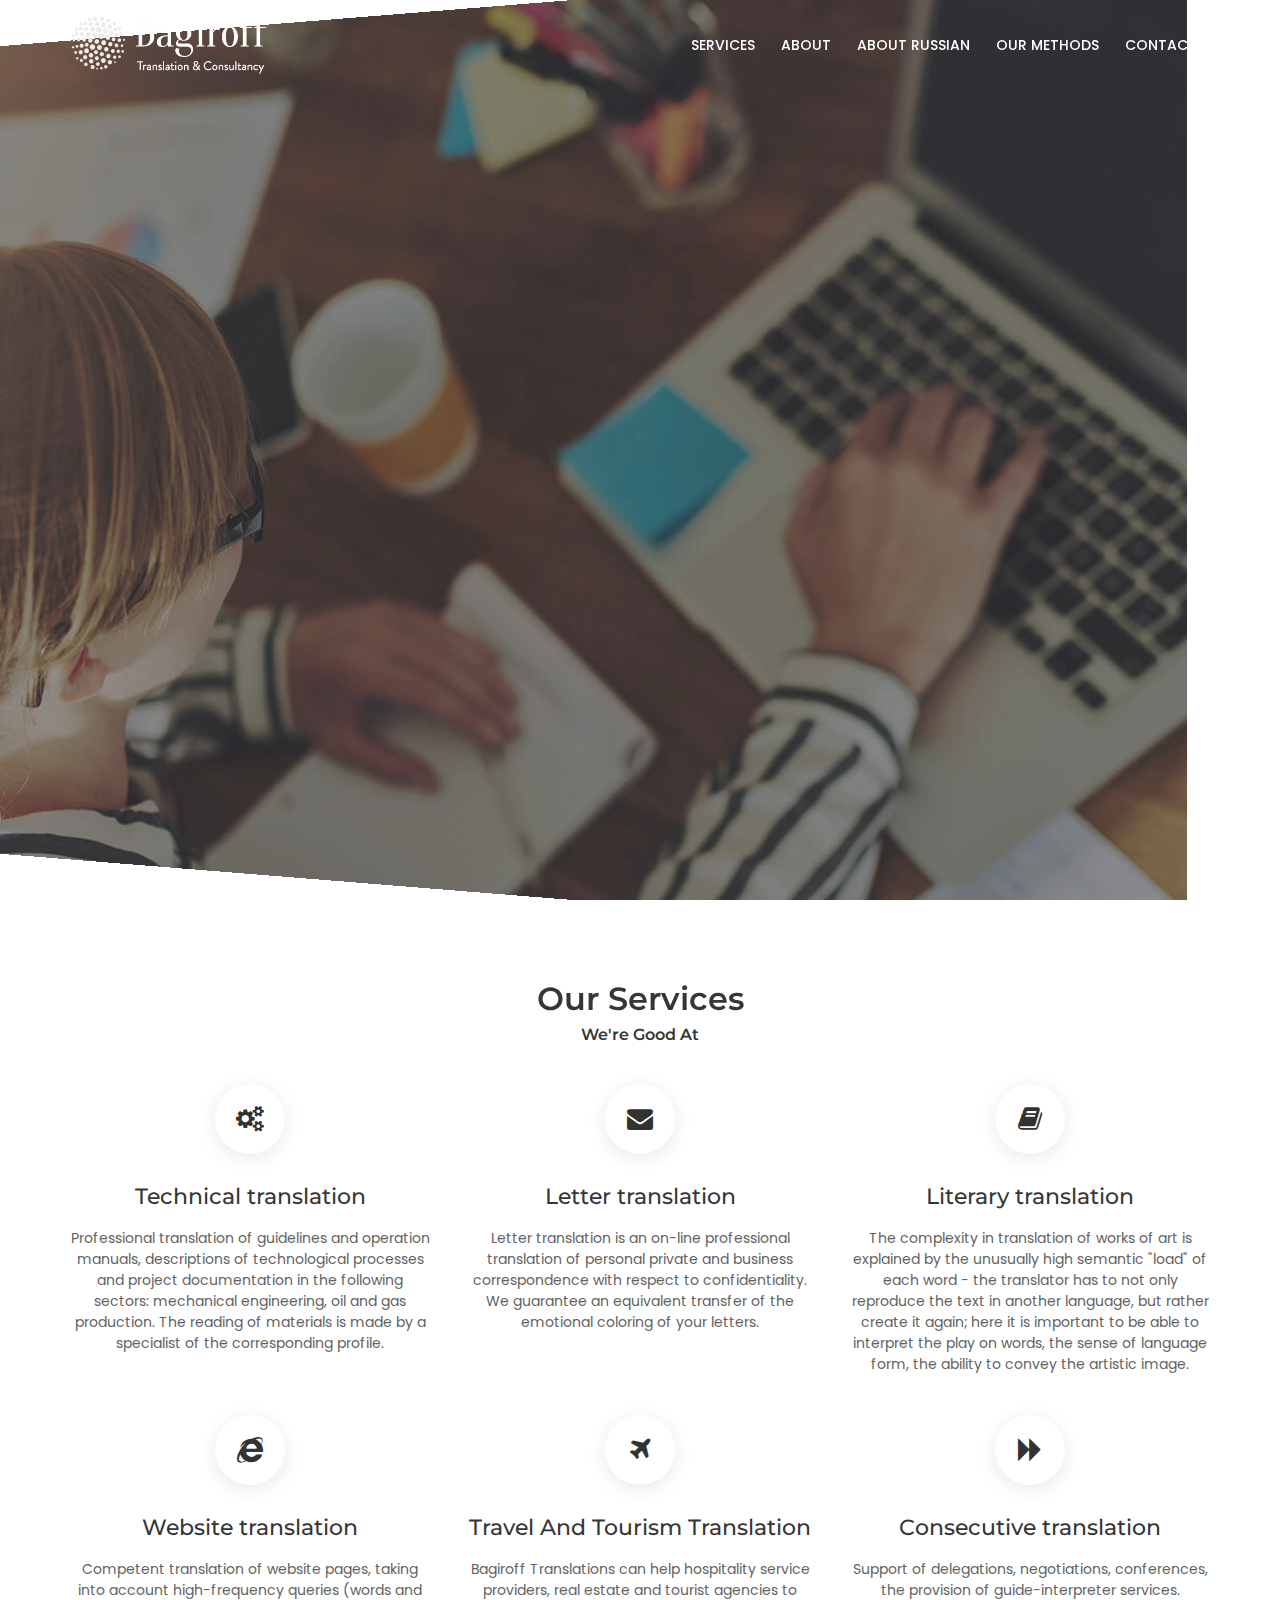
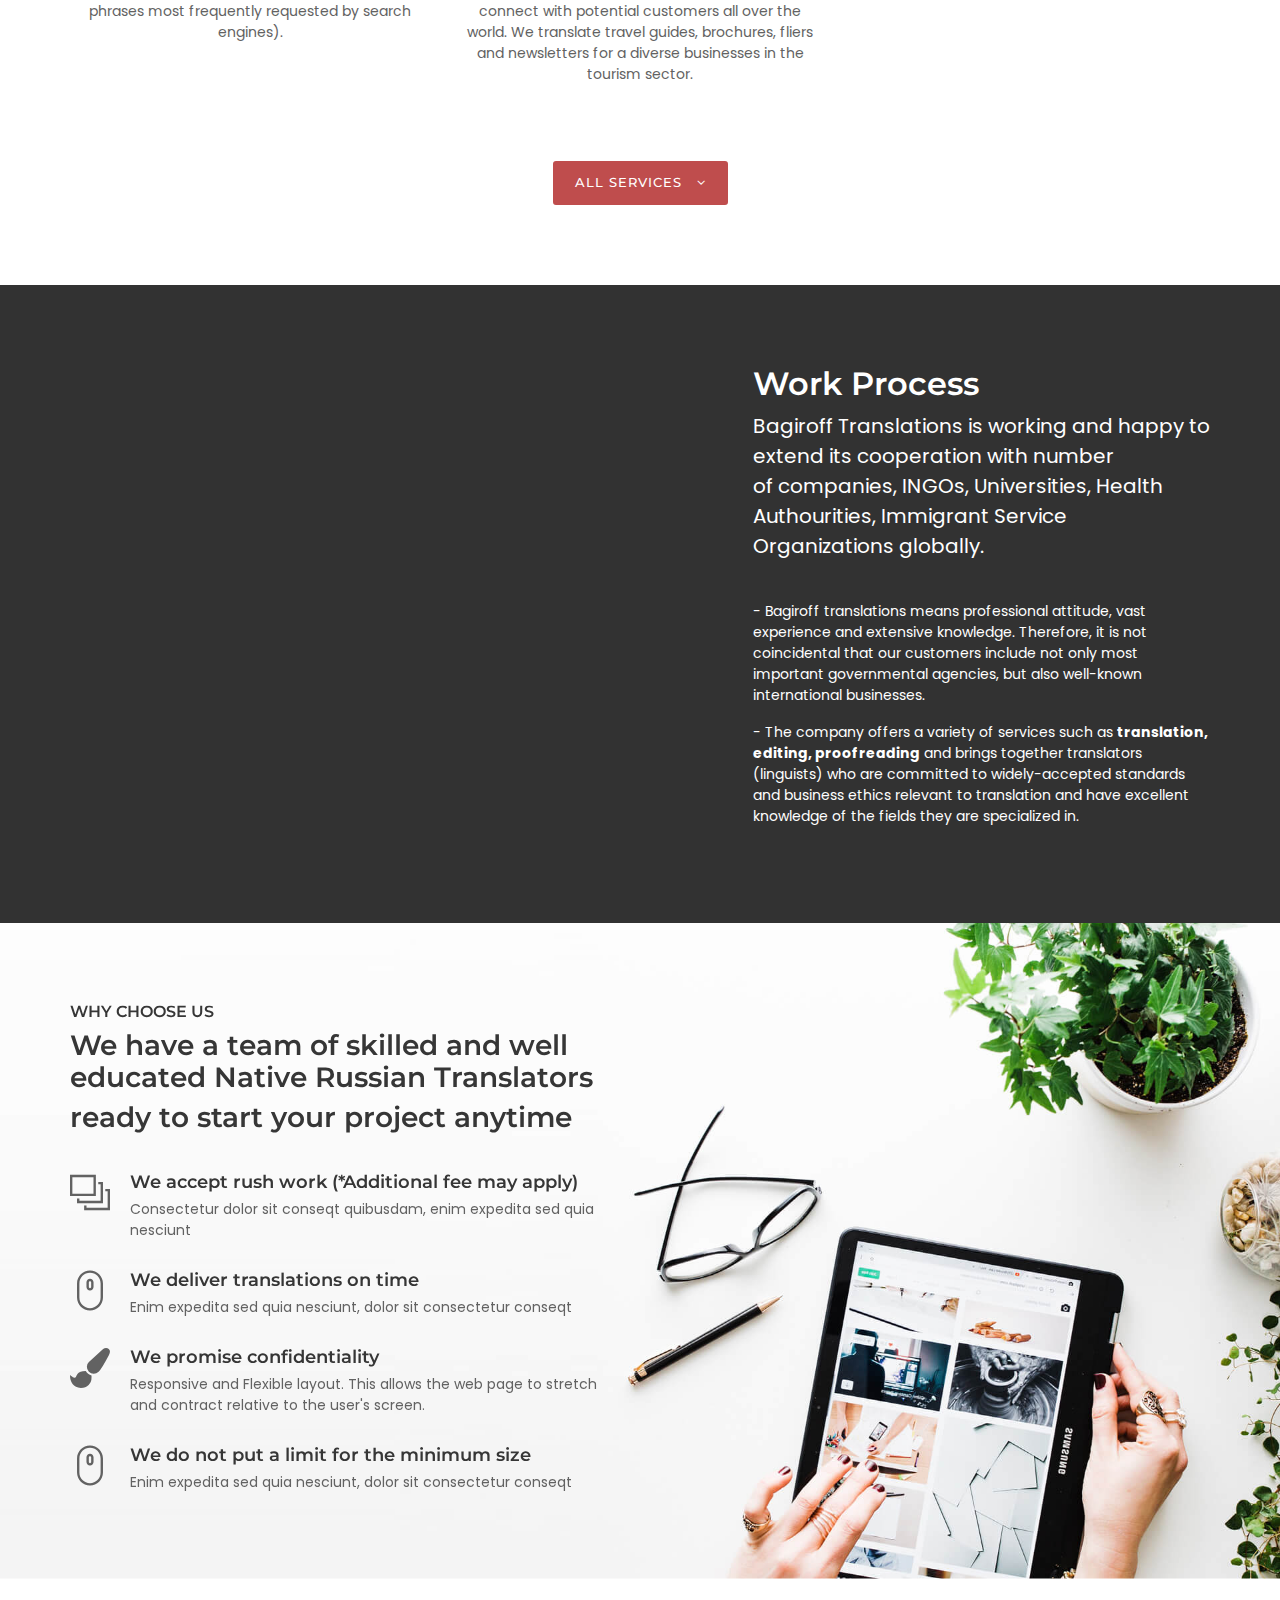
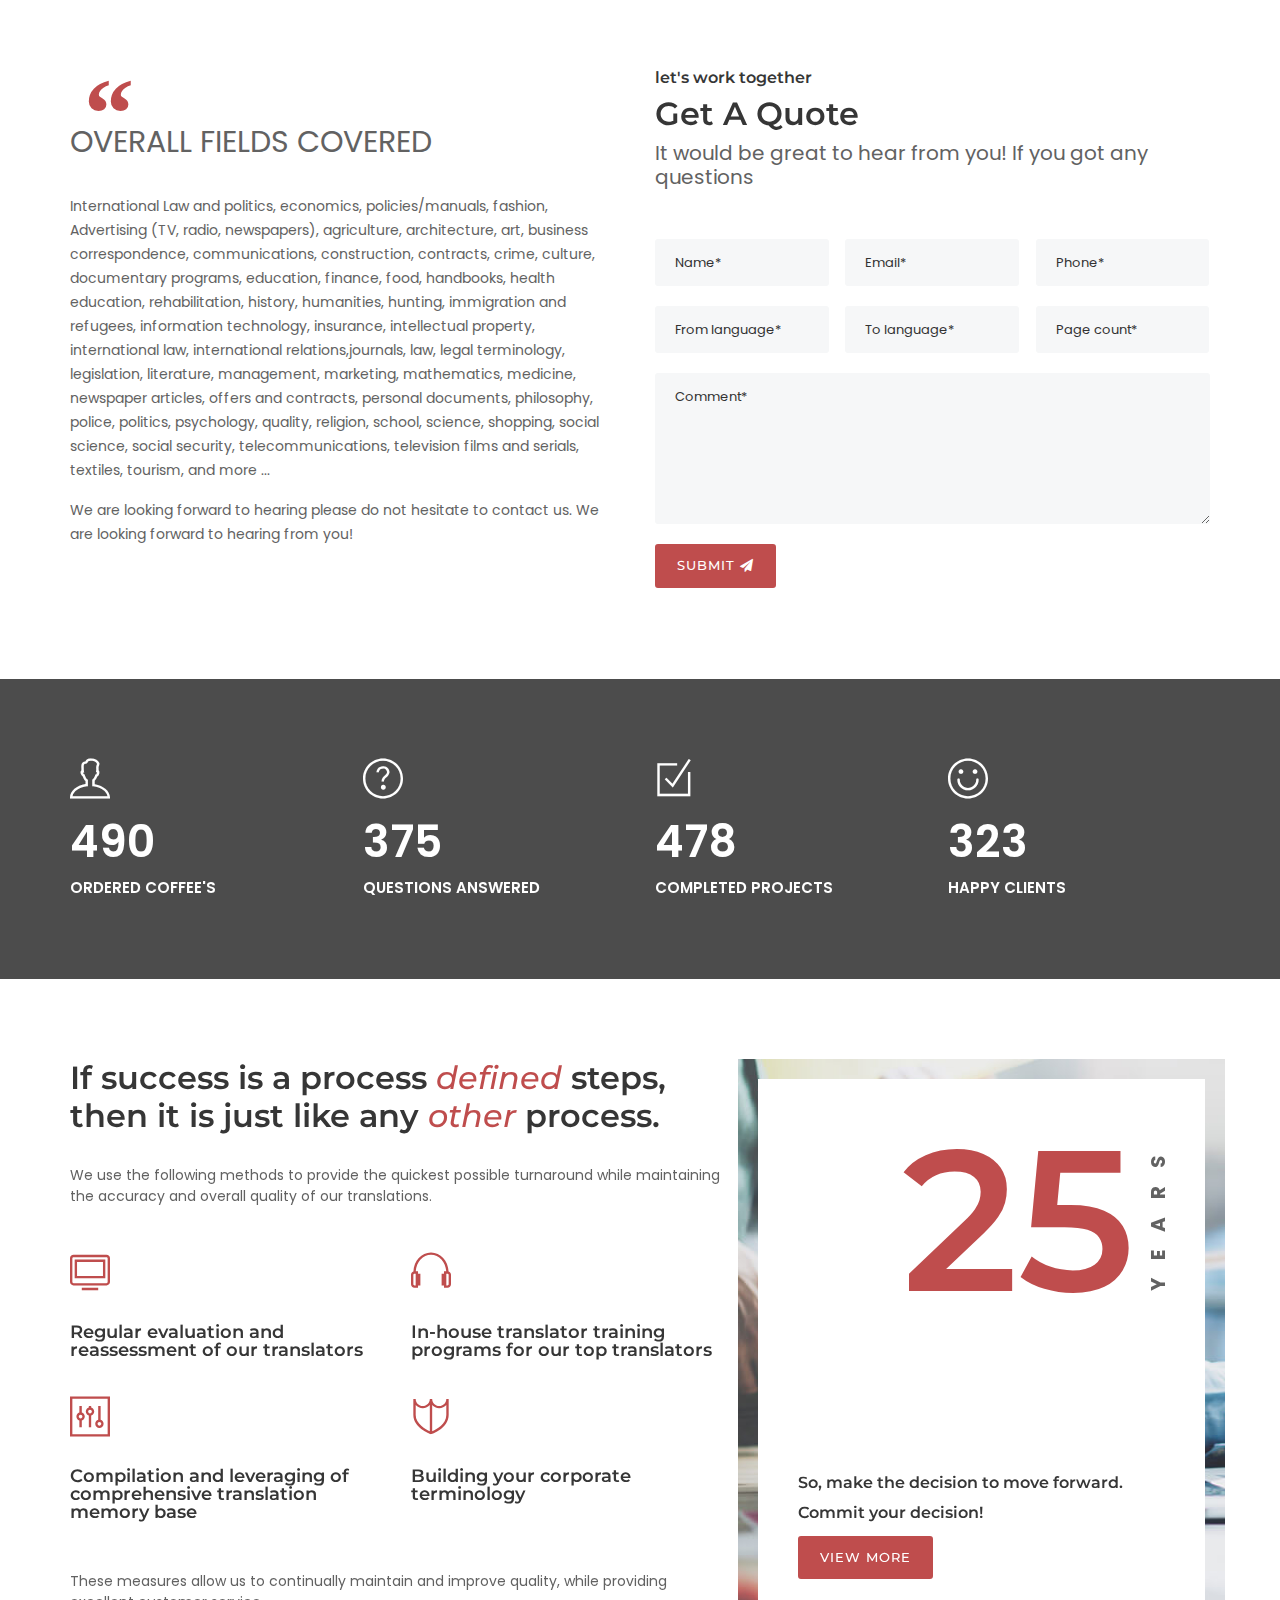
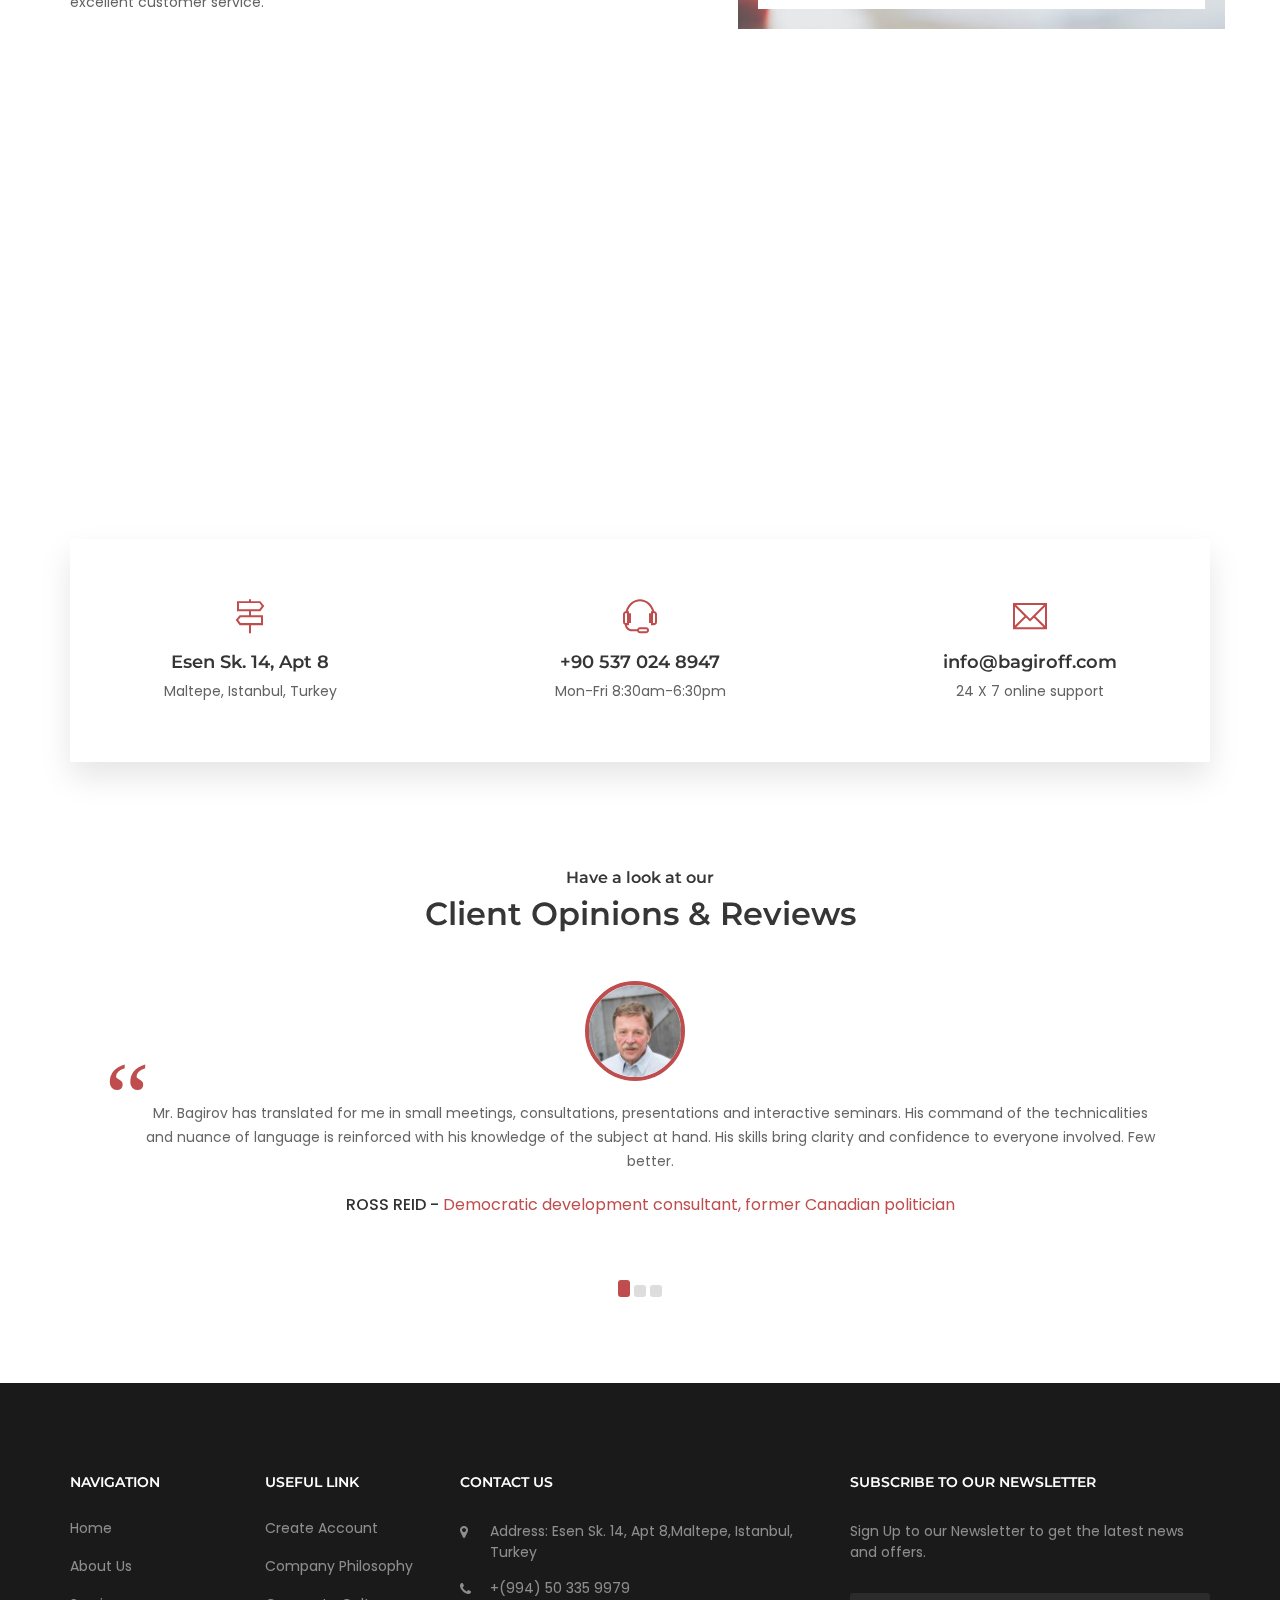
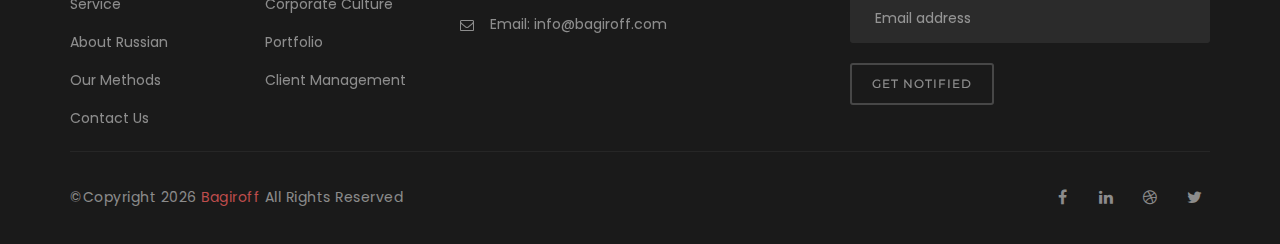
==== index.html @ 1dfa043a "[*] links" ====
<!DOCTYPE html>
<html lang="en">

<head>
  <meta charset="utf-8">
  <meta http-equiv="X-UA-Compatible" content="IE=edge">
  <meta name="keywords" content="HTML5 Template" />
  <meta name="description" content="We Clearly Deliver Your Message" />
  <meta name="viewport" content="width=device-width, initial-scale=1, maximum-scale=1" />
  <title>Bagiroff - Translation website</title>

  <meta itemprop="name" content="Bagiroff - Translation website" />
  <meta itemprop="url" content="https://kenansultan.github.io/bagiroff/" />
  <meta itemprop="description" content="We Clearly Deliver Your Message" />
  <meta itemprop="dateCreated" content="2020-07-15T10:11:00+04:00" />
  <meta itemprop="thumbnailUrl"
    content="https://kenansultan.github.io/bagiroff/assets/images/bagirofftranslations.png" />
  <meta itemprop="image" content="https://kenansultan.github.io/bagiroff/assets/images/bagirofftranslations.png" />
  <meta property="og:title" content="Bagiroff - Translation website" />
  <meta property="og:type" content="website" />
  <meta property="og:url" content="https://kenansultan.github.io/bagiroff/" />
  <meta property="og:description" content="We Clearly Deliver Your Message" />
  <meta property="og:image" content="https://kenansultan.github.io/bagiroff/assets/images/bagirofftranslations.png" />
  <meta property="og:image:width" content="600" />
  <meta property="og:image:height" content="315" />
  <link rel="canonical" href="https://kenansultan.github.io/bagiroff/" />
  <!-- Favicon -->
  <link rel="shortcut icon" href="assets/images/favicon.ico" />

  <!-- font -->
  <link rel="stylesheet"
    href="https://fonts.googleapis.com/css?family=Montserrat:300,300i,400,500,500i,600,700,800,900|Poppins:200,300,300i,400,400i,500,500i,600,600i,700,700i,800,800i,900">
  <link rel="stylesheet" href="https://fonts.googleapis.com/css?family=Dosis:300,400,500,600,700,800">

  <!-- Plugins -->
  <link rel="stylesheet" type="text/css" href="assets/css/plugins-css.css" />

  <!-- revoluation -->
  <link rel="stylesheet" type="text/css" href="assets/revolution/css/settings.css" media="screen" />

  <!-- Typography -->
  <link rel="stylesheet" type="text/css" href="assets/css/typography.css" />

  <!-- Shortcodes -->
  <link rel="stylesheet" type="text/css" href="assets/css/shortcodes/shortcodes.css" />

  <!-- Style -->
  <link rel="stylesheet" type="text/css" href="assets/css/style.css" />

  <!-- Responsive -->
  <link rel="stylesheet" type="text/css" href="assets/css/responsive.css" />

</head>

<body>

  <div class="wrapper">
    <!-- wrapper start -->

    <!--=================================
 preloader -->

    <div id="pre-loader">
      <img src="assets/images/pre-loader/loader-19.gif" alt="">
    </div>

    <!--=================================
 preloader -->


    <!--=================================
 header -->

    <header id="header" class="header default">

      <!--=================================
 mega menu -->

      <div class="menu">
        <!-- menu start -->
        <nav id="menu" class="mega-menu">
          <!-- menu list items container -->
          <section class="menu-list-items">
            <div class="container">
              <div class="row">
                <div class="col-lg-12 col-md-12">
                  <!-- menu logo -->
                  <ul class="menu-logo">
                    <li>
                      <a href=""><img id="logo_img" src="assets/images/logo_v3.png" alt="logo"> </a>
                    </li>
                  </ul>
                  <!-- menu links -->
                  <div class="menu-bar">
                    <ul class="menu-links">
                      <li><a href="#services">Services </a></li>
                      <li><a href="#about">About </a></li>
                      <li><a href="russian.html">About Russian</a></li>
                      <li><a href="#methods">Our Methods </a></li>
                      <li><a href="#contact">Contact </a></li>
                    </ul>
                  </div>
                </div>
              </div>
            </div>
          </section>
        </nav>
        <!-- menu end -->
      </div>
    </header>

    <!--=================================
 header -->


    <!--=================================
 banner -->

    <section class="rev-slider">
      <div id="rev_slider_267_1_wrapper" class="rev_slider_wrapper fullwidthbanner-container"
        data-alias="webster-slider-1" data-source="gallery"
        style="margin:0px auto;background:transparent;padding:0px;margin-top:0px;margin-bottom:0px;">
        <!-- START REVOLUTION SLIDER 5.4.6.3 fullwidth mode -->
        <div id="rev_slider_267_1" class="rev_slider fullwidthabanner" style="display:none;" data-version="5.4.6.3">
          <ul>
            <!-- SLIDE  -->
            <li data-index="rs-755" data-transition="random-static,random-premium,random"
              data-slotamount="default,default,default,default" data-hideafterloop="0" data-hideslideonmobile="off"
              data-randomtransition="on" data-easein="default,default,default,default"
              data-easeout="default,default,default,default" data-masterspeed="default,default,default,default"
              data-thumb="assets/revolution/assets/slider-01/70_s1.jpg" data-rotate="0,0,0,0" data-saveperformance="off"
              data-title="Slide" data-param1="" data-param2="" data-param3="" data-param4="" data-param5=""
              data-param6="" data-param7="" data-param8="" data-param9="" data-param10="" data-description="">
              <!-- MAIN IMAGE -->
              <img src="assets/revolution/assets/slider-01/s1.jpg" alt="" data-bgposition="center center"
                data-bgfit="cover" data-bgrepeat="no-repeat" class="rev-slidebg" data-no-retina>
              <!-- LAYERS -->

              <!-- LAYER NR. 1 -->
              <div class="tp-caption   tp-resizeme" id="slide-755-layer-1" data-x="center" data-y="center"
                data-voffset="-30" data-width="['auto']" data-height="['auto']" data-type="text"
                data-responsive_offset="on"
                data-frames='[{"delay":1000,"speed":1500,"frame":"0","from":"y:-50px;opacity:0;","to":"o:1;","ease":"Power3.easeInOut"},{"delay":"wait","speed":1000,"frame":"999","to":"opacity:0;","ease":"nothing"}]'
                data-textAlign="['center','center','center','center']" data-paddingtop="[0,0,0,0]"
                data-paddingright="[0,0,0,0]" data-paddingbottom="[0,0,0,0]" data-paddingleft="[0,0,0,0]"
                style="z-index: 7; white-space: nowrap; font-size: 60px; line-height: 70px; font-weight: 600; color: rgba(255,255,255,1); font-family: Montserrat ;">
                We Clearly Deliver Your Message </div>

              <!-- LAYER NR. 2 -->
              <!-- <div class="tp-caption   tp-resizeme  rev-color" id="slide-755-layer-2" data-x="right" data-hoffset="60"
                data-y="center" data-voffset="-57" data-width="['auto']" data-height="['auto']" data-type="text"
                data-responsive_offset="on"
                data-frames='[{"delay":2000,"speed":1500,"frame":"0","from":"y:50px;opacity:0;","to":"o:1;","ease":"Power2.easeInOut"},{"delay":"wait","speed":1000,"frame":"999","to":"opacity:0;","ease":"nothing"}]'
                data-textAlign="['left','left','left','left']" data-paddingtop="[0,0,0,0]" data-paddingright="[0,0,0,0]"
                data-paddingbottom="[0,0,0,0]" data-paddingleft="[0,0,0,0]"
                style="z-index: 6; white-space: nowrap; font-size: 150px; line-height: 150px; font-weight: 600; color: #BF4D4D; font-family:Dosis;">
                bagiroff </div> -->

              <!-- LAYER NR. 3 -->
              <div class="tp-caption   tp-resizeme" id="slide-755-layer-5" data-x="center" data-hoffset="-185"
                data-y="center" data-voffset="80" data-width="['auto']" data-height="['auto']" data-type="text"
                data-responsive_offset="on"
                data-frames='[{"delay":2500,"speed":1000,"frame":"0","from":"opacity:0;","to":"o:1;","ease":"Power2.easeOut"},{"delay":"wait","speed":1000,"frame":"999","to":"opacity:0;","ease":"nothing"}]'
                data-textAlign="['left','left','left','left']" data-paddingtop="[0,0,0,0]" data-paddingright="[0,0,0,0]"
                data-paddingbottom="[0,0,0,0]" data-paddingleft="[0,0,0,0]"
                style="z-index: 8; white-space: nowrap; font-size: 20px; line-height: 22px; font-weight: 600; color: rgba(255,255,255,1); font-family:Montserrat ;text-transform:uppercase;">
                Meticulous &nbsp; &nbsp;| </div>

              <!-- LAYER NR. 4 -->
              <div class="tp-caption   tp-resizeme" id="slide-755-layer-7" data-x="center" data-hoffset="14"
                data-y="center" data-voffset="80" data-width="['auto']" data-height="['auto']" data-type="text"
                data-responsive_offset="on"
                data-frames='[{"delay":3000,"speed":1000,"frame":"0","from":"opacity:0;","to":"o:1;","ease":"Power2.easeOut"},{"delay":"wait","speed":1000,"frame":"999","to":"opacity:0;","ease":"nothing"}]'
                data-textAlign="['left','left','left','left']" data-paddingtop="[0,0,0,0]" data-paddingright="[0,0,0,0]"
                data-paddingbottom="[0,0,0,0]" data-paddingleft="[0,0,0,0]"
                style="z-index: 10; white-space: nowrap; font-size: 20px; line-height: 22px; font-weight: 600; color: rgba(255,255,255,1); font-family:Montserrat ;text-transform:uppercase;">
                Multilingual &nbsp; &nbsp;| </div>

              <!-- LAYER NR. 5 -->
              <div class="tp-caption   tp-resizeme" id="slide-755-layer-8" data-x="center" data-hoffset="185"
                data-y="center" data-voffset="80" data-width="['auto']" data-height="['auto']" data-type="text"
                data-responsive_offset="on"
                data-frames='[{"delay":3500,"speed":1000,"frame":"0","from":"opacity:0;","to":"o:1;","ease":"Power2.easeOut"},{"delay":"wait","speed":1000,"frame":"999","to":"opacity:0;","ease":"nothing"}]'
                data-textAlign="['left','left','left','left']" data-paddingtop="[0,0,0,0]" data-paddingright="[0,0,0,0]"
                data-paddingbottom="[0,0,0,0]" data-paddingleft="[0,0,0,0]"
                style="z-index: 12; white-space: nowrap; font-size: 20px; line-height: 22px; font-weight: 600; color: rgba(255,255,255,1); font-family:Montserrat ;text-transform:uppercase;">
                Operative </div>

              <!-- LAYER NR. 6 -->
              <!-- <div class="tp-caption   tp-resizeme" id="slide-755-layer-9" data-x="center" data-hoffset="150"
                data-y="center" data-voffset="80" data-width="['auto']" data-height="['auto']" data-type="text"
                data-responsive_offset="on"
                data-frames='[{"delay":4000,"speed":1000,"frame":"0","from":"opacity:0;","to":"o:1;","ease":"Power2.easeOut"},{"delay":"wait","speed":1000,"frame":"999","to":"opacity:0;","ease":"nothing"}]'
                data-textAlign="['left','left','left','left']" data-paddingtop="[0,0,0,0]" data-paddingright="[0,0,0,0]"
                data-paddingbottom="[0,0,0,0]" data-paddingleft="[0,0,0,0]"
                style="z-index: 14; white-space: nowrap; font-size: 20px; line-height: 22px; font-weight: 600; color: rgba(255,255,255,1); font-family:Montserrat ;text-transform:uppercase;">
                Fast&nbsp; &nbsp; | </div> -->

              <!-- LAYER NR. 7 -->
              <!-- <div class="tp-caption   tp-resizeme" id="slide-755-layer-10" data-x="center" data-hoffset="265"
                data-y="center" data-voffset="80" data-width="['auto']" data-height="['auto']" data-type="text"
                data-responsive_offset="on"
                data-frames='[{"delay":4500,"speed":1000,"frame":"0","from":"opacity:0;","to":"o:1;","ease":"Power2.easeOut"},{"delay":"wait","speed":1000,"frame":"999","to":"opacity:0;","ease":"nothing"}]'
                data-textAlign="['left','left','left','left']" data-paddingtop="[0,0,0,0]" data-paddingright="[0,0,0,0]"
                data-paddingbottom="[0,0,0,0]" data-paddingleft="[0,0,0,0]"
                style="z-index: 16; white-space: nowrap; font-size: 20px; line-height: 22px; font-weight: 600; color: rgba(255,255,255,1); font-family:Montserrat ;text-transform:uppercase;">
                Reliable </div> -->

              <!-- LAYER NR. 8 -->
              <a class="tp-caption rev-btn  tp-resizeme  rev-button" href="#quote" target="_self" id="slide-755-layer-15"
                data-x="center" data-hoffset="" data-y="center" data-voffset="160" data-width="['auto']"
                data-height="['auto']" data-type="button" data-actions='' data-responsive_offset="on"
                data-frames='[{"delay":4000,"speed":1000,"frame":"0","from":"y:[100%];z:0;rX:0deg;rY:0;rZ:0;sX:1;sY:1;skX:0;skY:0;opacity:0;","to":"o:1;","ease":"Power4.easeInOut"},{"delay":"wait","speed":1000,"frame":"999","to":"opacity:0;","ease":"Power3.easeInOut"},{"frame":"hover","speed":"300","ease":"Power0.easeInOut","to":"o:1;rX:0;rY:0;rZ:0;z:0;","style":"c:rgb(255,255,255);bg:rgb(0,0,0);bs:solid;bw:0 0 0 0;"}]'
                data-textAlign="['inherit','inherit','inherit','inherit']" data-paddingtop="[12,12,12,12]"
                data-paddingright="[35,35,35,35]" data-paddingbottom="[12,12,12,12]" data-paddingleft="[35,35,35,35]"
                style="z-index: 17; white-space: nowrap; font-size: 12px; line-height: 22px; font-weight: 600; color: rgba(255,255,255,1); font-family:Montserrat ;text-transform:uppercase;background-color:#BF4D4D;border-color:rgba(0,0,0,1);border-radius:3px 3px 3px 3px;outline:none;box-shadow:none;box-sizing:border-box;-moz-box-sizing:border-box;-webkit-box-sizing:border-box;cursor:pointer;text-decoration: none;">
                Get a quote </a>
            </li>
            <!-- SLIDE  -->
            <li data-index="rs-756" data-transition="random-static,random-premium,random"
              data-slotamount="default,default,default,default" data-hideafterloop="0" data-hideslideonmobile="off"
              data-randomtransition="on" data-easein="default,default,default,default"
              data-easeout="default,default,default,default" data-masterspeed="default,default,default,default"
              data-thumb="assets/revolution/assets/slider-01/70_s2.jpg" data-rotate="0,0,0,0" data-saveperformance="off"
              data-title="Slide" data-param1="" data-param2="" data-param3="" data-param4="" data-param5=""
              data-param6="" data-param7="" data-param8="" data-param9="" data-param10="" data-description="">
              <!-- MAIN IMAGE -->
              <img src="assets/revolution/assets/slider-01/s2.jpg" alt="" data-bgposition="center center"
                data-bgfit="cover" data-bgrepeat="no-repeat" class="rev-slidebg" data-no-retina>
              <!-- LAYERS -->

              <!-- LAYER NR. 9 -->
              <div class="tp-caption   tp-resizeme" id="slide-755-layer-1" data-x="center" data-y="center"
              data-voffset="-30" data-width="['auto']" data-height="['auto']" data-type="text"
              data-responsive_offset="on"
              data-frames='[{"delay":1000,"speed":1500,"frame":"0","from":"x:right;opacity:0;","to":"o:1;","ease":"Power3.easeInOut"},{"delay":"wait","speed":1000,"frame":"999","to":"opacity:0;","ease":"nothing"}]'
              data-textAlign="['center','center','center','center']" data-paddingtop="[0,0,0,0]"
              data-paddingright="[0,0,0,0]" data-paddingbottom="[0,0,0,0]" data-paddingleft="[0,0,0,0]"
              style="z-index: 7; white-space: nowrap; font-size: 50px; line-height: 70px; font-weight: 600; color: rgba(255,255,255,1); font-family: Montserrat ;">
              We are bridging the language divide </div>

              <div class="tp-caption   tp-resizeme" id="slide-755-layer-5" data-x="center" data-hoffset="-285"
                data-y="center" data-voffset="80" data-width="['auto']" data-height="['auto']" data-type="text"
                data-responsive_offset="on"
                data-frames='[{"delay":2500,"speed":1000,"frame":"0","from":"opacity:0;","to":"o:1;","ease":"Power2.easeOut"},{"delay":"wait","speed":1000,"frame":"999","to":"opacity:0;","ease":"nothing"}]'
                data-textAlign="['left','left','left','left']" data-paddingtop="[0,0,0,0]" data-paddingright="[0,0,0,0]"
                data-paddingbottom="[0,0,0,0]" data-paddingleft="[0,0,0,0]"
                style="z-index: 8; white-space: nowrap; font-size: 20px; line-height: 22px; font-weight: 600; color: rgba(255,255,255,1); font-family:Montserrat ;text-transform:uppercase;">
                Professional quality &nbsp; &nbsp;| </div>

              <!-- LAYER NR. 4 -->
              <div class="tp-caption   tp-resizeme" id="slide-755-layer-7" data-x="center" data-hoffset="14"
                data-y="center" data-voffset="80" data-width="['auto']" data-height="['auto']" data-type="text"
                data-responsive_offset="on"
                data-frames='[{"delay":3000,"speed":1000,"frame":"0","from":"opacity:0;","to":"o:1;","ease":"Power2.easeOut"},{"delay":"wait","speed":1000,"frame":"999","to":"opacity:0;","ease":"nothing"}]'
                data-textAlign="['left','left','left','left']" data-paddingtop="[0,0,0,0]" data-paddingright="[0,0,0,0]"
                data-paddingbottom="[0,0,0,0]" data-paddingleft="[0,0,0,0]"
                style="z-index: 10; white-space: nowrap; font-size: 20px; line-height: 22px; font-weight: 600; color: rgba(255,255,255,1); font-family:Montserrat ;text-transform:uppercase;">
                Client satisfaction &nbsp; &nbsp;| </div>

              <!-- LAYER NR. 5 -->
              <div class="tp-caption   tp-resizeme" id="slide-755-layer-8" data-x="center" data-hoffset="285"
                data-y="center" data-voffset="80" data-width="['auto']" data-height="['auto']" data-type="text"
                data-responsive_offset="on"
                data-frames='[{"delay":3500,"speed":1000,"frame":"0","from":"opacity:0;","to":"o:1;","ease":"Power2.easeOut"},{"delay":"wait","speed":1000,"frame":"999","to":"opacity:0;","ease":"nothing"}]'
                data-textAlign="['left','left','left','left']" data-paddingtop="[0,0,0,0]" data-paddingright="[0,0,0,0]"
                data-paddingbottom="[0,0,0,0]" data-paddingleft="[0,0,0,0]"
                style="z-index: 12; white-space: nowrap; font-size: 20px; line-height: 22px; font-weight: 600; color: rgba(255,255,255,1); font-family:Montserrat ;text-transform:uppercase;">
                Our reputation </div>

              <!-- LAYER NR. 10 -->
              <!-- <div class="tp-caption   tp-resizeme" id="slide-756-layer-19" data-x="298" data-y="340"
                data-width="['auto']" data-height="['auto']" data-type="text" data-responsive_offset="on"
                data-frames='[{"delay":1000,"speed":1500,"frame":"0","from":"y:-50px;opacity:0;","to":"o:1;","ease":"Power2.easeOut"},{"delay":"wait","speed":1000,"frame":"999","to":"opacity:0;","ease":"nothing"}]'
                data-textAlign="['left','left','left','left']" data-paddingtop="[0,0,0,0]" data-paddingright="[0,0,0,0]"
                data-paddingbottom="[0,0,0,0]" data-paddingleft="[0,0,0,0]"
                style="z-index: 6; white-space: nowrap; font-size: 60px; line-height: 70px; font-weight: 600; color: rgba(255,255,255,1); font-family:Montserrat ;">
                Ready
              </div> -->

              <!-- LAYER NR. 11 -->
              <!-- <div class="tp-caption   tp-resizeme" id="slide-756-layer-20" data-x="503" data-y="340"
                data-width="['auto']" data-height="['auto']" data-type="text" data-responsive_offset="on"
                data-frames='[{"delay":1000,"speed":1500,"frame":"0","from":"y:-50px;opacity:0;","to":"o:1;","ease":"Power2.easeOut"},{"delay":"wait","speed":1000,"frame":"999","to":"opacity:0;","ease":"nothing"}]'
                data-textAlign="['left','left','left','left']" data-paddingtop="[0,0,0,0]" data-paddingright="[0,0,0,0]"
                data-paddingbottom="[0,0,0,0]" data-paddingleft="[0,0,0,0]"
                style="z-index: 7; white-space: nowrap; font-size: 60px; line-height: 70px; font-weight: 300; color: rgba(255,255,255,1); font-family:Montserrat ;">
                to
              </div> -->

              <!-- LAYER NR. 12 -->
              <div class="tp-caption   tp-resizeme" id="slide-755-layer-15" data-x="center" data-y="center"
              data-voffset="150" data-width="['auto']" data-height="['auto']" data-type="text"
              data-responsive_offset="on"
              data-frames='[{"delay":3500,"speed":1500,"frame":"0","from":"y:-50px;opacity:0;","to":"o:1;","ease":"Power3.easeInOut"},{"delay":"wait","speed":1000,"frame":"999","to":"opacity:0;","ease":"nothing"}]'
              data-textAlign="['center','center','center','center']" data-paddingtop="[0,0,0,0]"
              data-paddingright="[0,0,0,0]" data-paddingbottom="[0,0,0,0]" data-paddingleft="[0,0,0,0]"
              style="z-index: 7; white-space: nowrap; font-size: 30px; line-height: 70px; font-weight: 600; color: rgba(255,255,255,1); font-family: Montserrat ;">
              Machine free - Human translations </div>

              <!-- LAYER NR. 13 -->
              <a class="tp-caption rev-btn  tp-resizeme  rev-button" href="#services" target="_self" id="slide-755-layer-15"
              data-x="center" data-hoffset="" data-y="center" data-voffset="220" data-width="['auto']"
              data-height="['auto']" data-type="button" data-actions='' data-responsive_offset="on"
              data-frames='[{"delay":4000,"speed":1000,"frame":"0","from":"y:[100%];z:0;rX:0deg;rY:0;rZ:0;sX:1;sY:1;skX:0;skY:0;opacity:0;","to":"o:1;","ease":"Power4.easeInOut"},{"delay":"wait","speed":1000,"frame":"999","to":"opacity:0;","ease":"Power3.easeInOut"},{"frame":"hover","speed":"300","ease":"Power0.easeInOut","to":"o:1;rX:0;rY:0;rZ:0;z:0;","style":"c:rgb(255,255,255);bg:rgb(0,0,0);bs:solid;bw:0 0 0 0;"}]'
              data-textAlign="['inherit','inherit','inherit','inherit']" data-paddingtop="[12,12,12,12]"
              data-paddingright="[35,35,35,35]" data-paddingbottom="[12,12,12,12]" data-paddingleft="[35,35,35,35]"
              style="z-index: 17; white-space: nowrap; font-size: 12px; line-height: 22px; font-weight: 600; color: rgba(255,255,255,1); font-family:Montserrat ;text-transform:uppercase;background-color:#BF4D4D;border-color:rgba(0,0,0,1);border-radius:3px 3px 3px 3px;outline:none;box-shadow:none;box-sizing:border-box;-moz-box-sizing:border-box;-webkit-box-sizing:border-box;cursor:pointer;text-decoration: none;">
              Discover more </a>

              <!-- LAYER NR. 15 -->
              <!-- <div class="tp-caption   tp-resizeme" id="slide-756-layer-15" data-x="60" data-y="center" data-voffset="6"
                data-width="['auto']" data-height="['auto']" data-type="text" data-responsive_offset="on"
                data-frames='[{"delay":1500,"speed":1500,"frame":"0","from":"y:50px;opacity:0;","to":"o:1;","ease":"Power2.easeInOut"},{"delay":"wait","speed":1000,"frame":"999","to":"opacity:0;","ease":"nothing"}]'
                data-textAlign="['left','left','left','left']" data-paddingtop="[0,0,0,0]" data-paddingright="[0,0,0,0]"
                data-paddingbottom="[0,0,0,0]" data-paddingleft="[0,0,0,0]"
                style="z-index: 11; white-space: nowrap; font-size: 40px; line-height: 70px; font-weight: 400; color: rgba(255,255,255,1); font-family:Montserrat ;">
                 /  / 
              </div> -->

              <!-- LAYER NR. 16 -->
              <!-- <div class="tp-caption   tp-resizeme" id="slide-756-layer-17" data-x="565" data-y="419"
                data-width="['auto']" data-height="['auto']" data-type="text" data-responsive_offset="on"
                data-frames='[{"delay":1080,"speed":1500,"frame":"0","from":"y:50px;opacity:0;","to":"o:1;","ease":"Power2.easeInOut"},{"delay":"wait","speed":1000,"frame":"999","to":"opacity:0;","ease":"nothing"}]'
                data-textAlign="['inherit','inherit','inherit','inherit']" data-paddingtop="[0,0,0,0]"
                data-paddingright="[0,0,0,0]" data-paddingbottom="[0,0,0,0]" data-paddingleft="[0,0,0,0]"
                style="z-index: 13; white-space: nowrap; font-size: 60px; line-height: 70px; font-weight: 600; color: #ffffff; letter-spacing: 0px;font-family:Montserrat;">
                Future </div> -->

              <!-- LAYER NR. 17 -->
              <!-- <div class="tp-caption   tp-resizeme" id="slide-756-layer-18" data-x="781" data-y="420"
                data-width="['auto']" data-height="['auto']" data-type="text" data-responsive_offset="on"
                data-frames='[{"delay":1080,"speed":1500,"frame":"0","from":"opacity:0;","to":"o:1;","ease":"Power2.easeInOut"},{"delay":"wait","speed":1000,"frame":"999","to":"opacity:0;","ease":"nothing"}]'
                data-textAlign="['inherit','inherit','inherit','inherit']" data-paddingtop="[0,0,0,0]"
                data-paddingright="[0,0,0,0]" data-paddingbottom="[0,0,0,0]" data-paddingleft="[0,0,0,0]"
                style="z-index: 14; white-space: nowrap; font-size: 60px; line-height: 70px; font-weight: 400; color: #ffffff; letter-spacing: 0px;font-family:Montserrat;">
                ? </div> -->
            </li>
          </ul>
          <div class="tp-bannertimer tp-bottom" style="visibility: hidden !important;"></div>
        </div>
      </div>
    </section>

    <!--=================================
 banner -->

    <!--=================================
 key-features -->

    <section id='services' class="services white-bg page-section-ptb">
      <div class="container">
        <div class="row">
          <div class="col-lg-12 col-md-12">
            <div class="section-title text-center">
              <h2 class="title-effect">Our Services </h2>
              <br>
              <h6>We're Good At</h6>
            </div>
          </div>
        </div>
        <div class="row">
          <div class="col-lg-4 col-md-4">
            <div class="feature-text round shadow text-center mb-40">
              <div class="feature-icon">
                <span class="fa fa-cogs theme-color"></span>
              </div>
              <div class="feature-info">
                <h4 class="text-back pb-10">Technical translation</h4>
                <p>Professional translation of guidelines and operation manuals,
                  descriptions of technological processes and project documentation
                  in the following sectors: mechanical engineering, oil and gas production.
                  The reading of materials is made by a specialist of the corresponding profile.</p>
              </div>
            </div>
          </div>
          <div class="col-lg-4 col-md-4">
            <div class="feature-text round shadow text-center mb-40">
              <div class="feature-icon">
                <span class="fa fa-envelope theme-color"></span>
              </div>
              <div class="feature-info">
                <h4 class="text-back pb-10">Letter translation</h4>
                <p>Letter translation is an on-line professional translation of
                  personal private and business correspondence with respect to confidentiality.
                  We guarantee an equivalent transfer of the emotional coloring of your letters.</p>
              </div>
            </div>
          </div>
          <div class="col-lg-4 col-md-4">
            <div class="feature-text round shadow text-center mb-40">
              <div class="feature-icon">
                <span class="fa fa-book theme-color"></span>
              </div>
              <div class="feature-info">
                <h4 class="text-back pb-10">Literary translation</h4>
                <p>The complexity in translation of works of art is explained by the unusually
                  high semantic "load" of each word - the translator has to not only reproduce the text
                  in another language, but rather create it again; here it is important to be able to interpret the play
                  on words,
                  the sense of language form, the ability to convey the artistic image.
                </p>
              </div>
            </div>
          </div>
        </div>
        <div class="row">
          <div class="col-lg-4 col-md-4">
            <div class="feature-text round shadow text-center xs-mb-40">
              <div class="feature-icon">
                <span class="fa fa-internet-explorer theme-color"></span>
              </div>
              <div class="feature-info">
                <h4 class="text-back pb-10">Website translation</h4>
                <p>Competent translation of website pages, taking into account high-frequency queries
                  (words and phrases most frequently requested by search engines).</p>
              </div>
            </div>
          </div>
          <div class="col-lg-4 col-md-4">
            <div class="feature-text round shadow text-center xs-mb-40">
              <div class="feature-icon">
                <span class="fa fa-plane theme-color"></span>
              </div>
              <div class="feature-info">
                <h4 class="text-back pb-10">Travel And Tourism Translation</h4>
                <p>Bagiroff Translations can help hospitality service providers, 
                  real estate and tourist agencies to connect with potential customers all over the world. We translate travel guides, 
                  brochures, fliers and newsletters for a diverse businesses in the tourism sector.</p>
              </div>
            </div>
          </div>
          <div class="col-lg-4 col-md-4">
            <div class="feature-text round shadow text-center">
              <div class="feature-icon">
                <span class="fa fa-forward theme-color"></span>
              </div>
              <div class="feature-info">
                <h4 class="text-back pb-10">Consecutive translation</h4>
                <p>Support of delegations, negotiations, conferences, the provision of guide-interpreter services.</p>
              </div>
            </div>
          </div>
        </div>
        <div id="extra_services" class="row" style="display: none;">
          <div class="col-lg-4 col-md-4">
            <div class="feature-text round shadow text-center xs-mb-40">
              <div class="feature-icon">
                <span class="fa fa-phone theme-color"></span>
              </div>
              <div class="feature-info">
                <h4 class="text-back pb-10">Telephone calls</h4>
                <p>Translation of telephone conferences in ONLINE mode, 
                  implementation of telephone conferences.</p>
              </div>
            </div>
          </div>
          <div class="col-lg-4 col-md-4">
            <div class="feature-text round shadow text-center xs-mb-40">
              <div class="feature-icon">
                <span class="fa fa-legal theme-color"></span>
              </div>
              <div class="feature-info">
                <h4 class="text-back pb-10">Legal translation</h4>
                <p>Professional translation of agreements, contracts, statutes.</p>
              </div>
            </div>
          </div>
          <div class="col-lg-4 col-md-4">
            <div class="feature-text round shadow text-center">
              <div class="feature-icon">
                <span class="fa fa-commenting theme-color"></span>
              </div>
              <div class="feature-info">
                <h4 class="text-back pb-10">No Name</h4>
                <p>Translation of reports, communiqué, speeches, presentations, press releases, agendas.</p>
              </div>
            </div>
          </div>
        </div>
        <div class="row">
          <div class="col-lg-12 col-md-12 text-center mt-60">
            <button id='allservices' class="button icon">All services <i class="fa fa-angle-down"></i></button>
          </div>
        </div>
      </div>
    </section>

    <!--=================================
  key-features -->


    <!--=================================
work-process -->

    <section id="about" class="split-section black-bg page-section-ptb">
      <div class="side-background">
        <div class="col-lg-6 img-side img-left">
          <div class="img-holder img-cover" data-jarallax='{"speed": 0.6}'
            style="background-image: url(assets/images/bg/09.jpg);">
          </div>
        </div>
      </div>
      <div class="container">
        <div class="row justify-content-end">
          <div class="col-lg-5">
            <div class="section-title">
              <!-- <h6 class="text-white"></h6> -->
              <h2 class="text-white title-effect">Work Process </h2>
              <p class="text-white">Bagiroff Translations is working and happy to extend its cooperation with number
                of companies,
                INGOs, Universities, Health Authourities, Immigrant Service Organizations globally. </p>
            </div>
            <div class="tab">
              <!-- <ul class="nav nav-tabs">
                <li class="nav-item"><a class="nav-link active" href="#research-07" data-toggle="tab">1.</a></li>
                <li class="nav-item"><a class="nav-link" href="#design-07" data-toggle="tab">2.</a></li>
                <li class="nav-item"><a class="nav-link" href="#develop-07" data-toggle="tab">3.</a></li>
              </ul> -->
              <div class="tab-content">
                <!-- <div class="tab-pane fade show active" id="research-07"> -->
                <p class="text-white">- Bagiroff translations means professional attitude, vast experience and extensive
                  knowledge.
                  Therefore, it is not coincidental that our customers include not only most important governmental
                  agencies,
                  but also well-known international businesses.</p>
              </div>
              <div class="tab-content">
              <!-- <div class="tab-pane fade" id="design-07"> -->
                <p class="text-white">- The company offers a variety of services such as <strong>translation, editing,
                  proofreading</strong> and
                brings together translators (linguists) who are committed to widely-accepted standards and business
                ethics
                relevant to translation and have excellent knowledge of the fields they are specialized in. </p>
              </div>
            </div>
            <!-- <div class="section-title">
              <p class="text-white">For over two decades, we have been a community partner responsive to local needs.
                To meet that commitment to partnership, we have successfully maintained affordable rates while providing
                high quality services,
                supplying interpreters and translators to a broad array of community agencies and services </p>
            </div> -->
          </div>
        </div>
      </div>
  </div>
  </section>

  <!--=================================
  work-process -->

  <!--=================================
 services -->

  <section class="page-section-ptb parallax" data-jarallax='{"speed": 1}'
    style="background-image: url(assets/images/bg/28.jpg);">
    <div class="container">
      <div class="row">
        <div class="col-6">
          <div class="section-title">
            <h6>WHY CHOOSE US</h6>
            <h3>We have a team of skilled and well educated Native Russian Translators</h3>
            <h3>ready to start your project anytime</h3>
          </div>
        </div>
      </div>
      <div class="row">
        <div class="col-md-6">
          <div class="feature-text left-icon">
            <div class="feature-icon">
              <span class="ti-layers-alt"></span>
            </div>
            <div class="feature-info">
              <h5>We accept rush work (*Additional fee may apply)</h5>
              <p>Consectetur dolor sit conseqt quibusdam, enim expedita sed quia nesciunt</p>
            </div>
          </div>
          <div class="feature-text left-icon mt-30">
            <div class="feature-icon">
              <span class="ti-mouse"></span>
            </div>
            <div class="feature-info">
              <h5>We deliver translations on time</h5>
              <p>Enim expedita sed quia nesciunt, dolor sit consectetur conseqt</p>
            </div>
          </div>
          <div class="feature-text left-icon mt-30">
            <div class="feature-icon">
              <span class="fa fa-paint-brush"></span>
            </div>
            <div class="feature-info">
              <h5>We promise confidentiality </h5>
              <p>Responsive and Flexible layout. This allows the web page to stretch and contract relative to the user's
                screen.</p>
            </div>
          </div>
          <div class="feature-text left-icon mt-30">
            <div class="feature-icon">
              <span class="ti-mouse"></span>
            </div>
            <div class="feature-info">
              <h5>We do not put a limit for the minimum size</h5>
              <p>Enim expedita sed quia nesciunt, dolor sit consectetur conseqt</p>
            </div>
          </div>
        </div>
      </div>
    </div>
  </section>

  <!--=================================
 services -->


<!--=================================
 contact -->

 <section id="quote" class="contact-4 page-section-ptb clearfix o-hidden pb-20">
  <div class="container">
    <div class="row">
      <div class="col-lg-6 sm-mb-30">
        <blockquote class="blockquote quote pl-0">
          OVERALL FIELDS COVERED
        </blockquote>
        <p> International Law and politics, economics, policies/manuals, fashion, Advertising (TV, radio, newspapers), agriculture, architecture, art, business correspondence, communications, construction, contracts, crime, culture, documentary programs, education, finance, food, handbooks, health education, rehabilitation, history, humanities, hunting, immigration and refugees, information technology, insurance, intellectual property, international law, international relations,journals, law, legal terminology, legislation, literature, management, marketing, mathematics, medicine,  newspaper articles, offers and contracts, personal documents, philosophy, police, politics, psychology, quality, religion, school, science, shopping, social science, social security, telecommunications, television films and serials, textiles, tourism, and more ... </p>
        <p> We are looking forward to hearing  please do not hesitate to contact us. We are looking forward to hearing from you!</p>
      </div>
      <div class="col-lg-6">
        <div class="section-title">
          <h6>let's work together</h6>
          <h2 class="title-effect">Get A Quote</h2>
          <p class="mb-50">It would be great to hear from you! If you got any questions</p>
        </div>
        <div id="formmessage">Success/Error Message Goes Here</div>
          <form id="contactform" role="form" method="post" action="php/contact-form.php">
            <div class="contact-form clearfix">
              <div class="section-field">
                <input id="name" type="text" placeholder="Name*" class="form-control" name="name">
              </div>
              <div class="section-field">
                <input type="email" placeholder="Email*" class="form-control" name="email">
              </div>
              <div class="section-field">
                <input type="text" placeholder="Phone*" class="form-control" name="phone">
              </div>
              <div class="section-field">
                <input id="name" type="text" placeholder="From language*" class="form-control" name="fromlang">
              </div>
              <div class="section-field">
                <input type="text" placeholder="To language*" class="form-control" name="tolang">
              </div>
              <div class="section-field">
                <input type="text" placeholder="Page count*" class="form-control" name="pagecount">
              </div>
              <div class="section-field textarea">
                <textarea class="input-message form-control" placeholder="Comment*" rows="7" name="message"></textarea>
              </div>
              <!-- Google reCaptch-->
            <!-- <div class="g-recaptcha section-field clearfix" data-sitekey="6LfNmS0UAAAAAO_ZVFQoQmkGPMlQXmKgVbizHFoq"></div> -->
              <div class="submit-button">
                <input type="hidden" name="action" value="sendEmail">
                <button id="submit" name="submit" type="submit" value="Send" class="button"><span> Submit </span> <i class="fa fa-paper-plane"></i></button>
              </div>
            </div>
          </form>
        <div id="ajaxloader" style="display:none"><img class="mx-auto mt-30 mb-30 d-block" src="images/pre-loader/loader-02.svg" alt=""></div>
      </div>
    </div>
    <div class="row mt-50">
      <div class="col-12">
        <img class="img-fluid mx-auto" src="images/world-map.png" alt="">
      </div>
    </div>
  </div>
</section>

 <!--=================================
 ADDRESS -->


   <!--=================================
 video-background -->

 <div class="parallax bg-overlay-black-70 page-section-ptb parallax" data-jarallax='{"type": "scroll-opacity"}'
 style="background-image: url(assets/video/video.jpg);"
 data-jarallax-video="mp4:assets/video/video.mp4,webm:assets/video/video-webm,ogv:assets/video/video.ogv">
 <div class="container">
  <div class="row">
    <div class="col-lg-3 col-md-6 col-sm-6 sm-mb-30">
      <div class="counter text-white">
        <span class="icon ti-user theme-color"></span>
        <span class="timer" data-to="490" data-speed="2000">490</span>
        <label>ORDERED COFFEE'S</label>
      </div>
    </div>
    <div class="col-lg-3 col-md-6 col-sm-6 sm-mb-30">
      <div class="counter text-white">
        <span class="icon ti-help-alt theme-color"></span>
        <span class="timer" data-to="375" data-speed="2000">375</span>
        <label>QUESTIONS ANSWERED</label>
      </div>
    </div>
    <div class="col-lg-3 col-md-6 col-sm-6 xs-mb-30">
      <div class="counter text-white">
        <span class="icon ti-check-box theme-color"></span>
        <span class="timer" data-to="478" data-speed="2000">478</span>
        <label>COMPLETED PROJECTS</label>
      </div>
    </div>
    <div class="col-lg-3 col-md-6 col-sm-6">
      <div class="counter text-white">
        <span class="icon ti-face-smile theme-color"></span>
        <span class="timer" data-to="323" data-speed="2000">323</span>
        <label>HAPPY CLIENTS</label>
      </div>
    </div>
  </div>
 </div>
</div>

<!--=================================
video-background -->

  <!--=================================
 about -->

  <section id="methods" class="page-section-ptb">
    <div class="container">
      <div class="row">
        <div class="col-md-7">
          <h2 class="mb-30">If success is a process <i class="theme-color fw-5"> defined </i> steps, then it is just
            like any <i class="theme-color fw-5"> other </i> process.</h2>
          <p>We use the following methods to provide the quickest possible turnaround while maintaining the accuracy and
            overall quality of our translations. </p>
          <div class="row">
            <div class="col-md-6 col-sm-6">
              <div class="feature-text text-left mt-30">
                <div class="feature-icon">
                  <span class="ti-desktop theme-color"></span>
                </div>
                <div class="feature-info">
                  <h5>Regular evaluation and reassessment of our translators</h5>
                  <!-- <p>Regular evaluation and reassessment of our translators</p> -->
                  <!-- <p>Out of box thinking and <span class="theme-color" data-toggle="tooltip" data-placement="top"
                        title="" data-original-title="Won 10+ Awards"> Award-winning</span> web design agency. </p> -->
                </div>
              </div>
            </div>
            <div class="col-md-6 col-sm-6">
              <div class="feature-text text-left mt-30">
                <div class="feature-icon">
                  <span class="ti-headphone theme-color"></span>
                </div>
                <div class="feature-info">
                  <h5>In-house translator training programs for our top translators</h5>
                  <!-- <p>In-house translator training programs for our top translators</p> -->
                </div>
              </div>
            </div>
          </div>
          <div class="row">
            <div class="col-md-6 col-sm-6">
              <div class="feature-text text-left mt-30">
                <div class="feature-icon">
                  <span class="ti-panel theme-color"></span>
                </div>
                <div class="feature-info">
                  <h5>Compilation and leveraging of comprehensive translation memory base</h5>
                  <!-- <p>Compilation and leveraging of comprehensive translation memory base</p> -->
                </div>
              </div>
            </div>
            <div class="col-md-6 col-sm-6">
              <div class="feature-text text-left mt-30">
                <div class="feature-icon">
                  <span class="ti-shield theme-color"></span>
                </div>
                <div class="feature-info">
                  <h5>Building your corporate terminology</h5>
                  <!-- <p>Building your corporate terminology</p> -->
                </div>
              </div>
            </div>
          </div>
          <br><br>
          <p>These measures allow us to continually maintain and improve quality, while providing excellent customer service. </p>
        </div>
        <div class="col-md-5 business-date-box sm-mt-40" style="background: url(assets/images/about/10.jpg);">
          <div class="business-date-box-text h-100">
            <div class="text-right position-relative">
              <h2 class="text-right theme-color">25</h2>
              <span class="text-right">Years</span>
            </div>
            <div class="pos-bot mb-30 mr-20">
              <h6>So, make the decision to move forward. Commit your decision!</h6>
              <a class="button button-gradient" href="index.html#about">View more</a>
            </div>
          </div>
        </div>
      </div>
    </div>
  </section>

  <!--=================================
 about -->

  <!--=================================
most Awesome- -->

  <section id="contact" class="page-section-ptb mb-40" data-jarallax='{"speed": 0.6}'
    style="background: url(assets/images/bg/05.jpg); z-index: -1;">
    <div class="container" style="height: 400px;">
      <div class="row">
        <div class="col-lg-6">
          <div class="section-title">
            <h6 class="text-white">About</h6>
            <h3 class="text-white title-effect">We Clearly Deliver Your Message</h3>
            <br><br>
            <p class="text-white" style="font-size: 15px;">High quality and timely translation services 
              from English, Turkish, Arabic, Azerbaijani into Russian, as well as quality translation 
              from Russian into indicated languages at a highly competitive price! </p>
          </div>
          <p class="text-white" style="font-size: 15px;">Our priority is to provide all your translated 
            works in time or even before it. We never compromise on punctuality. Also, we give you our word 
            that all your letters will be safe and confidential with us. There will be no wrong use of them. 
            We highly believe in customer satisfaction.  </p>
          <!-- <div class="row mt-30">
          <div class="col-sm-6">
            <ul class="list list-unstyled list-hand">
              <li class="text-white"> Award-winning design</li>
              <li class="text-white"> Super Fast Customer support </li>
            </ul>
          </div>
          <div class="col-sm-6">
            <ul class="list list-unstyled list-hand">
              <li class="text-white"> Easy to Customize pages</li>
              <li class="text-white"> Powerful Performance </li>
            </ul>
          </div>
        </div> -->
        </div>
      </div>
    </div>
  </section>

  <!--=================================
most Awesome- -->

  <!--=================================
counter-->

  <!-- <section class="our-service-home page-section-ptb bg-overlay-black-80 parallax" data-jarallax='{"speed": 0.6}'
      style="background-image: url(assets/images/bg/06.jpg); z-index: -1;">
      <div class="container">
        <div class="row mb-60">
          <div class="col-md-8">
            <div class="section-title">
              <h6 class="text-white">Many reasons to</h6>
              <h2 class="text-white title-effect">Why choose webster</h2>
              <p class="text-white">The lightweight template, which enables engineering the customer-oriented websites
                that perform to the notch.</p>
            </div>
          </div>
        </div>
        <div class="row">
          <div class="col-lg-3 col-md-6 col-sm-6 sm-mb-30">
            <div class="counter text-white">
              <span class="icon ti-user theme-color"></span>
              <span class="timer" data-to="4905" data-speed="10000">4905</span>
              <label>ORDERED COFFEE'S</label>
            </div>
          </div>
          <div class="col-lg-3 col-md-6 col-sm-6 sm-mb-30">
            <div class="counter text-white">
              <span class="icon ti-help-alt theme-color"></span>
              <span class="timer" data-to="3750" data-speed="10000">3750</span>
              <label>QUESTIONS ANSWERED</label>
            </div>
          </div>
          <div class="col-lg-3 col-md-6 col-sm-6 xs-mb-30">
            <div class="counter text-white">
              <span class="icon ti-check-box theme-color"></span>
              <span class="timer" data-to="4782" data-speed="10000">4782</span>
              <label>COMPLETED PROJECTS</label>
            </div>
          </div>
          <div class="col-lg-3 col-md-6 col-sm-6">
            <div class="counter text-white">
              <span class="icon ti-face-smile theme-color"></span>
              <span class="timer" data-to="3237" data-speed="10000">3237</span>
              <label>HAPPY CLIENTS</label>
            </div>
          </div>
        </div>
      </div>
    </section> -->

  <!--=================================
counter-->

  <!--=================================
    z-index -->

  <section class="footer page-section-pt">
    <div class="container">
      <div class="footer-contact white-bg">
        <div class="row">
          <div class="col-lg-4 col-md-4 bottom-m3">
            <div class="contact-box">
              <div class="contact-icon">
                <i class="ti-direction-alt"></i>
              </div>
              <div class="contact-info">
                <div class="text-center">
                  <h5 class="mt-10 mb-10">Esen Sk. 14, Apt 8 </h5>
                  <span>Maltepe, Istanbul, Turkey</span>
                </div>
              </div>
            </div>
          </div>
          <div class="col-lg-4 col-md-4 bottom-m3">
            <div class="contact-box">
              <div class="contact-icon">
                <i class="ti-headphone-alt"></i>
              </div>
              <div class="contact-info">
                <div class="text-center">
                  <h5 class="mt-10 mb-10">+90 537 024 8947</h5>
                  <span>Mon-Fri 8:30am-6:30pm</span>
                </div>
              </div>
            </div>
          </div>
          <div class="col-lg-4 col-md-4">
            <div class="contact-box">
              <div class="contact-icon">
                <i class="ti-email"></i>
              </div>
              <div class="contact-info">
                <div class="text-center">
                  <h5 class="mt-10 mb-10"> info@bagiroff.com</h5>
                  <span>24 X 7 online support</span>
                </div>
              </div>
            </div>
          </div>
        </div>
      </div>
    </div>

  </section>

  <!--=================================
    z-index -->

  <!--=================================
 Our Testimonial -->

  <section class="page-section-ptb pt-0">
    <div class="container">
      <div class="row">
        <div class="col-lg-12 col-md-12">
          <div class="section-title text-center">
            <h6>Have a look at our</h6>
            <h2 class="title-effect">Client Opinions & Reviews</h2>
          </div>
        </div>
      </div>
      <div class="row">
        <div class="col-lg-12 col-md-12">
          <div class="owl-carousel" data-nav-dots="true" data-items="1" data-md-items="1" data-sm-items="1"
            data-xs-items="1" data-xx-items="1">
            <div class="item">
              <div class="testimonial clean">
                <div class="testimonial-avatar"> <img alt="" src="assets/images/team/99.jpeg"> </div>
                <div class="testimonial-info"> Mr. Bagirov has translated for me in small meetings, consultations, presentations and interactive seminars. 
                  His command of the technicalities and nuance of language is reinforced with his knowledge of the subject at hand. His skills bring 
                  clarity and confidence to everyone involved. Few better.</div>
                <div class="author-info"> <strong>Ross Reid - <span>Democratic development consultant, former Canadian politician</span></strong> </div>
              </div>
            </div>
            <div class="item">
              <div class="testimonial clean">
                <div class="testimonial-avatar"> <img alt="" src="assets/images/team/01.jpg"> </div>
                <div class="testimonial-info"> As a holder of SME business, I extremely value punctuality in my business relations. Because money is time.  
                  This is what I found at Bagiroff Translations&Consultancy. My contract was translated even before the deadline!</div>
                <div class="author-info"> <strong>for_m_kids</strong> </div>
              </div>
            </div>
            <div class="item">
              <div class="testimonial clean">
                <div class="testimonial-avatar"> <img alt="" src="assets/images/team/02.jpg"> </div>
                <div class="testimonial-info"> What i like most about Bagiroff is their passion to achieve 100% customer satisfaction and 
                  go beyond customer expectations. And this is done in the most professional way ... </div>
                <div class="author-info"> <strong>Idan Najaf - <span>Senior HR Specialist</span></strong> </div>
              </div>
            </div>
          </div>
        </div>
      </div>
    </div>
  </section>

  <!--=================================
 Our Testimonial -->

  <!--=================================
 footer -->

  <footer class="footer page-section-pt black-bg">
    <div class="container">
      <div class="row">
        <div class="col-lg-2 col-sm-6 sm-mb-30">
          <div class="footer-useful-link footer-hedding">
            <h6 class="text-white mb-30 mt-10 text-uppercase">Navigation</h6>
            <ul>
              <li><a href="index.html">Home</a></li>
              <li><a href="index.html#about">About Us</a></li>
              <li><a href="index.html#service">Service</a></li>
              <li><a href="russian.html">About Russian</a></li>
              <li><a href="index.html#methods">Our Methods</a></li>
              <li><a href="index.html#contact">Contact Us</a></li>
            </ul>
          </div>
        </div>
        <div class="col-lg-2 col-sm-6 sm-mb-30">
          <div class="footer-useful-link footer-hedding">
            <h6 class="text-white mb-30 mt-10 text-uppercase">Useful Link</h6>
            <ul>
              <li><a href="#">Create Account</a></li>
              <li><a href="#">Company Philosophy</a></li>
              <li><a href="#">Corporate Culture</a></li>
              <li><a href="#">Portfolio</a></li>
              <li><a href="#">Client Management</a></li>
            </ul>
          </div>
        </div>
        <div class="col-lg-4 col-sm-6 xs-mb-30">
          <h6 class="text-white mb-30 mt-10 text-uppercase">Contact Us</h6>
          <ul class="addresss-info">
            <li><i class="fa fa-map-marker"></i>
              <p>Address: Esen Sk. 14, Apt 8,Maltepe, Istanbul, Turkey</p>
            </li>
            <li><i class="fa fa-phone"></i> <a href="tel:+994503359979"> <span>+(994) 50 335 9979 </span> </a> </li>
            <li><i class="fa fa-envelope-o"></i>Email: info@bagiroff.com</li>
          </ul>
        </div>
        <div class="col-lg-4 col-sm-6">
          <h6 class="text-white mb-30 mt-10 text-uppercase">Subscribe to Our Newsletter</h6>
          <p class="mb-30">Sign Up to our Newsletter to get the latest news and offers.</p>
          <div class="footer-Newsletter">
            <div id="mc_embed_signup_scroll">
              <form action="php/mailchimp-action.php" method="POST" id="mc-embedded-subscribe-form"
                name="mc-embedded-subscribe-form" class="validate">
                <div id="msg"> </div>
                <div id="mc_embed_signup_scroll_2">
                  <input id="mce-EMAIL" class="form-control" type="text" placeholder="Email address" name="email1"
                    value="">
                </div>
                <div id="mce-responses" class="clear">
                  <div class="response" id="mce-error-response" style="display:none"></div>
                  <div class="response" id="mce-success-response" style="display:none"></div>
                </div>
                <!-- real people should not fill this in and expect good things - do not remove this or risk form bot signups-->
                <div style="position: absolute; left: -5000px;" aria-hidden="true">
                  <input type="text" name="b_b7ef45306f8b17781aa5ae58a_6b09f39a55" tabindex="-1" value="">
                </div>
                <div class="clear">
                  <button type="submit" name="submitbtn" id="mc-embedded-subscribe"
                    class="button button-border mt-20 form-button"> Get notified </button>
                </div>
              </form>
            </div>
          </div>
        </div>
      </div>
      <div class="footer-widget mt-20">
        <div class="row">
          <div class="col-lg-6 col-md-6">
            <p class="mt-15"> &copy;Copyright <span id="copyright">
                <script>document.getElementById('copyright').appendChild(document.createTextNode(new Date().getFullYear()))</script>
              </span> <a href="#"> Bagiroff </a> All Rights Reserved </p>
          </div>
          <div class="col-lg-6 col-md-6 text-left text-md-right">
            <div class="social-icons color-hover mt-10">
              <ul>
                <li class="social-facebook"><a href="#"><i class="fa fa-facebook"></i></a></li>
                <li class="social-linkedin"><a href="#"><i class="fa fa-linkedin"></i></a></li>
                <li class="social-dribbble"><a href="#"><i class="fa fa-dribbble"></i> </a></li>
                <li class="social-twitter"><a href="#"><i class="fa fa-twitter"></i> </a></li>
              </ul>
            </div>
          </div>
        </div>
      </div>
    </div>
  </footer>

  <!--=================================
 footer -->

  </div><!-- wrapper End -->

  <div id="back-to-top"><a class="top arrow" href="#top"><i class="fa fa-angle-up"></i> <span>TOP</span></a></div>

  <!--=================================
 javascripts -->

  <!-- jquery -->
  <script src="assets/js/jquery-3.4.1.min.js"></script>

  <!-- All plugins -->
  <script src="assets/js/plugins-jquery.js"></script>

  <!-- Plugins path -->
  <script>var plugin_path = 'assets/js/';</script>

  <!-- REVOLUTION JS FILES -->
  <script src="assets/revolution/js/jquery.themepunch.tools.min.js"></script>
  <script src="assets/revolution/js/jquery.themepunch.revolution.min.js"></script>

  <!-- SLIDER REVOLUTION 5.0 EXTENSIONS  (Load Extensions only on Local File Systems !  The following part can be removed on Server for On Demand Loading) -->
  <script src="assets/revolution/js/extensions/revolution.extension.actions.min.js"></script>
  <script src="assets/revolution/js/extensions/revolution.extension.carousel.min.js"></script>
  <script src="assets/revolution/js/extensions/revolution.extension.kenburn.min.js"></script>
  <script src="assets/revolution/js/extensions/revolution.extension.layeranimation.min.js"></script>
  <script src="assets/revolution/js/extensions/revolution.extension.migration.min.js"></script>
  <script src="assets/revolution/js/extensions/revolution.extension.navigation.min.js"></script>
  <script src="assets/revolution/js/extensions/revolution.extension.parallax.min.js"></script>
  <script src="assets/revolution/js/extensions/revolution.extension.slideanims.min.js"></script>
  <script src="assets/revolution/js/extensions/revolution.extension.video.min.js"></script>

  <!-- revolution custom -->
  <script src="assets/revolution/js/revolution-custom.js"></script>

  <!-- custom -->
  <script src="assets/js/custom.js"></script>

  <script>
    $("#allservices").click(function(){
      if($('#extra_services').attr('style') == 'display: none;'){
        $('#extra_services').show(2500);
        $('#allservices').html('Collapse <i class="fa fa-angle-up"></i>')
      } else {
        $('#extra_services').hide(2500);
        $('#allservices').html('All services <i class="fa fa-angle-down"></i>')
      }
    })
  </script>

</body>

</html>
---- assets/css/plugins-css.css ----
/*

Template: Webster - Responsive Multi-purpose HTML5 Template
Author: potenzaglobalsolutions.com
Design and Developed by: potenzaglobalsolutions.com

NOTE:  This file includes all plugins. If you don't want to use any plugins from below. You can simply remove that line from this file.

*/
 
/*plugins*/
@import url("plugins/bootstrap.min.css");
@import url("plugins/mega_menu.css");
@import url("plugins/animate.css");
@import url("plugins/font-awesome.min.css");
@import url("plugins/bootstrap-datetimepicker.min.css");
@import url("plugins/dataTables.bootstrap4.min.css");
@import url("plugins/magnific-popup.css");
@import url("plugins/mediaelementplayer.css");
@import url("plugins/owl.carousel.min.css");
@import url("plugins/slick-theme.css");
@import url("plugins/themify-icons.css");
@import url("plugins/fullcalendar.css");
---- assets/revolution/css/settings.css ----
/*-----------------------------------------------------------------------------

-	Revolution Slider 5.0 Default Style Settings -

Screen Stylesheet

version:   	5.4.5
date:      	15/05/17
author:		themepunch
email:     	info@themepunch.com
website:   	http://www.themepunch.com
-----------------------------------------------------------------------------*/
#debungcontrolls,.debugtimeline{width:100%;box-sizing:border-box}.rev_column,.rev_column .tp-parallax-wrap,.tp-svg-layer svg{vertical-align:top}#debungcontrolls{z-index:100000;position:fixed;bottom:0;height:auto;background:rgba(0,0,0,.6);padding:10px}.debugtimeline{height:10px;position:relative;margin-bottom:3px;display:none;white-space:nowrap}.debugtimeline:hover{height:15px}.the_timeline_tester{background:#e74c3c;position:absolute;top:0;left:0;height:100%;width:0}.rs-go-fullscreen{position:fixed!important;width:100%!important;height:100%!important;top:0!important;left:0!important;z-index:9999999!important;background:#fff!important}.debugtimeline.tl_slide .the_timeline_tester{background:#f39c12}.debugtimeline.tl_frame .the_timeline_tester{background:#3498db}.debugtimline_txt{color:#fff;font-weight:400;font-size:7px;position:absolute;left:10px;top:0;white-space:nowrap;line-height:10px}.rtl{direction:rtl}@font-face{font-family:revicons;src:url(../fonts/revicons/revicons.eot?5510888);src:url(../fonts/revicons/revicons.eot?5510888#iefix) format('embedded-opentype'),url(../fonts/revicons/revicons.woff?5510888) format('woff'),url(../fonts/revicons/revicons.ttf?5510888) format('truetype'),url(../fonts/revicons/revicons.svg?5510888#revicons) format('svg');font-weight:400;font-style:normal}[class*=" revicon-"]:before,[class^=revicon-]:before{font-family:revicons;font-style:normal;font-weight:400;speak:none;display:inline-block;text-decoration:inherit;width:1em;margin-right:.2em;text-align:center;font-variant:normal;text-transform:none;line-height:1em;margin-left:.2em}.revicon-search-1:before{content:'\e802'}.revicon-pencil-1:before{content:'\e831'}.revicon-picture-1:before{content:'\e803'}.revicon-cancel:before{content:'\e80a'}.revicon-info-circled:before{content:'\e80f'}.revicon-trash:before{content:'\e801'}.revicon-left-dir:before{content:'\e817'}.revicon-right-dir:before{content:'\e818'}.revicon-down-open:before{content:'\e83b'}.revicon-left-open:before{content:'\e819'}.revicon-right-open:before{content:'\e81a'}.revicon-angle-left:before{content:'\e820'}.revicon-angle-right:before{content:'\e81d'}.revicon-left-big:before{content:'\e81f'}.revicon-right-big:before{content:'\e81e'}.revicon-magic:before{content:'\e807'}.revicon-picture:before{content:'\e800'}.revicon-export:before{content:'\e80b'}.revicon-cog:before{content:'\e832'}.revicon-login:before{content:'\e833'}.revicon-logout:before{content:'\e834'}.revicon-video:before{content:'\e805'}.revicon-arrow-combo:before{content:'\e827'}.revicon-left-open-1:before{content:'\e82a'}.revicon-right-open-1:before{content:'\e82b'}.revicon-left-open-mini:before{content:'\e822'}.revicon-right-open-mini:before{content:'\e823'}.revicon-left-open-big:before{content:'\e824'}.revicon-right-open-big:before{content:'\e825'}.revicon-left:before{content:'\e836'}.revicon-right:before{content:'\e826'}.revicon-ccw:before{content:'\e808'}.revicon-arrows-ccw:before{content:'\e806'}.revicon-palette:before{content:'\e829'}.revicon-list-add:before{content:'\e80c'}.revicon-doc:before{content:'\e809'}.revicon-left-open-outline:before{content:'\e82e'}.revicon-left-open-2:before{content:'\e82c'}.revicon-right-open-outline:before{content:'\e82f'}.revicon-right-open-2:before{content:'\e82d'}.revicon-equalizer:before{content:'\e83a'}.revicon-layers-alt:before{content:'\e804'}.revicon-popup:before{content:'\e828'}.rev_slider_wrapper{position:relative;z-index:0;width:100%}.rev_slider{position:relative;overflow:visible}.entry-content .rev_slider a,.rev_slider a{box-shadow:none}.tp-overflow-hidden{overflow:hidden!important}.group_ov_hidden{overflow:hidden}.rev_slider img,.tp-simpleresponsive img{max-width:none!important;transition:none;margin:0;padding:0;border:none}.rev_slider .no-slides-text{font-weight:700;text-align:center;padding-top:80px}.rev_slider>ul,.rev_slider>ul>li,.rev_slider>ul>li:before,.rev_slider_wrapper>ul,.tp-revslider-mainul>li,.tp-revslider-mainul>li:before,.tp-simpleresponsive>ul,.tp-simpleresponsive>ul>li,.tp-simpleresponsive>ul>li:before{list-style:none!important;position:absolute;margin:0!important;padding:0!important;overflow-x:visible;overflow-y:visible;background-image:none;background-position:0 0;text-indent:0;top:0;left:0}.rev_slider>ul>li,.rev_slider>ul>li:before,.tp-revslider-mainul>li,.tp-revslider-mainul>li:before,.tp-simpleresponsive>ul>li,.tp-simpleresponsive>ul>li:before{visibility:hidden}.tp-revslider-mainul,.tp-revslider-slidesli{padding:0!important;margin:0!important;list-style:none!important}.fullscreen-container,.fullwidthbanner-container{padding:0;position:relative}.rev_slider li.tp-revslider-slidesli{position:absolute!important}.tp-caption .rs-untoggled-content{display:block}.tp-caption .rs-toggled-content{display:none}.rs-toggle-content-active.tp-caption .rs-toggled-content{display:block}.rs-toggle-content-active.tp-caption .rs-untoggled-content{display:none}.rev_slider .caption,.rev_slider .tp-caption{position:relative;visibility:hidden;white-space:nowrap;display:block;-webkit-font-smoothing:antialiased!important;z-index:1}.rev_slider .caption,.rev_slider .tp-caption,.tp-simpleresponsive img{-moz-user-select:none;-khtml-user-select:none;-webkit-user-select:none;-o-user-select:none}.rev_slider .tp-mask-wrap .tp-caption,.rev_slider .tp-mask-wrap :last-child,.wpb_text_column .rev_slider .tp-mask-wrap .tp-caption,.wpb_text_column .rev_slider .tp-mask-wrap :last-child{margin-bottom:0}.tp-svg-layer svg{width:100%;height:100%;position:relative}.tp-carousel-wrapper{cursor:url(openhand.cur),move}.tp-carousel-wrapper.dragged{cursor:url(closedhand.cur),move}.tp_inner_padding{box-sizing:border-box;max-height:none!important}.tp-caption.tp-layer-selectable{-moz-user-select:all;-khtml-user-select:all;-webkit-user-select:all;-o-user-select:all}.tp-caption.tp-hidden-caption,.tp-forcenotvisible,.tp-hide-revslider,.tp-parallax-wrap.tp-hidden-caption{visibility:hidden!important;display:none!important}.rev_slider audio,.rev_slider embed,.rev_slider iframe,.rev_slider object,.rev_slider video{max-width:none!important}.tp-element-background{position:absolute;top:0;left:0;width:100%;height:100%;z-index:0}.tp-blockmask,.tp-blockmask_in,.tp-blockmask_out{position:absolute;top:0;left:0;width:100%;height:100%;background:#fff;z-index:1000;transform:scaleX(0) scaleY(0)}.tp-parallax-wrap{transform-style:preserve-3d}.rev_row_zone{position:absolute;width:100%;left:0;box-sizing:border-box;min-height:50px;font-size:0}.rev_column_inner,.rev_slider .tp-caption.rev_row{position:relative;width:100%!important;box-sizing:border-box}.rev_row_zone_top{top:0}.rev_row_zone_middle{top:50%;transform:translateY(-50%)}.rev_row_zone_bottom{bottom:0}.rev_slider .tp-caption.rev_row{display:table;table-layout:fixed;vertical-align:top;height:auto!important;font-size:0}.rev_column{display:table-cell;position:relative;height:auto;box-sizing:border-box;font-size:0}.rev_column_inner{display:block;height:auto!important;white-space:normal!important}.rev_column_bg{width:100%;height:100%;position:absolute;top:0;left:0;z-index:0;box-sizing:border-box;background-clip:content-box;border:0 solid transparent}.tp-caption .backcorner,.tp-caption .backcornertop,.tp-caption .frontcorner,.tp-caption .frontcornertop{height:0;top:0;width:0;position:absolute}.rev_column_inner .tp-loop-wrap,.rev_column_inner .tp-mask-wrap,.rev_column_inner .tp-parallax-wrap{text-align:inherit}.rev_column_inner .tp-mask-wrap{display:inline-block}.rev_column_inner .tp-parallax-wrap,.rev_column_inner .tp-parallax-wrap .tp-loop-wrap,.rev_column_inner .tp-parallax-wrap .tp-mask-wrap{position:relative!important;left:auto!important;top:auto!important;line-height:0}.tp-video-play-button,.tp-video-play-button i{line-height:50px!important;vertical-align:top;text-align:center}.rev_column_inner .rev_layer_in_column,.rev_column_inner .tp-parallax-wrap,.rev_column_inner .tp-parallax-wrap .tp-loop-wrap,.rev_column_inner .tp-parallax-wrap .tp-mask-wrap{vertical-align:top}.rev_break_columns{display:block!important}.rev_break_columns .tp-parallax-wrap.rev_column{display:block!important;width:100%!important}.fullwidthbanner-container{overflow:hidden}.fullwidthbanner-container .fullwidthabanner{width:100%;position:relative}.tp-static-layers{position:absolute;z-index:101;top:0;left:0}.tp-caption .frontcorner{border-left:40px solid transparent;border-right:0 solid transparent;border-top:40px solid #00A8FF;left:-40px}.tp-caption .backcorner{border-left:0 solid transparent;border-right:40px solid transparent;border-bottom:40px solid #00A8FF;right:0}.tp-caption .frontcornertop{border-left:40px solid transparent;border-right:0 solid transparent;border-bottom:40px solid #00A8FF;left:-40px}.tp-caption .backcornertop{border-left:0 solid transparent;border-right:40px solid transparent;border-top:40px solid #00A8FF;right:0}.tp-layer-inner-rotation{position:relative!important}img.tp-slider-alternative-image{width:100%;height:auto}.caption.fullscreenvideo,.rs-background-video-layer,.tp-caption.coverscreenvideo,.tp-caption.fullscreenvideo{width:100%;height:100%;top:0;left:0;position:absolute}.noFilterClass{filter:none!important}.rs-background-video-layer{visibility:hidden;z-index:0}.caption.fullscreenvideo audio,.caption.fullscreenvideo iframe,.caption.fullscreenvideo video,.tp-caption.fullscreenvideo iframe,.tp-caption.fullscreenvideo iframe audio,.tp-caption.fullscreenvideo iframe video{width:100%!important;height:100%!important;display:none}.fullcoveredvideo audio,.fullscreenvideo audio .fullcoveredvideo video,.fullscreenvideo video{background:#000}.fullcoveredvideo .tp-poster{background-position:center center;background-size:cover;width:100%;height:100%;top:0;left:0}.videoisplaying .html5vid .tp-poster{display:none}.tp-video-play-button{background:#000;background:rgba(0,0,0,.3);border-radius:5px;position:absolute;top:50%;left:50%;color:#FFF;margin-top:-25px;margin-left:-25px;cursor:pointer;width:50px;height:50px;box-sizing:border-box;display:inline-block;z-index:4;opacity:0;transition:opacity .3s ease-out!important}.tp-audio-html5 .tp-video-play-button,.tp-hiddenaudio{display:none!important}.tp-caption .html5vid{width:100%!important;height:100%!important}.tp-video-play-button i{width:50px;height:50px;display:inline-block;font-size:40px!important}.rs-fullvideo-cover,.tp-dottedoverlay,.tp-shadowcover{height:100%;top:0;left:0;position:absolute}.tp-caption:hover .tp-video-play-button{opacity:1;display:block}.tp-caption .tp-revstop{display:none;border-left:5px solid #fff!important;border-right:5px solid #fff!important;margin-top:15px!important;line-height:20px!important;vertical-align:top;font-size:25px!important}.tp-seek-bar,.tp-video-button,.tp-volume-bar{outline:0;line-height:12px;margin:0;cursor:pointer}.videoisplaying .revicon-right-dir{display:none}.videoisplaying .tp-revstop{display:inline-block}.videoisplaying .tp-video-play-button{display:none}.fullcoveredvideo .tp-video-play-button{display:none!important}.fullscreenvideo .fullscreenvideo audio,.fullscreenvideo .fullscreenvideo video{object-fit:contain!important}.fullscreenvideo .fullcoveredvideo audio,.fullscreenvideo .fullcoveredvideo video{object-fit:cover!important}.tp-video-controls{position:absolute;bottom:0;left:0;right:0;padding:5px;opacity:0;transition:opacity .3s;background-image:linear-gradient(to bottom,#000 13%,#323232 100%);display:table;max-width:100%;overflow:hidden;box-sizing:border-box}.rev-btn.rev-hiddenicon i,.rev-btn.rev-withicon i{transition:all .2s ease-out!important;font-size:15px}.tp-caption:hover .tp-video-controls{opacity:.9}.tp-video-button{background:rgba(0,0,0,.5);border:0;border-radius:3px;font-size:12px;color:#fff;padding:0}.tp-video-button:hover{cursor:pointer}.tp-video-button-wrap,.tp-video-seek-bar-wrap,.tp-video-vol-bar-wrap{padding:0 5px;display:table-cell;vertical-align:middle}.tp-video-seek-bar-wrap{width:80%}.tp-video-vol-bar-wrap{width:20%}.tp-seek-bar,.tp-volume-bar{width:100%;padding:0}.rs-fullvideo-cover{width:100%;background:0 0;z-index:5}.disabled_lc .tp-video-play-button,.rs-background-video-layer audio::-webkit-media-controls,.rs-background-video-layer video::-webkit-media-controls,.rs-background-video-layer video::-webkit-media-controls-start-playback-button{display:none!important}.tp-audio-html5 .tp-video-controls{opacity:1!important;visibility:visible!important}.tp-dottedoverlay{background-repeat:repeat;width:100%;z-index:3}.tp-dottedoverlay.twoxtwo{background:url(../assets/gridtile.png)}.tp-dottedoverlay.twoxtwowhite{background:url(../assets/gridtile_white.png)}.tp-dottedoverlay.threexthree{background:url(../assets/gridtile_3x3.png)}.tp-dottedoverlay.threexthreewhite{background:url(../assets/gridtile_3x3_white.png)}.tp-shadowcover{width:100%;background:#fff;z-index:-1}.tp-shadow1{box-shadow:0 10px 6px -6px rgba(0,0,0,.8)}.tp-shadow2:after,.tp-shadow2:before,.tp-shadow3:before,.tp-shadow4:after{z-index:-2;position:absolute;content:"";bottom:10px;left:10px;width:50%;top:85%;max-width:300px;background:0 0;box-shadow:0 15px 10px rgba(0,0,0,.8);transform:rotate(-3deg)}.tp-shadow2:after,.tp-shadow4:after{transform:rotate(3deg);right:10px;left:auto}.tp-shadow5{position:relative;box-shadow:0 1px 4px rgba(0,0,0,.3),0 0 40px rgba(0,0,0,.1) inset}.tp-shadow5:after,.tp-shadow5:before{content:"";position:absolute;z-index:-2;box-shadow:0 0 25px 0 rgba(0,0,0,.6);top:30%;bottom:0;left:20px;right:20px;border-radius:100px/20px}.tp-button{padding:6px 13px 5px;border-radius:3px;height:30px;cursor:pointer;color:#fff!important;text-shadow:0 1px 1px rgba(0,0,0,.6)!important;font-size:15px;line-height:45px!important;font-family:arial,sans-serif;font-weight:700;letter-spacing:-1px;text-decoration:none}.tp-button.big{color:#fff;text-shadow:0 1px 1px rgba(0,0,0,.6);font-weight:700;padding:9px 20px;font-size:19px;line-height:57px!important}.purchase:hover,.tp-button.big:hover,.tp-button:hover{background-position:bottom,15px 11px}.purchase.green,.purchase:hover.green,.tp-button.green,.tp-button:hover.green{background-color:#21a117;box-shadow:0 3px 0 0 #104d0b}.purchase.blue,.purchase:hover.blue,.tp-button.blue,.tp-button:hover.blue{background-color:#1d78cb;box-shadow:0 3px 0 0 #0f3e68}.purchase.red,.purchase:hover.red,.tp-button.red,.tp-button:hover.red{background-color:#cb1d1d;box-shadow:0 3px 0 0 #7c1212}.purchase.orange,.purchase:hover.orange,.tp-button.orange,.tp-button:hover.orange{background-color:#f70;box-shadow:0 3px 0 0 #a34c00}.purchase.darkgrey,.purchase:hover.darkgrey,.tp-button.darkgrey,.tp-button.grey,.tp-button:hover.darkgrey,.tp-button:hover.grey{background-color:#555;box-shadow:0 3px 0 0 #222}.purchase.lightgrey,.purchase:hover.lightgrey,.tp-button.lightgrey,.tp-button:hover.lightgrey{background-color:#888;box-shadow:0 3px 0 0 #555}.rev-btn,.rev-btn:visited{outline:0!important;box-shadow:none!important;text-decoration:none!important;line-height:44px;font-size:17px;font-weight:500;padding:12px 35px;box-sizing:border-box;font-family:Roboto,sans-serif;cursor:pointer}.rev-btn.rev-uppercase,.rev-btn.rev-uppercase:visited{text-transform:uppercase;letter-spacing:1px;font-size:15px;font-weight:900}.rev-btn.rev-withicon i{font-weight:400;position:relative;top:0;margin-left:10px!important}.rev-btn.rev-hiddenicon i{font-weight:400;position:relative;top:0;opacity:0;margin-left:0!important;width:0!important}.rev-btn.rev-hiddenicon:hover i{opacity:1!important;margin-left:10px!important;width:auto!important}.rev-btn.rev-medium,.rev-btn.rev-medium:visited{line-height:36px;font-size:14px;padding:10px 30px}.rev-btn.rev-medium.rev-hiddenicon i,.rev-btn.rev-medium.rev-withicon i{font-size:14px;top:0}.rev-btn.rev-small,.rev-btn.rev-small:visited{line-height:28px;font-size:12px;padding:7px 20px}.rev-btn.rev-small.rev-hiddenicon i,.rev-btn.rev-small.rev-withicon i{font-size:12px;top:0}.rev-maxround{border-radius:30px}.rev-minround{border-radius:3px}.rev-burger{position:relative;width:60px;height:60px;box-sizing:border-box;padding:22px 0 0 14px;border-radius:50%;border:1px solid rgba(51,51,51,.25);-webkit-tap-highlight-color:transparent;cursor:pointer}.rev-burger span{display:block;width:30px;height:3px;background:#333;transition:.7s;pointer-events:none;transform-style:flat!important}.rev-burger.revb-white span,.rev-burger.revb-whitenoborder span{background:#fff}.rev-burger span:nth-child(2){margin:3px 0}#dialog_addbutton .rev-burger:hover :first-child,.open .rev-burger :first-child,.open.rev-burger :first-child{transform:translateY(6px) rotate(-45deg)}#dialog_addbutton .rev-burger:hover :nth-child(2),.open .rev-burger :nth-child(2),.open.rev-burger :nth-child(2){transform:rotate(-45deg);opacity:0}#dialog_addbutton .rev-burger:hover :last-child,.open .rev-burger :last-child,.open.rev-burger :last-child{transform:translateY(-6px) rotate(-135deg)}.rev-burger.revb-white{border:2px solid rgba(255,255,255,.2)}.rev-burger.revb-darknoborder,.rev-burger.revb-whitenoborder{border:0}.rev-burger.revb-darknoborder span{background:#333}.rev-burger.revb-whitefull{background:#fff;border:none}.rev-burger.revb-whitefull span{background:#333}.rev-burger.revb-darkfull{background:#333;border:none}.rev-burger.revb-darkfull span,.rev-scroll-btn.revs-fullwhite{background:#fff}@keyframes rev-ani-mouse{0%{opacity:1;top:29%}15%{opacity:1;top:50%}50%{opacity:0;top:50%}100%{opacity:0;top:29%}}.rev-scroll-btn{display:inline-block;position:relative;left:0;right:0;text-align:center;cursor:pointer;width:35px;height:55px;box-sizing:border-box;border:3px solid #fff;border-radius:23px}.rev-scroll-btn>*{display:inline-block;line-height:18px;font-size:13px;font-weight:400;color:#fff;font-family:proxima-nova,"Helvetica Neue",Helvetica,Arial,sans-serif;letter-spacing:2px}.rev-scroll-btn>.active,.rev-scroll-btn>:focus,.rev-scroll-btn>:hover{color:#fff}.rev-scroll-btn>.active,.rev-scroll-btn>:active,.rev-scroll-btn>:focus,.rev-scroll-btn>:hover{opacity:.8}.rev-scroll-btn.revs-fullwhite span{background:#333}.rev-scroll-btn.revs-fulldark{background:#333;border:none}.rev-scroll-btn.revs-fulldark span,.tp-bullet{background:#fff}.rev-scroll-btn span{position:absolute;display:block;top:29%;left:50%;width:8px;height:8px;margin:-4px 0 0 -4px;background:#fff;border-radius:50%;animation:rev-ani-mouse 2.5s linear infinite}.rev-scroll-btn.revs-dark{border-color:#333}.rev-scroll-btn.revs-dark span{background:#333}.rev-control-btn{position:relative;display:inline-block;z-index:5;color:#FFF;font-size:20px;line-height:60px;font-weight:400;font-style:normal;font-family:Raleway;text-decoration:none;text-align:center;background-color:#000;border-radius:50px;text-shadow:none;background-color:rgba(0,0,0,.5);width:60px;height:60px;box-sizing:border-box;cursor:pointer}.rev-cbutton-dark-sr,.rev-cbutton-light-sr{border-radius:3px}.rev-cbutton-light,.rev-cbutton-light-sr{color:#333;background-color:rgba(255,255,255,.75)}.rev-sbutton{line-height:37px;width:37px;height:37px}.rev-sbutton-blue{background-color:#3B5998}.rev-sbutton-lightblue{background-color:#00A0D1}.rev-sbutton-red{background-color:#DD4B39}.tp-bannertimer{visibility:hidden;width:100%;height:5px;background:#000;background:rgba(0,0,0,.15);position:absolute;z-index:200;top:0}.tp-bannertimer.tp-bottom{top:auto;bottom:0!important;height:5px}.tp-caption img{background:0 0;-ms-filter:"progid:DXImageTransform.Microsoft.gradient(startColorstr=#00FFFFFF,endColorstr=#00FFFFFF)";filter:progid:DXImageTransform.Microsoft.gradient(startColorstr=#00FFFFFF, endColorstr=#00FFFFFF);zoom:1}.caption.slidelink a div,.tp-caption.slidelink a div{width:3000px;height:1500px;background:url(../assets/coloredbg.png)}.tp-caption.slidelink a span{background:url(../assets/coloredbg.png)}.tp-loader.spinner0,.tp-loader.spinner5{background-image:url(../assets/loader.gif);background-repeat:no-repeat}.tp-shape{width:100%;height:100%}.tp-caption .rs-starring{display:inline-block}.tp-caption .rs-starring .star-rating{float:none;display:inline-block;vertical-align:top;color:#FFC321!important}.tp-caption .rs-starring .star-rating,.tp-caption .rs-starring-page .star-rating{position:relative;height:1em;width:5.4em;font-family:star;font-size:1em!important}.tp-loader.spinner0,.tp-loader.spinner1{width:40px;height:40px;margin-top:-20px;margin-left:-20px;animation:tp-rotateplane 1.2s infinite ease-in-out;background-color:#fff;border-radius:3px;box-shadow:0 0 20px 0 rgba(0,0,0,.15)}.tp-caption .rs-starring .star-rating:before,.tp-caption .rs-starring-page .star-rating:before{content:"\73\73\73\73\73";color:#E0DADF;float:left;top:0;left:0;position:absolute}.tp-caption .rs-starring .star-rating span{overflow:hidden;float:left;top:0;left:0;position:absolute;padding-top:1.5em;font-size:1em!important}.tp-caption .rs-starring .star-rating span:before{content:"\53\53\53\53\53";top:0;position:absolute;left:0}.tp-loader{top:50%;left:50%;z-index:10000;position:absolute}.tp-loader.spinner0{background-position:center center}.tp-loader.spinner5{background-position:10px 10px;background-color:#fff;margin:-22px;width:44px;height:44px;border-radius:3px}@keyframes tp-rotateplane{0%{transform:perspective(120px) rotateX(0) rotateY(0)}50%{transform:perspective(120px) rotateX(-180.1deg) rotateY(0)}100%{transform:perspective(120px) rotateX(-180deg) rotateY(-179.9deg)}}.tp-loader.spinner2{width:40px;height:40px;margin-top:-20px;margin-left:-20px;background-color:red;box-shadow:0 0 20px 0 rgba(0,0,0,.15);border-radius:100%;animation:tp-scaleout 1s infinite ease-in-out}@keyframes tp-scaleout{0%{transform:scale(0)}100%{transform:scale(1);opacity:0}}.tp-loader.spinner3{margin:-9px 0 0 -35px;width:70px;text-align:center}.tp-loader.spinner3 .bounce1,.tp-loader.spinner3 .bounce2,.tp-loader.spinner3 .bounce3{width:18px;height:18px;background-color:#fff;box-shadow:0 0 20px 0 rgba(0,0,0,.15);border-radius:100%;display:inline-block;animation:tp-bouncedelay 1.4s infinite ease-in-out;animation-fill-mode:both}.tp-loader.spinner3 .bounce1{animation-delay:-.32s}.tp-loader.spinner3 .bounce2{animation-delay:-.16s}@keyframes tp-bouncedelay{0%,100%,80%{transform:scale(0)}40%{transform:scale(1)}}.tp-loader.spinner4{margin:-20px 0 0 -20px;width:40px;height:40px;text-align:center;animation:tp-rotate 2s infinite linear}.tp-loader.spinner4 .dot1,.tp-loader.spinner4 .dot2{width:60%;height:60%;display:inline-block;position:absolute;top:0;background-color:#fff;border-radius:100%;animation:tp-bounce 2s infinite ease-in-out;box-shadow:0 0 20px 0 rgba(0,0,0,.15)}.tp-loader.spinner4 .dot2{top:auto;bottom:0;animation-delay:-1s}@keyframes tp-rotate{100%{transform:rotate(360deg)}}@keyframes tp-bounce{0%,100%{transform:scale(0)}50%{transform:scale(1)}}.tp-bullets.navbar,.tp-tabs.navbar,.tp-thumbs.navbar{border:none;min-height:0;margin:0;border-radius:0}.tp-bullets,.tp-tabs,.tp-thumbs{position:absolute;display:block;z-index:1000;top:0;left:0}.tp-tab,.tp-thumb{cursor:pointer;position:absolute;opacity:.5;box-sizing:border-box}.tp-arr-imgholder,.tp-tab-image,.tp-thumb-image,.tp-videoposter{background-position:center center;background-size:cover;width:100%;height:100%;display:block;position:absolute;top:0;left:0}.tp-tab.selected,.tp-tab:hover,.tp-thumb.selected,.tp-thumb:hover{opacity:1}.tp-tab-mask,.tp-thumb-mask{box-sizing:border-box!important}.tp-tabs,.tp-thumbs{box-sizing:content-box!important}.tp-bullet{width:15px;height:15px;position:absolute;background:rgba(255,255,255,.3);cursor:pointer}.tp-bullet.selected,.tp-bullet:hover{background:#fff}.tparrows{cursor:pointer;background:#000;background:rgba(0,0,0,.5);width:40px;height:40px;position:absolute;display:block;z-index:1000}.tparrows:hover{background:#000}.tparrows:before{font-family:revicons;font-size:15px;color:#fff;display:block;line-height:40px;text-align:center}.hginfo,.hglayerinfo{font-size:12px;font-weight:600}.tparrows.tp-leftarrow:before{content:'\e824'}.tparrows.tp-rightarrow:before{content:'\e825'}body.rtl .tp-kbimg{left:0!important}.dddwrappershadow{box-shadow:0 45px 100px rgba(0,0,0,.4)}.hglayerinfo{position:fixed;bottom:0;left:0;color:#FFF;line-height:20px;background:rgba(0,0,0,.75);padding:5px 10px;z-index:2000;white-space:normal}.helpgrid,.hginfo{position:absolute}.hginfo{top:-2px;left:-2px;color:#e74c3c;background:#000;padding:2px 5px}.indebugmode .tp-caption:hover{border:1px dashed #c0392b!important}.helpgrid{border:2px dashed #c0392b;top:0;left:0;z-index:0}#revsliderlogloglog{padding:15px;color:#fff;position:fixed;top:0;left:0;width:200px;height:150px;background:rgba(0,0,0,.7);z-index:100000;font-size:10px;overflow:scroll}.aden{filter:hue-rotate(-20deg) contrast(.9) saturate(.85) brightness(1.2)}.aden::after{background:linear-gradient(to right,rgba(66,10,14,.2),transparent);mix-blend-mode:darken}.perpetua::after,.reyes::after{mix-blend-mode:soft-light;opacity:.5}.inkwell{filter:sepia(.3) contrast(1.1) brightness(1.1) grayscale(1)}.perpetua::after{background:linear-gradient(to bottom,#005b9a,#e6c13d)}.reyes{filter:sepia(.22) brightness(1.1) contrast(.85) saturate(.75)}.reyes::after{background:#efcdad}.gingham{filter:brightness(1.05) hue-rotate(-10deg)}.gingham::after{background:linear-gradient(to right,rgba(66,10,14,.2),transparent);mix-blend-mode:darken}.toaster{filter:contrast(1.5) brightness(.9)}.toaster::after{background:radial-gradient(circle,#804e0f,#3b003b);mix-blend-mode:screen}.walden{filter:brightness(1.1) hue-rotate(-10deg) sepia(.3) saturate(1.6)}.walden::after{background:#04c;mix-blend-mode:screen;opacity:.3}.hudson{filter:brightness(1.2) contrast(.9) saturate(1.1)}.hudson::after{background:radial-gradient(circle,#a6b1ff 50%,#342134);mix-blend-mode:multiply;opacity:.5}.earlybird{filter:contrast(.9) sepia(.2)}.earlybird::after{background:radial-gradient(circle,#d0ba8e 20%,#360309 85%,#1d0210 100%);mix-blend-mode:overlay}.mayfair{filter:contrast(1.1) saturate(1.1)}.mayfair::after{background:radial-gradient(circle at 40% 40%,rgba(255,255,255,.8),rgba(255,200,200,.6),#111 60%);mix-blend-mode:overlay;opacity:.4}.lofi{filter:saturate(1.1) contrast(1.5)}.lofi::after{background:radial-gradient(circle,transparent 70%,#222 150%);mix-blend-mode:multiply}._1977{filter:contrast(1.1) brightness(1.1) saturate(1.3)}._1977:after{background:rgba(243,106,188,.3);mix-blend-mode:screen}.brooklyn{filter:contrast(.9) brightness(1.1)}.brooklyn::after{background:radial-gradient(circle,rgba(168,223,193,.4) 70%,#c4b7c8);mix-blend-mode:overlay}.xpro2{filter:sepia(.3)}.xpro2::after{background:radial-gradient(circle,#e6e7e0 40%,rgba(43,42,161,.6) 110%);mix-blend-mode:color-burn}.nashville{filter:sepia(.2) contrast(1.2) brightness(1.05) saturate(1.2)}.nashville::after{background:rgba(0,70,150,.4);mix-blend-mode:lighten}.nashville::before{background:rgba(247,176,153,.56);mix-blend-mode:darken}.lark{filter:contrast(.9)}.lark::after{background:rgba(242,242,242,.8);mix-blend-mode:darken}.lark::before{background:#22253f;mix-blend-mode:color-dodge}.moon{filter:grayscale(1) contrast(1.1) brightness(1.1)}.moon::before{background:#a0a0a0;mix-blend-mode:soft-light}.moon::after{background:#383838;mix-blend-mode:lighten}.clarendon{filter:contrast(1.2) saturate(1.35)}.clarendon:before{background:rgba(127,187,227,.2);mix-blend-mode:overlay}.willow{filter:grayscale(.5) contrast(.95) brightness(.9)}.willow::before{background-color:radial-gradient(40%,circle,#d4a9af 55%,#000 150%);mix-blend-mode:overlay}.willow::after{background-color:#d8cdcb;mix-blend-mode:color}.rise{filter:brightness(1.05) sepia(.2) contrast(.9) saturate(.9)}.rise::after{background:radial-gradient(circle,rgba(232,197,152,.8),transparent 90%);mix-blend-mode:overlay;opacity:.6}.rise::before{background:radial-gradient(circle,rgba(236,205,169,.15) 55%,rgba(50,30,7,.4));mix-blend-mode:multiply}._1977:after,._1977:before,.aden:after,.aden:before,.brooklyn:after,.brooklyn:before,.clarendon:after,.clarendon:before,.earlybird:after,.earlybird:before,.gingham:after,.gingham:before,.hudson:after,.hudson:before,.inkwell:after,.inkwell:before,.lark:after,.lark:before,.lofi:after,.lofi:before,.mayfair:after,.mayfair:before,.moon:after,.moon:before,.nashville:after,.nashville:before,.perpetua:after,.perpetua:before,.reyes:after,.reyes:before,.rise:after,.rise:before,.slumber:after,.slumber:before,.toaster:after,.toaster:before,.walden:after,.walden:before,.willow:after,.willow:before,.xpro2:after,.xpro2:before{content:'';display:block;height:100%;width:100%;top:0;left:0;position:absolute;pointer-events:none}._1977,.aden,.brooklyn,.clarendon,.earlybird,.gingham,.hudson,.inkwell,.lark,.lofi,.mayfair,.moon,.nashville,.perpetua,.reyes,.rise,.slumber,.toaster,.walden,.willow,.xpro2{position:relative}._1977 img,.aden img,.brooklyn img,.clarendon img,.earlybird img,.gingham img,.hudson img,.inkwell img,.lark img,.lofi img,.mayfair img,.moon img,.nashville img,.perpetua img,.reyes img,.rise img,.slumber img,.toaster img,.walden img,.willow img,.xpro2 img{width:100%;z-index:1}._1977:before,.aden:before,.brooklyn:before,.clarendon:before,.earlybird:before,.gingham:before,.hudson:before,.inkwell:before,.lark:before,.lofi:before,.mayfair:before,.moon:before,.nashville:before,.perpetua:before,.reyes:before,.rise:before,.slumber:before,.toaster:before,.walden:before,.willow:before,.xpro2:before{z-index:2}._1977:after,.aden:after,.brooklyn:after,.clarendon:after,.earlybird:after,.gingham:after,.hudson:after,.inkwell:after,.lark:after,.lofi:after,.mayfair:after,.moon:after,.nashville:after,.perpetua:after,.reyes:after,.rise:after,.slumber:after,.toaster:after,.walden:after,.willow:after,.xpro2:after{z-index:3}.slumber{filter:saturate(.66) brightness(1.05)}.slumber::after{background:rgba(125,105,24,.5);mix-blend-mode:soft-light}.slumber::before{background:rgba(69,41,12,.4);mix-blend-mode:lighten}.tp-kbimg-wrap:after,.tp-kbimg-wrap:before{height:500%;width:500%}
---- assets/css/typography.css ----
/*

Template: Webster - Responsive Multi-purpose HTML5 Template
Author: potenzaglobalsolutions.com
Design and Developed by: potenzaglobalsolutions.com

NOTE: This is typography stylesheet of template, This file contains typography of the Template.

*/


/*================================================
[  Table of contents  ]
================================================

:: General
:: Page section margin padding
:: Text color
:: Row eq height And No Gutter
:: Extra class
:: Loading
:: Back to top
:: Basic margin padding

======================================
[ End table content ]
======================================*/


/*************************
    General
*************************/
body { font-family: 'Poppins', sans-serif; font-weight: normal; font-style: normal; font-size: 14px; color: #626262; }
a, .btn  { -webkit-transition: all 0.3s ease-out 0s; -moz-transition: all 0.3s ease-out 0s; -ms-transition: all 0.3s ease-out 0s; -o-transition: all 0.3s ease-out 0s;
  transition: all 0.3s ease-out 0s; }
a:focus { text-decoration: none !important; }
a:focus, a:hover { color: #BF4D4D; text-decoration: none !important; }
a, button, input { outline: medium none !important; color: #BF4D4D; }
.uppercase { text-transform: uppercase; }
h1, h2, h3, h4, h5, h6 { font-family: 'Montserrat', sans-serif; font-weight: normal; color: #363636; margin-top: 0px; }
h1 a, h2 a, h3 a, h4 a, h5 a, h6 a { color: inherit; }
label { font-weight: normal; }

h1 { font-size: 36px; font-style: normal; font-weight: 700; line-height: 40px; }
h2 { font-size: 32px; font-style: normal; font-weight: 600; line-height: 38px; }
h3 { font-size: 28px; font-style: normal; font-weight: 600; line-height: 32px; }
h4 { font-size: 22px; font-style: normal; font-weight: 500; line-height: 26px; }
h5 { font-size: 18px; font-style: normal; font-weight: 600; line-height: 18px; }
h6 { font-size: 16px; font-style: normal; font-weight: 600; line-height: 18px; }

.fw-1 { font-weight: 100; }
.fw-2 { font-weight: 200; }
.fw-3 { font-weight: 300; }
.fw-4 { font-weight: 400; }
.fw-5 { font-weight: 500; }
.fw-6 { font-weight: 600; }
.fw-7 { font-weight: 700; }
.fw-8 { font-weight: 800; }
.fw-9 { font-weight: 900; }

.l-height-24 { line-height: 24px; }
.l-height-26 { line-height: 26px; }
.l-height-28 { line-height: 28px; }
.l-height-30 { line-height: 30px; }
.l-height-32 { line-height: 32px; }
.l-height-34 { line-height: 34px; }
.l-height-36 { line-height: 36px; }
.l-height-38 { line-height: 38px; }
.l-height-40 { line-height: 40px; }

ul { margin: 0px; padding: 0px; }
p { font-weight: normal; line-height: 1.5; color: #626262; }
hr { margin: 0; padding: 0px; border-bottom:1px dashed #eceff8; border-top: 0px; }
hr.light { margin: 0; padding: 0px; border-bottom:1px solid rgba(255,255,255,0.1); border-top: 0px; }

*::-moz-selection { background: #BF4D4D; color: #fff; text-shadow: none; }
::-moz-selection { background: #BF4D4D; color: #fff; text-shadow: none; }
::selection { background: #BF4D4D; color: #fff; text-shadow: none; }

/***************************
Page section margin padding
****************************/
.page-section-ptb { padding: 80px 0; }
.page-section-pt { padding: 80px 0 0; }
.page-section-pb { padding: 0 0 80px; }

.page-section-1-ptb { padding: 120px 0; }
.page-section-1-pt { padding: 120px 0 0; }
.page-section-1-pb { padding: 0 0 120px; }

/*************************
    Text color
*************************/
.theme-color { color: #BF4D4D; }
.text-white { color: #fff; }
.text-black { color: #363636; }
.text-gray { color: #999999; }


img.bottom-img { position: absolute; bottom: 0; left: 0; right: 0;  }

/********************************************
  Row-eq-height And No Gutter
/*********************************************/
.no-gutter{  margin-right:0; margin-left:0;}
.no-gutter > [class*='col-'] { padding-right:0; padding-left:0;}
.row-eq-height{ display:-webkit-box; display:-webkit-flex; display:-ms-flexbox; display:flex;}
.row-eq-height.full-height > [class*='col-'] > div{height: 100%;}

/* Vertical Align */
.valign{display: table;}
.valign > [class*='col-']{display:table-cell; float:none;}
[data-valign-overlay="top"]{vertical-align:top;}
[data-valign-overlay="middle"]{vertical-align:middle;}
[data-valign-overlay="bottom"]{vertical-align:bottom;}


 /*************************
    Extra class
*************************/
.o-hidden { overflow: hidden; }
.position-re { position: relative; }
.full-width{width: 100% !important;}
section { background: #ffffff; }
.shadow { box-shadow: none !important; }

/*******************************************
             Loading
*******************************************/
#pre-loader { background-color: #ffffff; height: 100%; width: 100%; position: fixed; z-index: 1; margin-top: 0px; top: 0px; left: 0px; bottom: 0px; overflow: hidden !important; right: 0px; z-index: 999999; }
#pre-loader img { text-align: center; left: 0; position: absolute; right: 0; top: 50%; transform: translateY(-50%); -webkit-transform: translateY(-50%); -o-transform: translateY(-50%); -ms-transform: translateY(-50%); -moz-transform: translateY(-50%); z-index: 99; margin: 0 auto; }

/*************************
    back to top
*************************/
#back-to-top .top { z-index: 999; position: fixed; margin: 0px; color: #fff; transition:all .5s ease-in-out; position:fixed; bottom:105px; right:15px; border-radius: 3px; z-index: 999; background: transparent; font-size: 14px; background: #BF4D4D; width: 40px; height: 40px; text-align: center; }
#back-to-top i { padding-top: 2px; font-size: 20px; }
#back-to-top span { display: block; line-height: 8px; font-size: 11px; }

 /*************************
  Basic margin padding
*************************/
.m-0 { margin-top: 0 !important; margin-right: 0 !important; margin-bottom: 0 !important; margin-left: 0 !important; }
.p-0 { padding-top: 0 !important; padding-right: 0 !important; padding-bottom: 0 !important; padding-left: 0 !important; }

/*************************
     Margin top
*************************/
/*.mt-0 { margin-top: 0 !important; }*/
.mt-10 { margin-top: 10px !important; }
.mt-15 { margin-top: 15px !important; }
.mt-20 { margin-top: 20px !important; }
.mt-30 { margin-top: 30px !important; }
.mt-40 { margin-top: 40px !important; }
.mt-50 { margin-top: 50px !important; }
.mt-60 { margin-top: 60px !important; }
.mt-70 { margin-top: 70px !important; }
.mt-80 { margin-top: 80px !important; }
.mt-90 { margin-top: 90px !important; }
.mt-100 { margin-top: 100px !important; }
.mt-110 { margin-top: 110px !important; }
.mt-120 { margin-top: 120px !important; }
.mt-130 { margin-top: 130px !important; }
.mt-140 { margin-top: 140px !important; }
.mt-150 { margin-top: 150px !important;}

 /*************************
    Margin right
*************************/
/*.mr-0 { margin-right: 0!important }*/
.mr-10 { margin-right: 10px !important; }
.mr-15 { margin-right: 15px !important; }
.mr-20 { margin-right: 20px !important; }
.mr-30 { margin-right: 30px !important; }
.mr-40 { margin-right: 40px !important; }
.mr-50 { margin-right: 50px !important; }
.mr-60 { margin-right: 60px !important; }
.mr-70 { margin-right: 70px !important; }
.mr-80 { margin-right: 80px !important; }
.mr-90 { margin-right: 90px !important; }
.mr-100 { margin-right: 100px !important; }
.mr-110 { margin-right: 110px !important; }
.mr-120 { margin-right: 120px !important; }
.mr-130 { margin-right: 130px !important; }
.mr-140 { margin-right: 140px !important; }
.mr-150 { margin-right: 150px !important; }

 /*************************
    Margin bottom
*************************/
/*.mb-0 { margin-bottom: 0!important }*/
.mb-10 { margin-bottom: 10px !important; }
.mb-15 { margin-bottom: 15px !important; }
.mb-20 { margin-bottom: 20px !important; }
.mb-30 { margin-bottom: 30px !important; }
.mb-40 { margin-bottom: 40px !important; }
.mb-50 { margin-bottom: 50px !important; }
.mb-60 { margin-bottom: 60px !important; }
.mb-70 { margin-bottom: 70px !important; }
.mb-80 { margin-bottom: 80px !important; }
.mb-90 { margin-bottom: 90px !important; }
.mb-100 { margin-bottom: 100px !important; }
.mb-110 { margin-bottom: 110px !important; }
.mb-120 { margin-bottom: 120px !important; }
.mb-130 { margin-bottom: 130px !important; }
.mb-140 { margin-bottom: 140px !important; }
.mb-150 { margin-bottom: 150px !important; }

/*************************
    Margin left
*************************/
/*.ml-0 { margin-left: 0!important }*/
.ml-10 { margin-left: 10px !important; }
.ml-15 { margin-left: 15px !important; }
.ml-20 { margin-left: 20px !important; }
.ml-30 { margin-left: 30px !important; }
.ml-40 { margin-left: 40px !important; }
.ml-50 { margin-left: 50px !important; }
.ml-60 { margin-left: 60px !important; }
.ml-70 { margin-left: 70px !important; }
.ml-80 { margin-left: 80px !important; }
.ml-90 { margin-left: 90px !important; }
.ml-100 { margin-left: 100px !important; }
.ml-110 { margin-left: 110px !important; }
.ml-120 { margin-left: 120px !important; }
.ml-130 { margin-left: 130px !important; }
.ml-140 { margin-left: 140px !important; }
.ml-150 { margin-left: 150px !important; }

 /*************************
    Padding top
*************************/
/*.pt-0 { padding-top: 0!important }*/
.pt-10 { padding-top: 10px !important; }
.pt-15 { padding-top: 15px !important; }
.pt-20 { padding-top: 20px !important; }
.pt-30 { padding-top: 30px !important; }
.pt-40 { padding-top: 40px !important; }
.pt-50 { padding-top: 50px !important; }
.pt-60 { padding-top: 60px !important; }
.pt-70 { padding-top: 70px !important; }
.pt-80 { padding-top: 80px !important; }
.pt-90 { padding-top: 90px !important; }
.pt-100 { padding-top: 100px !important; }
.pt-110 { padding-top: 110px !important; }
.pt-120 { padding-top: 120px !important; }
.pt-130 { padding-top: 130px !important; }
.pt-140 { padding-top: 140px !important; }
.pt-150 { padding-top: 150px !important; }

 /*************************
    Padding right
*************************/
/*.pr-0 { padding-right: 0!important }*/
.pr-10 { padding-right: 10px !important; }
.pr-15 { padding-right: 15px !important; }
.pr-20 { padding-right: 20px !important; }
.pr-30 { padding-right: 30px !important; }
.pr-40 { padding-right: 40px !important; }
.pr-50 { padding-right: 50px !important; }
.pr-60 { padding-right: 60px !important; }
.pr-70 { padding-right: 70px !important; }
.pr-80 { padding-right: 80px !important; }
.pr-90 { padding-right: 90px !important; }
.pr-100 { padding-right: 100px !important; }
.pr-110 { padding-right: 110px !important; }
.pr-120 { padding-right: 120px !important; }
.pr-130 { padding-right: 130px !important; }
.pr-140 { padding-right: 140px !important; }

 /*************************
    Padding bottom
*************************/
/*.pb-0 { padding-bottom: 0!important }*/
.pb-10 { padding-bottom: 10px !important; }
.pb-15 { padding-bottom: 15px !important; }
.pb-20 { padding-bottom: 20px !important; }
.pb-30 { padding-bottom: 30px !important; }
.pb-40 { padding-bottom: 40px !important; }
.pb-50 { padding-bottom: 50px !important; }
.pb-60 { padding-bottom: 60px !important; }
.pb-70 { padding-bottom: 70px !important; }
.pb-80 { padding-bottom: 80px !important; }
.pb-90 { padding-bottom: 90px !important; }
.pb-100 { padding-bottom: 100px !important; }
.pb-110 { padding-bottom: 110px !important; }
.pb-120 { padding-bottom: 120px !important; }
.pb-130 { padding-bottom: 130px !important; }
.pb-140 { padding-bottom: 140px !important; }
.pb-150 { padding-bottom: 150px !important; }

 /*************************
    Padding left
*************************/
/*.pl-0 { padding-left: 0!important }*/
.pl-10 { padding-left: 10px !important; }
.pl-15 { padding-left: 15px !important; }
.pl-20 { padding-left: 20px !important; }
.pl-30 { padding-left: 30px !important; }
.pl-40 { padding-left: 40px !important; }
.pl-50 { padding-left: 50px !important; }
.pl-60 { padding-left: 60px !important; }
.pl-70 { padding-left: 70px !important; }
.pl-80 { padding-left: 80px !important; }
.pl-90 { padding-left: 90px !important; }
.pl-100 { padding-left: 100px !important; }
.pl-110 { padding-left: 110px !important; }
.pl-120 { padding-left: 120px !important; }
.pl-130 { padding-left: 130px !important; }
.pl-140 { padding-left: 140px !important; }
.pl-150 { padding-left: 150px !important; }

/*min height*/

.min-h-200 { min-height: 200px; }
.min-h-230 { min-height: 230px; }
.min-h-260 { min-height: 260px; }
.min-h-290 { min-height: 290px; }
.min-h-320 { min-height: 320px; }
.min-h-350 { min-height: 350px; }
.min-h-380 { min-height: 380px; }
.min-h-410 { min-height: 410px; }
.min-h-440 { min-height: 440px; }
.min-h-470 { min-height: 470px; }
.min-h-500 { min-height: 500px; }
.min-h-550 { min-height: 550px; }

/*max height*/
.max-h-200 { max-height: 200px; }
.max-h-230 { max-height: 230px; }
.max-h-260 { max-height: 260px; }
.max-h-290 { max-height: 290px; }
.max-h-320 { max-height: 320px; }
.max-h-350 { max-height: 350px; }
.max-h-380 { max-height: 380px; }
.max-h-410 { max-height: 410px; }
.max-h-440 { max-height: 440px; }
.max-h-470 { max-height: 470px; }
.max-h-500 { max-height: 500px; }
.max-h-550 { max-height: 550px; }
---- assets/css/shortcodes/shortcodes.css ----
/*

Template: Webster - Responsive Multi-purpose HTML5 Template
Author: potenzaglobalsolutions.com
Design and Developed by: potenzaglobalsolutions.com

NOTE:  This file includes all shortcode css. If you don't want to use any shortcode from below. You can simply remove that line from this file.

*/
 
/*shortcode*/
@import url("accordion.css");
@import url("action-box.css");
@import url("blockquote.css");
@import url("bootstrap-typography.css");
@import url("button.css");
@import url("clients.css");
@import url("contact-form.css");
@import url("countdown.css");
@import url("counter.css");
@import url("divider.css");
@import url("dropcap.css");
@import url("feature-text.css");
@import url("list-style.css");
@import url("nice-select.css");
@import url("owl-carousel.css");
@import url("page-title.css");
@import url("pie-chart.css");
@import url("pricing.css");
@import url("progress-bar.css");
@import url("section-title.css");
@import url("shortcodes.css");
@import url("social-icons.css");
@import url("tabs.css");
@import url("team.css");
@import url("testimonial.css");
@import url("side-panel.css");
@import url("onload-modal.css");
---- assets/css/style.css ----
/*

Template: Webster - Responsive Multi-purpose HTML5 Template
Author: potenzaglobalsolutions.com
Version: 4.0.2
Design and Developed by: potenzaglobalsolutions.com

NOTE: This is main stylesheet of template, This file contains the styling for the actual Template.

*/


/*================================================
[  Table of contents  ]
================================================
 :: Header
     - topbar
     - search
     - Cart
     - FullWidth
     - Light
     - Dark
     - Left-menu
     - Logo-center
     - Fancy
     - fancy without-topbar
     - Side menu icon
     - Vertical header
    - One page  Header
 :: Slider (all home page main sliders )
 ::   - Slider-parallax one page
 ::   - Mobile slider
 :: Background
 :: Home page section
 :: Decolines
 :: Awesome features
 :: Feature Step
 :: About Us
 :: Resume
 :: Portfolio
 ::  - Portfolio  item
 ::  - Portfolio-item-2
 ::  - Portfolio single page
 :: Our Blog
 :: Our services
 :: Creativity
 :: Our History
 :: Our Service Objects
 :: Sidebar
 :: About me
 :: Team page
 :: Error 404
 :: Coming soon
 :: Register
 :: Login
 :: maintenance
 :: Our clients
 :: Process
 :: Careers
 :: Sitemap
 :: Privacy-policy
 :: Page sidebar
 :: Terms and conditions
 :: Footer
 :: Boxed

 v1.2
 :: index portfolio 4
 :: index portfolio 04 about
 :: index portfolio single

======================================
[ End table content ]
======================================*/

/*************************
      Header
*************************/
.default { background: transparent; z-index: 9999; position: absolute; width: 100%; }
/*topbar*/
.topbar { border-bottom: 1px solid rgba(255, 255, 255, 0.1); padding: 14px 0; }
.topbar ul li  { display: inline-block; color: #fff; font-size: 13px; font-weight: normal; margin-right: 10px; }
.topbar ul li:last-child { margin-right: 0px; }
.topbar ul li a { color: #fff; font-size: 13px; font-weight: normal; font-style: normal; }
.topbar-call { transition:all 0.5s ease-in-out; -webkit-transition:all 0.5s ease-in-out; -o-transition:all 0.5s ease-in-out; -ms-transition:all 0.5s ease-in-out; -moz-transition:all 0.5s ease-in-out; }
.topbar-call ul li i { margin-right: 5px; color: #BF4D4D; }
.topbar-call ul li a { margin-right: 30px; color: #ffffff; }
.topbar-social { position: relative; transition:all 0.5s ease-in-out; -webkit-transition:all 0.5s ease-in-out; -o-transition:all 0.5s ease-in-out; -ms-transition:all 0.5s ease-in-out; -moz-transition:all 0.5s ease-in-out; }
.topbar-social ul li a { margin-left: 5px; }
.topbar-social ul li a span { margin-right: 5px; font-size: 12px; }
.topbar-social ul li:last-child a span { margin-right: 0; }
.topbar ul li a:hover { color: #BF4D4D;}

/*menu*/
.menu-bar { float: right; }
.mega-menu .menu-links { float: left; }
.search-cart { display: inline-block;   }
.search-cart i.icon { color: #ffffff; line-height: 20px; font-size: 14px; transition: 0.5s ease-in-out; -webkit-transition: 0.5s ease-in-out; -moz-transition: 0.5s ease-in-out; -o-transition: 0.5s ease-in-out; }
.search-cart i.icon:hover { color: #BF4D4D; }
.search-cart .search { display: inline-block; padding-right: 15px; padding-left: 10px; }
.search-cart .shpping-cart { display: inline-block; }
.shpping-cart a { position: relative; }
.shpping-cart strong.item { display: block; position: absolute; top: -7px; left: auto; right: -8px; font-size: 10px; color: #ffffff; width: 16px; height: 16px;line-height: 16px; text-align: center; background-color: #BF4D4D; border-radius: 50%; }

  /*search*/
 .search .search-btn { display: block; height: 20px; line-height: 21px; position: relative; text-indent: -9999px;  width: 14px; color: #ffffff; -o-transition: color 300ms ease 0s; -moz-transition: color 300ms ease 0s; -ms-transition: color 300ms ease 0s; -webkit-transition: color 300ms ease 0s;  transition: color 300ms ease 0s; -webkit-transition: 0.5s ease-in-out; -moz-transition: 0.5s ease-in-out; -o-transition: 0.5s ease-in-out; transition: 0.5s ease-in-out; }
 .search .search-btn:before { content: ""; font-family: "FontAwesome"; font-size: 14px; font-weight: normal; left: 0; position: absolute; text-indent: 0; top: 0; }
  .search .search-btn:hover { color: #BF4D4D; }
 .search.search-open .search-btn:before { content: ""; }
 .search-box { background: #fff; display: block; margin: 0; opacity: 0 !important; padding: 15px; position: absolute; right: 0; top: 100%;  transition: visibility 300ms ease 0s, opacity 300ms ease 0s;  visibility: hidden; width: 327px; z-index: 888; border-radius:  3px; -webkit-transform: rotateX(90deg); transform: rotateX(90deg); -webkit-transform-origin: 0 0;
    -ms-transform-origin: 0 0; transform-origin: 0 0; transition: all 400ms ease; }
 .search.search-open .search-box { opacity: 1 !important;visibility: visible !important; -webkit-transform: rotateX(0deg); transform: rotateX(0deg); box-shadow: 0 0 50px rgba(0,0,0,.1); }
 .search .search-box input { background: transparent; border:1px solid #eceff8; padding-left: 15px; border-radius: 3px; }
 .search .search-box input:focus { background: transparent; border:1px solid #eceff8; }
 .search .search-box button { background: transparent; border: none; cursor: pointer; font-size: 15px; position: absolute; right: 27px; top: 27px; transition: 0.5s ease-in-out; -webkit-transition: 0.5s ease-in-out; -moz-transition: 0.5s ease-in-out; -o-transition: 0.5s ease-in-out; }
 .search .search-box button:hover { color: #BF4D4D; }

/*cart*/
.cart { opacity: 0; visibility: hidden; background: #fff; box-shadow: 0 0 50px rgba(0,0,0,.1); position: absolute; margin-top: 0px; right: 0; width: 300px; border: 1px solid #eceff8; border-radius: 3px;  -webkit-transform: rotateX(90deg); transform: rotateX(90deg); -webkit-transform-origin: 0 0; -ms-transform-origin: 0 0;
    transform-origin: 0 0;    transition: all 400ms ease;}
.cart.cart-open {-webkit-transform: rotateX(0deg); transform: rotateX(0deg);opacity: 1;  visibility: visible; }
.cart:before { bottom: 100%; right: 8px; border: solid transparent; content: " "; height: 0; width: 0; position: absolute; pointer-events: none; border-color: rgba(194, 225, 245, 0);
   border-bottom-color: #fff; border-width: 6px; margin-left: -8px; }
.cart-title { border-bottom: 1px dashed rgba(0, 0, 0, 0.2); padding: 20px; }
.cart-item { border-bottom: 1px dashed rgba(0, 0, 0, 0.2); padding: 20px; position: relative; }
.cart-item .cart-image { display: table-cell; padding-right: 15px; }
.cart-item .cart-image img { height: 40px; }
.cart-item .cart-name { display: table-cell; vertical-align: top; }
.cart-item .cart-name a { display: block; color: #323232; }
.cart-item .cart-name a:hover { color: #BF4D4D; }
.cart-item .cart-name span { color: #323232; display: inline-block; }
.cart-item .cart-name strong { padding-left: 30px; }
.cart-price del {  font-size: 14px; background: transparent; color: #323232; padding-left: 0; }
.cart-price ins { text-decoration: none; color: #BF4D4D; font-size: 16px;font-weight: bold; }
.cart-total { padding: 20px; text-align: center; background: #f7f7f7; }
.cart-total h6 {  text-align: center; }
.cart-total a { display: inline-block; margin-top: 20px; padding: 6px 18px; margin: 0; }
.cart-total a.button { display: inline-block; }
.cart-total .button + .button { margin: 0; }
.cart-item .cart-close { position: absolute; right: 20px; top: 20px; }
.cart-item .cart-close a { font-size: 14px; }
.cart-item .cart-close a:hover { color: #323232; }

/*mega-menu */
.mega-menu .menu-logo { padding: 15px 0 15px; }
.mega-menu .menu-logo img { height: 60px; }
.mega-menu .drop-down-multilevel.right-menu { right: 0px;  }
.mega-menu > section.menu-list-items { padding: 0; }
.mega-menu .menu-links > li > a { text-transform: uppercase; font-size: 14px; font-weight: 500; line-height: 20px; }
.mega-menu .menu-links > li.active .drop-down-multilevel a { color: #555555; }
.mega-menu .menu-links > li.active .drop-down-multilevel a:hover { color: #BF4D4D; }
.mega-menu .menu-links > li.active .drop-down a { color: #323232; }
.mega-menu .menu-links > li.active .drop-down li.active a { color: #BF4D4D; }
.mega-menu .menu-links > li.active .drop-down a:hover { color: #BF4D4D; }
.mega-menu .menu-links > li.active .drop-down li.active a i { color: #BF4D4D; }
.mega-menu .menu-links > li.active .drop-down a i:hover { color: #BF4D4D; }
.mega-menu .menu-links > li.active .drop-down-multilevel li.active a { color: #BF4D4D; background: #f7f7f7; }
.mega-menu .menu-links > li.active .drop-down-multilevel li.active .drop-down-multilevel li a { color: #323232; background:transparent; }
.mega-menu .menu-links > li.active .drop-down-multilevel li.active .drop-down-multilevel li a:hover { color: #BF4D4D; }
.mega-menu .menu-links > li.active .drop-down-multilevel li.active .drop-down-multilevel li.active a { color: #BF4D4D; background: #f7f7f7; }
.mega-menu .menu-links > li.active .drop-down-multilevel li.active .drop-down-multilevel li.active .drop-down-multilevel li a { color: #323232; background:transparent; }
.mega-menu .menu-links > li.active .drop-down-multilevel li.active .drop-down-multilevel li a .drop-down-multilevel li a:hover { color: #BF4D4D; }
.mega-menu .menu-links > li.active .drop-down-multilevel li.active .drop-down-multilevel li.active .drop-down-multilevel li.active a { color: #BF4D4D; background: #f7f7f7; }
.mega-menu .menu-links > li.active .drop-down-multilevel li.active i { color: #BF4D4D; }
.mega-menu .menu-links > li.active .drop-down-multilevel li.active .drop-down-multilevel li.active i { color: #BF4D4D; }
.mega-menu .menu-links > li.active .drop-down-multilevel li.active .drop-down-multilevel li a i { color: #323232; }
.mega-menu .menu-links > li.active .drop-down-multilevel li.active:hover .drop-down-multilevel li a:hover i { color: #BF4D4D; }
.mega-menu .menu-links > li.active .drop-down-multilevel li.active .drop-down-multilevel li.active .drop-down-multilevel li a:hover { color: #BF4D4D; }
.mega-menu .row  { margin-left: 0px; margin-right: 0px; }
.mega-menu .col-md-12  { padding-left: 0px; padding-right: 0px; }
.mega-menu.desktopTopFixed .menu-logo { padding: 0px; }
.mega-menu.desktopTopFixed .search-cart i.icon { line-height: 20px; }
.mega-menu.desktopTopFixed .menu-list-items .menu-logo > li > a img { height: 45px; }
.mega-menu .badge  { color: #ffffff; }
.mega-menu .drop-down-multilevel li.activeTriggerMobile { background: #fafafa; }

/*fullWidth*/
.header.fullWidth .container-fluid { padding: 0 60px; }

/*light*/
.header.light {  background: #ffffff; position: relative; box-shadow: 0 0 15px rgba(0, 0, 0, 0.05); z-index: 999; }
.header.light .topbar ul li { color: #323232; }
.header.light .topbar ul li a { color: #323232; }
.header.light .mega-menu .menu-links > li > a { color: #323232; }
.header.light .mega-menu .menu-links > li > a:hover { color: #BF4D4D; }
.header.light .mega-menu .menu-links > li.active > a { color: #BF4D4D; }
.header.light .topbar { border-bottom: 1px solid rgba(0, 0, 0, 0.1); }
.header.light .search-cart i.icon { color: #323232; }
.header.light .search-cart i.icon:hover { color: #BF4D4D; }
.header.light .mega-menu.desktopTopFixed .menu-list-items { background: #ffffff; }
.header.light .search .search-btn { color: #323232; }
.header.light .search .search-btn:hover { color: #BF4D4D; }

/*dark*/
.header.dark {  background: #323232; position: relative; }
.header.transparent { background: rgba(0, 0, 0, 0.4); position: absolute; width: 100%; z-index:  999; }

/*left-menu*/
.header.left-menu .menu-bar { float: none; }
.header.left-menu .menu-links { padding-left: 30px; }
.header.left-menu .search-cart { float: right; }

/*logo-center*/
.header.logo-center .mega-menu { min-height: 170px; }
.header.logo-center .menu-logo { float: none; display: block; text-align: center; }
.header.logo-center .mega-menu .menu-logo > li > a { float: none; }
.header.logo-center .mega-menu .menu-logo > li { float: none; line-height: 0; }
.header.logo-center .mega-menu img { float: none; margin: 0 auto; }
.header.logo-center .menu-bar { float: none;  }
.header.logo-center .search-cart { float: right; }
.header.logo-center .mega-menu.desktopTopFixed .menu-logo { float: left; display: inline-block; }
.header.logo-center .mega-menu.desktopTopFixed .menu-logo > li > a { float: left;  }
.header.logo-center .mega-menu.desktopTopFixed img { float: left; margin: 0 auto; }
.header.logo-center .mega-menu.desktopTopFixed .menu-bar { float: right; border-top: 0px solid rgba(0, 0, 0, 0.1); }
.header.logo-center .mega-menu.desktopTopFixed .search-cart { float: right; }

/*fancy */
.header.fancy { background: transparent; position: relative; border-bottom: 0; }
.header.fancy .topbar { background: #BF4D4D; padding: 15px 0px 70px; }
.header.fancy .topbar .topbar-right li a:hover { color: #323232; }
.header.fancy .search-cart i.icon { color: #323232; line-height: 20px; }
.header.fancy .topbar-call ul li i { color: #ffffff; }
.header.fancy .mega-menu .menu-logo { padding: 26px 0px; }
.header.fancy .menu { position: absolute; width: 100%; top: 30px; }
.header.fancy .topbar + .menu {  top: 60px; }
.header.fancy .mega-menu > section.menu-list-items { background: #ffffff; padding: 0px 25px; box-shadow: 0 0 20px 0 rgba(0, 0, 0, 0.1); }
.header.fancy .mega-menu.desktopTopFixed > section.menu-list-items { border-bottom: 1px solid #f6f6f6; }
.header.fancy .topbar ul li a:hover { color: #323232;}

.header.fancy .mega-menu .menu-links > li > a { color: #323232; line-height: 20px; }
.header.fancy .mega-menu .menu-links > li > a:hover { color: #BF4D4D; }
.header.fancy .mega-menu .menu-links > li.active > a { color: #BF4D4D; }
.header.fancy .mega-menu.desktopTopFixed .menu-links > li > a { color: #ffffff; }
.header.fancy .mega-menu.desktopTopFixed .menu-links > li > a { color: #323232; }
.header.fancy .mega-menu.desktopTopFixed .menu-logo { padding: 0; }
.header.fancy .mega-menu.desktopTopFixed .menu-list-items .menu-links > li > a { line-height: 20px; }
.header.fancy .mega-menu.desktopTopFixed .menu-list-items .menu-logo > li > a img { height: 30px;  }
.header.fancy .mega-menu.desktopTopFixed .search-cart i.icon { line-height: 20px; }
.header.fancy .search-cart i.icon:hover { color: #BF4D4D; }
.header.fancy .search .search-btn { color: #323232; }
.header.fancy .search .search-btn:hover { color: #BF4D4D; }
.header.fancy .mega-menu.desktopTopFixed .drop-down.grid-col-5 { width: 21.66666666666667%; }
.header.fancy .search-box { margin-top: -6px; }

/*fancy without-topbar*/
.header.fancy.without-topbar .menu { top: 30px; }
.header.burger .menu-icon { font-size: 30px; color: #323232; }
.header.burger .menu-icon:hover { color: #BF4D4D; }
.header.burger { position: absolute; z-index: 999; width: 100%; padding: 30px 30px; }
.header.burger .logo { display: inline-block; }
.header.burger .logo img { height: 50px; }

/*side-menu-icon*/
.side-menu-icon { display: inline-block; }
.side-menu-icon .menu-icon { font-size: 16px; color: #ffffff; padding-left: 15px; }
.side-menu-icon .menu-icon:hover { color: #BF4D4D; }

/*************************
    header text-dark
*************************/
.header.text-dark .topbar ul li { color: #323232; }
.header.text-dark .topbar ul li a { color: #323232; }
.header.text-dark .topbar ul li a:hover { color: #BF4D4D; }
.header.text-dark .mega-menu .menu-links > li > a { color: #323232; }
.header.text-dark .mega-menu .menu-links > li > a:hover { color: #BF4D4D; }
.header.text-dark .mega-menu .menu-links > li.active > a { color: #BF4D4D; }
.header.text-dark .topbar { border-bottom: 1px solid rgba(0, 0, 0, 0.1); }
.header.text-dark .search-cart i.icon { color: #323232; }
.header.text-dark .search-cart i.icon:hover { color: #BF4D4D; }
.header.text-dark .mega-menu.desktopTopFixed .menu-list-items { background: #ffffff; }
.header.text-dark .search .search-btn { color: #323232; }
.header.text-dark .search .search-btn:hover { color: #BF4D4D; }
.header.text-dark .mega-menu .drop-down-multilevel { background: #323232; }
.header.text-dark .mega-menu .drop-down.menu-bg, .header.text-dark .mega-menu .drop-down-tab-bar {     background: rgba(50, 50, 50, 1) url(../images/objects/menu-bg.png);
    background-repeat: no-repeat; background-position: 120% 0; }
.header.text-dark .mega-menu .drop-down, .header.text-dark .mega-menu .drop-down-tab-bar { background: #323232; }
.header.text-dark .mega-menu .drop-down a, .header.text-dark .mega-menu .drop-down-tab-bar a { color: #ffffff; }
.header.text-dark .mega-menu .drop-down i.fa, .header.text-dark .mega-menu .drop-down-tab-bar i.fa { color: #ffffff; }
.header.text-dark .mega-menu .drop-down a:hover i.fa, .header.text-dark .mega-menu .drop-down-tab-bar a:hover i.fa  { color: #BF4D4D; }
.header.text-dark .mega-menu .menu-links > li.active .drop-down a { color: #ffffff; }
.header.text-dark .mega-menu .menu-links > li.active .drop-down li.active a { color: #BF4D4D; }
.header.text-dark .mega-menu .menu-links > li.active .drop-down li a:hover { color: #BF4D4D; }
.header.text-dark .mega-menu .drop-down a:hover, .header.text-dark .mega-menu .drop-down-tab-bar a:hover  { color: #BF4D4D; }
.header.text-dark .mega-menu .menu-links > li.active .drop-down-multilevel a, .header.text-dark .mega-menu .drop-down-multilevel a { color: #ffffff; }
.header.text-dark .mega-menu .menu-links > li.active .drop-down-multilevel li.active a, .header.text-dark .mega-menu .drop-down-multilevel li:hover { background: #282828; }
.header.text-dark .mega-menu .drop-down.menu-shop-bg { background: rgba(50, 50, 50, 1) url(../images/objects/menu-shop-bg.jpg) !important;  background-repeat: no-repeat;     background-position: right;}
.header.text-dark .mega-menu .menu-links > li.active .drop-down-multilevel a:hover, .header.text-dark .mega-menu .drop-down-multilevel a:hover { color: #BF4D4D; }
.header.text-dark .mega-menu .menu-links > li.active .drop-down-multilevel li.active a { color: #BF4D4D; background: #282828; }
.header.text-dark .mega-menu .menu-links > li.active .drop-down-multilevel li.active .drop-down-multilevel li a { color: #ffffff; background:transparent; }
.header.text-dark .mega-menu .menu-links > li.active .drop-down-multilevel li.active .drop-down-multilevel li a:hover { color: #BF4D4D; }
.header.text-dark .mega-menu .menu-links > li.active .drop-down-multilevel li.active .drop-down-multilevel li.active a { color: #BF4D4D; background: #282828; }
.header.text-dark .mega-menu .menu-links > li.active .drop-down-multilevel li.active .drop-down-multilevel li.active .drop-down-multilevel li a { color: #ffffff; background:transparent; }
.header.text-dark .mega-menu .menu-links > li.active .drop-down-multilevel li.active .drop-down-multilevel li a .drop-down-multilevel li a:hover { color: #BF4D4D; }
.header.text-dark .mega-menu .menu-links > li.active .drop-down-multilevel li.active .drop-down-multilevel li.active .drop-down-multilevel li.active a { color: #BF4D4D; background: #282828; }
.header.text-dark .mega-menu .menu-links > li.active .drop-down-multilevel li.active i { color: #BF4D4D; }
.header.text-dark .mega-menu .menu-links > li.active .drop-down-multilevel li.active .drop-down-multilevel li.active i { color: #BF4D4D; }
.header.text-dark .mega-menu .menu-links > li.active .drop-down-multilevel li.active .drop-down-multilevel li a i { color: #ffffff; }
.header.text-dark .mega-menu .menu-links > li.active .drop-down-multilevel li.active:hover .drop-down-multilevel li a:hover i { color: #BF4D4D; }
.header.text-dark .mega-menu .menu-links > li.active .drop-down-multilevel li.active .drop-down-multilevel li.active .drop-down-multilevel li a:hover { color: #BF4D4D; }
.header.text-dark .mega-menu .menu-links > li.active .drop-down-multilevel li.active .drop-down-multilevel li.active a { color: #BF4D4D;
    background: #282828; }
.header.text-dark .mega-menu .drop-down-multilevel i.fa-indicator { color: #ffffff; }
.header.text-dark .mega-menu .drop-down-multilevel a:hover i.fa-indicator { color: #BF4D4D; }
.header.text-dark .mega-menu .drop-down-multilevel li.active a i.fa-indicator { color: #BF4D4D; }
/*dark-dropdown*/
.header.dark-dropdown .mega-menu .drop-down-multilevel { background: #323232; }
.header.dark-dropdown .mega-menu .drop-down.menu-bg, .header.dark-dropdown .mega-menu .drop-down-tab-bar {     background: rgba(50, 50, 50, 1) url(../images/objects/menu-bg.png);
    background-repeat: no-repeat; background-position: 120% 0; }
.header.dark-dropdown .mega-menu .drop-down, .header.dark-dropdown .mega-menu .drop-down-tab-bar { background: #323232; }
.header.dark-dropdown .mega-menu .drop-down a, .header.dark-dropdown .mega-menu .drop-down-tab-bar a { color: #ffffff; }
.header.dark-dropdown .mega-menu .drop-down i.fa, .header.dark-dropdown .mega-menu .drop-down-tab-bar i.fa { color: #ffffff; }
.header.dark-dropdown .mega-menu .drop-down a:hover i.fa, .header.dark-dropdown .mega-menu .drop-down-tab-bar a:hover i.fa  { color: #BF4D4D; }
.header.dark-dropdown .mega-menu .menu-links > li.active .drop-down a { color: #ffffff; }
.header.dark-dropdown .mega-menu .menu-links > li.active .drop-down li.active a { color: #BF4D4D; }
.header.dark-dropdown .mega-menu .menu-links > li.active .drop-down li a:hover { color: #BF4D4D; }
.header.dark-dropdown .mega-menu .drop-down a:hover, .header.dark-dropdown .mega-menu .drop-down-tab-bar a:hover  { color: #BF4D4D; }
.header.dark-dropdown .mega-menu .menu-links > li.active .drop-down-multilevel a, .header.dark-dropdown .mega-menu .drop-down-multilevel a { color: #ffffff; }
.header.dark-dropdown .mega-menu .menu-links > li.active .drop-down-multilevel li.active a, .header.dark-dropdown .mega-menu .drop-down-multilevel li:hover { background: #282828; }
.header.dark-dropdown .mega-menu .drop-down.menu-shop-bg { background: rgba(50, 50, 50, 1) url(../images/objects/menu-shop-bg.jpg) !important;  background-repeat: no-repeat;     background-position: right;}
.header.dark-dropdown .mega-menu .menu-links > li.active .drop-down-multilevel a:hover, .header.dark-dropdown .mega-menu .drop-down-multilevel a:hover { color: #BF4D4D; }
.header.dark-dropdown .mega-menu .menu-links > li.active .drop-down-multilevel li.active a { color: #BF4D4D; background: #282828; }
.header.dark-dropdown .mega-menu .menu-links > li.active .drop-down-multilevel li.active .drop-down-multilevel li a { color: #ffffff; background:transparent; }
.header.dark-dropdown .mega-menu .menu-links > li.active .drop-down-multilevel li.active .drop-down-multilevel li a:hover { color: #BF4D4D; }
.header.dark-dropdown .mega-menu .menu-links > li.active .drop-down-multilevel li.active .drop-down-multilevel li.active a { color: #BF4D4D; background: #282828; }
.header.dark-dropdown .mega-menu .menu-links > li.active .drop-down-multilevel li.active .drop-down-multilevel li.active .drop-down-multilevel li a { color: #ffffff; background:transparent; }
.header.dark-dropdown .mega-menu .menu-links > li.active .drop-down-multilevel li.active .drop-down-multilevel li a .drop-down-multilevel li a:hover { color: #BF4D4D; }
.header.dark-dropdown .mega-menu .menu-links > li.active .drop-down-multilevel li.active .drop-down-multilevel li.active .drop-down-multilevel li.active a { color: #BF4D4D; background: #282828; }
.header.dark-dropdown .mega-menu .menu-links > li.active .drop-down-multilevel li.active i { color: #BF4D4D; }
.header.dark-dropdown .mega-menu .menu-links > li.active .drop-down-multilevel li.active .drop-down-multilevel li.active i { color: #BF4D4D; }
.header.dark-dropdown .mega-menu .menu-links > li.active .drop-down-multilevel li.active .drop-down-multilevel li a i { color: #ffffff; }
.header.dark-dropdown .mega-menu .menu-links > li.active .drop-down-multilevel li.active:hover .drop-down-multilevel li a:hover i { color: #BF4D4D; }
.header.dark-dropdown .mega-menu .menu-links > li.active .drop-down-multilevel li.active .drop-down-multilevel li.active .drop-down-multilevel li a:hover { color: #BF4D4D; }
.header.dark-dropdown .mega-menu .menu-links > li.active .drop-down-multilevel li.active .drop-down-multilevel li.active a { color: #BF4D4D;
    background: #282828; }
.header.dark-dropdown .mega-menu .drop-down-multilevel i.fa-indicator { color: #ffffff; }
.header.dark-dropdown .mega-menu .drop-down-multilevel a:hover i.fa-indicator { color: #BF4D4D; }
.header.dark-dropdown .mega-menu .drop-down-multilevel li.active a i.fa-indicator { color: #BF4D4D; }
/*label*/
.header .label.label-default, .header .label.label-primary, .header .label.label-success, .header .label.label-info, .header .label.label-warning, .header .label.label-danger { color: #fff; padding: 0px 5px; line-height: 14px; display: inline-block; }

/*onepagenav*/
#onepagenav .mega-menu .menu-links > li > a { text-transform: capitalize; }
.vertical-menu #onepagenav.menu .mega-menu .menu-links > li  { display: block; float: none; }
.vertical-menu #onepagenav.menu .mega-menu .menu-links > li > a{  display: block; }



/*************************
  topbar-dark
*************************/
.header.topbar-dark .topbar { background: #323232; }
.header.topbar-dark .topbar .topbar-call ul li a, .header.topbar-dark .topbar ul li, .header.topbar-dark .topbar ul li a { color: #ffffff !important; }


/*************************
    one page
*************************/

header.one-page { position: absolute; width: 100%; z-index: 999; }
.navbar-inverse { background: transparent; border: 0; }
.navbar-brand { height: auto; padding: 25px 0; }
.navbar .navbar-brand img { height: 40px; }
.navbar { min-height: 80px; }
.navbar-nav { float: right; }
.navbar-inverse .navbar-nav>li  { padding: 35px 15px; }
.navbar-inverse .navbar-nav>li>a { color: #ffffff; padding: 0; text-transform: capitalize; }
.navbar-inverse .navbar-nav>li>a:hover { color: #BF4D4D; }
.navbar.affix { width: 100%; background: #323232; }
.navbar.affix { width: 100%; background: #323232; }
.navbar { min-height: inherit !important;  }
.navbar.affix .navbar-brand img { height: 30px; }
.navbar.affix .navbar-brand { padding: 15px 0; }
.navbar.affix .navbar-nav>li { padding: 20px 15px; }
 .navbar-nav>li>a { transition: all 0.5s ease-in-out; -webkit-transition: all 0.5s ease-in-out; -o-transition: all 0.5s ease-in-out; -ms-transition: all 0.5s ease-in-out; -moz-transition: all 0.5s ease-in-out; }

/*vertical-header*/
.vertical-header .container-fluid { padding: 0 80px; }
.menu-responsive { display: none; }
.vertical-header .navbar { overflow-y: scroll;  overflow-x: hidden; height: 100%;}
.vertical-header { padding-left: 260px; }
.header.vertical-menu { position: fixed; left: 0; top: 0; width: 260px; min-height: 100%; background: #212121; z-index: 999; -o-transition: all 1s; -webkit-transition: all 1s;
    transition: all 1s; }
.header.vertical-menu .menu-bar { float: none; }
.mega-menu.vertical-left, .mega-menu.vertical-right { float: none; }
.menu-widgets { position: absolute; bottom: 20px; }
.menu-widgets .social-icons.social-border li a { border:2px solid; line-height: 30px; }
.navbar-inverse .navbar-nav>.active>a, .navbar-inverse .navbar-nav>.active>a:focus, .navbar-inverse .navbar-nav>.active>a:hover { background: transparent; color: #BF4D4D; }
header.one-page.vertical-menu { position: fixed; left: 0; top: 0; height: 100%; background: #212121; width: 260px; padding: 30px; }
header.one-page.vertical-menu .navbar-header { float: none; margin-bottom: 20px; }
header.one-page.vertical-menu .navbar-nav { float: none; }
header.one-page.vertical-menu .navbar-nav>li { display: block; float: none; }
header.one-page.vertical-menu .navbar-inverse .navbar-nav>li { padding: 15px 0px; }
header.one-page.vertical-menu .navbar-collapse { padding: 0; }
header.one-page.vertical-menu .menu-widgets { padding: 0px; }

header.one-page.light { position: relative; background: #ffffff; }
header.one-page.light .navbar { margin-bottom: 0; }
header.one-page.light .navbar-inverse .navbar-nav>li>a { color: #323232; }
header.one-page.light .navbar-inverse .navbar-nav>li>a:hover { color: #BF4D4D; }
header.one-page.light .navbar-inverse .navbar-nav>.active>a, header.one-page.light .navbar-inverse .navbar-nav>.active>a:focus, header.one-page.light .navbar-inverse .navbar-nav>.active>a:hover { background: transparent; color: #BF4D4D; }

header.one-page.light .navbar-inverse .navbar-collapse, header.one-page.light .navbar-inverse .navbar-form { background: #ffffff; }
header.one-page.light .navbar.affix  { background: #ffffff; box-shadow:  0 0 20px 0 rgba(0, 0, 0, 0.1); }
header.one-page.light .navbar-inverse .navbar-nav.hover-effect-01>li>a { padding: 5px 10px; -o-transition: all 0.6s ease-out; -ms-transition: all 0.6s ease-out; -moz-transition: all 0.6s ease-out; transition: all 0.6s ease-out; }
header.one-page.light .navbar-inverse .navbar-nav.hover-effect-01>li>a:hover, header.one-page.light .navbar-inverse .navbar-nav.hover-effect-01>.active>a {  -webkit-box-shadow: inset 178px 0px 0px 0px #BF4D4D; -o-box-shadow: inset 178px 0px 0px 0px #BF4D4D; -ms-box-shadow: inset 178px 0px 0px 0px #BF4D4D; -moz-box-shadow: inset 178px 0px 0px 0px #BF4D4D; box-shadow: inset 178px 0px 0px 0px #BF4D4D; color: #fff; -webkit-transition: all 0.9s ease-in; -moz-transition: all 0.9s ease-in; -ms-transition: all 0.9s ease-in; -o-transition: all 0.9s ease-in; transition: all 0.9s ease-in; }
.one-page.nav-center .navbar-collapse.collapse { text-align: center; }
.one-page.nav-center .navbar-nav { float: none; display: inline-block; }
.one-page.transparent { background: rgba(0, 12, 27, 0.5); }
.one-page.transparent .navbar { margin-bottom: 0; }

/*dark-text*/
.one-page.dark-text .navbar-inverse .navbar-nav>li>a { color: #323232; }
.one-page.dark-text .navbar-inverse .navbar-nav>li>a:hover { color: #d12326; }
.one-page.dark-text .navbar-inverse .navbar-nav>.active>a, .one-page.dark-text .navbar-inverse .navbar-nav>.active>a:focus, .one-page.dark-text .navbar-inverse .navbar-nav>.active>a:hover { color: #d12326; }
.one-page.dark-text .navbar.affix { background: #ffffff; box-shadow: 0 0 20px 0 rgba(0, 0, 0, 0.1); }

/*mega menu vertical*/
.vertical-menu .menu .menu-logo { padding: 50px 20px; }
.vertical-menu .menu .mega-menu .menu-links > li > a { padding: 0 23px; }
.vertical-menu .menu-widgets { padding: 20px; }

 @media (min-width: 992px) {
.mega-menu { min-height: inherit; }
.header.light .mega-menu { min-height: 90px; }
.mega-menu > section.menu-list-items {  float: none; }
.mega-menu > section.menu-list-items > .container,
.mega-menu > section.menu-list-items > .container > .row,
.mega-menu > section.menu-list-items > .container > .row > div { height: 100%; }
.mega-menu > section.menu-list-items .menu-bar {  height: 100%; }
.mega-menu > section.menu-list-items .menu-bar > ul{ display: table !important; height: 100%; }
.mega-menu > section.menu-list-items .menu-bar > ul > li { display: table-cell; vertical-align: middle; float: none; }
.mega-menu .drop-down, .mega-menu .drop-down-tab-bar, .mega-menu .drop-down-multilevel { top: 100%; }
.mega-menu > section.menu-list-items .search-cart { height: 100%; }
.mega-menu > section.menu-list-items .search-cart .search { vertical-align: middle;  display: table; height: 100%; float: left; }
.header .search .search-btn {  display: table-cell; vertical-align: middle;  position: relative;  width: 10px;   float: none; clear: both;  height: 100%; }
.search .search-btn:before { top: 50%;  -webkit-transform: translateY(-50%); -moz-transform: translateY(-50%); -ms-transform: translateY(-50%); -o-transform: translateY(-50%); transform: translateY(-50%); }
.search-cart .shpping-cart { display: table; float: left;  height: 100%; }
.shpping-cart a {  position: relative; display: table-cell; vertical-align: middle; }
.shpping-cart strong.item { display: block; position: absolute;  top: 50%; border-radius: 50%; -webkit-transform: translateY(-50%); -o-transform: translateY(-50%); -ms-transform: translateY(-50%); -moz-transform: translateY(-50%); transform: translateY(-50%); margin-top: -10px; }
.cart { top: 100%; }
.mega-menu > section.menu-list-items > .container-fluid,
.mega-menu > section.menu-list-items > .container-fluid > .row,
.mega-menu > section.menu-list-items > .container-fluid > .row > div { height: 100%; }
.logo-center .mega-menu > section.menu-list-items .menu-bar > ul { height: auto; }
.logo-center .mega-menu > section.menu-list-items .menu-bar > ul > li { display: inline-block;  }
.logo-center .mega-menu > section.menu-list-items .search-cart { height: auto; }
.logo-center .mega-menu > section.menu-list-items .menu-bar { height: auto; }
.logo-center .mega-menu .drop-down, .logo-center .mega-menu .drop-down-tab-bar, .logo-center .mega-menu .drop-down-multilevel { top: auto; }
.logo-center .mega-menu .menu-links > li > a { line-height: 72px; }
.logo-center.header .search .search-btn { line-height: 72px; }
.logo-center .search-cart i.icon { line-height: 72px; }
.logo-center .mega-menu.desktopTopFixed .menu-list-items .menu-links > li > a { line-height: 60px; }
.logo-center .mega-menu.desktopTopFixed .search .search-btn { line-height: 60px; }
.logo-center .mega-menu.desktopTopFixed .search-cart i.icon { line-height: 60px; }
.logo-center .search .search-btn:before { top: inherit; transform: inherit; }
.logo-center  .search-cart .shpping-cart { float: right; }

.vertical-menu .mega-menu > section.menu-list-items .menu-bar { height: auto; }
.vertical-menu .mega-menu > section.menu-list-items .menu-bar > ul > li { display: block; }
.search-cart .side-menu-icon { display: table; float: left; height: 100%; }
.side-menu-icon .menu-icon { position: relative; display: table-cell; vertical-align: middle; }

.header.light .mega-menu { min-height: 90px; }
nav#menu.desktopTopFixed { min-height: 90px; }

}

/*************************************
   Slider (all home page main sliders )
 **************************************/
.rev-slider { overflow: hidden; position: relative; }
.slotholder { filter: none !important; }
.tp-half-one { opacity: 1 !important; visibility: visible !important; transform: inherit !important; }

 /*slider 01*/
#rev_slider_267_1_wrapper .tp-loader.spinner2{ background-color: #FFFFFF !important; }
#rev_slider_267_1 .zeus.tparrows{cursor:pointer; min-width:70px; min-height:70px; position:absolute; display:block; z-index:100; border-radius:50%;   overflow:hidden; background:rgba(0,0,0,0.1)}#rev_slider_267_1 .zeus.tparrows:before{font-family:"revicons"; font-size:20px; color:rgb(255,255,255); display:block; line-height:70px; text-align:center;   z-index:2; position:relative}#rev_slider_267_1 .zeus.tparrows.tp-leftarrow:before{content:"\e824"}#rev_slider_267_1 .zeus.tparrows.tp-rightarrow:before{content:"\e825"}#rev_slider_267_1 .zeus .tp-title-wrap{background:rgba(0,0,0,0.5); width:100%; height:100%; top:0px; left:0px; position:absolute; opacity:0; transform:scale(0); -webkit-transform:scale(0);  transition:all 0.3s; -webkit-transition:all 0.3s; -moz-transition:all 0.3s;  border-radius:50%}#rev_slider_267_1 .zeus .tp-arr-imgholder{width:100%; height:100%; position:absolute; top:0px; left:0px; background-position:center center; background-size:cover; border-radius:50%; transform:translatex(-100%); -webkit-transform:translatex(-100%);  transition:all 0.3s; -webkit-transition:all 0.3s; -moz-transition:all 0.3s}#rev_slider_267_1 .zeus.tp-rightarrow .tp-arr-imgholder{transform:translatex(100%); -webkit-transform:translatex(100%)}#rev_slider_267_1 .zeus.tparrows:hover .tp-arr-imgholder{transform:translatex(0); -webkit-transform:translatex(0); opacity:1}#rev_slider_267_1 .zeus.tparrows:hover .tp-title-wrap{transform:scale(1); -webkit-transform:scale(1); opacity:1}

 /*slider 02*/
#rev_slider_268_1_wrapper .tp-loader.spinner2{ background-color: #FFFFFF !important; }
#rev_slider_268_1 .dione.tparrows{color:#000; height:100%; width:90px; background:transparent; background:rgba(0,0,0,0); line-height:100%; transition:all 0.3s;-webkit-transition:all 0.3s}#rev_slider_268_1 .dione.tparrows:hover{background:rgba(0,0,0,0.45)}#rev_slider_268_1 .dione .tp-arr-imgwrapper{width:90px; left:0px; position:absolute; height:100%; top:0px; overflow:hidden}#rev_slider_268_1 .dione.tp-rightarrow .tp-arr-imgwrapper{left:auto;right:0px}#rev_slider_268_1 .dione .tp-arr-imgholder{background-position:center center;background-size:cover;width:90px;height:100%;top:0px;visibility:hidden;transform:translatex(-50px);-webkit-transform:translatex(-50px);transition:all 0.3s;-webkit-transition:all 0.3s;opacity:0;left:0px}#rev_slider_268_1 .dione.tparrows.tp-rightarrow .tp-arr-imgholder{right:0px; left:auto; transform:translatex(50px); -webkit-transform:translatex(50px)}#rev_slider_268_1 .dione.tparrows:before{color:255,255,255;position:absolute;line-height:30px;margin-left:-22px;top:50%;left:50%;font-size:30px;margin-top:-15px;transition:all 0.3s;-webkit-transition:all 0.3s}#rev_slider_268_1 .dione.tparrows.tp-rightarrow:before{margin-left:6px}#rev_slider_268_1 .dione.tparrows:hover:before{transform:translatex(-20px);-webkit-transform:translatex(-20px);opacity:0}#rev_slider_268_1 .dione.tparrows.tp-rightarrow:hover:before{transform:translatex(20px);-webkit-transform:translatex(20px)}#rev_slider_268_1 .dione.tparrows:hover .tp-arr-imgholder{transform:translatex(0px);-webkit-transform:translatex(0px);opacity:1;visibility:visible}

 /*slider 03*/
#rev_slider_269_1_wrapper .tp-loader.spinner2{ background-color: #FFFFFF !important; }

 /*slider 04*/
#rev_slider_270_1_wrapper .tp-loader.spinner2{ background-color: #FFFFFF !important; }
.hermes.tparrows{cursor:pointer;background:rgba(0,0,0,0.5);width:30px;height:110px;position:absolute;display:block;z-index:100}.hermes.tparrows:before{font-family:"revicons";font-size:15px;color:rgb(255,255,255);display:block;line-height:110px;text-align:center;  transform:translatex(0px);  -webkit-transform:translatex(0px);  transition:all 0.3s;  -webkit-transition:all 0.3s}.hermes.tparrows.tp-leftarrow:before{content:"\e824"}.hermes.tparrows.tp-rightarrow:before{content:"\e825"}.hermes.tparrows.tp-leftarrow:hover:before{transform:translatex(-20px);  -webkit-transform:translatex(-20px);   opacity:0}.hermes.tparrows.tp-rightarrow:hover:before{transform:translatex(20px);  -webkit-transform:translatex(20px);   opacity:0}.hermes .tp-arr-allwrapper{overflow:hidden;  position:absolute;width:180px;  height:140px;  top:0px;  left:0px;  visibility:hidden;   -webkit-transition:-webkit-transform 0.3s 0.3s; transition:transform 0.3s 0.3s; -webkit-perspective:1000px; perspective:1000px}.hermes.tp-rightarrow .tp-arr-allwrapper{right:0px;left:auto}.hermes.tparrows:hover .tp-arr-allwrapper{visibility:visible}.hermes .tp-arr-imgholder{width:180px;position:absolute; left:0px;top:0px;height:110px; transform:translatex(-180px); -webkit-transform:translatex(-180px); transition:all 0.3s; transition-delay:0.3s}.hermes.tp-rightarrow .tp-arr-imgholder{transform:translatex(180px); -webkit-transform:translatex(180px)}.hermes.tparrows:hover .tp-arr-imgholder{transform:translatex(0px);  -webkit-transform:translatex(0px)}.hermes .tp-arr-titleholder{top:110px; width:180px; text-align:left;  display:block; padding:0px 10px; line-height:30px; background:#000; background:rgba(0,0,0,0.75); color:rgb(255,255,255); font-weight:600; position:absolute; font-size:12px; white-space:nowrap; letter-spacing:1px; -webkit-transition:all 0.3s; transition:all 0.3s; -webkit-transform:rotatex(-90deg); transform:rotatex(-90deg); -webkit-transform-origin:50% 0; transform-origin:50% 0; box-sizing:border-box}.hermes.tparrows:hover .tp-arr-titleholder{-webkit-transition-delay:0.6s; transition-delay:0.6s; -webkit-transform:rotatex(0deg); transform:rotatex(0deg)}

 /*slider 05*/
#rev_slider_271_1_wrapper .tp-loader.spinner2{ background-color: #FFFFFF !important; }
.erinyen.tparrows{cursor:pointer; background:rgba(0,0,0,0.5); min-width:70px; min-height:70px; position:absolute; display:block; z-index:100; border-radius:50%}.erinyen.tparrows:before{font-family:"revicons"; font-size:20px; color:rgb(255,255,255); display:block; line-height:70px; text-align:center;   z-index:2; position:relative}.erinyen.tparrows.tp-leftarrow:before{content:"\e824"}.erinyen.tparrows.tp-rightarrow:before{content:"\e825"}.erinyen .tp-title-wrap{position:absolute; z-index:1; display:inline-block; background:rgba(0,0,0,0.5); min-height:70px; line-height:70px; top:0px; margin-left:0px; border-radius:35px; overflow:hidden;  transition:opacity 0.3s; -webkit-transition:opacity 0.3s; -moz-transition:opacity 0.3s; -webkit-transform:scale(0); -moz-transform:scale(0); transform:scale(0);  visibility:hidden; opacity:0}.erinyen.tparrows:hover .tp-title-wrap{-webkit-transform:scale(1); -moz-transform:scale(1); transform:scale(1); opacity:1; visibility:visible}.erinyen.tp-rightarrow .tp-title-wrap{right:0px;  margin-right:0px;margin-left:0px;  -webkit-transform-origin:100% 50%; border-radius:35px; padding-right:20px; padding-left:10px}.erinyen.tp-leftarrow .tp-title-wrap{padding-left:20px; padding-right:10px}.erinyen .tp-arr-titleholder{letter-spacing:3px;  position:relative; -webkit-transition:-webkit-transform 0.3s; transition:transform 0.3s; transform:translatex(200px);  text-transform:uppercase; color:rgb(255,255,255); font-weight:600; font-size:13px; line-height:70px; white-space:nowrap; padding:0px 20px; margin-left:11px; opacity:0}.erinyen .tp-arr-imgholder{width:100%; height:100%; position:absolute; top:0px; left:0px; background-position:center center; background-size:cover}.erinyen .tp-arr-img-over{width:100%; height:100%; position:absolute; top:0px; left:0px;  background:rgba(0,0,0,0.51)}.erinyen.tp-rightarrow .tp-arr-titleholder{transform:translatex(-200px);  margin-left:0px; margin-right:11px}.erinyen.tparrows:hover .tp-arr-titleholder{transform:translatex(0px);  -webkit-transform:translatex(0px); transition-delay:0.1s; opacity:1}

 /*slider 06*/
#rev_slider_272_1_wrapper .tp-loader.spinner2{ background-color: #FFFFFF !important; }
.custom.tparrows{cursor:pointer;background:#000;background:rgba(0,0,0,0.5);width:40px;height:40px;position:absolute;display:block;z-index:100}.custom.tparrows:hover{background:#000}.custom.tparrows:before{font-family:"revicons";font-size:15px;color:#fff;display:block;line-height:40px;text-align:center}.custom.tparrows.tp-leftarrow:before{content:"\e824"}.custom.tparrows.tp-rightarrow:before{content:"\e825"}

 /*slider 07*/
#rev_slider_273_1_wrapper .tp-loader.spinner2{ background-color: #FFFFFF !important; }
.erinyen.tparrows{cursor:pointer; background:rgba(0,0,0,0.5); min-width:70px; min-height:70px; position:absolute; display:block; z-index:100; border-radius:50%}.erinyen.tparrows:before{font-family:"revicons"; font-size:20px; color:rgb(255,255,255); display:block; line-height:70px; text-align:center;   z-index:2; position:relative}.erinyen.tparrows.tp-leftarrow:before{content:"\e824"}.erinyen.tparrows.tp-rightarrow:before{content:"\e825"}.erinyen .tp-title-wrap{position:absolute; z-index:1; display:inline-block; background:rgba(0,0,0,0.5); min-height:70px; line-height:70px; top:0px; margin-left:0px; border-radius:35px; overflow:hidden;  transition:opacity 0.3s; -webkit-transition:opacity 0.3s; -moz-transition:opacity 0.3s; -webkit-transform:scale(0); -moz-transform:scale(0); transform:scale(0);  visibility:hidden; opacity:0}.erinyen.tparrows:hover .tp-title-wrap{-webkit-transform:scale(1); -moz-transform:scale(1); transform:scale(1); opacity:1; visibility:visible}.erinyen.tp-rightarrow .tp-title-wrap{right:0px;  margin-right:0px;margin-left:0px;  -webkit-transform-origin:100% 50%; border-radius:35px; padding-right:20px; padding-left:10px}.erinyen.tp-leftarrow .tp-title-wrap{padding-left:20px; padding-right:10px}.erinyen .tp-arr-titleholder{letter-spacing:3px;  position:relative; -webkit-transition:-webkit-transform 0.3s; transition:transform 0.3s; transform:translatex(200px);  text-transform:uppercase; color:rgb(255,255,255); font-weight:600; font-size:13px; line-height:70px; white-space:nowrap; padding:0px 20px; margin-left:11px; opacity:0}.erinyen .tp-arr-imgholder{width:100%; height:100%; position:absolute; top:0px; left:0px; background-position:center center; background-size:cover}.erinyen .tp-arr-img-over{width:100%; height:100%; position:absolute; top:0px; left:0px;  background:rgba(0,0,0,0.51)}.erinyen.tp-rightarrow .tp-arr-titleholder{transform:translatex(-200px);  margin-left:0px; margin-right:11px}.erinyen.tparrows:hover .tp-arr-titleholder{transform:translatex(0px);  -webkit-transform:translatex(0px); transition-delay:0.1s; opacity:1}

 /*slider 10*/
#rev_slider_275_1_wrapper .tp-loader.spinner2{ background-color: #FFFFFF !important; }
#rev_slider_275_1 .zeus .tp-bullet{box-sizing:content-box; -webkit-box-sizing:content-box; border-radius:50%;   background-color:rgba(0,0,0,0);   -webkit-transition:opacity 0.3s ease;   transition:opacity 0.3s ease;  width:13px;height:13px;  border:2px solid rgb(255,255,255)}#rev_slider_275_1 .zeus .tp-bullet:after{content:""; position:absolute; width:100%; height:100%; left:0; border-radius:50%; background-color:rgb(255,255,255); -webkit-transform:scale(0); transform:scale(0); -webkit-transform-origin:50% 50%; transform-origin:50% 50%; -webkit-transition:-webkit-transform 0.3s ease; transition:transform 0.3s ease}#rev_slider_275_1 .zeus .tp-bullet:hover:after,#rev_slider_275_1 .zeus .tp-bullet.selected:after{-webkit-transform:scale(1.2); transform:scale(1.2)}#rev_slider_275_1 .zeus .tp-bullet-image,#rev_slider_275_1 .zeus .tp-bullet-imageoverlay{width:135px; height:60px; position:absolute; background:#000; background:rgba(0,0,0,0.5); bottom:13px; margin-bottom:10px; transform:translateX(-50%); -webkit-transform:translateX(-50%); box-sizing:border-box; background-size:cover; background-position:center center; visibility:hidden; opacity:0;  -webkit-backface-visibility:hidden;  backface-visibility:hidden; -webkit-transform-origin:50% 50%;  transform-origin:50% 50%;   -webkit-transition:all 0.3s ease;   transition:all 0.3s ease; border-radius:4px}#rev_slider_275_1 .zeus .tp-bullet-title,#rev_slider_275_1 .zeus .tp-bullet-imageoverlay{z-index:2; -webkit-transition:all 0.5s ease;   transition:all 0.5s ease; transform:translateX(-50%); -webkit-transform:translateX(-50%)}#rev_slider_275_1 .zeus .tp-bullet-title{color:rgb(255,255,255); text-align:center; line-height:15px; font-size:13px; font-weight:600;  z-index:3;  visibility:hidden; opacity:0;  -webkit-backface-visibility:hidden;  backface-visibility:hidden; -webkit-transform-origin:50% 50%;  transform-origin:50% 50%;   -webkit-transition:all 0.3s ease;   transition:all 0.3s ease; position:absolute; bottom:45px; width:135px;   vertical-align:middle}#rev_slider_275_1 .zeus .tp-bullet:hover .tp-bullet-title,#rev_slider_275_1 .zeus .tp-bullet:hover .tp-bullet-image,#rev_slider_275_1 .zeus .tp-bullet:hover .tp-bullet-imageoverlay{opacity:1;   visibility:visible;  -webkit-transform:translateY(0px) translateX(-50%);   transform:translateY(0px) translateX(-50%)}#rev_slider_275_1 .zeus.nav-dir-vertical .tp-bullet-image,#rev_slider_275_1 .zeus.nav-dir-vertical .tp-bullet-imageoverlay{bottom:auto; margin-right:10px; margin-bottom:0px; right:13px; transform:translateX(0px) translateY(-50%); -webkit-transform:translateX(0px) translateY(-50%)}#rev_slider_275_1 .zeus.nav-dir-vertical .tp-bullet:hover .tp-bullet-image{transform:translateX(0px) translateY(-50%); -webkit-transform:translateX(0px) translateY(-50%)}#rev_slider_275_1 .zeus.nav-dir-vertical .tp-bullet-title,#rev_slider_275_1 .zeus.nav-dir-vertical .tp-bullet-imageoverlay{z-index:2; -webkit-transition:all 0.5s ease; transition:all 0.5s ease; transform:translateX(0px) translateY(-50%); -webkit-transform:translateX(0px) translateY(-50%)}#rev_slider_275_1 .zeus.nav-dir-vertical .tp-bullet-title{bottom:auto;   right:100%;   margin-right:10px}#rev_slider_275_1 .zeus.nav-dir-vertical .tp-bullet:hover .tp-bullet-title,#rev_slider_275_1 .zeus.nav-dir-vertical .tp-bullet:hover .tp-bullet-image,#rev_slider_275_1 .zeus.nav-dir-vertical .tp-bullet:hover .tp-bullet-imageoverlay{transform:translateX(0px) translateY(-50%); -webkit-transform:translateX(0px) translateY(-50%)}#rev_slider_275_1 .zeus.nav-dir-vertical.nav-pos-hor-left .tp-bullet-image,#rev_slider_275_1 .zeus.nav-dir-vertical.nav-pos-hor-left .tp-bullet-imageoverlay{bottom:auto; margin-left:10px; margin-bottom:0px; left:13px; transform:translateX(0px) translateY(-50%); -webkit-transform:translateX(0px) translateY(-50%)}#rev_slider_275_1 .zeus.nav-dir-vertical.nav-pos-hor-left .tp-bullet:hover .tp-bullet-image{transform:translateX(0px) translateY(-50%); -webkit-transform:translateX(0px) translateY(-50%)}#rev_slider_275_1 .zeus.nav-dir-vertical.nav-pos-hor-left .tp-bullet-title,#rev_slider_275_1 .zeus.nav-dir-vertical.nav-pos-hor-left .tp-bullet-imageoverlay{z-index:2; -webkit-transition:all 0.5s ease; transition:all 0.5s ease; transform:translateX(0px) translateY(-50%); -webkit-transform:translateX(0px) translateY(-50%)}#rev_slider_275_1 .zeus.nav-dir-vertical.nav-pos-hor-left .tp-bullet-title{bottom:auto;   left:100%;   margin-left:10px}#rev_slider_275_1 .zeus.nav-dir-horizontal.nav-pos-ver-top .tp-bullet-image,#rev_slider_275_1 .zeus.nav-dir-horizontal.nav-pos-ver-top .tp-bullet-imageoverlay{bottom:auto; top:13px; margin-top:10px; margin-bottom:0px; left:0px; transform:translateY(0px) translateX(-50%); -webkit-transform:translateX(0px) translateX(-50%)}#rev_slider_275_1 .zeus.nav-dir-horizontal.nav-pos-ver-top .tp-bullet:hover .tp-bullet-image{transform:scale(1) translateY(0px) translateX(-50%); -webkit-transform:scale(1) translateY(0px) translateX(-50%)}#rev_slider_275_1 .zeus.nav-dir-horizontal.nav-pos-ver-top .tp-bullet-title,#rev_slider_275_1 .zeus.nav-dir-horizontal.nav-pos-ver-top .tp-bullet-imageoverlay{z-index:2; -webkit-transition:all 0.5s ease; transition:all 0.5s ease; transform:translateY(0px) translateX(-50%); -webkit-transform:translateY(0px) translateX(-50%)}#rev_slider_275_1 .zeus.nav-dir-horizontal.nav-pos-ver-top .tp-bullet-title{bottom:auto;   top:13px;   margin-top:20px}
/*index-cafe*/
 #rev_slider_9_1 .uranus.tparrows{width:50px; height:50px; background:rgba(255,255,255,0)}#rev_slider_9_1 .uranus.tparrows:before{width:50px; height:50px; line-height:50px; font-size:40px; transition:all 0.3s;-webkit-transition:all 0.3s}#rev_slider_9_1 .uranus.tparrows:hover:before{opacity:0.75}

 /*index-construction*/
 #rev_slider_19_1_wrapper .tp-loader.spinner2{ background-color: #FFFFFF !important; }
 #rev_slider_19_1 .metis.tparrows{background:rgba(255,255,255,1); padding:10px; transition:all 0.3s; -webkit-transition:all 0.3s; width:60px; height:60px; box-sizing:border-box}#rev_slider_19_1 .metis.tparrows:hover{background:rgba(255,255,255,0.75)}#rev_slider_19_1 .metis.tparrows:before{color:rgb(0,0,0);   transition:all 0.3s; -webkit-transition:all 0.3s}#rev_slider_19_1 .metis.tparrows:hover:before{transform:scale(1.5)}

 /*index-consulting*/
#rev_slider_264_1_wrapper .tp-loader.spinner2{ background-color: #FFFFFF !important; }
.hermes.tparrows{cursor:pointer;background:rgba(0,0,0,0.5);width:30px;height:110px;position:absolute;display:block;z-index:100}.hermes.tparrows:before{font-family:"revicons";font-size:15px;color:rgb(255,255,255);display:block;line-height:110px;text-align:center;  transform:translatex(0px);  -webkit-transform:translatex(0px);  transition:all 0.3s;  -webkit-transition:all 0.3s}.hermes.tparrows.tp-leftarrow:before{content:"\e824"}.hermes.tparrows.tp-rightarrow:before{content:"\e825"}.hermes.tparrows.tp-leftarrow:hover:before{transform:translatex(-20px);  -webkit-transform:translatex(-20px);   opacity:0}.hermes.tparrows.tp-rightarrow:hover:before{transform:translatex(20px);  -webkit-transform:translatex(20px);   opacity:0}.hermes .tp-arr-allwrapper{overflow:hidden;  position:absolute;width:180px;  height:140px;  top:0px;  left:0px;  visibility:hidden;   -webkit-transition:-webkit-transform 0.3s 0.3s; transition:transform 0.3s 0.3s; -webkit-perspective:1000px; perspective:1000px}.hermes.tp-rightarrow .tp-arr-allwrapper{right:0px;left:auto}.hermes.tparrows:hover .tp-arr-allwrapper{visibility:visible}.hermes .tp-arr-imgholder{width:180px;position:absolute; left:0px;top:0px;height:110px; transform:translatex(-180px); -webkit-transform:translatex(-180px); transition:all 0.3s; transition-delay:0.3s}.hermes.tp-rightarrow .tp-arr-imgholder{transform:translatex(180px); -webkit-transform:translatex(180px)}.hermes.tparrows:hover .tp-arr-imgholder{transform:translatex(0px);  -webkit-transform:translatex(0px)}.hermes .tp-arr-titleholder{top:110px; width:180px; text-align:left;  display:block; padding:0px 10px; line-height:30px; background:#000; background:rgba(0,0,0,0.75); color:rgb(255,255,255); font-weight:600; position:absolute; font-size:12px; white-space:nowrap; letter-spacing:1px; -webkit-transition:all 0.3s; transition:all 0.3s; -webkit-transform:rotatex(-90deg); transform:rotatex(-90deg); -webkit-transform-origin:50% 0; transform-origin:50% 0; box-sizing:border-box}.hermes.tparrows:hover .tp-arr-titleholder{-webkit-transition-delay:0.6s; transition-delay:0.6s; -webkit-transform:rotatex(0deg); transform:rotatex(0deg)}

 /*index-interior-design*/
#rev_slider_261_1_wrapper .tp-loader.spinner2{ background-color: #FFFFFF !important; }
.hebe.tparrows{cursor:pointer; background:rgba(255,255,255,1); min-width:70px; min-height:70px; position:absolute; display:block; z-index:100}.hebe.tparrows:hover{}.hebe.tparrows:before{font-family:"revicons"; font-size:30px; color:rgba(0,0,0,0.5); display:block; line-height:70px; text-align:center; -webkit-transition:color 0.3s; -moz-transition:color 0.3s; transition:color 0.3s; z-index:2; position:relative;  background:rgba(255,255,255,1); min-width:70px;  min-height:70px}.hebe.tparrows.tp-leftarrow:before{content:"\e824"}.hebe.tparrows.tp-rightarrow:before{content:"\e825"}.hebe.tparrows:hover:before{color:#000}.tp-title-wrap{position:absolute; z-index:0; display:inline-block; background:#000; background:rgba(0,0,0,0.75); min-height:60px; line-height:60px; top:-10px; margin-left:0px; -webkit-transition:-webkit-transform 0.3s; transition:transform 0.3s; transform:scalex(0);  -webkit-transform:scalex(0);  transform-origin:0% 50%;  -webkit-transform-origin:0% 50%}.hebe.tp-rightarrow .tp-title-wrap{right:0px;  -webkit-transform-origin:100% 50%}.hebe.tparrows:hover .tp-title-wrap{transform:scalex(1); -webkit-transform:scalex(1)}.hebe .tp-arr-titleholder{position:relative; text-transform:uppercase; color:rgb(255,255,255); font-weight:600; font-size:12px; line-height:90px; white-space:nowrap; padding:0px 20px 0px 90px}.hebe.tp-rightarrow .tp-arr-titleholder{margin-left:0px;  padding:0px 90px 0px 20px}.hebe.tparrows:hover .tp-arr-titleholder{transform:translatex(0px);  -webkit-transform:translatex(0px); transition-delay:0.1s; opacity:1}.hebe .tp-arr-imgholder{width:90px;   height:90px;   position:absolute;   left:100%;   display:block;   background-size:cover;   background-position:center center;  top:0px; right:-90px}.hebe.tp-rightarrow .tp-arr-imgholder{right:auto;left:-90px}

 /*index-medical*/
#rev_slider_289_1 .metis.tparrows{background:rgba(255,255,255,1); padding:10px; transition:all 0.3s; -webkit-transition:all 0.3s; width:60px; height:60px; box-sizing:border-box}#rev_slider_289_1 .metis.tparrows:hover{background:rgba(255,255,255,0.75)}#rev_slider_289_1 .metis.tparrows:before{color:rgb(0,0,0);   transition:all 0.3s; -webkit-transition:all 0.3s}#rev_slider_289_1 .metis.tparrows:hover:before{transform:scale(1.5)}

 /*index shop 02*/
.hermes.tparrows{cursor:pointer;background:rgba(0,0,0,0.5);width:30px;height:110px;position:absolute;display:block;z-index:100}.hermes.tparrows:before{font-family:"revicons";font-size:15px;color:rgb(255,255,255);display:block;line-height:110px;text-align:center;  transform:translatex(0px);  -webkit-transform:translatex(0px);  transition:all 0.3s;  -webkit-transition:all 0.3s}.hermes.tparrows.tp-leftarrow:before{content:"\e824"}.hermes.tparrows.tp-rightarrow:before{content:"\e825"}.hermes.tparrows.tp-leftarrow:hover:before{transform:translatex(-20px);  -webkit-transform:translatex(-20px);   opacity:0}.hermes.tparrows.tp-rightarrow:hover:before{transform:translatex(20px);  -webkit-transform:translatex(20px);   opacity:0}.hermes .tp-arr-allwrapper{overflow:hidden;  position:absolute;width:180px;  height:140px;  top:0px;  left:0px;  visibility:hidden;   -webkit-transition:-webkit-transform 0.3s 0.3s; transition:transform 0.3s 0.3s; -webkit-perspective:1000px; perspective:1000px}.hermes.tp-rightarrow .tp-arr-allwrapper{right:0px;left:auto}.hermes.tparrows:hover .tp-arr-allwrapper{visibility:visible}.hermes .tp-arr-imgholder{width:180px;position:absolute; left:0px;top:0px;height:110px; transform:translatex(-180px); -webkit-transform:translatex(-180px); transition:all 0.3s; transition-delay:0.3s}.hermes.tp-rightarrow .tp-arr-imgholder{transform:translatex(180px); -webkit-transform:translatex(180px)}.hermes.tparrows:hover .tp-arr-imgholder{transform:translatex(0px);  -webkit-transform:translatex(0px)}.hermes .tp-arr-titleholder{top:110px; width:180px; text-align:left;  display:block; padding:0px 10px; line-height:30px; background:#000; background:rgba(0,0,0,0.75); color:rgb(255,255,255); font-weight:600; position:absolute; font-size:12px; white-space:nowrap; letter-spacing:1px; -webkit-transition:all 0.3s; transition:all 0.3s; -webkit-transform:rotatex(-90deg); transform:rotatex(-90deg); -webkit-transform-origin:50% 0; transform-origin:50% 0; box-sizing:border-box}.hermes.tparrows:hover .tp-arr-titleholder{-webkit-transition-delay:0.6s; transition-delay:0.6s; -webkit-transform:rotatex(0deg); transform:rotatex(0deg)}

 /*index gym*/
#rev_slider_260_1 .zeus.tparrows{cursor:pointer; min-width:70px; min-height:70px; position:absolute; display:block; z-index:100; border-radius:50%;   overflow:hidden; background:rgba(0,0,0,0.1)}#rev_slider_260_1 .zeus.tparrows:before{font-family:"revicons"; font-size:20px; color:rgb(255,255,255); display:block; line-height:70px; text-align:center;   z-index:2; position:relative}#rev_slider_260_1 .zeus.tparrows.tp-leftarrow:before{content:"\e824"}#rev_slider_260_1 .zeus.tparrows.tp-rightarrow:before{content:"\e825"}#rev_slider_260_1 .zeus .tp-title-wrap{background:rgba(0,0,0,0.5); width:100%; height:100%; top:0px; left:0px; position:absolute; opacity:0; transform:scale(0); -webkit-transform:scale(0);  transition:all 0.3s; -webkit-transition:all 0.3s; -moz-transition:all 0.3s;  border-radius:50%}#rev_slider_260_1 .zeus .tp-arr-imgholder{width:100%; height:100%; position:absolute; top:0px; left:0px; background-position:center center; background-size:cover; border-radius:50%; transform:translatex(-100%); -webkit-transform:translatex(-100%);  transition:all 0.3s; -webkit-transition:all 0.3s; -moz-transition:all 0.3s}#rev_slider_260_1 .zeus.tp-rightarrow .tp-arr-imgholder{transform:translatex(100%); -webkit-transform:translatex(100%)}#rev_slider_260_1 .zeus.tparrows:hover .tp-arr-imgholder{transform:translatex(0); -webkit-transform:translatex(0); opacity:1}#rev_slider_260_1 .zeus.tparrows:hover .tp-title-wrap{transform:scale(1); -webkit-transform:scale(1); opacity:1}

 /*mobile app*/
.hesperiden.tparrows{cursor:pointer;background:rgba(0,0,0,0.5);width:40px;height:40px;position:absolute;display:block;z-index:100;  border-radius:50%}.hesperiden.tparrows:hover{background:rgba(0,0,0,1)}.hesperiden.tparrows:before{font-family:"revicons";font-size:20px;color:rgb(255,255,255);display:block;line-height:40px;text-align:center}.hesperiden.tparrows.tp-leftarrow:before{content:"\e82c";  margin-left:-3px}.hesperiden.tparrows.tp-rightarrow:before{content:"\e82d";  margin-right:-3px}

 /*construction*/
#rev_slider_263_1_wrapper .tp-loader.spinner2{ background-color: #FFFFFF !important; }

/*spa*/
#rev_slider_292_1_wrapper .tp-loader.spinner4{ background-color: #e9457a !important; }

/*************************************
      slider-parallax one page
**************************************/
.slider-parallax { height: 86vh; position: relative; }
.slider-content-middle { position: absolute; display: inline-block; width: 100%; top: 50%; left: 0; -webkit-transform: translate(0,-50%); -moz-transform: translate(0,-50%);
    -ms-transform: translate(0,-50%);-o-transform: translate(0,-50%); transform: translate(0,-50%); }
/*scroll-down*/
.scroll-down { text-align: center; width: 34px; height: 58px; display: inline-block; border-radius: 20px; border:2px solid #fff; position: absolute; left: 50%; bottom: 60px;
margin-left: -17px; line-height: 50px; }
.scroll-down i { height: 10px;  width: 4px; background: #fff; display: inline-block; border-radius: 3px; -webkit-animation-name:fadebounce;  -moz-animation-name:fadebounce; -ms-animation-name:fadebounce; -o-animation-name:fadebounce; animation-name:fadebounce; -webkit-animation-duration:3s; -moz-animation-duration:3s; -ms-animation-duration:3s; -o-animation-duration:3s;
 animation-duration:3s; -webkit-animation-iteration-count:infinite; -moz-animation-iteration-count:infinite; -ms-animation-iteration-count:infinite; -o-animation-iteration-count:infinite;
 animation-iteration-count:infinite; }
@-moz-keyframes fadebounce {
0% { -moz-transform:translateY(0); transform:translateY(0); opacity:1; }
50% { -moz-transform:translateY(25px); transform:translateY(25px); opacity:1; }
100% { -moz-transform:translateY(0); transform:translateY(0); opacity:1; }
}
@-webkit-keyframes fadebounce {
0% { -webkit-transform:translateY(0); transform:translateY(0); opacity:1; }
50% { -webkit-transform:translateY(25px); transform:translateY(25px); opacity:1; }
100% { -webkit-transform:translateY(0); transform:translateY(0); opacity:1; }
}
@-o-keyframes fadebounce {
0% { -o-transform:translateY(0); transform:translateY(0); opacity:1; }
50% {-o-transform:translateY(25px);transform:translateY(25px);opacity:1; }
100% {-o-transform:translateY(0);transform:translateY(0);opacity:1; }
}
@-ms-keyframes fadebounce {
0% { -ms-transform:translateY(0); transform:translateY(0); opacity:1; }
50% { -ms-transform:translateY(25px); transform:translateY(25px); opacity:1; }
100% {-ms-transform:translateY(0); transform:translateY(0); opacity:1; }
}
@keyframes fadebounce {
0% { transform:translateY(0); opacity:1; }
50% {transform:translateY(25px);opacity:1; }
100% {transform:translateY(0);opacity:1; }
}

/*personal-typer-banner*/
 .personal-typer-banner span.sub-text { font-size: 22px; line-height: 22px; margin-bottom: 16px; display: block; }
 .personal-typer-banner b { border-bottom: 2px solid #BF4D4D; }
 .personal-typer-banner h1 { font-size: 100px; line-height: 100px; font-weight: 600; color: #BF4D4D; }
 .personal-typer-banner h1 span { color: #ffffff; font-size: 50px;  display: inline-block;  transform: rotate(-90deg); line-height: 50px; position: relative; top: -11px; left: -20px; }
 .personal-typer-banner h2 { border-left: 3px solid #BF4D4D; padding-left: 10px; margin-top: 20px; }

/*typer-banner*/
.typer-banner h1 { font-size: 100px; line-height: 100px; font-weight: 600; }
.typer-banner p { font-size: 22px; line-height: 22px; }
.slider-content .typer { color: #BF4D4D !important; }

/*popup-video-banner*/
.popup-video-banner h1 { font-size:60px; line-height:80px; font-weight: 400; }
.popup-video-banner a span{ margin-left: 6px; width: 50px; height: 50px; line-height: 50px; display: inline-block; text-align: center; background: #ffffff; color: #BF4D4D; border-radius: 50%; transition: all 0.5s ease-in-out; -webkit-transition: all 0.5s ease-in-out; -o-transition: all 0.5s ease-in-out; -ms-transition: all 0.5s ease-in-out; -moz-transition: all 0.5s ease-in-out; }
.popup-video-banner a:hover span { background: #BF4D4D; color: #ffffff; }
.popup-video-banner a strong { padding-left:10px; display: inline-block; }

 /*video-background-banner*/
#video-background.bg-overlay-black-50:before { z-index: 0; }
.video-background-banner h1 { font-size: 80px; line-height: 80px; font-weight: 600; text-transform: uppercase; }
.video-background-banner .slider-content { border:20px solid #BF4D4D; width: 50%; margin: 0 auto; padding: 60px 30px; }
.video-background-banner .slider-content span { font-size: 22px; line-height: 22px; color: #ffffff; display: block; margin-bottom: 20px; }
.video-background-banner .slider-content p { font-size: 18px; line-height: 22px; color: #ffffff; margin-top: 20px; }

/* portfolio-banner*/
.portfolio-banner h1 { font-size: 80px; line-height: 80px; font-weight: 600; }
.portfolio-banner .slider-content { background: #ffffff; width: 50%; margin: 0 auto; padding: 60px 30px; box-shadow: 0 0 80px 0 rgba(0, 0, 0, 0.02); }
.portfolio-banner .slider-content span { text-transform: uppercase; letter-spacing: 10px; font-size: 18px; line-height: 18px;  display: block; margin-bottom: 20px; font-weight: 600; }
.portfolio-banner .slider-content span i { line-height: 20px; }
.portfolio-banner .slider-content h1 { font-size: 70px;  margin-bottom: 0; }

 /*************************************
    			Background
 **************************************/
/*images background*/
 .white-bg { background: #fff; }
 .gray-bg { background: #f7f7f7; }
 .dark-gray-bg { background: #666666; }
 .theme-bg { background: #BF4D4D; }
 .black-bg { background: #323232; }
 .dark-theme-bg { background: #050801; }

 .bg-overlay-black-10:before {  background: rgba(0, 0, 0, 0.1); content: ""; height: 100%; left: 0; position: absolute; top: 0; width: 100%; z-index: 0; }
 .bg-overlay-black-20:before {  background: rgba(0, 0, 0, 0.2); content: ""; height: 100%; left: 0; position: absolute; top: 0; width: 100%; z-index: 0; }
 .bg-overlay-black-30:before {  background: rgba(0, 0, 0, 0.3); content: ""; height: 100%; left: 0; position: absolute; top: 0; width: 100%; z-index: 0; }
 .bg-overlay-black-40:before {  background: rgba(0, 0, 0, 0.4); content: ""; height: 100%; left: 0; position: absolute; top: 0; width: 100%; z-index: 0; }
 .bg-overlay-black-50:before {  background: rgba(0, 0, 0, 0.5); content: ""; height: 100%; left: 0; position: absolute; top: 0; width: 100%; z-index: 0; }
 .bg-overlay-black-60:before {  background: rgba(0, 0, 0, 0.6); content: ""; height: 100%; left: 0; position: absolute; top: 0; width: 100%; z-index: 0; }
 .bg-overlay-black-70:before {  background: rgba(0, 0, 0, 0.7); content: ""; height: 100%; left: 0; position: absolute; top: 0; width: 100%; z-index: 0; }
 .bg-overlay-black-80:before {  background: rgba(0, 0, 0, 0.8); content: ""; height: 100%; left: 0; position: absolute; top: 0; width: 100%; z-index: 0; }
 .bg-overlay-black-90:before {  background: rgba(0, 0, 0, 0.9); content: ""; height: 100%; left: 0; position: absolute; top: 0; width: 100%; z-index: 0; }
 .bg-overlay-white-10:before {  background: rgba(255, 255, 255, 0.1); content: ""; height: 100%; left: 0; position: absolute; top: 0; width: 100%; z-index: 0; }
 .bg-overlay-white-20:before {  background: rgba(255, 255, 255, 0.2); content: ""; height: 100%; left: 0; position: absolute; top: 0; width: 100%; z-index: 0; }
 .bg-overlay-white-30:before {  background: rgba(255, 255, 255, 0.3); content: ""; height: 100%; left: 0; position: absolute; top: 0; width: 100%; z-index: 0; }
 .bg-overlay-white-40:before {  background: rgba(255, 255, 255, 0.4); content: ""; height: 100%; left: 0; position: absolute; top: 0; width: 100%; z-index: 0; }
 .bg-overlay-white-50:before {  background: rgba(255, 255, 255, 0.5); content: ""; height: 100%; left: 0; position: absolute; top: 0; width: 100%; z-index: 0; }
 .bg-overlay-white-60:before {  background: rgba(255, 255, 255, 0.6); content: ""; height: 100%; left: 0; position: absolute; top: 0; width: 100%; z-index: 0; }
 .bg-overlay-white-70:before {  background: rgba(255, 255, 255, 0.7); content: ""; height: 100%; left: 0; position: absolute; top: 0; width: 100%; z-index: 0; }
 .bg-overlay-white-80:before {  background: rgba(255, 255, 255, 0.8); content: ""; height: 100%; left: 0; position: absolute; top: 0; width: 100%; z-index: 0; }
 .bg-overlay-white-90:before {  background: rgba(255, 255, 255, 0.9); content: ""; height: 100%; left: 0; position: absolute; top: 0; width: 100%; z-index: 0; }
 .bg-overlay-theme-20:before {  background: rgba(132,186,63, 0.2); content: ""; height: 100%; left: 0; position: absolute; top: 0; width: 100%; z-index: 0; }
 .bg-overlay-theme-50:before {  background: rgba(132,186,63, 0.5); content: ""; height: 100%; left: 0; position: absolute; top: 0; width: 100%; z-index: 0; }
 .bg-overlay-theme-70:before {  background: rgba(132,186,63, 0.7); content: ""; height: 100%; left: 0; position: absolute; top: 0; width: 100%; z-index: 0; }
 .bg-overlay-theme-90:before {  background: rgba(132,186,63, 0.9); content: ""; height: 100%; left: 0; position: absolute; top: 0; width: 100%; z-index: 0; }
 .bg-overlay-black-10, .bg-overlay-black-20, .bg-overlay-black-30, .bg-overlay-black-40, .bg-overlay-black-50, .bg-overlay-black-60, .bg-overlay-black-70, .bg-overlay-black-80, .bg-overlay-black-90, .bg-overlay-white-10, .bg-overlay-white-20, .bg-overlay-white-30, .bg-overlay-white-40, .bg-overlay-white-50, .bg-overlay-white-60, .bg-overlay-white-70, .bg-overlay-white-80, .bg-overlay-white-90, .bg-overlay-theme-20, .bg-overlay-theme-50, .bg-overlay-theme-70, .bg-overlay-theme-90 { position: relative; }


/*************************************
        home page section
 **************************************/
.our-service-home  { padding-bottom: 230px; }
.custom-content { margin-top: -220px; background: #BF4D4D;  position:  relative; z-index: 9; padding: 50px;}

/*************************************
       decolines
 **************************************/
.decolines { pointer-events: none; position: absolute; width: 100%; height: 100%; top: 0;left: 0; pointer-events: none; }
.decolines--fixed { position: fixed; width: 100vw;height: 100vh; }
.decoline { position: absolute; }

/*************************************
   feature step
 **************************************/
.feature-step h1 { font-size: 60px;  }
.feature-step h3 { font-weight: 300; margin: 30px 0px 20px; }
.feature-step a { font-size: 14px; color: #BF4D4D; }
.feature-step a:hover { color: #323232; }

.feature-step-2-box { padding: 70px 30px; z-index: 99; position: relative; }
.feature-step-2.bg-01 { background: url(../images/blog/05.jpg); background-repeat: no-repeat; background-size: cover; }
.feature-step-2.bg-02 { background: url(../images/blog/06.jpg); background-repeat: no-repeat; background-size: cover; }
.feature-step-2.bg-03 { background: url(../images/blog/09.jpg); background-repeat: no-repeat; background-size: cover; }
.feature-step-2.bg-overlay-black-50:before { z-index: 0; }
.feature-step-2 .feature-step-2-title-left h1 { font-size: 75px; line-height: 60px; color: #ffffff; }
.feature-step-2 h3 { margin-bottom: 0; }
.feature-step-2 h2{font-weight: 200; position: relative; padding-bottom: 10px; font-size: 28px; }
.feature-step-2 img {display: block; width: 100%;}
.feature-step-2 .button { margin-top: 20px; }
.feature-step-2 .feature-step-2-title-left {opacity: 0.5; display: table-cell; padding-right: 26px; }
.feature-step-2-title-2-right { display: table-cell; vertical-align: top; }
.feature-step-2.black-bg .feature-step-2-box, .feature-step-2.theme-bg .feature-step-2-box{position: inherit; top: inherit; transform: inherit; display: inline-block;}
.service-blog { padding-top: 50px; padding-right: 25px; margin-bottom: 100px; padding-left: 29px; height: 260px;}
.service-blog p { position: relative; z-index: 9; margin-top: 20px; margin-bottom: 20px; }
.service-blog b {position: absolute; z-index: 0; top: 80px; bottom: 97px; font-family: 'Poppins', sans-serif; right: -6px; font-size:160px; color: #dde1eb; line-height: normal;  border-right: 6px solid #BF4D4D; padding-right: 29px; }
.service-blog ul { border-right: 6px solid #BF4D4D; padding-right: 20px; }
.service-blog li { color: #626262; font-size: 16px; line-height: 22px; padding: 2px 0 7px; }
.service-blog.left b { left: 0; right: inherit; border-left:6px solid #BF4D4D; border-right:0 none;padding-left:29px;padding-right:0; }
.service-blog.left ul{ border-left:6px solid #BF4D4D; border-right:0 none;padding-left:20px;padding-right:0; }
/*split-section*/
.split-section { position: relative; z-index: 10; }
.split-section .img-holder { position: absolute; top: 0; width: 100%; height: 100%; }
.split-section .img-side.img-right { right: 0; }
.split-section .img-side.img-left { left: 0; }
.split-section .img-side { right: 0; padding: 0; position: absolute!important;  top: 0px; height: 100%; overflow: hidden; z-index: 100; }
 .our-awesome-core .img-side { top:  20px;  }

 /*************************************
         about us
 **************************************/
.who-we-are-left .owl-carousel .owl-dots { bottom: 26px; position: absolute; }
.who-we-are-left .owl-carousel.owl-theme .owl-dots .owl-dot span { width: 13px; height: 13px; border-radius: 50%; }

 /*************************************
         resume
 **************************************/
.resume-page .container-fluid { padding: 0 70px; }
.resume-block .resume-icon { float: left; margin-right: 30px; }
.resume-block .resume-icon span { font-size: 30px;  line-height: 50px; color: #BF4D4D; }
.resume-block .resume-name { display: table-cell; }
.resume-block .resume-name span { color: #9ea8b6; font-size: 16px; }
.resume-contact .g-map { padding-top: 120%; }
.resume-contact .contact-form-main { padding: 80px 80px; }
.resume-contact .footer-widget-social a i { color: #ffffff; background: rgba(43, 43, 43, 0.12);  width: 45px; height: 45px; line-height: 45px; }
.resume-contact .footer-widget-social a i:hover { background: rgba(43, 43, 43, 0.19); }

 /*************************************
         portfolio
 *************************************/
.isotope-filters { display: table; margin:0 auto 50px; text-align: center; }
.isotope-filters.text-left { display: block; margin: 30px 0; text-align: left; }
.isotope-filters button { margin: 4px; cursor: pointer;  padding: 6.5px 25px; font-size: 15px; border-radius: 3px; background: transparent; color: #363636; font-weight: 500; border: 1px solid #ccc;text-transform: capitalize; transition:all 0.3s ease-in-out; -webkit-transition:all 0.3s ease-in-out; -o-transition:all 0.3s ease-in-out; -ms-transition:all 0.3s ease-in-out; -webkit-transition:all 0.3s ease-in-out; }
.isotope-filters  button:focus { outline: none;  outline-style: none; outline-offset:0; }
.isotope-filters  button.active, .isotope-filters  button:hover { background: #BF4D4D; color: #fff; border-color: #BF4D4D; }
.isotope-filters  button+button { margin-left: 10px; }
.isotope, .masonry { margin: 0 -15px 0 0; }
.isotope .grid-item img { width: 100%; }
.isotope.columns-1 .grid-item { width: 100%; padding: 0 15px 15px 0; }
.isotope.columns-2 .grid-item { width: 50%; padding: 0 15px 15px 0; }
.isotope.columns-3 .grid-item { width: 33.33333333%; padding: 0 15px 15px 0; }
.isotope.columns-4 .grid-item { width: 25%; padding: 0 15px 15px 0; }
.isotope.columns-5 .grid-item { width: 20%; padding: 0 15px 15px 0; }
.isotope.no-padding .grid-item { padding: 0 !important; }
.masonry.no-padding .masonry-item { padding: 0 !important; }
.masonry .masonry-item img { width: 100%; }
.masonry.columns-2 .masonry-item { width: 50%; padding: 0 15px 15px 0; }
.masonry.columns-3 .masonry-item { width: 33.33333333%; padding: 0 15px 15px 0; }
.masonry.columns-4 .masonry-item { width: 25%; padding: 0 15px 15px 0; }
.masonry.columns-5 .masonry-item { width: 20%; padding: 0 15px 15px 0; }
.isotope.columns-4 .portfolio-item .portfolio-overlay h4 { font-size: 16px; }
.isotope.columns-4 .portfolio-item .portfolio-overlay h6 { display: none; }
.isotope.columns-5 .portfolio-item .portfolio-overlay h4 { font-size: 16px; }
.isotope.columns-5 .portfolio-item .portfolio-overlay h6 { display: none; }
.masonry.columns-4 .portfolio-item .portfolio-overlay h4 { font-size: 16px; }
.masonry.columns-4 .portfolio-item .portfolio-overlay h6 { display: none; }
.masonry.columns-5 .portfolio-item .portfolio-overlay h4 { font-size: 16px; }
.masonry.columns-5 .portfolio-item .portfolio-overlay h6 { display: none; }
/*filters-vertical*/
.filters-vertical { margin: 0; }
.filters-vertical button{ display: block; margin: 0; border: none; padding: 6.5px 0px; text-align: left;}
.filters-vertical.isotope-filters button+button{ margin: 0; }
.isotope-filters.filters-vertical button.active,  .isotope-filters.filters-vertical button:hover{ color: #BF4D4D; background: transparent;}
.portfolio-item.rs-hero:before{content: none; }
.portfolio-item.rs-hero{ box-shadow: 0px 0px 5px rgba(0, 0, 0, 0.07); }
 /*************************************
         portfolio  item
 **************************************/
.portfolio-title { padding: 100px 60px 30px; }
.portfolio-title span { display: block; }
.portfolio-item { width: 100%; position: relative;  overflow: hidden; color: #fff; width: 100%; border: 0; position: relative; }
.portfolio-item img { width: 100%; -webkit-transition: transform 0.35s; -o-transition: transform 0.35s; -ms-transition: transform 0.35s; -moz-transition: transform 0.35s; transition: transform 0.35s; -webkit-backface-visibility: hidden; -o-backface-visibility: hidden; -ms-backface-visibility: hidden; -moz-backface-visibility: hidden; backface-visibility: hidden;}
.portfolio-item .portfolio-overlay  { width: 100%; background: #BF4D4D; padding: 10px 0px; position: absolute;  bottom:-80px; display: block;  margin-top: 0; float: left; z-index: 9; text-align: left; padding-left: 30px; left: 0;  transition: all 0.5s ease-in-out; -webkit-transition: all 0.5s ease-in-out; -moz-transition: all 0.5s ease-in-out;  -ms-transition: all 0.5s ease-in-out;  -o-transition: all 0.5s ease-in-out; }
.portfolio-item .portfolio-overlay h4 { font-weight: 600; margin-bottom: 5px; }
.portfolio-item .portfolio-overlay a:hover { color: #323232; }
.portfolio-item .portfolio-overlay span { font-weight: 400; font-size: 14px; }
.portfolio-item .portfolio-overlay span a { color: #ffffff; }
.portfolio-item .portfolio-overlay span a:hover { color: #323232; }
.portfolio-item a.popup{position: absolute; right: 20px; top: -20px; color: #fff; z-index: 9; display: inline-block; width: 40px; height: 40px; background: #fff; color: #626262; border-radius: 50%; margin-right: 10px; padding-left: 0px; text-align: center; line-height: 40px;  opacity: 0;  transition: all 0.5s ease-in-out; -webkit-transition: all 0.5s ease-in-out; -moz-transition: all 0.5s ease-in-out;  -ms-transition: all 0.5s ease-in-out;  -o-transition: all 0.5s ease-in-out;}
.portfolio-item a.popup:hover { background: #BF4D4D; color: #ffffff; }
.portfolio-item:hover img { -webkit-transform:scale(1.20);  -moz-transform:scale(1.20); -ms-transform:scale(1.20);  -o-transform:scale(1.20);  transform:scale(1.20); }
.portfolio-item:hover a.popup{ opacity: 1; top: 20px; }
.portfolio-item:before { content: ''; display: inline-block; width: 100%; height: 100%;  position: absolute; top: 0; left: 0; z-index: 1; background-size: 115%;
    -webkit-transition: all 0.7s cubic-bezier(.68,.11,.13,.98);  -moz-transition: all 0.7s cubic-bezier(.68,.11,.13,.98); transition: all 0.7s cubic-bezier(.68,.11,.13,.98);
    -webkit-box-sizing: border-box; -moz-box-sizing: border-box;  box-sizing: border-box; }
.owl-carousel .owl-item .portfolio-item img { width: 100%; }
 .portfolio-item.only-popup { width: 100%; text-align: center; }
 .portfolio-item.only-popup a.popup { display: inline-block; left: 50%; margin-left: -20px;  position: absolute; text-align: center; top: 50%; transform: translateY(-50%); -webkit-transform: translateY(-50%); -o-transform: translateY(-50%); -ms-transform: translateY(-50%); -moz-transform: translateY(-50%); }
.portfolio-item:hover .portfolio-overlay { bottom: 0; }
/* no-title */
.no-title .portfolio-item .portfolio-overlay { position: inherit; bottom: inherit; background: #f6f7f8;  }
.no-title .portfolio-item .portfolio-overlay a, .no-title .portfolio-item .portfolio-overlay span { color: #323232; }
.no-title .portfolio-item .portfolio-overlay a:hover { color: #BF4D4D; }
 /*portfolio pupup*/
 .mfp-bottom-bar { display: none; }
.portfolio-home .isotope { margin-bottom: 0; }
.corporate-02-portfolio .portfolio-item .portfolio-overlay a:hover { color: rgba(255,255,255,.7); }
.corporate-02-portfolio .portfolio-item .portfolio-overlay span a:hover { color: rgba(255,255,255,.7); }

/*************************************
             portfolio-item-2
**************************************/
.portfolio-item-2 { width: 100%; overflow: hidden; position: relative; }
.portfolio-item-2:before { background: transparent; }
.portfolio-item-2 .portfolio-hover { padding: 20px; position: absolute; z-index: 99; bottom: 0px; left: 0; right: 0; bottom: 0; height: 100%; width: 100%; opacity: 0; transition: all 0.5s ease-in-out; -webkit-transition: all 0.5s ease-in-out; -moz-transition: all 0.5s ease-in-out;  -ms-transition: all 0.5s ease-in-out;  -o-transition: all 0.5s ease-in-out; }
.portfolio-item-2 .portfolio-hover .hover-name {  position: absolute; bottom: -10px; transition: all 0.5s ease-in-out; -webkit-transition: all 0.5s ease-in-out; -moz-transition: all 0.5s ease-in-out;  -ms-transition: all 0.5s ease-in-out;  -o-transition: all 0.5s ease-in-out; }
.portfolio-item-2 .portfolio-hover .hover-name span { font-size: 14px; color: #fff; display: block; }
.portfolio-item-2 .portfolio-hover .hover-name a { font-size: 22px; text-transform: uppercase; color: #fff; display: block; margin-top: 5px; }
.portfolio-item-2 .portfolio-hover .hover-name a:hover { color: #BF4D4D; }
.portfolio-item-2 .portfolio-hover .hover-icon { position: absolute; bottom: -10px; right: 30px; transition: all 0.8s ease-in-out; -webkit-transition: all 0.8s ease-in-out; -moz-transition: all 0.8s ease-in-out;  -ms-transition: all 0.8s ease-in-out; -o-transition: all 0.8s ease-in-out; }
.portfolio-item-2 .portfolio-hover .hover-icon a { color: #fff; }
.portfolio-item-2 .portfolio-hover .hover-icon a:hover { color: #BF4D4D; }
.portfolio-item-2:hover .portfolio-hover { opacity: 1; background: rgba(0, 0, 0, 0.9); }
.portfolio-item-2 img { opacity: 1; -webkit-transition: all 1s ease; -moz-transition: all 1s ease;  -o-transition: all 1s ease;  -ms-transition: all 1s ease; transition: all 1s ease; }
.portfolio-item-2:hover img { opacity: 0.1; -webkit-transform:scale(1.10);  -moz-transform:scale(1.10); -ms-transform:scale(1.10);  -o-transform:scale(1.10);  transform:scale(1.10); }
.portfolio-item-2:hover .portfolio-hover .hover-name { bottom: 30px; }
.portfolio-item-2:hover .portfolio-hover .hover-icon { bottom: 40px; }
.no-title .portfolio-item-2 { overflow: visible; }
.no-title .portfolio-item-2 .portfolio-hover { position: inherit; border: inherit; opacity: 1; background: #f6f7f8; clear: both; }
.no-title .portfolio-item-2:hover .portfolio-hover { bottom: inherit; background: inherit; background: #f6f7f8; }
.no-title .portfolio-item-2 .portfolio-hover .hover-name { bottom: inherit; position: inherit; display: inline-block; clear: both; }
.no-title .portfolio-item-2 .portfolio-hover .hover-icon { bottom: inherit; position: inherit; display: inline-block; float: right; padding-top: 20px; text-align: right;}
.no-title .portfolio-item-2:hover .portfolio-hover .hover-name { bottom: inherit; }
.no-title .portfolio-item-2:hover .portfolio-hover .hover-icon { bottom: inherit; }
.no-title .portfolio-item-2:hover img { opacity: 1;  -webkit-transform:inherit;  -moz-transform:inherit; -ms-transform:inherit;  -o-transform:inherit;  transform:inherit; }
.no-title .portfolio-item-2 .portfolio-hover .hover-icon a, .no-title .portfolio-item-2 .portfolio-hover .hover-name span, .no-title .portfolio-item-2 .portfolio-hover .hover-name a { color: #323232; }
.no-title .portfolio-item-2 .portfolio-hover .hover-icon a:hover, .no-title .portfolio-item-2 .portfolio-hover .hover-name a:hover { color: #BF4D4D; }

 /*************************************
	    	   Portfolio single page
**************************************/
  /*tags*/
.tags h5 { display: inline-block; padding-right: 20px; }
.tags ul { display: inline-block; }
.tags li { display: inline-block; }
.tags li a { background: #f6f7f8; color: #323232; border-radius: 3px; padding: 8px 16px; line-height: 40px; font-size: 14px; margin-right: 2px; }
.tags li a:hover { box-shadow: 	0px 3px 10px rgba(0, 0, 0, 0.1); background: #ffffff; }

/*share*/
.share .social ul { display: inline-block; }
.share .social ul li { display: inline-block; padding: 0px 6px; }
.share .social ul li a:hover { color: #353535; }

/*port-meta*/
.port-meta ul { margin-bottom: 30px; }
.port-meta li { margin-bottom: 20px; font-size: 16px; }
.port-meta li b {  color: #BF4D4D; width: 200px; font-weight: 400; width: 100px; display: inline-block; }
.port-meta li span { font-weight: normal; }
.port-info p { margin-bottom: 0px; }

/*port-navigation*/
.port-navigation { padding: 20px 0; border-bottom:1px dashed #d0d0d0; border-top: 1px dashed #d0d0d0;}
.port-navigation a { color: #626262; }
.port-arrow { height: 74px; width: 40px; text-align: center; background: #f7f7f7; display: inline-block;}
.port-arrow i {  text-align: center; font-size: 25px; line-height: 75px;}
.port-photo { width: 124px; height: 77px; display: inline-block; }
.port-photo img { width: 100%; }

/*port-post*/
.port-post { background: #f7f7f7; padding: 15px; }
.port-post-photo { width: 170px; display: inline-block; float: left; margin-right: 20px; }
.port-post-photo img { width: 100%;  }

/*port-post-info*/
.port-post-info { padding-left: 190px;}
.port-post-info h3 { display: inline-block; font-size: 24px;  }
.port-post-info span { color: #626262; }
.port-post-social strong { font-size: 14px; }
.port-post-social a { color: #626262; margin-left: 8px; font-size: 14px; }
.port-post-social a:hover { color: #BF4D4D; }
.port-post-info p { margin-top: 10px; }
.port-singal .owl-carousel .owl-item img { width: 100%; }

/*************************************
    		Our Blog
 **************************************/
 /*Blog  1*/
.blog-box { padding: 30px; border:1px solid #ddd; position: relative; z-index: 1; }
.blog-info { position: relative; z-index: 9; }
.blog-info span { color: #626262; font-size: 14px; margin-right: 6px; }
.blog-info h4 { font-weight: 600; font-size: 18px;}
.blog-box .post-format-icon{text-align: right; position: relative; z-index: 9}
.blog-box .post-format-icon i { padding-right: 0; font-size: 35px;  color: #e1e1e1; }
.blog-info p { padding: 0px 0 10px; font-size: 14px; }
.blog-box .post-category a { display: inline-block; padding: 5px 15px; font-size: 12px; font-weight: 500; border-radius: 3px; color:#fff; background-color: #BF4D4D; -webkit-transition: all 0.3s ease;    -moz-transition: ll 0.3s ease;    transition: all 0.3s ease; margin-bottom: 20px; }
a.blog-btn { text-align: center; font-size: 14px; color: #BF4D4D; display: block; padding-bottom: 12px; position: relative; z-index: 1; }
a.blog-btn i {  margin-left: 10px; -webkit-transition: all 0.3s ease-out 0s; -moz-transition: all 0.3s ease-out 0s; -ms-transition: all 0.3s ease-out 0s; -o-transition: all 0.3s ease-out 0s; transition: all 0.3s ease-out 0s; }
.blog-box .border { position: absolute; background: #BF4D4D; height: 0px; bottom: 0; left: 0; z-index: 0; width: 100%; -webkit-transition: all 0.3s ease-out 0s; -moz-transition: all 0.3s ease-out 0s; -ms-transition: all 0.3s ease-out 0s; -o-transition: all 0.3s ease-out 0s; transition: all 0.3s ease-out 0s;  }
.blog-box .blog-box-img { bottom: 0; left: 0; opacity: 0; position: absolute; right: 0; top: 0; z-index: 0; -webkit-transition: all 0.3s ease-out 0s; -moz-transition: all 0.3s ease-out 0s; -ms-transition: all 0.3s ease-out 0s; -o-transition: all 0.3s ease-out 0s; transition: all 0.3s ease-out 0s; background-size: cover; background-position: center center; }
.blog-box:hover .blog-box-img, .blog-box.active .blog-box-img { opacity: 1; -webkit-transition: all 0.3s ease-out 0s; -moz-transition: all 0.3s ease-out 0s; -ms-transition: all 0.3s ease-out 0s; -o-transition: all 0.3s ease-out 0s; transition: all 0.3s ease-out 0s; }
.blog-1:hover h4, .blog-1:hover i, .blog-1:hover span, .blog-1:hover p, .blog-1:hover a.blog-btn, .blog-1.active h4, .blog-1.active i, .blog-1.active span, .blog-1.active p, .blog-1.active a.blog-btn,.blog-1:hover .post-category a,.blog-1:hover .post-format-icon i,.blog-1.active .post-category a,.blog-1.active .post-format-icon i { color: #fff; }
.blog-box:hover .blog-box-img:before, .blog-box.active .blog-box-img:before { background: rgba(0, 0, 0, 0.6); color: #fff; content: ""; display: inline-block; height: 100%;
  left: 0; position: absolute; top: 0; width: 100%; z-index: 1; }
.blog-box.blog-2 {padding: 0; position: relative; border:none; transition: all 0.5s ease 0s; height: 100%; }
.blog-box.blog-2 .blog-info{background: #ffffff; padding: 30px;}
.blog-box.blog-2.gray-bg .blog-info {background: #f7f7f7;  }
.blog-box.blog-2 .blog-box-img{opacity: 1;}
.blog-box.blog-2 .post-format-icon{position: absolute; right: 30px; top: 30px;}
.blog-box.blog-2 .button.icon-color{text-transform: capitalize; float: right;}
.blog-box.blog-2:hover { box-shadow: 0 0 30px rgba(0, 0, 0, 0.07);}
.blog-box.blog-2.gray-bg:hover { box-shadow: none;}
.blog-box.blog-2.transparent .blog-info { background: transparent; padding: 30px 0; }
.blog-box.blog-2.transparent .blog-info span { color: #ffffff; }


/***************************
         blog
***************************/
.blog-entry { box-shadow: 0px 0px 10px rgba(0, 0, 0, 0.06); -webkit-transition: all 0.5s ease-out 0s; -moz-transition: all 0.5s ease-out 0s; -ms-transition: all 0.5s ease-out 0s; -o-transition: all 0.5s ease-out 0s; transition: all 0.5s ease-out 0s; }
.blog-entry:hover { box-shadow: 0px 0px 30px rgba(0, 0, 0, 0.1); }
.blog-entry .entry-image img { width: 100%; }
.blog-entry .blog-detail { background: #ffffff; padding: 30px; border-top: 0px; }
.blog-entry .blog-detail .entry-title a { font-size: 22px; font-weight: 500; line-height: 24px; color: #353535; line-height: 28px; }
.blog-entry .blog-detail .entry-title a:hover { color: #BF4D4D; }
.blog-entry .entry-meta ul li { display: inline-block; margin-right: 12px; }
.blog-entry .entry-meta ul li i { color: #BF4D4D; padding-right: 6px; }
.blog-entry .entry-meta ul li a { color: #353535; line-height: 0px; padding-right: 5px; }
.blog-entry .entry-meta ul li a i { padding-right: 6px; color: #BF4D4D; }
.blog-entry .entry-meta ul li a:hover { color: #BF4D4D; }
.blog-entry .social strong { display: inline-block; margin-right: 10px; }
.blog-entry .entry-button { display: inline-block;}
.blog-entry .social ul { display: inline-block; }
.blog-entry .social ul li { display: inline-block; padding: 0px 6px; }
.blog-entry .social ul li a:hover { color: #353535; }
.blog-entry .entry-share { margin-top: 20px; display: block; }

/*blog-entry blockquote*/
.blog-entry.blockquote { background: #BF4D4D; border: 0px; padding: 36px 30px; }
.blog-entry.blockquote blockquote { background: #BF4D4D; border-left: 0px; color: #ffffff; padding: 0px; position: relative; margin-top: 0 !important; padding-top: 60px; }
.blog-entry.blockquote blockquote:before { content: "\201C"; font-family: Georgia, serif; font-size: 100px; font-weight: bold; color: #ffffff; position: absolute; left: 0px; top: -20px; }
.blog-entry.blockquote .blog-detail { border: 0px; background: #BF4D4D; padding: 0px; }
.blog-entry.blockquote .blog-detail .entry-title a { color: #ffffff; }
.blog-entry.blockquote .blog-detail .entry-title a:hover { color: #323232; }
.blog-entry.blockquote .social ul li a { color: #ffffff; }
.blog-entry.blockquote .social ul li a:hover { color: #323232; }
.blog-entry.blockquote .entry-meta ul li a { color: #ffffff; }
.blog-entry.blockquote .entry-meta ul li i { color: #ffffff; }
.blog-entry.blockquote .entry-meta ul li a i { color: #ffffff !important; }
.blog-entry.blockquote .entry-meta ul li a:hover { color: #323232; }
.blog-entry.blockquote .button.arrow.white:hover { color: #323232; }

/*video vimeo and youtube*/
.js-video { height: 0; padding-top: 25px; padding-bottom: 54%; position: relative; overflow: hidden; }
.js-video.widescreen { padding-bottom: 34.34%; }
.js-video embed, .js-video iframe, .js-video object, .js-video video { top: 0; left: 0; width: 100%; height: 100%; position: absolute; border: none; }
.js-video.big { padding-top: 30px; }

.blog-entry .grid-post li { float: left; width: 50%; border-right: 4px solid #fff; border-bottom: 4px solid #fff; list-style: none; }
.blog-entry .grid-post li img { width: 100%;  }
.blog-entry .grid-post li .portfolio-item { width: 100%; }

 /*blog-entry-audio*/
 .blog-entry .blog-entry-audio { padding: 136px 20px; background: url(../images/blog/04.jpg) no-repeat; background-position: center center; background-size: cover; }

 /*blog pages*/
 /*blog-grid-3-column*/
 .blog-grid-3-column .blog-entry .blog-entry-audio { padding: 63px 20px; }
 .blog-grid-2-sidebar .blog-entry .blog-entry-audio { padding: 96px 20px; }

/*************************************
      our services
**************************************/
.service-image-holder { position: relative; height: 496px; }
.service-image-holder .section-title-2 { display: inline-block; left: 0; position: absolute; text-align: center; top: 50%; transform: translateY(-50%); -webkit-transform: translateY(-50%); -o-transform: translateY(-50%); -ms-transform: translateY(-50%); -moz-transform: translateY(-50%); width: 100%; }
.services-text-box { background:#fff; padding: 10% 15%;}
.services-text-box-black { background:#363636; padding: 80px 50px !important; }
.services-text-box-green { background:#BF4D4D; padding: 80px 50px !important; }

/*************************************
	    	creativity
**************************************/
.creativity h1 { line-height: 65px; text-transform: uppercase; font-size: 50px;	font-weight: bold; }
.creativity p { font-size: 30px; }
.creativity .button { display: inline-block; float: none; }
 .contact-map iframe { width: 100%; height: 100%; }
#formmessage {display: none;}
.contact-form .section-field { position: relative; width: 31.3%; margin-right: 3%; float: left; }
.contact-form .section-field:nth-child(3) { margin-right: 0px; }
.contact-form .section-field:nth-child(6) { margin-right: 0px; }
.contact-box.contact-box-top { margin-top: -1px; position: relative; }
.touch-in .contact-box { box-shadow: 0 0 30px rgba(0, 0, 0, 0.09); display: inline-block; margin-bottom: 0; padding: 60px 20px; width: 100%;}
.contact-box i { background: #BF4D4D; width: 80px; height: 80px; text-align: center; line-height: 80px; border-radius: 5px; font-size: 34px; color: #ffffff; display: inline-block;}
.contact-form .form-control {position: relative; width: 100%; margin-bottom: 20px; }
.section-field.textarea{width: 100%;}
.g-recaptcha.section-field {width: 100%; margin-bottom: 20px; }
.contact-form textarea.form-control {width: 100%; }
.contact-box .contact-icon { display: table-cell; padding-right: 20px; }
.contact-box .contact-icon i { background: transparent; line-height: normal; font-size: 34px; height: auto; width: auto;}
.contact-box.theme-bg .contact-icon i{color: #ffffff !important;}
.contact-box .contact-info { display: table-cell; vertical-align: top; padding: 0; background: none;}
.contact-2 .addresss-info p, .contact-2 .addresss-info i, .contact-2 .addresss-info li{color: #ffffff;}
.contact-2 .contact-add{padding: 80px 0}
.contact-2 .contact-add i{font-size: 40px;}
.contact-3 .g-map { padding-top: 101%; }
.contact-2 .g-map { padding-top: 100%; }
.map-side { left: 0; overflow: hidden; padding: 0; position: absolute; top: 0; z-index: 9;}
.map-side.map-right {left: auto; right: 0;}
.contact-3 .contact-add{padding: 80px 15px; }
.contact-3 .contact-add i{font-size: 40px; color: #BF4D4D;}
.contact-3 .contact-form .section-field {width: 100%;}
.contact-social ul li { display: inline-block; }
.contact-social ul li a { display: block; width: 30px; height: 30px; line-height: 30px; text-align: center; color: #323232; background: #eceff8; font-size: 14px; border-radius: 3px; margin-right: 5px; }
.contact-social ul li a:hover { background: #353535 !important; color: #fff;}
.contact-3 .theme-bg.contact-add i{color: #ffffff !important;}
.footer-contact .footer-nav ul li a { color: #353535; }
.footer-contact .footer-nav ul li a:hover { color: #2046f2; }
.footer-contact .contact-box .contact-icon i { background: transparent; color: #BF4D4D; margin-bottom: 10px; }
.footer.footer-topbar hr { border-color: #d9d9d9; }
.footer.footer-topbar img#logo-footer { height: 34px; margin-bottom: 10px; }
.footer-contact .social ul { background: #f6f7f8; }
.footer-contact .social ul li a i { color: #353535; }
.footer-contact .social ul li a i:hover { color: #2046f2; }
.footer-contact .usefull-link ul li a { color: #353535; }
.footer-contact .usefull-link ul li a:hover { color: #2046f2; }
.footer-contact { box-shadow: 0px 15px 30px rgba(0, 0, 0, 0.1); margin-bottom: 80px; margin-top: -250px; padding: 60px 0; }
.footer-contact .contact-box { text-align: center; }
.footer-contact .contact-box .contact-icon { display: block; padding-right: 0; color: #2046f2; }
.footer-contact .contact-box .contact-info { display: block; background: none; padding: 0; width: 100%;}
.footer-contact .contact-box .contact-info .section-title { margin-bottom: 0px; }
.footer-contact .contact-box .contact-info h5 { color: #353535; }
.our-clients.theme-bg{padding: 60px 0 170px;}
.footer-Newsletter .form-control::-moz-placeholder { color: rgba(255,255,255,0.5); }
.footer-Newsletter .form-control::-ms-input-placeholder { color: rgba(255,255,255,0.5); }
.footer-Newsletter .form-control::-webkit-input-placeholder { color: rgba(255,255,255,0.5); }

/*************************************
    		Our History
**************************************/
 .history-main { width: 100%; }
 .liner { background: #fff; height: 2px; left: 0; margin: 0 auto; position: absolute; right: 0; top: 50%; width: 96%; z-index: 1; position: relative; }
 .liner i { position: absolute; right: -2px; top: -9px; color: #fff; }
 .history-content { list-style: outside none none; padding: 125px 0; width: auto; }
 .history-1 { position: relative; left: 45px; }
 .history-2 { position: relative; margin-left: 30%; }
 .history-3 { position: relative; margin-left:58%; }
 .history-4{ position: relative; margin-left: 95%; }
 .history-line { background: #fff; height: 60px; left: 3px; position: absolute; top: -75px; width: 2px; z-index: 9; }
 .history-time-lin { position: relative; top: 10px; z-index: 2; }
 .history-time-lin:before { bottom: 0; }
 .history-time-lin:before { background: #fff; border-radius: 50%; content: ""; height: 20px; left: -5px; position: absolute; width: 20px; z-index: 1; }
 .history-time-lin:after { border:2px solid #fff; background: #000; border-radius: 50%; content: ""; height: 30px; left: -5px; position: absolute; width: 30px; }
 .history-time-lin:after { left: -10px; top: -25px; }
 .history-item { left: -20px; position: absolute;  top: -125px; }
 .history-item a { border-radius: 50%; border:2px solid #fff; background:rgba(255, 255, 255, 0.2); line-height: 45px; font-size: 14px; color: #fff; width: 50px; height: 50px; text-align:  center; display:block; }
 .history-5 { position: relative; margin-left: 15%; }
 .history-6 { position: relative; margin-left: 53%; }
 .history-7 { position: relative; margin-left:78%; }
 .history-line-2 { background: #fff none repeat scroll 0 0; height: 60px; left: 3px; position: absolute; top: 15px; width: 2px; z-index: 9; }
 .history-item-2 { left: -20px; position: absolute; top: 75px; }
 .history-item-2 a { border-radius: 50%; border:2px solid #fff; background:rgba(255, 255, 255, 0.2); line-height: 45px; font-size: 14px; color: #fff; width: 50px; height: 50px; text-align: center; display:block; }
 /*Our History */
.our-history .timeline { list-style: none; padding: 20px 0 20px; position: relative; }
.our-history .timeline:before { top: 0; bottom: 0; position: absolute; content: " "; width: 2px; background-color: #e6e6e6; left: 50%; margin-left: -0.5px; }
.our-history .timeline > li { margin-bottom: 20px; position: relative; }
.our-history .timeline > li:before,
.our-history .timeline > li:after { content: " "; display: table; }
.our-history .timeline > li:after { clear: both; }
.our-history .timeline > li:before,
.our-history .timeline > li:after { content: " "; display: table; }
.our-history .timeline > li:after { clear: both;}
.our-history .timeline > li > .timeline-panel { width: 46%; float: left; padding: 15px 00px 25px 00px; position: relative; }
.our-history .timeline > li > .timeline-panel:before { position: absolute; top: 23px; right: -25px; display: inline-block; width: 25px; height: 2px; background: #e6e6e6; content: " "; }
.our-history .timeline > li > .timeline-badge { color: #fff; width: 18px; height: 18px; line-height: 10px; font-size: 0.7em; text-align: center; position: absolute; top: 16px; left: 50%;
  border:3px solid #BF4D4D; margin-left: -9px; background-color: #fff; border-top-right-radius: 50%; border-top-left-radius: 50%; border-bottom-right-radius: 50%; border-bottom-left-radius: 50%; box-shadow: 0 0 0 5px #fff; }
.our-history .timeline > li.timeline-inverted > .timeline-panel {  float: right;}
.our-history .timeline > li.timeline-inverted > .timeline-panel:before { border-left-width: 0; border-right-width: 15px; left: -32px; right: auto; }
.our-history .timeline > li.timeline-inverted > .timeline-panel:after { border-left-width: 0; border-right-width: 14px; left: -14px; right: auto; }
 .our-history .timeline-body > p,
.our-history .timeline-body > ul { margin-bottom: 0; }
.our-history .timeline-body > p + p { margin-top: 5px; }
.our-history .timeline > li { text-align: right;}
.our-history .timeline > li.timeline-inverted { text-align: left;}
.our-history .timeline .timeline-arrow { position: absolute; width: 100%; left: 0.5px; right: 0; text-align: center; color: #e6e6e6; bottom: -29px; }
.our-history .timeline > li > .timeline-badge p{width: 200px; margin-top: -9px; margin-left: 25px;font-size: 17px; font-weight: bold; text-align: left;}
.our-history .timeline > li.timeline-inverted .timeline-badge p{text-align: right; float: right; margin-right: 25px;}

/*************************************
           our-service objects
**************************************/
.our-service { position: relative; padding-bottom: 280px; z-index: 1; }
.objects-left { position: absolute; height: 100%; width: 100%; left: 0; top: 80px; z-index: -1; }
.objects-left .objects-1 { position: absolute; left: 50px; top: 0; }
.objects-left .objects-2 { position: absolute; left: 100px; bottom: 170px; }
.objects-left .objects-3 { position: absolute; left: 50%; bottom: 150px; margin-left: -150px; }
.objects-right { position: absolute; height: 100%; width: 100%; right: 0; top:80px; z-index: -1; }
.objects-right .objects-4 { position: absolute; right: 0px; top: 0; }
.objects-right .objects-5 { position: absolute; right: 0px; bottom: 170px; }
.objects-right .objects-bottom { position: absolute; right: 0px; bottom: 0; }

/*************************************
         sidebar
**************************************/
.sidebar-widget p { margin-bottom: 0px; }
/*.widget-search */
.widget-search { position: relative; }
.widget-search input { padding-right: 30px; color: #353535; box-shadow: none; background: #f6f7f8; }
.widget-search i { position: absolute; right: 0px; padding: 16px 22px; font-size: 14px; color: #626262; cursor: pointer;  }
.widget-search input:focus { border-color: #BF4D4D; }

/*Recent Posts*/
.sidebar-widget .recent-post { border-bottom: 1px dashed rgba(0, 0, 0, 0.2); padding-bottom: 20px; margin-bottom: 20px; }
.sidebar-widget .recent-post .recent-post-image { float: left; margin-right: 15px; }
.sidebar-widget .recent-post .recent-post-image img { width: 50px; height: 50px; border-radius: 50%; }
.sidebar-widget .recent-post .recent-post-info { overflow: hidden; }
.sidebar-widget .recent-post .recent-post-info a  { display: block; margin-bottom: 5px; color: #323232; }
.sidebar-widget .recent-post .recent-post-info a:hover { color: #BF4D4D; }
.sidebar-widget .recent-post .recent-post-info span { color: #BF4D4D; font-style: italic; font-size: 14px; }
.sidebar-widget .recent-post .recent-post-info span i { padding-right: 10px; }
.sidebar-widget .recent-post:last-child { border-bottom: 0; margin-bottom: 0; padding-bottom: 0; }

/*widget-archives*/
.sidebar-widget .widget-categories li { display: block; margin-bottom: 6px; }
.sidebar-widget .widget-categories li a { font-size: 14px; color: #626262; line-height: 32px; display: block; }
.sidebar-widget .widget-categories li i { font-size: 16px; line-height: 17px; padding-left: 2px; margin-right: 10px; width: 20px; height: 20px; text-align: center; }
.sidebar-widget .widget-categories li a:hover { color: #BF4D4D; }
.sidebar-widget .widget-categories li a:hover i { border-color: #BF4D4D; color: #BF4D4D; }

/*widget-link*/
.sidebar-widget .widget-link li { display: block; margin-bottom: 6px; }
.sidebar-widget .widget-link li a { font-size: 14px; color: #626262; line-height: 32px; display: block; }
.sidebar-widget .widget-link li i { font-size: 16px; line-height: 17px; padding-left: 2px; margin-right: 20px; width: 20px; height: 20px; text-align: center; }
.sidebar-widget .widget-link li a:hover { color: #BF4D4D; }

/*tags*/
.sidebar-widget .widget-tags li { display: inline-block; }
.sidebar-widget .widget-tags li a { background: #f6f7f8; color: #323232; border-radius: 3px; padding: 8px 16px; line-height: 40px; font-size: 14px; margin-right: 2px; }
.sidebar-widget .widget-tags li a:hover { box-shadow: 	0px 3px 10px rgba(0, 0, 0, 0.1); background: #ffffff; }

/*widget-testimonial*/
.sidebar-widget .testimonial-widget .testimonial-content { background: #f6f7f8; padding: 20px; font-style: italic; border-radius: 5px; position: relative; }
.sidebar-widget .testimonial-widget .testimonial-content:before {  position: absolute; content: ""; bottom: -10px; width: 0; height: 0; border-style: solid; border-width: 10px 7.5px 0 7.5px;
border-color: #f6f7f8 transparent transparent transparent; }
.sidebar-widget .testimonial-widget .testimonial-info .testimonial-avtar { display: table-cell; padding-right: 20px;  }
.sidebar-widget .testimonial-widget .testimonial-info .testimonial-avtar img { width: 50px; height: 50px; border-radius: 50%; }
.sidebar-widget .testimonial-widget .testimonial-info .testimonial-name { display: table-cell;  vertical-align: top; }
.sidebar-widget .testimonial-widget .testimonial-info .testimonial-name span { display: block; font-style: italic; font-size: 14px; }
.sidebar-widget .testimonial-widget .testimonial-info:before { display: none; }

/*widget-gallery*/
.sidebar-widget .widget-gallery ul li { float: left; width: 58px; margin: 2px; list-style: none; }

/*widget-newsletter*/
.sidebar-widget .widget-newsletter { background: #f6f7f8; padding: 30px; position: relative; z-index: 9; overflow: hidden; }
.sidebar-widget .widget-newsletter .newsletter-icon { position: absolute; right: 0; top: -16px; }
.sidebar-widget .widget-newsletter .newsletter-icon i { font-size: 100px; z-index: 0; color: rgba(0, 0, 0, 0.05); }
.sidebar-widget .widget-newsletter .form-control {  background: #ffffff; box-shadow: none; }

/*widget-clients*/
.sidebar-widget .widget-clients .item { background: #f6f7f8; padding: 30px 30px; }

/*sidebar-widgets-wrap*/
.sidebar-widget .recent-item  { margin-bottom: 20px; }
.sidebar-widget .recent-item .recent-image  { display: table-cell; padding-right: 10px; width: 50px; float: left; }
.sidebar-widget .recent-item .recent-info { display: table-cell; vertical-align: top; }
.sidebar-widget .recent-item .recent-title a { color: #353535; font-weight: bold; }
.sidebar-widget .recent-item .recent-title a:hover { color: #BF4D4D;}
.sidebar-widget .recent-item .recent-meta li { display: inline-block; color: #353535; }

/*opening-time*/
 .opening-time ul li { font-size: 14px; line-height: 20px; color: rgba(255,255,255,0.5); border-bottom: 1px solid #262626; padding-bottom: 14px; margin-bottom: 14px; }
 .opening-time ul li:last-child { border-bottom: 0; }

/*************************************
	    	About me
**************************************/
.about-me .custom-content { margin-top: 0px; }
.about-me .maintenance-progress-bar { margin: 0; }
.about-me .maintenance-progress-bar .progress-bar { margin: 0 44px;  }
.maintenance-progress-bar .progress-bar .rotate { background: #BF4D4D !important; }
.maintenance-progress-bar .progress-bar .right { background: #BF4D4D !important; }
.about-me .portfolio-item { width: 100%;}
.about-me .contact-me p { color: #363636; margin: 15px 0; display: table; }
.about-me .contact-me i { float: left; color: #BF4D4D; margin-right: 15px; line-height: 23px; width: 20px; }
.about-me .follow-me ul { margin-top: 20px; }
.about-me .follow-me li { display: inline-block; }
.about-me .follow-me li a { background: #e4e4e4; color: #BF4D4D; border-radius: 3px; display: block; width: 35px; height: 35px; line-height: 35px; margin-right: 2px; text-align: center; font-size: 16px; }
.about-me .follow-me li a:hover { background: #BF4D4D; color: #fff; }

/*************************************
	    	   Team 1 page
**************************************/
/*team-details*/
 .team-details .social{display:table;float:right;}
.team-details .social li a { background:#f7f7f7 none repeat scroll 0 0;border-radius:3px;color:#BF4D4D;display:block;font-size:15px;height:35px;line-height:35px;margin-left:0px;text-align:center;width:35px; }
.team-details .social li a:hover { background: #BF4D4D; color: #ffffff; }
.team-details .info i{color:#f7f7f7;font-size:126px;left:0;position:absolute;z-index:0;}
.team-details .info p{font-size:16px;font-style:italic;line-height:28px;padding-left:64px;position:relative;z-index:9;}

/*************************************
	    	   blog page
**************************************/
 .owl-carousel img { width: 100%; }
/*pagination-nav*/
.pagination { margin:0px; }
.pagination li a { font-size: 15px; font-weight: 500; margin: 0 5px; color: #626262; border-radius: 3px; }
.pagination>li:first-child>a, .pagination>li:first-child>span { border-radius: 3px; }
.pagination>li:last-child>a, .pagination>li:last-child>span { border-radius: 3px; }
.pagination>.active>a, .pagination>.active>a:hover { color: #626262; }
.pagination > li > a, .pagination > li > span {   background: #f6f7f8; border:0px; text-align: center; }
.pagination li a:focus, .pagination li a:hover, .pagination li span:focus, .pagination li span:hover  {  box-shadow: 0px 3px 10px rgba(0, 0, 0, 0.1); background-color:#BF4D4D; color: #ffffff;}
.pagination > .active > a, .pagination > .active > a:focus, .pagination > .active > a:hover, .pagination > .active > span, .pagination > .active > span:focus, .pagination > .active > span:hover { background-color:#BF4D4D; color: #ffffff; box-shadow: 0px 3px 10px rgba(0, 0, 0, 0.1); }
.dataTables_paginate li.paginate_button.previous a, .dataTables_paginate li.paginate_button.next a { width: inherit; height: inherit; background: transparent !important; color: inherit !important;  box-shadow: none !important; }
 /*timeline blog*/
.blog .timeline { list-style: none;  padding: 20px 0 20px;  position: relative; }
.blog .timeline:before { top: 0; bottom: 0; position: absolute; content: " ";  width: 4px;  background-color: #f7f7f7;  left: 50%;  margin-left: -1.5px; }
.blog .timeline > li { margin-bottom: 20px; position: relative; width: 46%; float: left; clear: left; }
.blog .timeline > li:before,
.blog .timeline > li:after { content: " "; display: table; }
.blog .timeline > li:after { clear: both; }
.blog .timeline > li:before,
.blog .timeline > li:after { content: " "; display: table; }
.blog .timeline > li:after { clear: both; }
.blog .timeline > li > .timeline-panel { width: 95%; float: left; border: 1px solid #d4d4d4; /*border-radius: 2px;*/ /*padding: 20px;*/ position: relative; border:1px solid #f7f7f7;
  padding: 20px;  transition: all 0.3s ease-in-out; -webkit-transition: all 0.3s ease-in-out; -moz-transition: all 0.3s ease-in-out; -o-transition: all 0.3s ease-in-out; -ms-transition: all 0.3s ease-in-out; }
.blog .timeline > li > .timeline-panel:before { position: absolute; top: 26px; right: -15px; display: inline-block; border-top: 15px solid transparent; border-left: 15px solid #f7f7f7;
  border-right: 0 solid #f7f7f7; border-bottom: 15px solid transparent; content: " "; transition: all 0.3s ease-in-out; -webkit-transition: all 0.3s ease-in-out; -moz-transition: all 0.3s ease-in-out; -o-transition: all 0.3s ease-in-out; -ms-transition: all 0.3s ease-in-out; }
.blog .timeline > li > .timeline-panel:after { position: absolute; top: 27px; right: -14px; display: inline-block; border-top: 14px solid transparent; border-left: 14px solid #fff;
  border-right: 0 solid #fff; border-bottom: 14px solid transparent; content: " "; }
.blog .timeline > li > .timeline-badge { color: #fff; width: 54px; height: 54px; line-height: 18px; padding: 6px; font-size: 22px; border:4px solid #f7f7f7; background: #fff;
  border-radius: 50%; text-align: center; font-weight: bold; position: absolute; color: #f7f7f7; top: 16px; right: -73px; /*z-index: 100;*/ }
.blog .timeline > li > .timeline-badge span { font-size: 13px; font-weight: normal; display: block; }
.blog .timeline > li.timeline-inverted > .timeline-panel { float: right; }
.blog .timeline > li.timeline-inverted > .timeline-panel:before { border-left-width: 0; border-right-width: 15px; left: -15px; right: auto; }
.blog .timeline > li.timeline-inverted > .timeline-panel:after { border-left-width: 0; border-right-width: 14px; left: -14px; right: auto; }
.blog .timeline-title {  margin-top: 0; color: inherit; }
.blog .timeline-body > p,
.blog .timeline-body > ul { padding:20px;  margin-bottom: 0; }
.blog .timeline-body > p + p { margin-top: 5px; }
.blog .timeline-footer { padding:20px; background-color:#f4f4f4; }
.blog .timeline-footer > a { cursor: pointer; text-decoration: none; }
.blog .timeline > li.timeline-inverted { float: right; clear: right; margin-top: 30px; margin-bottom:    0px; }
.blog .timeline > li:nth-child(2){ margin-top: 60px; }
.blog .timeline > li:nth-child(3){ margin-top: 60px; }
.blog .timeline .entry-title i { font-size: 24px;}
.blog .timeline-inverted .timeline-badge { margin-top: 70px}
.blog .timeline li.timeline-inverted .timeline-panel:after { top: 98px; }
.blog .timeline li.timeline-inverted .timeline-panel:before { top: 97px; }
.blog .timeline > li.timeline-inverted > .timeline-badge { left: -73px; }
.blog .timeline li.entry-date { top: 0; left: 0; position: absolute; right: 0; text-align: center; width: 100%; }
.blog .timeline li.entry-date span { background: #f7f7f7; color: #363636; font-size: 16px; font-weight: 400; text-transform: capitalize; padding: 10px 25px;border-radius: 30px;}
.blog .timeline li.entry-date-bottom { bottom: -30px; left: 0; position: absolute; right: 0; text-align: center; width: 100%; }
.blog .timeline li.entry-date-bottom a {  background: #f7f7f7; padding: 7px 10px; color: #363636; font-size: 16px; padding: 10px 25px; border-radius: 30px; }
.blog .timeline li.entry-date-bottom a:hover {  background: #BF4D4D; color: #fff; }
.blog .timeline li:hover .timeline-panel { border-color: #BF4D4D; }
.blog .timeline li:hover .timeline-badge a { color: #fff; }
.blog .timeline li:hover .timeline-badge{ background: #BF4D4D; border-color: #BF4D4D;  }
.blog .timeline li:hover .timeline-panel:before { border-left-color: #BF4D4D; border-right-color: #BF4D4D; }
.blog .blog.timeline .entry-quote p { font-size: 16px; }
/* blog 2 column masonry left sidebar */
.blog.timeline-sidebar .timeline > li { width: 89%; }
.blog.timeline-sidebar .timeline li .blog-entry-grid .grid-post li { width: 50%;}
.blog.timeline-sidebar .timeline:before { left: 54px; }
.blog.timeline-sidebar .timeline li.entry-date { text-align: left;}
.blog.timeline-sidebar .timeline li.entry-date-bottom { text-align: left;}
.blog.timeline-sidebar .timeline li.timeline-inverted .timeline-badge { left: -66px; }
.blog.timeline-sidebar .timeline > li.timeline-inverted { margin-bottom: 0px; }
.blog.timeline-sidebar .timeline > li:nth-child(3) { margin-top: 30px; 	}
.blog.timeline-sidebar .timeline li.entry-date { top: 3px; }
.blog.timeline-sidebar .timeline li.entry-date span { font-size: 14px; padding: 10px 25px; }
.blog.timeline-sidebar .timeline li.entry-date-bottom {  bottom: -48px; }
.blog.timeline-sidebar .timeline li.entry-date-bottom a { font-size: 14px; padding: 10px 25px; }
.blog.timeline-sidebar .timeline li .share ul li { width: auto; }

/*blog-single*/
.blog-single .blog-entry { box-shadow: none; }
.blog-single .blog-entry .blog-detail { padding: 0; margin-top: 20px; }

.blog-single .blockquote { font-style: italic;  line-height: 30px; background: #f6f7f8 !important;  }
.blog-single .blog-entry.blockquote blockquote { background: #f6f7f8;color: #626262;  }
.blog-single .blog-entry.blockquote blockquote cite {  color: #BF4D4D; }
.blog-single .entry-share .tags { display: inline-block; }
.blog-single .blog-entry.blockquote blockquote:before { color: #323232; top: 20px; }
.page-item.active .page-link { background: #BF4D4D; border-color: #BF4D4D; }

/*blog-comments*/
.comments-1 .comments-photo { width: 106px; height: auto; float: left; border:5px solid #f7f7f7; margin-right: 20px; }
.comments-1 .comments-photo img { width: 100%; }
.comments-1 .comments-info { display: table; background: #f7f7f7; padding: 20px; margin-bottom: 20px; }
.comments-1 .comments-info h4 { display: inline-block; }
.comments-1 .comments-info span { font-size: 13px; color: #626262; }
.comments-1 .comments-info a { color: #BF4D4D; }
.comments-1 .comments-info a:hover { color: #363636; }
.comments-1.comments-2 { padding-left: 127px; }
.comments-1.comments-2 .comments-info { background: #fff; margin-bottom: 0px; padding: 20px 20px 10px; }

/*************************************
	    	 error 404
**************************************/
.error-block { position: relative; z-index: 9; padding: 20px 0  130px 0px; }
.error-block .error-text { position: absolute; text-align: center; left: 0; right: 0; z-index: -1; }
.error-block .error-text h2 {   font-size: 420px; line-height: 300px; color: rgba(0, 0, 0, 0.1); position: absolute; left: 0; top: 0;  }
.error-block .error-text  span { display: inline-block; position: absolute; right: -86px; top: 109px; transform: rotate(-90deg); -webkit-transform: rotate(-90deg); -moz-transform: rotate(-90deg); -ms-transform: rotate(-90deg); -o-transform: rotate(-90deg); font-size: 124px; line-height: 90px; color: rgba(0, 0, 0, 0.1); font-weight: bold; }
.error-block h1 { font-size: 87px; padding-top: 110px; }
.error-block p { font-size: 33px; }

.error-text-02 { position: relative; text-align: center;  }
.error-text-02 h2 {   font-size: 420px; line-height: 300px; color: rgba(255, 255, 255, 0.2); position: relative; left: -70px; top: 0;  }
.error-text-02  span { display: inline-block; position: absolute; right: -50px; top: 109px; transform: rotate(-90deg); -webkit-transform: rotate(-90deg); -moz-transform: rotate(-90deg); -ms-transform: rotate(-90deg); -o-transform: rotate(-90deg); font-size: 117px; line-height: 100px; color: rgba(255, 255, 255, 0.2); font-weight: bold; }
.error-middle { display: inline-block; left: 0; position: absolute; text-align: center; top: 50%; transform: translateY(-50%); -webkit-transform: translateY(-50%); -o-transform: translateY(-50%); -ms-transform: translateY(-50%); -moz-transform: translateY(-50%); width: 100%; }


/*************************************
	    	    coming soon
**************************************/
.coming-soon { background: transparent;  }
.coming-soon-countdown ul.countdown { list-style: none; margin: 75px 0; padding: 0;  display: block; text-align: center; }
.coming-soon-countdown ul.countdown li { display: inline-block; width: 24%; }
.coming-soon-countdown ul.countdown li span { font-size: 90px; font-weight: bold; line-height: 80px; color: #BF4D4D; }
.coming-soon-countdown ul.countdown li p { color: #626262; font-size: 20px; text-transform: capitalize; margin-bottom: 30px; }
.coming-soon .coming-soon-form input { color: #626262; }
.coming-soon-form input { width: 50%; color: #fff; display: block; margin: 0 auto; }
.coming-soon-form.contact-form input { width: 50%; display: block; margin: 0 auto; }
.coming-soon-middle { padding: 100px; display: inline-block; left: 0; position: absolute; text-align: center; top: 50%; transform: translateY(-50%); -webkit-transform: translateY(-50%); -o-transform: translateY(-50%); -ms-transform: translateY(-50%); -moz-transform: translateY(-50%); width: 100%; }

/*************************************
	    	 Register
**************************************/
.register-form .section-field { display: block; }
.register-form .field-widget { position: relative; }
.register-form .field-widget input { width: 100%; margin-bottom: 20px; }
.register-form .field-widget select { width: 100%; margin-bottom: 20px; padding-left: 15px; }
.register-form .field-widget  input.gui-input { padding-left: 140px;}
.register-form .field-widget .button { background: #666; height: 46px; left: 0; margin: 2px; position: absolute; text-align: center; top: 0; width: 115px; border:0; line-height: 26px; }
.register-form .nice-select { float: none; margin-bottom: 20px; background: #f6f7f8; border:0; }
.remember-checkbox a {color: #BF4D4D; }
.remember-checkbox label { position: relative; padding-left: 30px; font-size: 14px;	cursor: pointer;}
.remember-checkbox label:before, label:after { font-family: FontAwesome; font-size: 17px; position: absolute; top: -3px; left: 0; padding-left: 2px; border-radius: 3px; }
.remember-checkbox label:before { border: 2px solid rgba(0, 0, 0, 0.1); content: ""; height: 20px; margin-top: 3px; width: 20px; }
.remember-checkbox label:after { content: '\f00c'; max-width: 0; overflow: hidden; opacity: 0.5; transition: all 0.35s; -webkit-transition: all 0.35s; -ms-transition: all 0.35s; -ms-transition: all 0.35s; -o-transition: all 0.35s; }
.remember-checkbox input[type="checkbox"] { display: none; }
.remember-checkbox input[type="checkbox"]:checked + label:after { max-width: 25px; opacity: 1;  }
.remember-checkbox label:before, .remember-checkbox after:before { color: #BF4D4D; }

/*************************************
	    	 Login
**************************************/
.full-height-bg { height: 100vh; }
/*login-2-social*/
.login-social li { display: inline-block; margin: 2px 0px; }
.login-social li a { transition:all 0.5s ease-in-out; -webkit-transition:all 0.5s ease-in-out; -ms-transition:all 0.5s ease-in-out; -moz-transition:all 0.5s ease-in-out; -o-transition:all 0.5s ease-in-out;}
.login-social li a.fb { display: block;  padding: 12px 20px; color: #fff; font-size: 14px; background: #4c70ad; border-radius:3px; }
.login-social li a.twitter { display: block;  padding: 12px 20px; color: #fff; font-size: 14px; background: #25b6e6; border-radius:3px; }
.login-social li a.pinterest { display: block;  padding: 12px 20px; color: #fff; font-size: 14px; background: #dd4b39; border-radius:3px; }
.login-social li i { border-right: 1px solid #fff; padding-right: 10px; margin-right: 10px;  }
.login-social li a.fb:hover, .login-social li a.twitter:hover, .login-social li a.pinterest:hover  { background: #BF4D4D; }

/*login 02*/
.section-transparent { background: transparent; }
.login-bg  { background: #ffffff; }
.login-bg .login-title { background: #BF4D4D; padding: 30px; }
.login-bg .login-form { padding: 40px 30px; }
.login-bg .login-social { padding: 30px; background: #f6f7f8; }

/*login 02*/
.register-bg  { background: #ffffff; }
.register-bg .register-title { background: #BF4D4D; padding: 30px; }
.register-bg .register-form { padding: 30px; }

/*************************************
	    	 maintenance
**************************************/
img.logo-small { height: 40px; margin: 30px 0; position: relative; }
.maintenance-main i { font-size: 100px; margin-bottom: 10px; color: #e4e4e4; }
.maintenance-main h1 { font-size: 62px; text-transform: uppercase; font-weight: bold; }
.maintenance-main p { font-size: 26px; line-height: 35px; margin-bottom: 70px;}
.maintenance-form { width: 76%; margin: 0 auto; }
.maintenance-form p { font-size: 19px; }
.maintenance-form input { width: 50%; margin: 0 auto; }
.maintenance-form #mc_embed_signup_scroll p { margin-bottom: 20px !important; }


/*maintenance 2 */
.maintenance-main h1 { font-size: 40px; text-transform: uppercase; font-weight: bold; margin-bottom: 20px; }
.maintenance-contant p { line-height: 25px; margin-top:20px; font-size: 14px; }
.progress-new { margin-top: 50px; height: 50px; background: #f6f7f8; border-radius: 0; margin-bottom: 50px; margin-left: auto; margin-right: auto; width: 50%; }
.progress-bar-new { line-height: 50px; background-color: #BF4D4D; color: #ffffff; font-size: 20px; padding-left: 20px; }
.progress-bar-new span { position: absolute; right: 30px; color: #323232; font-weight: bold; font-size: 20px; }

/*************************************
	    	 Our clients
**************************************/
/*clients-box*/
.clients-box { background: #f7f7f7; padding: 20px; }
.clients-photo { position: relative; margin-right: 20px; width: 200px; height: 200px; float: left; display: table-cell; text-align: center; vertical-align: middle; background: #fff; }
.clients-photo img { position: absolute; top: 0; bottom: 0; left: 0; right: 0; margin: auto; }
.clients-info { display: table; }
.clients-info i { padding-right: 10px; }
.clients-info a { font-size: 14px; color: #BF4D4D; }
.clients-info a:hover { color: #626262; }
.clients-info p { margin-top: 10px; }
.happy-clients .tab-content { padding: 0 30px; position: relative; text-align: left; }
.happy-clients .tab-content .quoter-icon { position: absolute; left: 0;  top: -10px; font-size: 120px;  line-height: 1; color: #BF4D4D;}
.happy-clients .tab-content p{padding-left: 30px; font-size: 18px; padding-top: 10px; font-style: italic; }
.happy-clients .nav-tabs li { overflow: visible; display: inline-block; padding: 0 5px; }
.happy-clients .nav.nav-tabs li a, .happy-clients .nav.nav-tabs li a:hover, .happy-clients .nav.nav-tabs li a:focus { background: none; padding: 0; border:0; outline: none; background: transparent !important;}
.happy-clients .nav-tabs li img {width: 96px; opacity: 0.1;   height: 96px; border-radius: 50%; }
.happy-clients .nav-tabs li a.active img, .happy-clients .nav-tabs li a:focus img { border: 4px solid #fff;  opacity: 1;  top: -2px; box-shadow: 0 0 40px rgba(0,0,0,.3);  }
.happy-clients .testimonial-avatar { position: relative; right: inherit; left: inherit; top: inherit; width: inherit; height: inherit; margin-left: inherit; margin-top: 30px; }
.happy-clients .nav-tabs { border: 0; }

/***********************************
         process
************************************/
.process-list .col-sm-12 { padding: 0 50px; }
.process { margin: 0px; border: 2px dashed rgba(0, 0, 0, 0.3); position: relative; width: 100%; float: left; padding-bottom: 50px; padding-top: 50px; min-height: inherit; }
.process.left { border-right: 0; border-top: 0; }
.process.right { border-left: 0; border-top: 0; }
.process .border-area.left-bottom { position: absolute; bottom: -2px; background: #fff; height: 110px; width: 110px; left: -2px; z-index: 99; }
.process .border-area.left-bottom:before { content: ''; position: absolute; bottom: 0; left: 0px; right: 0; top: 0; border-bottom-left-radius: 70px; border-left: 2px dashed rgba(0, 0, 0, 0.3); border-bottom: 2px dashed rgba(0, 0, 0, 0.3); }
.process .border-area.right-top { position: absolute; top: -2px; background: #fff; height: 110px; width: 110px; right: -2px; }
.process .border-area.right-top:before { content: ''; position: absolute; bottom: 0; left: 0px; right: 0; top: 0; border-top-right-radius: 70px; border-right: 2px dashed rgba(0, 0, 0, 0.3); border-top: 2px dashed rgba(0, 0, 0, 0.3); }
.process .border-area.right-bottom { position: absolute; bottom: -2px; background: #fff; height: 110px; width: 110px; right: -2px; }
.process .border-area.right-bottom:before { content: ''; position: absolute; bottom: 0; left: 0px; right: 0; top: 0; border-bottom-right-radius: 70px; border-right: 2px dashed rgba(0, 0, 0, 0.3); border-bottom: 2px dashed rgba(0, 0, 0, 0.3); }
.process .border-area.left-top { position: absolute; top: -2px; background: #fff; height: 110px; width: 110px; left: -2px; }
.process .border-area.left-top:before { content: ''; position: absolute; bottom: 0; left: 0px; right: 0; top: 0; border-top-left-radius: 70px; border-left: 2px dashed rgba(0, 0, 0, 0.3); border-top: 2px dashed rgba(0, 0, 0, 0.3); }
.process:first-child { padding-top: 0; }
.process.left:first-child .process-step { top: 0; }
.process:last-child {  border-bottom: 0; }
.process:last-child .border-area.left-bottom { bottom: 0; }
.process:last-child .border-area.left-bottom:before { border-bottom-left-radius:0; border-bottom: 0; }
.process.left .process-step { position: absolute; top: 50px; left: -35px; z-index: 999; }
.process.right .process-step { position: absolute; top: 50px; right: -35px; z-index: 99; }
.process.left .process-content { padding-left: 80px; }
.process.right .process-content{  padding-right: 80px; }
.process .process-step strong { width: 70px; height: 70px; line-height: 70px; text-align: center; background: #BF4D4D;  border-radius: 100%; display: inline-block;
    z-index: 99; font-size: 20px; color: #fff; }
.process .process-content { position: relative; z-index: 99; }
.process .process-content span { font-size: 80px; line-height: 80px; color: #BF4D4D; }
.process.left .process-content .process-icon { display: table-cell; padding-right: 30px; }
.process.left .process-content .process-info { display: table-cell;  vertical-align: top; }
.process.right .process-content .process-icon { float: right; padding-left: 30px; }
.process.right .process-content .process-info { display: table-cell; vertical-align: top; }

/*************************************
	    	 Careers
**************************************/
.agency-about  { padding-bottom: 100px; }

/*careers accordion*/
.careers .acd-des span { display: block; }

/*careers form*/
.careers-from .section-field label { margin-bottom: 10px; }

/*************************************
          sitemap
**************************************/
.sitemap h4 { margin-bottom: 25px; text-transform: capitalize; }
.sitemap h4 i { padding-right: 10px; }
.sitemap ul li { display: block; line-height: 34px; }
.sitemap ul li i { padding-right: 10px; }
.sitemap ul li a { font-size: 14px; color: #626262; text-transform: capitalize; }
.sitemap ul li a:hover { color: #BF4D4D; }

/*************************************
             privacy-policy
**************************************/
.privacy-policy ul li { font-size: 14px; line-height: 30px; }
.privacy-policy ul li i { padding-right: 10px; }

/*************************************
            page sidebar
**************************************/
.page-sidebar .page-content ul li { font-size: 14px; line-height: 30px; }
.page-sidebar .page-content ul li i { padding-right: 10px; }

/*************************************
           terms and conditions
**************************************/
.terms-and-conditions ul li { font-size: 14px; line-height: 30px; }
.terms-and-conditions ul li i { padding-right: 10px; }


.special-feature .feature-text {padding:40px;}
.special-feature { padding-bottom:-117px; }
.special-feature .row-eq-height.no-gutter { position:relative; z-index:99; margin-top:-117px; }

/*************************
   BG - Images
*************************/
.parallax {   background-size: cover !important; -webkit-background-size: cover !important; -moz-background-size: cover !important; -ms-background-size: cover !important;  position: relative; z-index: 0; background-origin: initial; background-position: center center !important; background-repeat: no-repeat;  }
.gradient-overlay{position:relative;}
.gradient-overlay:before{content:""; width:100%; height:100%; position:absolute; left:0; top:0; z-index:-1; background:url(../images/construction/bg/gradient-overlay1.png) repeat-y left 0;}

/*************************************
          Footer
**************************************/
.footer.black-bg{background: #1a1a1a;}
.footer.black-bg p { color: rgba(255,255,255,0.5); }
.footer.black-bg .social-icons li a { color: rgba(255,255,255,0.5); }
.footer.black-bg .social-icons li a:hover { color: rgba(255,255,255,1) !important; }
.footer p{font-size: 14px;}
.footer-logo img { width: 65%; }
.footer h6{font-size: 14px;}
.addresss-info li { font-size: 14px; margin-bottom: 15px; color: rgba(255,255,255,0.5); list-style: none; }
.addresss-info i{  color:rgba(255,255,255,0.5); padding-right: 5px; float: left; display: table-cell; width: 30px; line-height: 23px; font-size: 14px; }
.addresss-info p { display: table; color: rgba(255,255,255,0.5); margin-bottom: 0px; }
.addresss-info li a { color: rgba(255,255,255,0.5); }
.footer a{font-size: 14px;}

.addresss-info.text-black li, .addresss-info.text-black p, .addresss-info.text-black li a  { color: #626262; }
 .addresss-info.text-black i { color: #BF4D4D; font-size: 20px; width: 40px; }

/*footer-Newsletter*/
.footer-Newsletter { display: inline-block; width: 100%;}
.footer-useful-link.footer-hedding ul { margin-top: -6px; }
.footer-Newsletter .form-control { border-left: 0px; height: 50px; border-radius: 3px; font-size: 14px;  color: rgba(255,255,255,0.3); border:none; background: rgba(255, 255, 255, 0.08); padding: 10px 25px; width: 100%; -webkit-transition: all 0.3s ease-out 0s; -moz-transition: all 0.3s ease-out 0s; -ms-transition: all 0.3s ease-out 0s; -o-transition: all 0.3s ease-out 0s; transition: all 0.3s ease-out 0s; }
.footer-Newsletter .form-control:focus { border:0; box-shadow: none; background: rgba(255, 255, 255, 0.10); }
.footer-Newsletter .button.button-border{border-color: rgba(255,255,255,0.2); color: rgba(255,255,255,0.5); font-size: 12px; -webkit-transition: all 0.3s ease-out 0s; -moz-transition: all 0.3s ease-out 0s; -ms-transition: all 0.3s ease-out 0s; -o-transition: all 0.3s ease-out 0s; transition: all 0.3s ease-out 0s; }
.footer-Newsletter .button.button-border:hover { color: #ffffff; }
.footer-Newsletter .button.button-border:focus { border-color: transparent; }
.footer-useful-link ul li { list-style: none; margin-bottom: 12px;}
.footer-useful-link ul li:last-child { margin-bottom: 0; }
.footer-useful-link ul li a { color: rgba(255,255,255,0.5); font-size: 14px; vertical-align: top; display: block; line-height: 26px; }
.footer-useful-link ul li a:hover { color: #BF4D4D; }
/*transparent*/
.footer-Newsletter.transparent .form-control { background: rgba(0, 0, 0, 0.04); }
.footer-Newsletter.transparent .form-control::-moz-placeholder { color: #323232; }
.footer-Newsletter.transparent .form-control::-ms-input-placeholder { color: #323232; }
.footer-Newsletter.transparent .form-control::-webkit-input-placeholder { color: #323232; }

/*footer-widget*/
.footer-widget { padding: 20px 0; border-top: 1px solid #262626;}
.footer-widget p{font-size: 14px; color: rgba(255,255,255,0.5); letter-spacing: 0.5px;}
.footer-widget a { color: #BF4D4D; }
.footer-widget a:hover { color: #BF4D4D; }
.footer-widget-social {margin-top: 5px; }
.footer-widget-social li  { display: inline-block;}
.footer-widget-social a i { display: inline-block; color: rgba(255,255,255,0.5); background: none; border-radius: 50%; width: 35px; height: 35px; text-align:center; line-height: 37px; font-size: 14px; -webkit-transition: all 0.3s ease-out 0s; -moz-transition: all 0.3s ease-out 0s; -ms-transition: all 0.3s ease-out 0s; -o-transition: all 0.3s ease-out 0s; transition: all 0.3s ease-out 0s;}
.footer-widget-social a i:hover{background: #BF4D4D;}
.footer .footer-nav ul li {    display: inline-block;}
.footer .footer-nav ul li a { margin: 0 5px; color: #323232;}
.footer .footer-nav ul li a:hover { color: #BF4D4D; }
.footer .social ul li {display: inline-block;}
.footer .social ul li a i { font-size: 14px; width: 45px; height: 45px; line-height: 45px; text-align: center; float: none; color: #323232; -webkit-transition: all 0.5s ease-out 0s; -moz-transition: all 0.5s ease-out 0s; -ms-transition: all 0.5s ease-out 0s; -o-transition: all 0.5s ease-out 0s; transition: all 0.5s ease-out 0s}
.footer .social ul li a i:hover{color: #BF4D4D;}
.footer .social ul{background: #f6f7f8; display: inline-block; border-radius: 3px; padding: 0px 10px;}
.footer .usefull-link ul li {display: block; border-bottom: 0px; line-height: 24px; padding: 5px 0; }
.footer .usefull-link ul li a{color: #323232;}
.footer .usefull-link ul li a:hover { color: #BF4D4D; }
.footer .copyright { padding: 30px 0 20px;}
.footer .copyright ul li a {color: #323232;}
.footer .copyright ul li a:hover {color: #BF4D4D;}
img#logo-footer{ height: 40px; width: auto; }
.footer.light .footer-nav ul li a{color: #fff;}
.footer.light .footer-nav ul li a:hover { color: #323232; }
.footer.light h6{color: #fff;}
.footer.light .about-content p{color: #fff;}
.footer.light .usefull-link ul li a{color: #fff;}
.footer.light .usefull-link ul li a:hover {color: #323232;}
.footer.light .copyright ul li {color: #fff;}
.footer.light .copyright ul li a {color: #ffffff; font-size: 14px;}
.footer.light .copyright ul li a:hover {color: #323232; }
.footer.light.footer-topbar .copyright ul li { color: #ffffff }
.footer.light .copyright p {color: #fff;}
.footer.light .social ul li a i {color: #BF4D4D;}
.footer.light .social ul li a:hover i {color: #323232;}
.footer .footer-text p{color:rgba(255, 255, 255, 0.5) !important; padding-top: 10px;}
.footer .footer-social ul li a{color:rgba(255, 255, 255, 0.5) !important; padding-top: 10px;}
.footer .footer-social ul li a:hover { color: #BF4D4D !important; }
.footer.footer-topbar .copyright ul li{color:rgba(255, 255, 255, 0.5) !important;}
.footer.footer-one-page .contact-add i { font-size: 20px }
.footer.footer-one-page h5 { color: rgba(255,255,255,0.5); }
.footer.footer-one-page p { color: rgba(255,255,255,0.5); }
.footer-one-page.white-bg .footer-Newsletter .form-control:focus { background: rgba(0,0,0,0.06); }

/* footer transparent*/
.footer.transparent h6, .footer.transparent p, .footer.transparent ul li a, .footer.transparent span { color: #ffffff; }

/*widget-gallery*/
.footer .footer-gallery ul li { float: left; width: 58px; margin: 2px; list-style: none; }
.footer .footer-tags li { display: inline-block; }
.footer .footer-tags li a { background: transparent; color: #fff; border:1px solid rgba(255, 255, 255, 0.2); border-radius: 3px; padding: 8px 16px; font-size: 13px; margin-right: 2px; margin-bottom: 5px; display: block; }
.footer .footer-tags li a:hover { background: #BF4D4D; }

/*footer-social-big*/
.footer-social-big ul li { display: inline-block; padding: 10px; width: 70px; text-align: center;  background: rgba(255, 255, 255, 0.1); }
.footer-social-big ul li.facebook { background: #5d82d1; }
.footer-social-big ul li.pinterest { background: #e13138; }
.footer-social-big ul li.linkedin { background: #238cc8; }
.footer-social-big ul li i { color: #ffffff; display: block; width: 30px; height: 30px; line-height: 30px; background: rgba(0, 0, 0, 0.2); border-radius: 50%; margin: 0 auto;  }
.footer-social-big ul li span { display: block; text-align: center; color: #ffffff; margin-top: 10px; font-size: 11px; }

/*footer-box*/
.footer-box { background: rgba(102, 102, 102, 0.2); padding: 30px; clear: both; margin-bottom: 40px; margin-top: 60px; }
.footer-box .box-content { display: table-cell; vertical-align: top; }
.footer-box .box-link { display: table-cell; padding-left: 20px; vertical-align: middle; }
.footer-box .box-link a { display: block; padding: 8px 16px; width: 140px;  }

/*google-map*/
.google-map .row [class*='col-'] { min-height: 0; }
.map-icon { position: relative; z-index: 999; cursor: pointer; }
.google-map .map-icon:before { cursor: pointer; content: "\f041"; font-family: "FontAwesome"; font-size: 30px; font-weight: normal; right: 0; position: absolute; text-indent: 0; top: -32px; width: 60px; height: 60px; line-height: 60px; border-radius: 50%; background: #ffffff; color: #BF4D4D; text-align: center; }
.google-map.google-map-open .map-icon::before { content: "\f00d"; }
.google-map .map-open { height: 0; overflow: hidden;  transition: all 900ms ease; }
.google-map .map-open iframe { height: 300px; }
.google-map-open .map-open  {  height: 300px;  }
.pos-r{position: relative;}
.img-side img{max-width: 100%}
.img-side.img-left {left: 0;}
.img-side {padding: 0; position: absolute!important; top: 0px; height: 100%; overflow: hidden; z-index: 100;}
.font-bold {font-weight: 600}
.no-gutter{  margin-right:0; margin-left:0;}
.no-gutter > [class*='col-'] { padding-right:0; padding-left:0;}

/*youtube-video*/
 .popup-video { position: relative; }
.popup-video .play-video { position: absolute; left: 0; right: 0; top: 50%; transform: translateY(-50%); -webkit-transform: translateY(-50%); -o-transform: translateY(-50%); -ms-transform: translateY(-50%); -moz-transform: translateY(-50%); }
.popup-video .play-video { width: 50px; height: 50px; }
.popup-video .play-video a { width: 50px; height: 50px; }
.popup-video .play-video a i { line-height: 50px; }
.popup-video .play-video:hover {  transform: translateY(-50%); -webkit-transform: translateY(-50%); -o-transform: translateY(-50%); -ms-transform: translateY(-50%); -moz-transform: translateY(-50%); background-color: #ffffff; }
.popup-video .play-video:hover a { color: #BF4D4D; }
.play-video { cursor: pointer; position: relative; width: 100px; height: 100px; margin: auto; -webkit-border-radius: 50%; -moz-border-radius: 50%; border-radius: 50%; -webkit-transition: all .5s; -moz-transition: all .5s; -ms-transition: all .5s; -o-transition: all .5s; transition: all .5s; }
.play-video { background-color: #BF4D4D; }
.play-video a { color: #fff; width: 100px; height: 100px; position: absolute; top: 0; left: 50%; padding-left: 5px; transform: translateX(-50%); }
.play-video a i { line-height: 100px; }
.play-video:hover a { color: #BF4D4D; }
.play-video:after { content: ''; top: 0; left: 0; padding: 0; z-index: -1; opacity: 0; pointer-events: none; position: absolute; width: 100%; height: 100%; -webkit-border-radius: 50%; -moz-border-radius: 50%; border-radius: 50%; -webkit-box-sizing: content-box; -moz-box-sizing: content-box; box-sizing: content-box; -webkit-box-shadow: 0 0 0 2px rgba(255, 255, 255, 0.4); -moz-box-shadow: 0 0 0 2px rgba(255, 255, 255, 0.4); box-shadow: 0 0 0 2px rgba(255, 255, 255, 0.4); }

.play-video:hover{background: #ffffff; color: #BF4D4D; border-color:transparent !important;-webkit-transform:scale(1);-moz-transform:scale(1);-o-transform:scale(1);-ms-transform:scale(1);transform:scale(1);-webkit-box-shadow:2px 6px 18px transparent !important;-moz-box-shadow:2px 6px 18px transparent !important;box-shadow:2px 6px 18px transparent !important}
.play-video:hover:after{-webkit-animation:sonarEffect 1.3s ease-out 75ms; -moz-animation:sonarEffect 1.3s ease-out 75ms; animation:sonarEffect 1.3s ease-out 75ms;}
@-webkit-keyframes sonarEffect{0%{opacity:0.3}40%{opacity:0.5;box-shadow:0 0 0 2px rgba(255,255,255,0.1), 0 0 10px 10px #ffffff, 0 0 0 10px rgba(255,255,255,0.5)}100%{-webkit-transform:scale(1.5);opacity:0;box-shadow:0 0 0 2px rgba(255,255,255,0.1), 0 0 10px 10px #ffffff, 0 0 0 10px rgba(255,255,255,0.5)}}
@-moz-keyframes sonarEffect{0%{opacity:0.3}40%{opacity:0.5;box-shadow:0 0 0 2px rgba(255,255,255,0.1), 0 0 10px 10px #ffffff, 0 0 0 10px rgba(255,255,255,0.5)}100%{-moz-transform:scale(1.5);opacity:0;box-shadow:0 0 0 2px rgba(255,255,255,0.1), 0 0 10px 10px #ffffff, 0 0 0 10px rgba(255,255,255,0.5)}}
@keyframes sonarEffect{0%{opacity:0.3}40%{opacity:0.5;box-shadow:0 0 0 2px rgba(255,255,255,0.1), 0 0 10px 10px #ffffff, 0 0 0 10px rgba(255,255,255,0.5)}100%{box-shadow:0 0 0 2px rgba(255,255,255,0.1), 0 0 10px 10px #ffffff, 0 0 0 10px rgba(255,255,255,0.5);transform:scale(1.5);opacity:0; }}
.my-contact .contact-icon{float: left; margin-right: 25px;}
.my-contact .contact-icon span{color: #fff ! important;}

/*************************************
         index portfolio 4
**************************************/
.portfolio-item.simple-effect .portfolio-overlay span { color: #363636; }
.portfolio-item.simple-effect .portfolio-overlay span a { color: #363636; }
.portfolio-item.simple-effect .portfolio-overlay a:hover { color: #BF4D4D; }
.portfolio-item.simple-effect .portfolio-overlay span a:hover { color: #BF4D4D; }
.portfolio-item.simple-effect .portfolio-overlay { z-index: 9; opacity: 0; bottom: inherit; background: transparent; top: 60%; transform: translateY(-50%); -webkit-transform: translateY(-50%); -moz-transform: translateY(-50%); -ms-transform: translateY(-50%); -o-transform: translateY(-50%); text-align: center;  }
.portfolio-item.simple-effect:hover:before { position: absolute; width: 100%; height: 100%; content: ""; background: rgba(255, 255, 255, 1); z-index: 1;  background-size: 115%;
    -webkit-transition: all 0.7s cubic-bezier(.68,.11,.13,.98); -moz-transition: all 0.7s cubic-bezier(.68,.11,.13,.98);  transition: all 0.6s cubic-bezier(.68,.11,.13,.98);    -webkit-box-sizing: border-box; -moz-box-sizing: border-box;  box-sizing: border-box; }
.portfolio-item.simple-effect:hover .portfolio-overlay { top: 50%; opacity: 1; }

/*footer*/
.footer .container-fluid { padding: 0 60px; }
#footer-fixed { position: fixed; bottom: 0px; width: 100%; z-index: -1; box-shadow: inset 0 27px 60px -25px rgba(0,0,0,0.3); }
.footer.footer-simple ul li a, .footer.footer-simple p, .footer.footer-simple .addresss-info i, .footer.footer-simple li { color: #ffffff; font-weight: bold; font-size: 16px; }
.footer.footer-simple ul li a:hover { color: rgba(255, 255, 255, 0.6); }
.footer.footer-simple .social-icons li a {  color: #ffffff; width: 100%; }
.footer.footer-simple .social-icons li a:hover { color: rgba(255, 255, 255, 0.6); }

/*elements*/
.full-width { width: 100%; }
.height-100vh { height: 100vh; }
.pos-bot { position: absolute; bottom: 0; /*width: 100%; */}
.vertical-align { position: absolute; top: 50%; transform: translateY(-50%); -webkit-transform: translateY(-50%); -moz-transform: translateY(-50%); -ms-transform: translateY(-50%); -o-transform: translateY(-50%); }

/*************************************
       index portfolio  04 about
**************************************/
.portfolio-03-about { padding: 0 50px; }
.portfolio-03-about p { font-size: 16px; font-weight: 600; }

/*************************************
       index portfolio  single
**************************************/
/*popup-video*/
.popup-video-image { position: relative; }
.popup-video-image:before { background: rgba(37, 41, 51, 0.4); content: ""; height: 100%; left: 0;  position: absolute; top: 0; width: 100%; z-index: 0; }
.popup-video-image a i { color: #ffffff; text-align: center; line-height: 60px; width: 60px; height: 60px; background: #BF4D4D; display: inline-block; margin: 0 auto;
    border-radius: 50%; left: 0; position: absolute; right: 0; top: 50%; transform: translateY(-50%); -webkit-transform: translateY(-50%); -o-transform: translateY(-50%);
    -ms-transform: translateY(-50%); -moz-transform: translateY(-50%); z-index: 99; font-size: 20px; -webkit-transition: all 0.5s ease-out 0s; -moz-transition: all 0.5s ease-out 0s; -ms-transition: all 0.5s ease-out 0s; -o-transition: all 0.5s ease-out 0s; transition: all 0.5s ease-out 0s; }
.popup-video-image a i:hover { background: #323232; }

/*************************************
            index 11
**************************************/

/*index 11*/
 /*slider-parallax typer-banner business*/
 .slider-parallax.typer-banner.business h1 { font-family: 'Dosis', sans-serif; }
 .slider-parallax.typer-banner.business p { padding: 0 200px; line-height: 34px; font-size: 26px; font-weight: 600; display: block; }

 /*play-video*/
.custom-content-02 .feature-text p { line-height: 28px; }
.play-video-section .play-video { box-shadow: none; background: #ffffff; width: 60px; height: 60px; line-height: 60px; }
.play-video-section .play-video a { color: #BF4D4D; line-height: 60px; }
.play-video-section .play-video a i { line-height: 60px; padding-right: 3px; }
.play-video-section .play-video:after {box-shadow: none; }
.play-video-section .content { padding: 0 100px; }
.play-video-section .content h2 { font-family: 'Dosis', sans-serif; }
.custom-content-03 h2 { font-family: 'Dosis', sans-serif; font-size: 40px; line-height: 50px; }

.play-video-section.black-button .play-video { background: #323232; }
.play-video-section.black-button .play-video a { color: #ffffff; }
.play-video-section.black-button .play-video:hover { background: #BF4D4D; }


/*blockquote-section*/
.blockquote-section { position: relative; z-index: 9; }
.blockquote-section blockquote { font-size: 50px; font-weight: 600; line-height: 60px; border-left: 0; padding-left: 0; font-family: 'Dosis', sans-serif; }
.blockquote-section blockquote cite { font-size: 16px; font-weight: 600; margin-top: 40px; line-height: 30px; font-family: 'Montserrat', sans-serif; font-style: normal; }
.blockquote-section blockquote cite span { display: block; font-size: 14px; }
.blockquote-section blockquote.quote { padding-top: 100px; }
.blockquote-section blockquote.quote:before { color: #BF4D4D; left: 0; top: 0; font-size: 120px; line-height: 120px; }
.blockquote-section .blockquote-section-left { margin-left: 60px;  }
.blockquote-section .blockquote-section-right { margin-left: -120px; position: relative;z-index: -1; }

/*************************************
           footer
**************************************/
.footer.gray-footer .footer-Newsletter .form-control { background: #ffffff; color: #323232; height: 60px; line-height: 60px; box-shadow: 0 10px 50px rgba(0,0,0,0.1); }
.footer.gray-footer .footer-widget  { border-top: none; }
.footer.gray-footer .footer-widget p { color: #323232; }

.footer.gray-footer .footer-Newsletter .form-control::-moz-placeholder { color: #323232; }
.footer.gray-footer .footer-Newsletter .form-control::-ms-input-placeholder { color: #323232; }
.footer.gray-footer .footer-Newsletter .form-control::-webkit-input-placeholder { color: #323232; }

/*************************************
           portfolio
**************************************/
.portfolio-item.image-text { position: relative; }
.portfolio-item.image-text .portfolio-overlay { bottom: 30px; background: transparent; }
.portfolio-item.image-text .portfolio-overlay span { display: block; }
.portfolio-item.image-text:before { position: absolute; width: 100%; bottom: 0; content: ""; ackground: -moz-linear-gradient(top,rgba(0,0,0,0) 0,rgba(0,0,0,0.9) 100%); background: -webkit-gradient(linear,left top,left bottom,color-stop(0,rgba(0,0,0,0)),color-stop(100%,rgba(0,0,0,0.9))); background: -webkit-linear-gradient(top,rgba(0,0,0,0) 0,rgba(0,0,0,0.9) 100%); background: -o-linear-gradient(top,rgba(0,0,0,0) 0,rgba(0,0,0,0.9) 100%); background: -ms-linear-gradient(top,rgba(0,0,0,0) 0,rgba(0,0,0,0.9) 100%);  background: linear-gradient(to bottom,rgba(0,0,0,0) 0,rgba(0,0,0,0.9) 100%); top: auto; height: 75%; transition: all .35s; }
.portfolio-item.image-text .portfolio-overlay a.button { padding: 6px 16px; }
.portfolio-item.image-text .portfolio-overlay a.button span { font-size: 12px; }
.portfolio-item.image-text .portfolio-overlay a.button:hover { color: #ffffff;  }

/*************************************
           coming-soon-big
**************************************/
.coming-soon-big .countdown.medium span { font-size: 120px; line-height: 120px; font-weight: bold; }
.coming-soon-big .countdown.medium p { font-size: 30px; line-height: 30px; font-weight: bold; }
.coming-soon-big .coming-soon-form p { font-weight: bold; }
.coming-soon-big .contact-form.transparent-form .form-control { background: rgba(255, 255, 255, 0.4); }
.coming-soon-big .button { font-weight: bold; }

/*************************************
        V.1.2    inner page
**************************************/
/* about-05 */
.about-05-split .shop-split-content { padding: 100px 0; }
/*about-mission*/
.about-mission .popup-video-image a i { position: relative; top: inherit; left: inherit; bottom: inherit; right: inherit; }
.about-mission .popup-content { position: absolute; bottom: 0; padding: 30px 130px 30px 30px; }
.about-mission-box { box-shadow:0 20px 46px -13px rgba(0, 0, 0, 0.09); }
.about-mission-box .content { padding:24px; }
.about-mission-title { padding-bottom: 250px; }
.about-mission { margin-top: -150px; }
/*faq 03*/
.faq-page-title .form { position: relative; z-index: 9; }
.faq-page-title a.button { padding: 12px 16px; }
.faq-box { box-shadow:0 20px 46px -13px rgba(0, 0, 0, 0.09); padding: 40px; border-radius: 3px; background: #ffffff;  margin-top: -60px;  }
.faq-box span { font-size: 40px; line-height: 40px; margin-bottom: 20px; display: block; }
.faq-box strong { display: block; }
.faq-box a.button { padding: 8px 16px; }

/*login-fancy*/
.login-fancy { padding: 30px; height: 100%; box-shadow: 0 15px 20px 0 rgba(0, 0, 0, 0.06); }
.login-fancy-bg { position: relative;  z-index: 1; }
.login-fancy h2 { font-size: 70px; line-height: 70px; }
.login-gradient, .login-gradient-02, .login-gradient-03  { position: relative; }
.login-gradient:before { z-index: 0; opacity: .8; position: absolute; content: ""; height: 100%; width: 100%; top: 0; bottom: 0; background: rgba(0, 0, 0, 0.6); background: -webkit-gradient(linear, left top, left bottom, color-stop(0%, #9af1e1), color-stop(100%, #4003f6)); background: -webkit-linear-gradient(-315deg, #9af1e1 0%, #4003f6 100%);  background: -webkit-linear-gradient(45deg, #9af1e1 0%, #4003f6 100%);  background: linear-gradient(45deg, #9af1e1 0%, #4003f6 100%); }
.login-gradient-02:before { z-index: 0; opacity: .8; position: absolute; content: ""; height: 100%; width: 100%; top: 0; bottom: 0; background: rgba(0, 0, 0, 0.6); background: -webkit-gradient(linear, left top, left bottom, color-stop(0%, #ee38a6), color-stop(100%, #ffc863)); background: -webkit-linear-gradient(-315deg, #ee38a6 0%, #ffc863 100%);  background: -webkit-linear-gradient(45deg, #ee38a6 0%, #ffc863 100%);  background: linear-gradient(45deg, #ee38a6 0%, #ffc863 100%); }
.login-gradient-03:before { z-index: 0; opacity: .8; position: absolute; content: ""; height: 100%; width: 100%; top: 0; bottom: 0; background: rgba(0, 0, 0, 0.6); background: -webkit-gradient(linear, left top, left bottom, color-stop(0%, #ffcdd2), color-stop(100%, #470df5)); background: -webkit-linear-gradient(-315deg, #ffcdd2 0%, #470df5 100%);  background: -webkit-linear-gradient(45deg, #ffcdd2 0%, #470df5 100%);  background: linear-gradient(45deg, #ffcdd2 0%, #470df5 100%); }

/*login-box*/
.login-box { padding: 30px; height: 100%; box-shadow: 0 15px 20px 0 rgba(0, 0, 0, 0.06); border-radius: 0px 10px 10px 0px; }
.login-box-bg { position: relative;  z-index: 1; }
.login-box h2 { font-size: 40px; line-height: 40px; }
.login-box-main { display: table; width: 100%; }
.login-box-main-middle { display: table-cell; vertical-align: middle; }
.login-box-left  { box-shadow: 0 15px 20px 0 rgba(0, 0, 0, 0.06); height: 100%; border-radius: 10px 0 0px 10px; }
.login-box-left .logo-small { margin-left: 30px; }
.login-box-main .theme-bg { box-shadow: 0 15px 50px 0 rgba(0, 0, 0, 0.2); position: relative;  z-index: 1;  }
.login-box-theme { position: relative; }
.login-box-theme:before { position: absolute; content: ""; height: 30px; top: -29px; width: 100%; background: #BF4D4D; left: 0; }
.login-box-theme:after { position: absolute; content: ""; height: 30px; bottom: -29px; width: 100%; background: #BF4D4D; left: 0; }
.login-box-main .nav li { margin-bottom: 5px; }
.login-box-main .nav li a { padding-left: 30px; font-size: 16px; }
.login-box-main .nav li a { display: block; text-align: left; color: #323232; border-left: 5px solid transparent; background: transparent; }
.login-box-left li.active a, .login-box-left li a:hover { border-left: 5px solid #BF4D4D; color: #BF4D4D; }
.login-box-main .nav li a i { display: inline-block; padding-right: 6px; text-align: left; margin-bottom: 10px; }
.login-box .list-unstyled.list-inline-item a:hover { color: #323232; }
/*login-box-02*/
.login-box-02 { padding: 40px; border:1px solid rgba(0, 0, 0, 0.1); height: 100%; }
.login-box-02.white-overlay { background: rgba(255, 255, 255, 0.5); }
.login-signup a.text-black:hover { color: #ffffff; }

/*login-14*/
.login-14 { padding: 0 100px; }

/*login-15*/
.login-15 { padding: 0 60px; }

/*login-signup*/
.login-signup .tab-border .tab-content { padding: 0; }
.login-signup .login-box-02  { border:0; }


/*************************************
         V.1.3 home page
**************************************/
/*blog 01*/
.blog-banner { height: 70vh; }
.blog-banner span { letter-spacing: 4px; margin-bottom: 20px; display: block; }

/*blog 02*/
.blog-overlay { position: relative; /*height: 100%; */text-align: left; z-index: 2; transition: all 0.5s ease-in-out; -o-transition: all 0.5s ease-in-out; -ms-transition: all 0.5s ease-in-out; -moz-transition: all 0.5s ease-in-out; -ms-transition: all 0.5s ease-in-out; }
.blog-overlay:before { position: absolute; width: 100%; height: 100%; background: rgba(0, 0, 0, 0.3); content: ""; left: 0; right: 0; z-index: 1; }
.blog-overlay .blog-name { padding-left: 30px; position: absolute; bottom: 20px; left: 0; right: 0; width: 100%; z-index: 2; }
.blog-overlay .blog-name span { transition: all 0.5s ease-in-out; -o-transition: all 0.5s ease-in-out; -ms-transition: all 0.5s ease-in-out; -moz-transition: all 0.5s ease-in-out; -ms-transition: all 0.5s ease-in-out; }
.blog-overlay.white-bg:before, .blog-overlay.dark-theme-bg:before, .blog-overlay.theme-bg:before { display: none; }
.blog-overlay .blog-image { overflow: hidden; position: relative;  }
.blog-overlay .blog-image img { transition: all 0.5s ease-in-out; -o-transition: all 0.5s ease-in-out; -ms-transition: all 0.5s ease-in-out; -moz-transition: all 0.5s ease-in-out; -ms-transition: all 0.5s ease-in-out; }
.blog-02 .isotope, .blog-02 .masonry { margin: 0; }

.blog-overlay .blog-icon {  position: absolute; top: 0px;  width: 100%; z-index: 2; }
.blog-overlay .blog-icon .date { background: #050801; padding: 10px 15px; text-align: center; color: #ffffff; }
.blog-overlay .blog-icon .link { font-size: 20px; padding: 10px 15px; text-align: center; color: #ffffff; }

.blog-overlay blockquote { border:0; font-size: 16px; font-style: italic; }
.blog-overlay blockquote.quote:before { top: -40px; }
.blog-overlay.white-bg blockquote, .blog-overlay.white-bg cite { transition: all 0.5s ease-in-out; -o-transition: all 0.5s ease-in-out; -ms-transition: all 0.5s ease-in-out; -moz-transition: all 0.5s ease-in-out; -ms-transition: all 0.5s ease-in-out; }

.blog-overlay:hover .blog-image img { -webkit-transform:scale(1.20);  -moz-transform:scale(1.20); -ms-transform:scale(1.20);  -o-transform:scale(1.20);  transform:scale(1.20); }
.blog-overlay:hover:before  { z-index: 1; }

.blog-overlay.white-bg .blog-icon .link { color: #323232; }
.blog-overlay.white-bg:hover { background: #050801; }
.blog-overlay.white-bg:hover a, .blog-overlay.white-bg:hover span  { color: #ffffff; }
.blog-overlay.white-bg:hover span a  { color: #BF4D4D; }
.blog-overlay.white-bg:hover .blog-icon .link  { color: #ffffff; }
.blog-overlay.white-bg:hover blockquote, .blog-overlay.white-bg:hover cite { color: #ffffff; }
.blog-overlay.white-bg a:hover { color: #BF4D4D; }

.blog-overlay.dark-theme-bg:hover { background: #ffffff; }
.blog-overlay.dark-theme-bg:hover a, .blog-overlay.dark-theme-bg:hover span  { color: #323232; }
.blog-overlay.dark-theme-bg:hover span a  { color: #BF4D4D; }
.blog-overlay.dark-theme-bg:hover .blog-icon .date { color: #ffffff; }
.blog-overlay.dark-theme-bg a:hover { color: #BF4D4D; }

/*blog-fashion */
.blog-fashion-banner .blog-overlay { height: auto; }
.blog-overlay .tag { background: #BF4D4D; color: #ffffff; padding: 2px 10px; }
.blog.blog-simple .tag { background: #BF4D4D; color: #ffffff; padding: 2px 10px; }
.blog.blog-simple .entry-meta ul li { display: inline-block; margin-right: 12px; }
.blog.blog-simple .entry-meta ul li i { color: #BF4D4D; padding-right: 6px; }
.blog.blog-simple .entry-meta ul li a { color: #353535; line-height: 0px; padding-right: 5px; }
.blog.blog-simple .entry-meta ul li a i { padding-right: 6px; color: #BF4D4D; }
.blog.blog-simple .entry-meta ul li a:hover { color: #BF4D4D; }

.blog.blog-simple.blog-left .blog-image { width: 48.9%; margin-right: 5%;  float: left; position: relative; }
.blog.blog-simple.blog-left .blog-name { width: 44%; float: left; }

/*blog 02*/
.header.light.line-header { border-bottom: 0; box-shadow: none; }
.mega-menu .menu-logo img.logo-big { height: 60px; }
.header.light.line-header .mega-menu .menu-logo > li { line-height: 0; }
.header.line-header .mega-menu > section.menu-list-items .menu-bar { border-top: 5px double rgba(0, 0, 0, 0.1); border-bottom: 5px double rgba(0, 0, 0, 0.1); float: left; width: 100%; }
.header.line-header .mega-menu.desktopTopFixed > section.menu-list-items .menu-bar { float: right; width: auto; border:0; }
.header.magazine-header .mega-menu.desktopTopFixed .add-banner { display: none; }
.header.magazine-header .mega-menu.desktopTopFixed .menu-logo { padding: 0; }
.header.logo-center.magazine-header .mega-menu .menu-logo img { height: 34px; }
.header.logo-center.magazine-header .mega-menu.desktopTopFixed .menu-logo img { height: 28px; }

 /*blog-video*/
/*Slider */
 #main-slider { overflow: hidden; -webkit-backface-visibility: hidden; -webkit-transform-style: preserve-3d; }
#main-slider .carousel-item img { width: 100%; }
#main-slider .carousel-item .slider-content { z-index: 0; opacity: 0; -webkit-transition: opacity 500ms; -moz-transition: opacity 500ms; -o-transition: opacity 500ms; -ms-transition: opacity 500ms; transition: opacity 500ms; }
#main-slider .carousel-item.active .slider-content { z-index: 0; opacity: 1; -webkit-transition: opacity 100ms; -ms-transition: opacity 100ms; -moz-transition: opacity 100ms; -o-transition: opacity 100ms; transition: opacity 100ms; }
#main-slider .slider-content{ display: inline-block; left: 0; position: absolute; text-align: center; top: 55%; transform: translateY(-50%); -webkit-transform: translateY(-50%); -moz-transform: translateY(-50%); -ms-transform: translateY(-50%); -o-transform: translateY(-50%); width: 100%; z-index: 2; }
#main-slider .carousel-indicators { bottom: 30px; }
.carousel-indicators li{ cursor: pointer; width: 14px !important; height: 14px !important;  border: 2px solid #fff !important; margin: 1px !important; }

#main-slider .slider-content h3 { font-size: 36px; margin: 20px 0px 0px; font-weight: 600; line-height: 60px; text-transform: uppercase;  }
#main-slider .slider-content h1 { font-size: 50px; color: #fff; margin: 10px 0px 40px; font-weight: 700; line-height: 50px; }
#main-slider .slider-content span { font-size: 18px; line-height: 20px; letter-spacing: 2px; font-weight: 600; display: block; }
#main-slider .slider-content .post-by img { width: 50px; height: 50px; display: inline-block; border-radius: 50%; margin-right: 15px; }

#main-slider .slider-content .slider-left { width: 60%; float: left; }
#main-slider .slider-content .slider-right { float: right; width: 30%; vertical-align: top; }

#main-slider .carousel-control.left,
#main-slider .carousel-control.right { opacity: 1; filter: alpha(opacity=100); background-image: none; background-repeat: no-repeat; text-shadow: none; }
#main-slider .carousel-control.left span { padding: 15px; }
#main-slider .carousel-control.right span { padding: 15px; }
#main-slider .carousel-control .fa-angle-left,
#main-slider .carousel-control .fa-angle-right { position: absolute; top: 50%;  transform: translateY(-50%); -webkit-transform: translateY(-50%); -moz-transform: translateY(-50%); -ms-transform: translateY(-50%); -o-transform: translateY(-50%); z-index: 5; display: inline-block; }
#main-slider .carousel-control .fa-angle-left { left: 0px; }
#main-slider .carousel-control .fa-angle-right { right: 0px; }
#main-slider .carousel-control i { color: #fff; line-height: 36px; font-size: 32px; padding: 15px 20px; }

/*-- Animation --*/
.carousel .carousel-item.active .animated1 { -webkit-animation: lightSpeedIn 1s ease-in 200ms both; -o-animation: lightSpeedIn 1s ease-in 200ms both; -ms-animation: lightSpeedIn 1s ease-in 200ms both; -moz-animation: lightSpeedIn 1s ease-in 200ms both; animation: lightSpeedIn 1s ease-in 200ms both; }
.carousel .carousel-item.active .animated2 { -webkit-animation: bounceInRight 1s ease-in-out 500ms both; -o-animation: bounceInRight 1s ease-in-out 500ms both; -ms-animation: bounceInRight 1s ease-in-out 500ms both; -moz-animation: bounceInRight 1s ease-in-out 500ms both; animation: bounceInRight 1s ease-in-out 500ms both; }
.carousel .carousel-item.active .animated3 { -webkit-animation: bounceInLeft 1s ease-in-out 500ms both; -o-animation: bounceInLeft 1s ease-in-out 500ms both; -ms-animation: bounceInLeft 1s ease-in-out 500ms both; -moz-animation: bounceInLeft 1s ease-in-out 500ms both; animation: bounceInLeft 1s ease-in-out 500ms both; }
.carousel .carousel-item.active .animated4 { -webkit-animation: flipInX 1s ease-in 500ms both; -o-animation: flipInX 1s ease-in 500ms both; -ms-animation: flipInX 1s ease-in 500ms both;  -moz-animation: flipInX 1s ease-in 500ms both; animation: flipInX 1s ease-in 500ms both;}
.carousel .carousel-item.active .animated5 { -webkit-animation: bounceInLeft 1s ease-in-out 100ms both; -o-animation: bounceInLeft 1s ease-in-out 100ms both; -ms-animation: bounceInLeft 1s ease-in-out 100ms both; -moz-animation: bounceInLeft 1s ease-in-out 100ms both; animation: bounceInLeft 1s ease-in-out 100ms both; }
.carousel .carousel-item.active .animated6 { -webkit-animation: bounceIn 1s ease-in 500ms both; -o-animation: bounceIn 1s ease-in 500ms both; -ms-animation: bounceIn 1s ease-in 500ms both;
  -moz-animation: bounceIn 1s ease-in 500ms both; animation: bounceIn 1s ease-in 500ms both;  }
.carousel .carousel-item.active .animated7 { -webkit-animation: fadeInDown 0.7s ease-in 1000ms both; -o-animation: fadeInDown 0.7s ease-in 1000ms both;  -moz-animation: fadeInDown 0.7s ease-in 1000ms both;  -ms-animation: fadeInDown 0.7s ease-in 1000ms both; animation: fadeInDown 0.7s ease-in 1000ms both; }
.carousel .carousel-item.active .animated8 { -webkit-animation: fadeInUp 0.7s ease-in 1000ms both; -o-animation: fadeInUp 0.7s ease-in 1000ms both;  -moz-animation: fadeInUp 0.7s ease-in 1000ms both;  -ms-animation: fadeInUp 0.7s ease-in 1000ms both; animation: fadeInUp 0.7s ease-in 1000ms both; }

.carousel-fade .carousel-inner .carousel-item { -webkit-transition-property: opacity;  transition-property: opacity; }
.carousel-fade .carousel-inner .carousel-item,
.carousel-fade .carousel-inner .active.left,
.carousel-fade .carousel-inner .active.right { opacity: 0; }
.carousel-fade .carousel-inner .active,
.carousel-fade .carousel-inner .next.left,
.carousel-fade .carousel-inner .prev.right { opacity: 1; }
.carousel-fade .carousel-inner .next,
.carousel-fade .carousel-inner .prev,
.carousel-fade .carousel-inner .active.left,
.carousel-fade .carousel-inner .active.right { left: 0; -webkit-transform: translate3d(0, 0, 0); transform: translate3d(0, 0, 0);
}

.play-video.border-video { width: 70px; height: 70px; background: rgba(255, 255, 255, 0.2); box-shadow: none !important; border:5px solid rgba(255, 255, 255, 0.6) !important; }
.play-video.border-video a {  width: 70px; height: 70px; line-height: 70px; top: -4px; }
.play-video.border-video a i { line-height: 60px; }
.play-video.border-video:after { display: none; }
.play-video.border-video:hover  { border:5px solid rgba(255, 255, 255, 0.8) !important; color: #ffffff; }

.video-attribute { position: absolute; bottom: 10px; right: 10px; }
.video-attribute .length { background: rgba(0, 0, 0, 0.8); padding: 1px 8px; color: #ffffff; border-radius: 2px; font-size: 13px; }
.video-attribute .quality { background: #dd3333; padding: 0px 8px; color: #ffffff; margin-left: 2px; border-radius: 2px; font-size: 13px; }

.popup-video-image.border-video a i { font-size: 14px; width: 70px; height: 70px; line-height: 62px; background: rgba(255, 255, 255, 0.2); box-shadow: none; border:5px solid rgba(255, 255, 255, 0.6);  }
.popup-video-image.border-video a i:hover  { border:5px solid rgba(255, 255, 255, 0.8); }
.blog-box.blog-2.blog-border .blog-info { border:1px solid rgba(0, 0, 0, 0.1); }
.blog-box.blog-2.blog-border .blog-info .tag { border-bottom: 2px solid #BF4D4D; }
.blog-box.blog-2.blog-border .blog-info span i { color: rgba(0,0,0,0.5); }
.video-section .blog-box.blog-2:hover { box-shadow: none; }

.top-view-video { padding: 30px; }
.top-view-video span { font-size: 12px; }
.top-view-video .view-video-number { display: table-cell; width: 20px; }
.top-view-video .view-video-name { padding-left: 16px; display: table-cell; vertical-align: top; }

.sidebar-widget .recent-post.medium .recent-post-image { width: 150px; }
.sidebar-widget .recent-post.medium .recent-post-image img { width: inherit; height: inherit; border-radius: inherit; }

/*Chart*/
canvas{-moz-user-select: none; -webkit-user-select: none; -ms-user-select: none; }
.chartjs-tooltip { opacity: 1; position: absolute; background: rgba(0, 0, 0, .7); color: white; border-radius: 3px; -webkit-transition: all .1s ease; transition: all .1s ease; pointer-events: none; -webkit-transform: translate(-50%, 0); transform: translate(-50%, 0); padding: 4px;}
.chartjs-tooltip-key { display: inline-block; width: 10px; height: 10px; margin-right: 10px;}
.chart-wrapper .nice-select { display: inline-block; float: none; height: 40px; line-height: 40px; }
.chart-wrapper .nice-select:after  { margin-top: -1px; }

/*************************************
         V.3.2 home page
**************************************/
/*service 04*/
.media .media-icon span { font-size:40px; line-height:45px; }
.media span.media-step { font-size: 60px; line-height: 55px; }

/*service 06*/
.blockquote-section blockquote.quote:before { right: 0; }

/*service 07*/
.secrvice-blog { margin-top: -110px; }
.box-content{ box-shadow: 0px 15px 30px rgba(0, 0, 0, 0.1);}
.service-07 .agency-02-about-content-right { margin-left: -100px; }

/*service details*/
.service ul li { display: block; margin: 5px 0; }
.service ul li a { display: block;  padding: 12px 25px;  color: #656565; text-transform: capitalize; }
.service ul li a:hover, .service ul li a.active { background-color: #BF4D4D; color: #ffffff }
.iconbox { padding-left: 60px; }
.iconbox i { font-size: 18px; line-height: 50px; }
.iconbox a { height: 50px; width: 50px; text-align: center; color: #ffffff; position: absolute; left: 15px; border-radius: 3px; }
.iconbox a:hover { background: #353535; color: #ffffff; border-color: #353535; transition: all 0.5s ease-in-out;  -webkit-transition: all 0.5s ease-in-out;
    -o-transition: all 0.5s ease-in-out; -ms-transition: all 0.5s ease-in-out; -moz-transition: all 0.5s ease-in-out; }
.iconbox p { font-size: 11px; }

 /*contact 04*/
.contact-4 .blockquote { border: none; font-size: 30px;}
.contact-4 p { line-height: 24px;}
.quote:before { color:#BF4D4D;}

/*contact 05*/
.contact-5 .feature-info p { margin-bottom: 0;}
.contact-5 .feature-info { padding: 40px; }

/*testimonial*/
.blockquote-section.testimonial-title blockquote { font-size: 40px; }
.masonry-item .testimonial-widget .testimonial-info .testimonial-avtar img { height: 50px; width: 50px; border-radius: 50%; }
.masonry-item .testimonial-info:before { display: none; }
.masonry-item .testimonial-widget .testimonial-info .testimonial-name span { font-size: 14px; }
.leave-your-testimonial .contact-form .form-control { background-color: #ffffff; }

/*search-no-result*/
.search-no-result { padding: 130px 0px; }
.search-no-result i { font-size: 130px; }
.search-no-result .bg-title h2 { font-size: 420px; line-height: 300px; color: rgba(0, 0, 0, 0.03); position: absolute; left: 0; right: 0; top: 0; }
.no-result-search .form-control:focus { box-shadow: none; }

/*cookies page*/
.cookies-policy:before { content: ""; position: absolute; z-index: 3; display: block; width: 0; height: 0; border-style: solid; border-color: transparent; border-width: 0 17px 15px 17px; top: -15px; left:45px; border-bottom-color: #f7f7f7; }

/*invoice page*/
.addresss-info.invoice-addresss li { color: #626262; margin-bottom: 10px; }
.addresss-info.invoice-addresss li a{ color: #BF4D4D; }

/*process 02*/
.process-box-02 h1 { font-size: 90px; line-height: 90px; }
.process-box-02 .process-info { border-left: 3px solid rgba(0, 0, 0, 0.1); }
.process-box-02 .process-info.process-right { border-left:0; border-right: 3px solid rgba(0, 0, 0, 0.1); }

/*************************************
           jobs
**************************************/
.jobs-banner h1 { font-size: 80px; line-height: 80px; font-weight: 400; }
.jobs-banner span { font-size: 26px; line-height: 26px; font-weight: 400; }
.jobs-banner b { font-size: 20px; line-height: 20px; font-weight: 500; }
.jobs-banner .button { padding: 12px 21px; }
.job-box { box-shadow: 0 0 50px rgba(0, 0, 0, 0.05); padding: 20px; }
.job-box.job-border { border:1px solid #eeeeee; padding: 20px; box-shadow: none; transition: all 0.5s ease-in-out; }
.job-box.job-border i { font-size: 40px; line-height: 40px; margin-bottom: 20px; }
.job-box.job-border:hover { box-shadow:  0 0 50px rgba(0, 0, 0, 0.05); }
.job-testimonial { padding: 0; }
.job-testimonial .testimonial-info:before { font-size: 200px; }
.job-testimonial .testimonial-info { font-size: 24px; line-height: 36px; }
.job-testimonial .testimonial-info:before { left: 0; }

/*************************************
           jobs
**************************************/
.listing-banner { height: 60vh; }
.listing-banner h1 { font-size: 70px; line-height: 70px; font-weight: 400; margin-bottom: 20px; }
.listing-banner p { font-size: 24px; line-height: 24px; font-weight: 400;  }
.listing-banner .listing-banner-categorie i { font-size: 30px;  width: 70px; height: 70px; text-align: center; line-height: 70px; color: #ffffff; border-radius: 50%; margin: 0 auto; }
.listing-banner .listing-banner-categorie a { font-size: 18px; display: block; margin-top: 10px; }
.listing-search { box-shadow:  0 0 50px rgba(0, 0, 0, 0.05); background: #ffffff; padding: 50px; position: relative; margin-top: -50px; border-radius: 3px; }
.listing-post .blog-name .blog-name-left { width: 50px; height: 50px;  border-radius: 50%; color: #ffffff; text-align: center; line-height: 50px; float: left; margin-right: 20px; }
.listing-post .blog-name .blog-name-right { display: table-cell; }
.listing-places  { padding-bottom: 260px; }
.listing-post .listing-post-info { background: #ffffff; padding: 20px; }
.listing-post .listing-post-info .listing-post-meta ul li { display: inline-block; margin-right: 5px; padding-right: 10px; border-right: 2px solid rgba(0,0,0,0.1); }
.listing-post .listing-post-info .listing-post-meta ul li:last-child { border-right: 0; }
.listing-post .listing-post-info .listing-post-meta ul li a { font-weight: 800; color: #323232; }
.listing-how-work { position: relative; background: #ffffff; box-shadow:  0 0 50px rgba(0, 0, 0, 0.05); padding: 70px; margin-top: -140px; }
.sticky-top { z-index: 99; }

/*************************************
           calendar
**************************************/
.calendar-main .modal .btn {  padding: 0.875rem .75rem; }
.fc-button { background: #f8f9fa; border: none; color: #626262;  text-transform: capitalize;  box-shadow: none !important;  border-radius: 3px !important;  margin: 0 3px !important;
  padding: 6px 12px !important;  height: auto !important; }
.fc-button:focus { outline: 0; }
.fc-button:active { outline: 0; }
.fc-state-active { background: #BF4D4D; color: #ffffff; }
.fc-today-button { background: #BF4D4D;  color: #ffffff; }
.fc-event { border-radius: 2px; border: none; cursor: move; font-size: 13px; margin: 5px 7px; padding: 5px 5px; text-align: center; }
.fc-day-grid-event .fc-time { color: #ffffff; }
.fc-day-grid-event .fc-title {  color: #ffffff; }
.fc-event, .fc-event-dot { background: #BF4D4D; }
.fc-day-header span {  padding: 15px 0; display: block; background: #f8f9fa; color: #1a1a1a; }

/*************************************
          instagram & flickr
**************************************/
.demoFeed li, .flickr-feed li  { list-style: none; display: inline-block; }
.demoFeed li, .flickr-feed li  { width: 25%; }
.demoFeed li img, .flickr-feed li img { width: 100%; height: 100% !important;  }

/*************************************
          instagram & flickr
**************************************/
.portfolio-creative h1 { font-size: 40px; line-height: 50px; font-weight: 500; margin-bottom: 20px; font-family: 'Dosis', sans-serif; }
.portfolio-creative del { background: none; color: #dadada; }

/*************************************
         index 12
**************************************/
 .business-banner-02 { height: 100vh; }
 .business-banner-02 h1 { font-size: 50px; line-height: 50px; font-weight: 600; }
 .business-banner-02 .box-newsletter { padding: 50px; background: rgba(38, 38, 38, 0.82); }
 .business-banner-02 .box-newsletter .form-control { background: #ffffff; }

 /*skill-counter*/
 .skill-counter { position: relative; background: #ffffff; margin-top: -100px; z-index: 999; padding: 60px; box-shadow: 0 0 40px rgba(0, 0, 0, 0.05); }

/*************************************
             index 13
**************************************/
.business-banner span { font-size: 36px; line-height: 36px; }
.business-banner h1 { font-family: 'Dosis', sans-serif; font-size: 100px; line-height: 100px; letter-spacing: 40px; font-weight: 600; margin-top: 20px; }
.business-banner p { font-size: 20px; line-height: 30px; padding: 0 360px; }
.business-13-about-content { box-shadow: 0 0 60px rgba(0,0,0,.1); padding: 100px; position: relative; margin-top: -80px; z-index: 4; }
.business-date-box { position: relative;  padding: 20px;  }
.business-date-box-text { position: relative; background: #ffffff; padding: 40px; }
.business-date-box-text h6 { line-height: 30px; }
.business-date-box-text h2 { font-size: 200px; line-height: 200px; display: inline-block; padding-right: 30px; position: relative; }
.business-date-box .business-date-box-text span { position: absolute; font-size: 20px; font-weight: bold; text-transform: uppercase; display: inline-block;   -ms-transform: rotate(-90deg);  -webkit-transform: rotate(-90deg); transform: rotate(-90deg); letter-spacing: 18px; vertical-align: top; right: -70px; top: 80px; }

 /*************************************
            index 14
**************************************/
.business-banner-03 h1 { font-size: 80px; line-height: 80px; font-weight: 400; margin-bottom: 30px; }
.business-banner-03 span { font-size: 20px; line-height: 20px; font-weight: 400; letter-spacing: 30px; }
/*business-video*/
.business-video .business-video-box { min-height: 600px;   }
.business-video .business-video-box .vertical-align { padding: 100px; width: 100%; }
.business-feature.feature-text { padding: 50px;  border-radius: 5px; position: relative; box-shadow: 0 10px 60px -13px rgba(0, 0, 0, 0.09); }

 /*************************************
            index 15
**************************************/
.business-banner-04 { height: 94vh; }
.business-banner-04 h1 { font-size: 80px; line-height: 80px; font-weight: 700; margin-top: 30px; margin-bottom: 30px; }
.business-banner-04 p { font-size: 17px; padding-right: 200px;  }
.business-banner-04 strong { font-size: 20px; margin-top: 20px; }
.business-feature-top { background: #ffffff; box-shadow: 0 0 60px rgba(0,0,0,.1); padding: 60px; position: relative; margin-top: -80px; z-index: 4; }
.portfolio-item .portfolio-overlay a.tag { background: #BF4D4D; color: #ffffff; padding: 2px 10px; border-radius: 3px; display: inline-block; }
.portfolio-item .portfolio-overlay a.tag:hover { background: #323232; color: #ffffff; }

 /*************************************
            index 16
**************************************/
.business-banner-05 { height: 94vh; }
.business-banner-05 h1 { font-size: 50px; line-height: 50px; font-weight: 600; margin-top: 30px; margin-bottom: 30px; }
.business-banner-05 p { font-size: 17px; padding-right: 200px;  }
.business-service-box { border:1px solid #eeeeee; padding: 20px 20px; height: 100%; }
.business-service-box .title { padding: 67px 0; }
.business-big-testimonial .testimonial-info { font-size: 18px;  line-height: 34px; }

 /*************************************
            index 17
**************************************/
.business-banner-06 { height: 90vh; }
.business-banner-06 h1 { font-size: 50px; line-height: 60px; font-weight: 600; margin-top: 30px; margin-bottom: 30px; }
.business-banner-06 p { font-size: 17px; padding-right: 200px;  }



/*************************************
            boxed
**************************************/
@media (min-width: 1220px) {
body.boxed-layout .wrapper { float: none; width: 1220px; margin: 0 auto; position:relative; background-color: #FFF; box-shadow: 0 0 60px rgba(0,0,0,.1); -moz-box-shadow: 0 0 60px rgba(0,0,0,.1);
    -webkit-box-shadow: 0 0 60px rgba(0,0,0,.1); }
/*index 01*/
body.boxed-layout .wrapper .portfolio-title.section-title p { display: none; }
body.boxed-layout .wrapper .portfolio-title.section-title span { display: none; }

/*index 02*/
body.boxed-layout .wrapper .contact-3 .g-map { padding-top: 140%; }
body.boxed-layout .wrapper .contact-2 .g-map { padding-top: 90% }
body.boxed-layout .wrapper.vertical-header { width: auto; box-shadow: none; }
body.boxed-layout #footer-fixed { position: inherit !important; width: inherit; bottom: inherit !important; z-index: inherit; }
body.boxed-layout .wrapper { margin-bottom: 0 !important; }
body.boxed-layout .christmas-coming-soon { position: absolute; }
body.boxed-layout .container { width: 1170px; }

body.frame-layout .wrapper { margin: 0 auto; margin-top: 1.5%; margin-bottom: 1.5%; width: 97%; position: relative;  box-shadow: 0 0 60px rgba(0,0,0,.1); }
body.frame-layout .header.default, body.frame-layout .header.transparent, body.frame-layout header.one-page { left: 0; right: 0; }
body.frame-layout .navbar.affix { top: 0; }
body.frame-layout header.one-page.light .navbar { min-height: 10px !important; }
body.frame-layout #footer-fixed { position: inherit !important; bottom: inherit !important; z-index: inherit; }
body.frame-layout .wrapper { margin-bottom:1.5% !important; }
body.frame-layout .christmas-coming-soon { position: absolute; }

}

@media print {
 .sidebar, footer, .admin-header, header, .page-title, #back-to-top, .action-box { display: none !important; }
 .content-wrapper{ width: 100% !important; margin-left:0;  }
}


@media all and (-ms-high-contrast:none) {
.st-menu { position: absolute; }
img.bottom-img { top: 0; }
.search-cart { display: table; }
.search { display: table-cell !important; }
.shpping-cart { display: table-cell !important; }
.search-cart .shpping-cart { float: none !important; }
.mega-menu > section.menu-list-items .search-cart .search { float: none !important; }
.search-cart .shpping-cart { vertical-align: middle; }
.logo-center.header .search .search-btn { line-height: 0px; }
.newsletter.fancy button { padding: 14px 20px; }
}

@media not all and (min-resolution:.001dpcm) { @media
    {
     .newsletter.fancy button { padding: 14px 20px;  }
    }
}
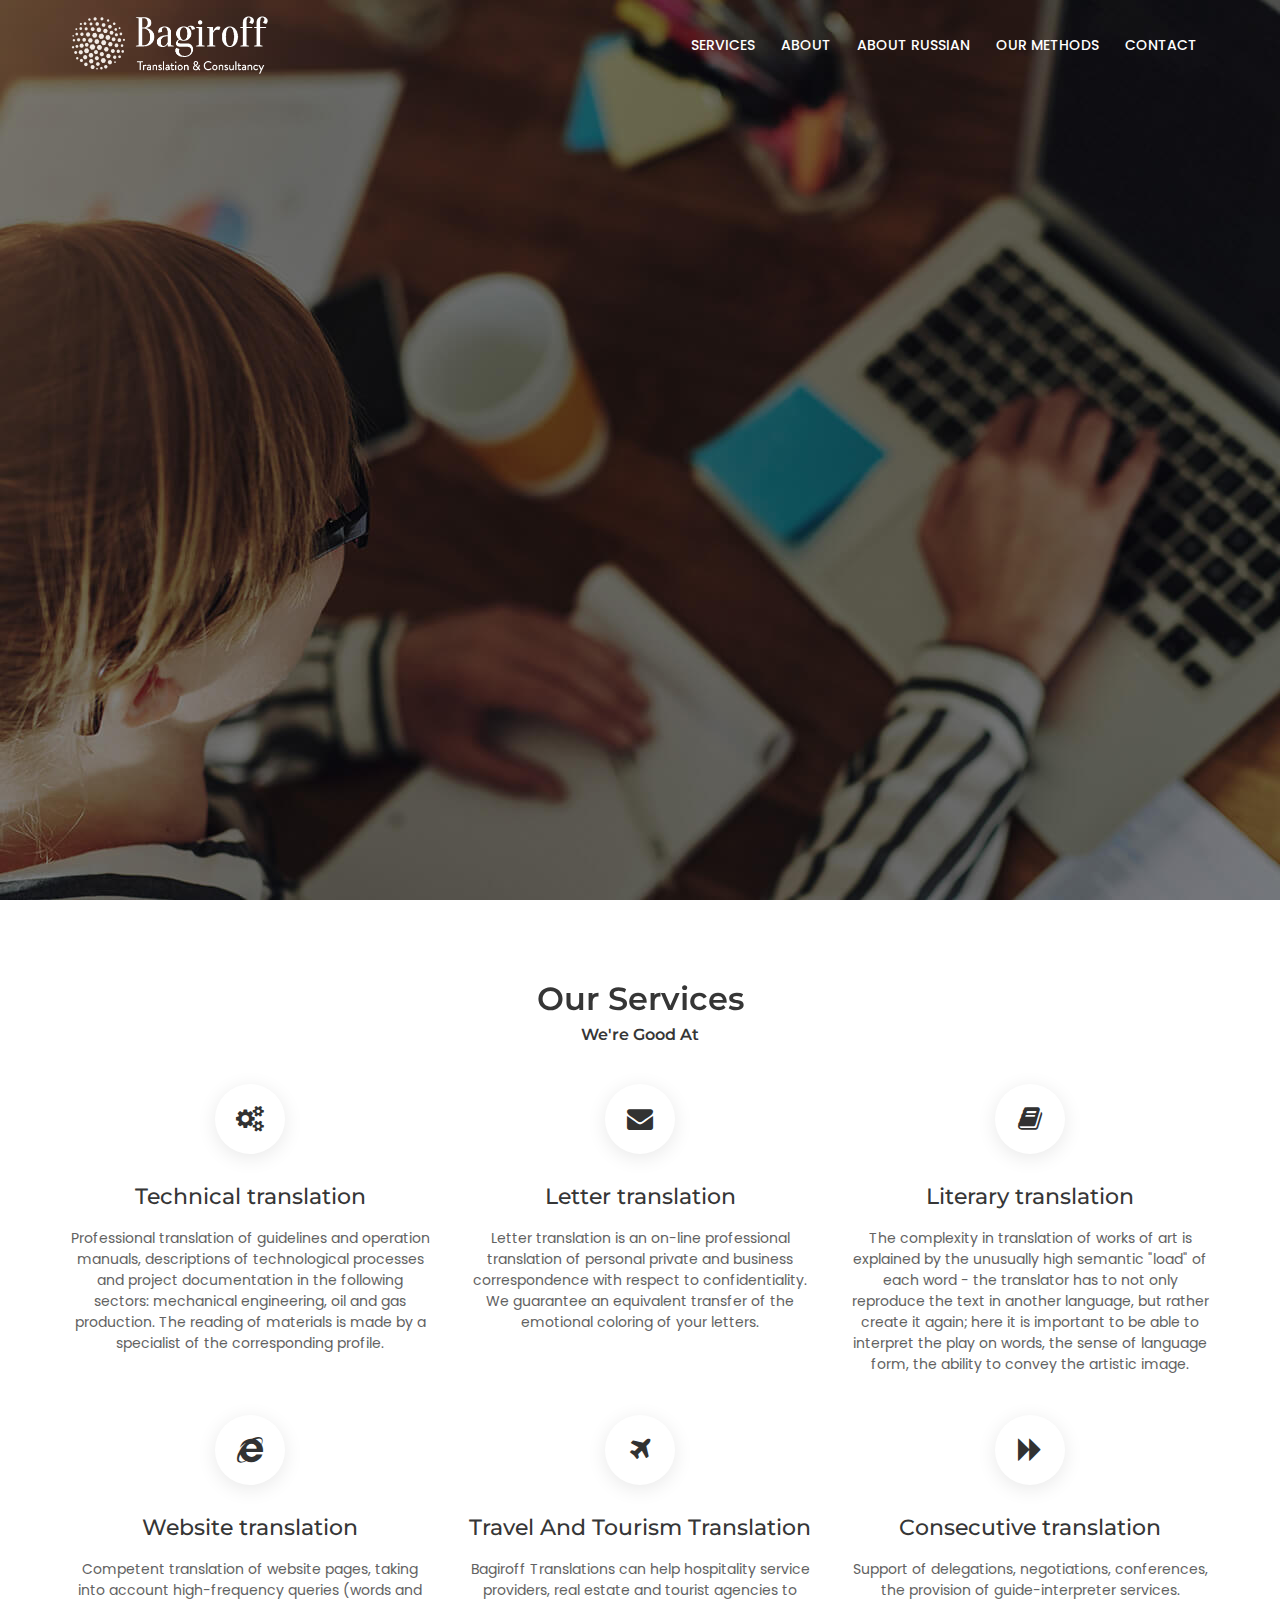
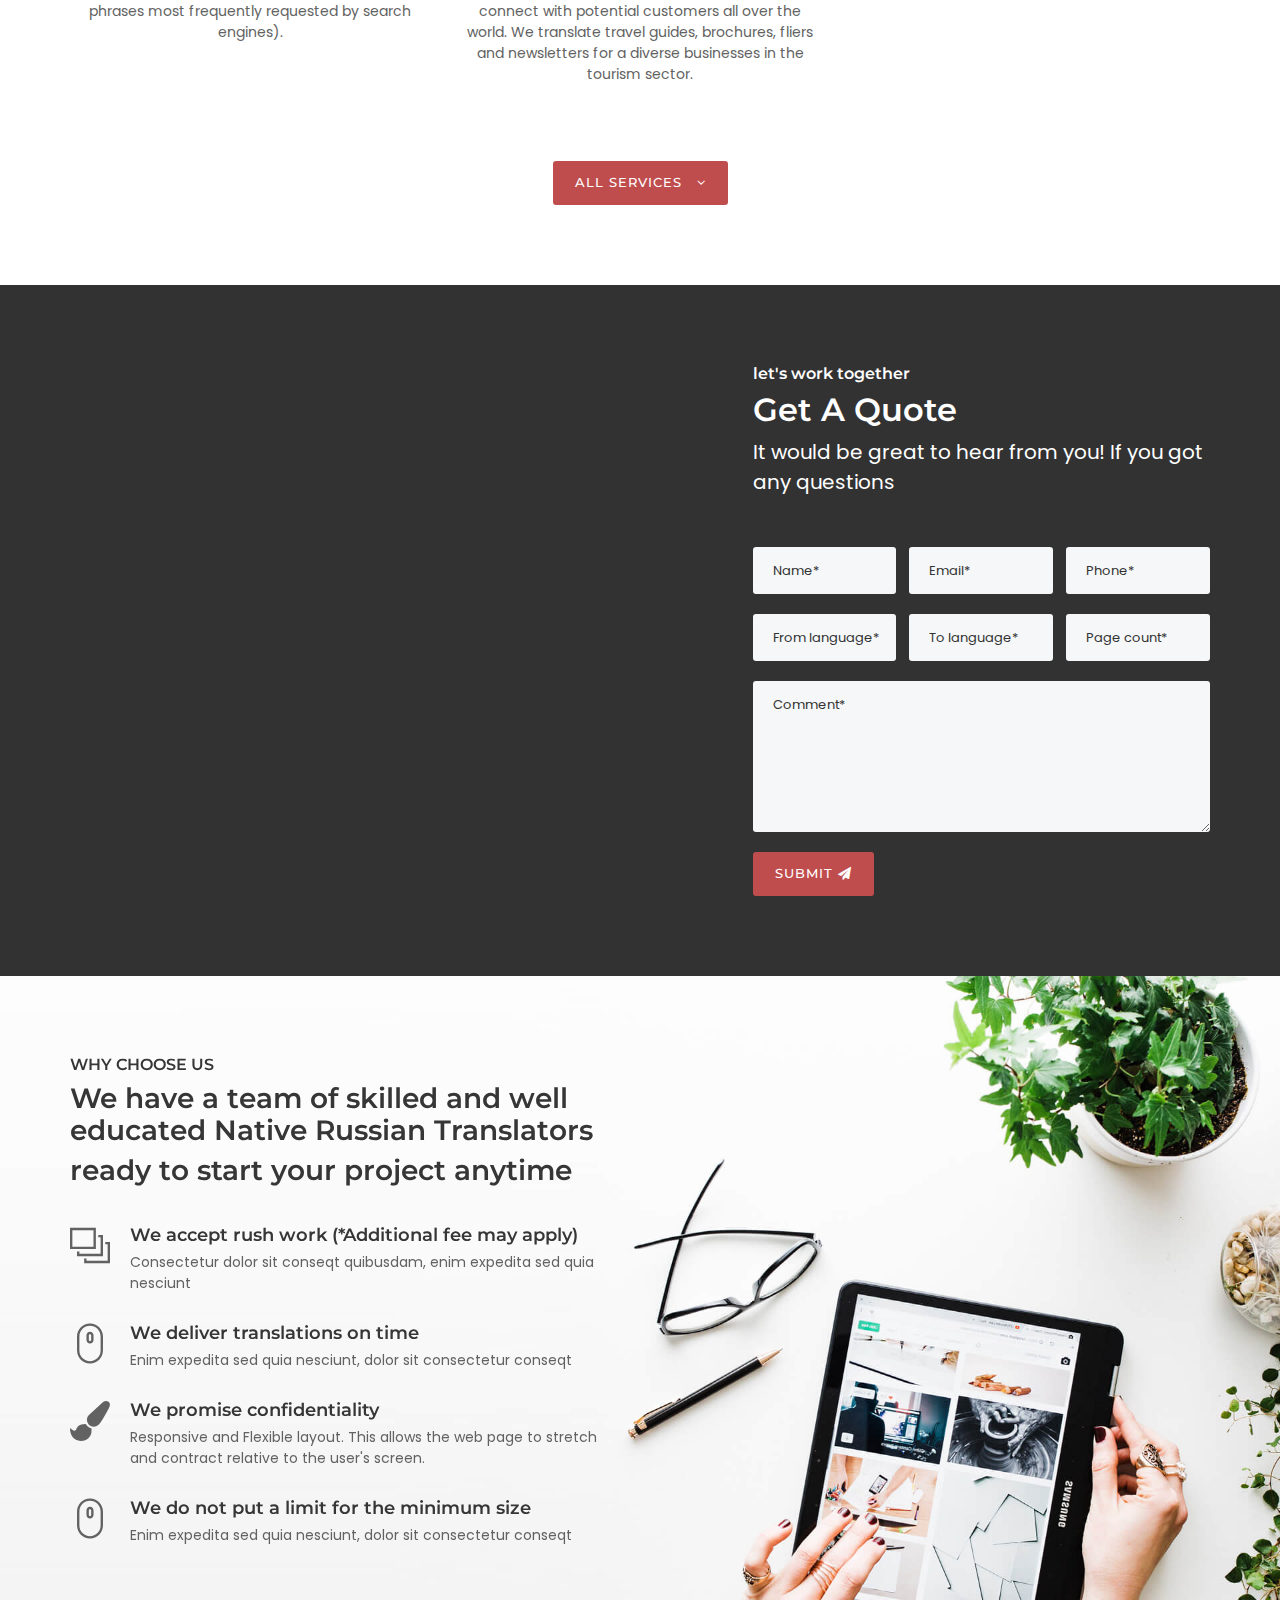
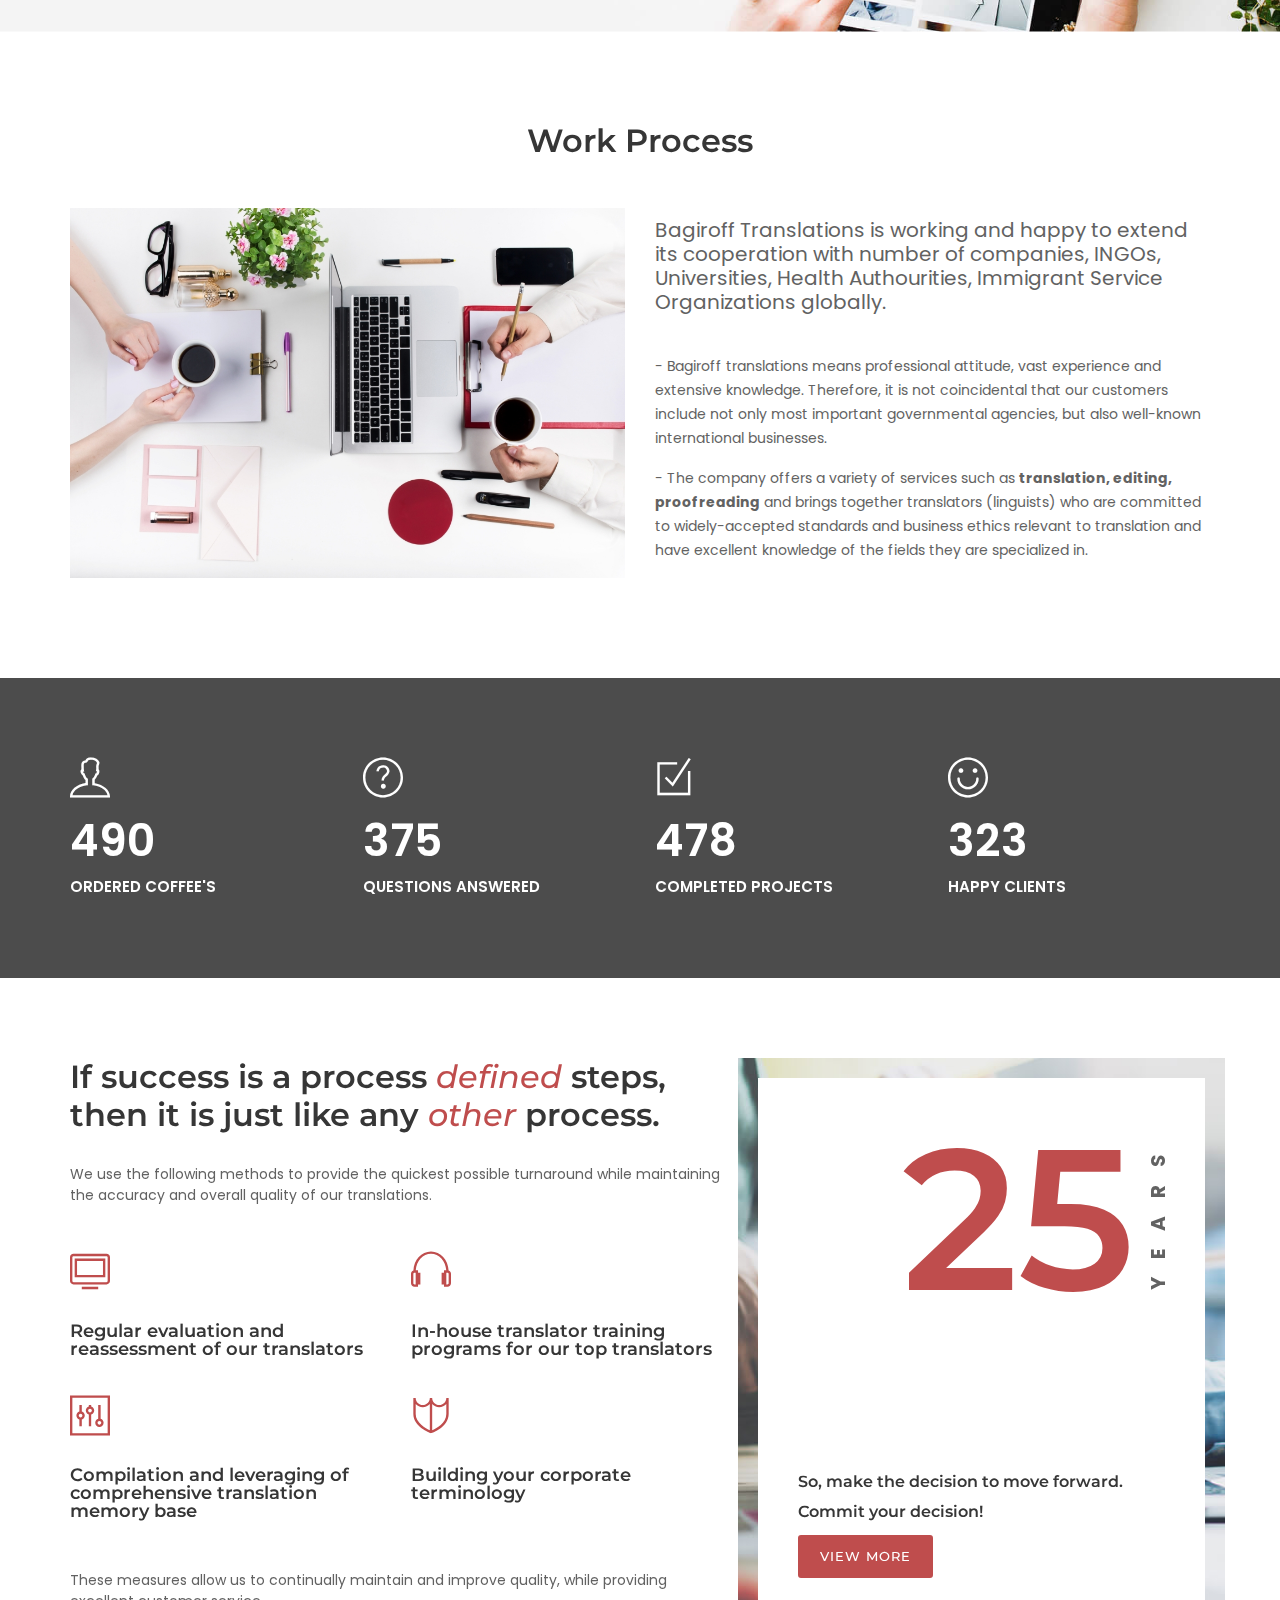
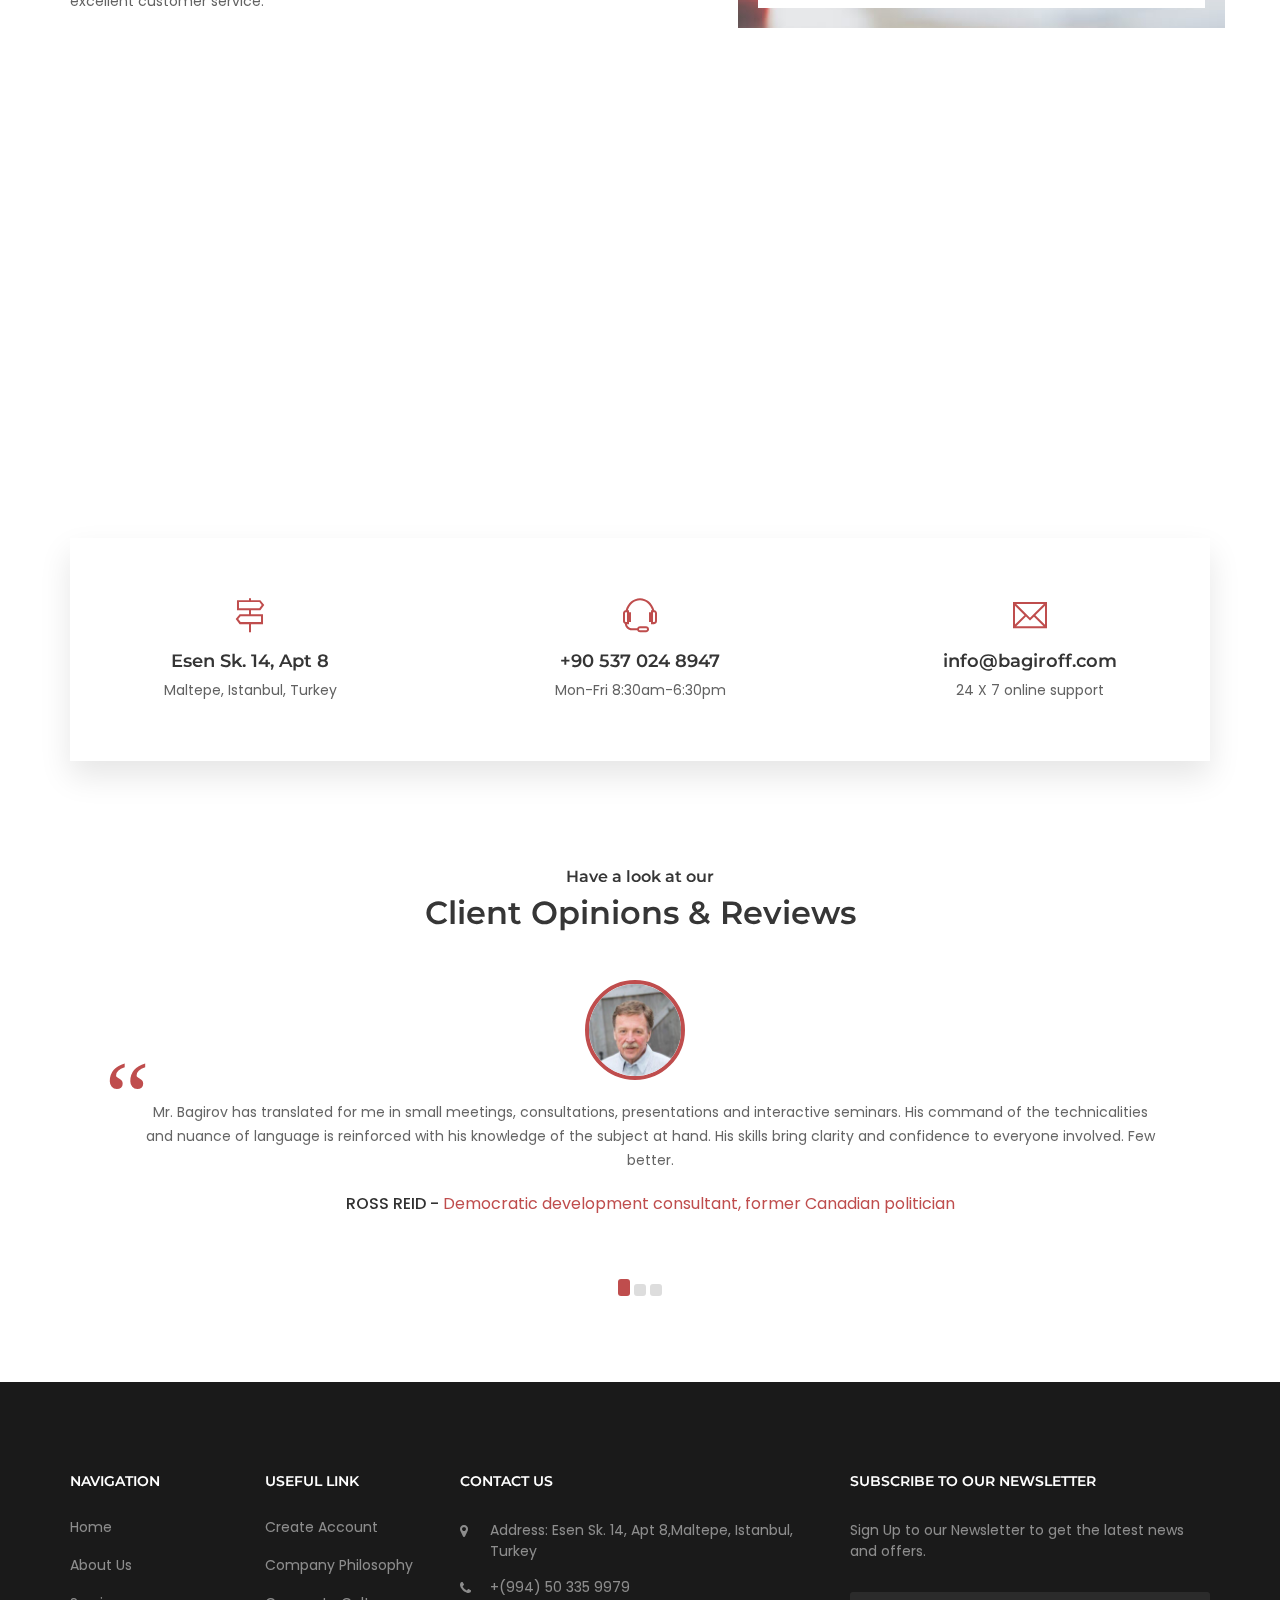
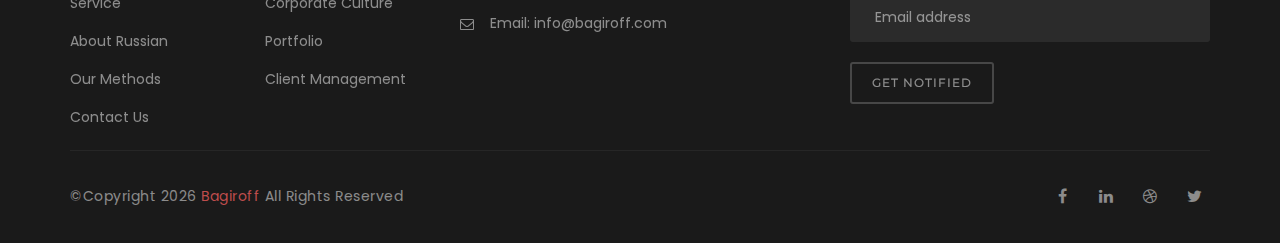
==== commit 220b16da: "[*] quote" ====
--- a/index.html
+++ b/index.html
@@ -493,7 +493,7 @@
     <!--=================================
 work-process -->
 
-    <section id="about" class="split-section black-bg page-section-ptb">
+    <section id="quote" class="split-section black-bg page-section-ptb">
       <div class="side-background">
         <div class="col-lg-6 img-side img-left">
           <div class="img-holder img-cover" data-jarallax='{"speed": 0.6}'
@@ -505,41 +505,43 @@
         <div class="row justify-content-end">
           <div class="col-lg-5">
             <div class="section-title">
-              <!-- <h6 class="text-white"></h6> -->
-              <h2 class="text-white title-effect">Work Process </h2>
-              <p class="text-white">Bagiroff Translations is working and happy to extend its cooperation with number
-                of companies,
-                INGOs, Universities, Health Authourities, Immigrant Service Organizations globally. </p>
-            </div>
-            <div class="tab">
-              <!-- <ul class="nav nav-tabs">
-                <li class="nav-item"><a class="nav-link active" href="#research-07" data-toggle="tab">1.</a></li>
-                <li class="nav-item"><a class="nav-link" href="#design-07" data-toggle="tab">2.</a></li>
-                <li class="nav-item"><a class="nav-link" href="#develop-07" data-toggle="tab">3.</a></li>
-              </ul> -->
-              <div class="tab-content">
-                <!-- <div class="tab-pane fade show active" id="research-07"> -->
-                <p class="text-white">- Bagiroff translations means professional attitude, vast experience and extensive
-                  knowledge.
-                  Therefore, it is not coincidental that our customers include not only most important governmental
-                  agencies,
-                  but also well-known international businesses.</p>
-              </div>
-              <div class="tab-content">
-              <!-- <div class="tab-pane fade" id="design-07"> -->
-                <p class="text-white">- The company offers a variety of services such as <strong>translation, editing,
-                  proofreading</strong> and
-                brings together translators (linguists) who are committed to widely-accepted standards and business
-                ethics
-                relevant to translation and have excellent knowledge of the fields they are specialized in. </p>
-              </div>
-            </div>
-            <!-- <div class="section-title">
-              <p class="text-white">For over two decades, we have been a community partner responsive to local needs.
-                To meet that commitment to partnership, we have successfully maintained affordable rates while providing
-                high quality services,
-                supplying interpreters and translators to a broad array of community agencies and services </p>
-            </div> -->
+              <h6 class="text-white">let's work together</h6>
+              <h2 class="text-white title-effect">Get A Quote</h2>
+              <p class="text-white mb-50">It would be great to hear from you! If you got any questions</p>
+            </div>
+            <div id="formmessage">Success/Error Message Goes Here</div>
+              <form id="contactform" role="form" method="post" action="">
+                <div class="contact-form clearfix">
+                  <div class="section-field">
+                    <input id="name" type="text" placeholder="Name*" class="form-control" name="name">
+                  </div>
+                  <div class="section-field">
+                    <input type="email" placeholder="Email*" class="form-control" name="email">
+                  </div>
+                  <div class="section-field">
+                    <input type="text" placeholder="Phone*" class="form-control" name="phone">
+                  </div>
+                  <div class="section-field">
+                    <input id="name" type="text" placeholder="From language*" class="form-control" name="fromlang">
+                  </div>
+                  <div class="section-field">
+                    <input type="text" placeholder="To language*" class="form-control" name="tolang">
+                  </div>
+                  <div class="section-field">
+                    <input type="text" placeholder="Page count*" class="form-control" name="pagecount">
+                  </div>
+                  <div class="section-field textarea">
+                    <textarea class="input-message form-control" placeholder="Comment*" rows="7" name="message"></textarea>
+                  </div>
+                  <!-- Google reCaptch-->
+                <!-- <div class="g-recaptcha section-field clearfix" data-sitekey="6LfNmS0UAAAAAO_ZVFQoQmkGPMlQXmKgVbizHFoq"></div> -->
+                  <div class="submit-button">
+                    <input type="hidden" name="action" value="sendEmail">
+                    <button id="submit" name="submit" type="submit" value="Send" class="button"><span> Submit </span> <i class="fa fa-paper-plane"></i></button>
+                  </div>
+                </div>
+              </form>
+            <div id="ajaxloader" style="display:none"><img class="mx-auto mt-30 mb-30 d-block" src="images/pre-loader/loader-02.svg" alt=""></div>
           </div>
         </div>
       </div>
@@ -615,62 +617,39 @@
 <!--=================================
  contact -->
 
- <section id="quote" class="contact-4 page-section-ptb clearfix o-hidden pb-20">
+ <section id="about" class="contact-4 page-section-ptb clearfix o-hidden">
   <div class="container">
     <div class="row">
-      <div class="col-lg-6 sm-mb-30">
-        <blockquote class="blockquote quote pl-0">
-          OVERALL FIELDS COVERED
-        </blockquote>
-        <p> International Law and politics, economics, policies/manuals, fashion, Advertising (TV, radio, newspapers), agriculture, architecture, art, business correspondence, communications, construction, contracts, crime, culture, documentary programs, education, finance, food, handbooks, health education, rehabilitation, history, humanities, hunting, immigration and refugees, information technology, insurance, intellectual property, international law, international relations,journals, law, legal terminology, legislation, literature, management, marketing, mathematics, medicine,  newspaper articles, offers and contracts, personal documents, philosophy, police, politics, psychology, quality, religion, school, science, shopping, social science, social security, telecommunications, television films and serials, textiles, tourism, and more ... </p>
-        <p> We are looking forward to hearing  please do not hesitate to contact us. We are looking forward to hearing from you!</p>
-      </div>
-      <div class="col-lg-6">
-        <div class="section-title">
-          <h6>let's work together</h6>
-          <h2 class="title-effect">Get A Quote</h2>
-          <p class="mb-50">It would be great to hear from you! If you got any questions</p>
-        </div>
-        <div id="formmessage">Success/Error Message Goes Here</div>
-          <form id="contactform" role="form" method="post" action="php/contact-form.php">
-            <div class="contact-form clearfix">
-              <div class="section-field">
-                <input id="name" type="text" placeholder="Name*" class="form-control" name="name">
-              </div>
-              <div class="section-field">
-                <input type="email" placeholder="Email*" class="form-control" name="email">
-              </div>
-              <div class="section-field">
-                <input type="text" placeholder="Phone*" class="form-control" name="phone">
-              </div>
-              <div class="section-field">
-                <input id="name" type="text" placeholder="From language*" class="form-control" name="fromlang">
-              </div>
-              <div class="section-field">
-                <input type="text" placeholder="To language*" class="form-control" name="tolang">
-              </div>
-              <div class="section-field">
-                <input type="text" placeholder="Page count*" class="form-control" name="pagecount">
-              </div>
-              <div class="section-field textarea">
-                <textarea class="input-message form-control" placeholder="Comment*" rows="7" name="message"></textarea>
-              </div>
-              <!-- Google reCaptch-->
-            <!-- <div class="g-recaptcha section-field clearfix" data-sitekey="6LfNmS0UAAAAAO_ZVFQoQmkGPMlQXmKgVbizHFoq"></div> -->
-              <div class="submit-button">
-                <input type="hidden" name="action" value="sendEmail">
-                <button id="submit" name="submit" type="submit" value="Send" class="button"><span> Submit </span> <i class="fa fa-paper-plane"></i></button>
-              </div>
-            </div>
-          </form>
-        <div id="ajaxloader" style="display:none"><img class="mx-auto mt-30 mb-30 d-block" src="images/pre-loader/loader-02.svg" alt=""></div>
-      </div>
-    </div>
-    <div class="row mt-50">
-      <div class="col-12">
-        <img class="img-fluid mx-auto" src="images/world-map.png" alt="">
-      </div>
-    </div>
+      <div class="col-lg-12 col-md-12">
+        <div class="section-title text-center">
+          <h2 class="title-effect">Work Process </h2>
+          <br>
+        </div>
+      </div>
+    </div>
+    <div class="row">
+        <div class="col-lg-6">
+            <img class="img-fluid full-width mb-20" src="assets/images/process.jpg" alt="">
+        </div>
+        <div class="col-lg-6">
+            <div class="section-title mt-10">
+                <p>Bagiroff Translations is working and happy to extend its cooperation with number of 
+                  companies, INGOs, Universities, Health Authourities, Immigrant Service Organizations globally. </p>
+            </div>
+            <p>- Bagiroff translations means professional attitude, vast experience and extensive
+              knowledge.
+              Therefore, it is not coincidental that our customers include not only most important governmental
+              agencies,
+              but also well-known international businesses.</p>
+            <p>- The company offers a variety of services such as <strong>translation, editing,
+              proofreading</strong> and
+            brings together translators (linguists) who are committed to widely-accepted standards and business
+            ethics
+            relevant to translation and have excellent knowledge of the fields they are specialized in. </p>
+            </div>
+        </div>
+    </div>
+
   </div>
 </section>
 
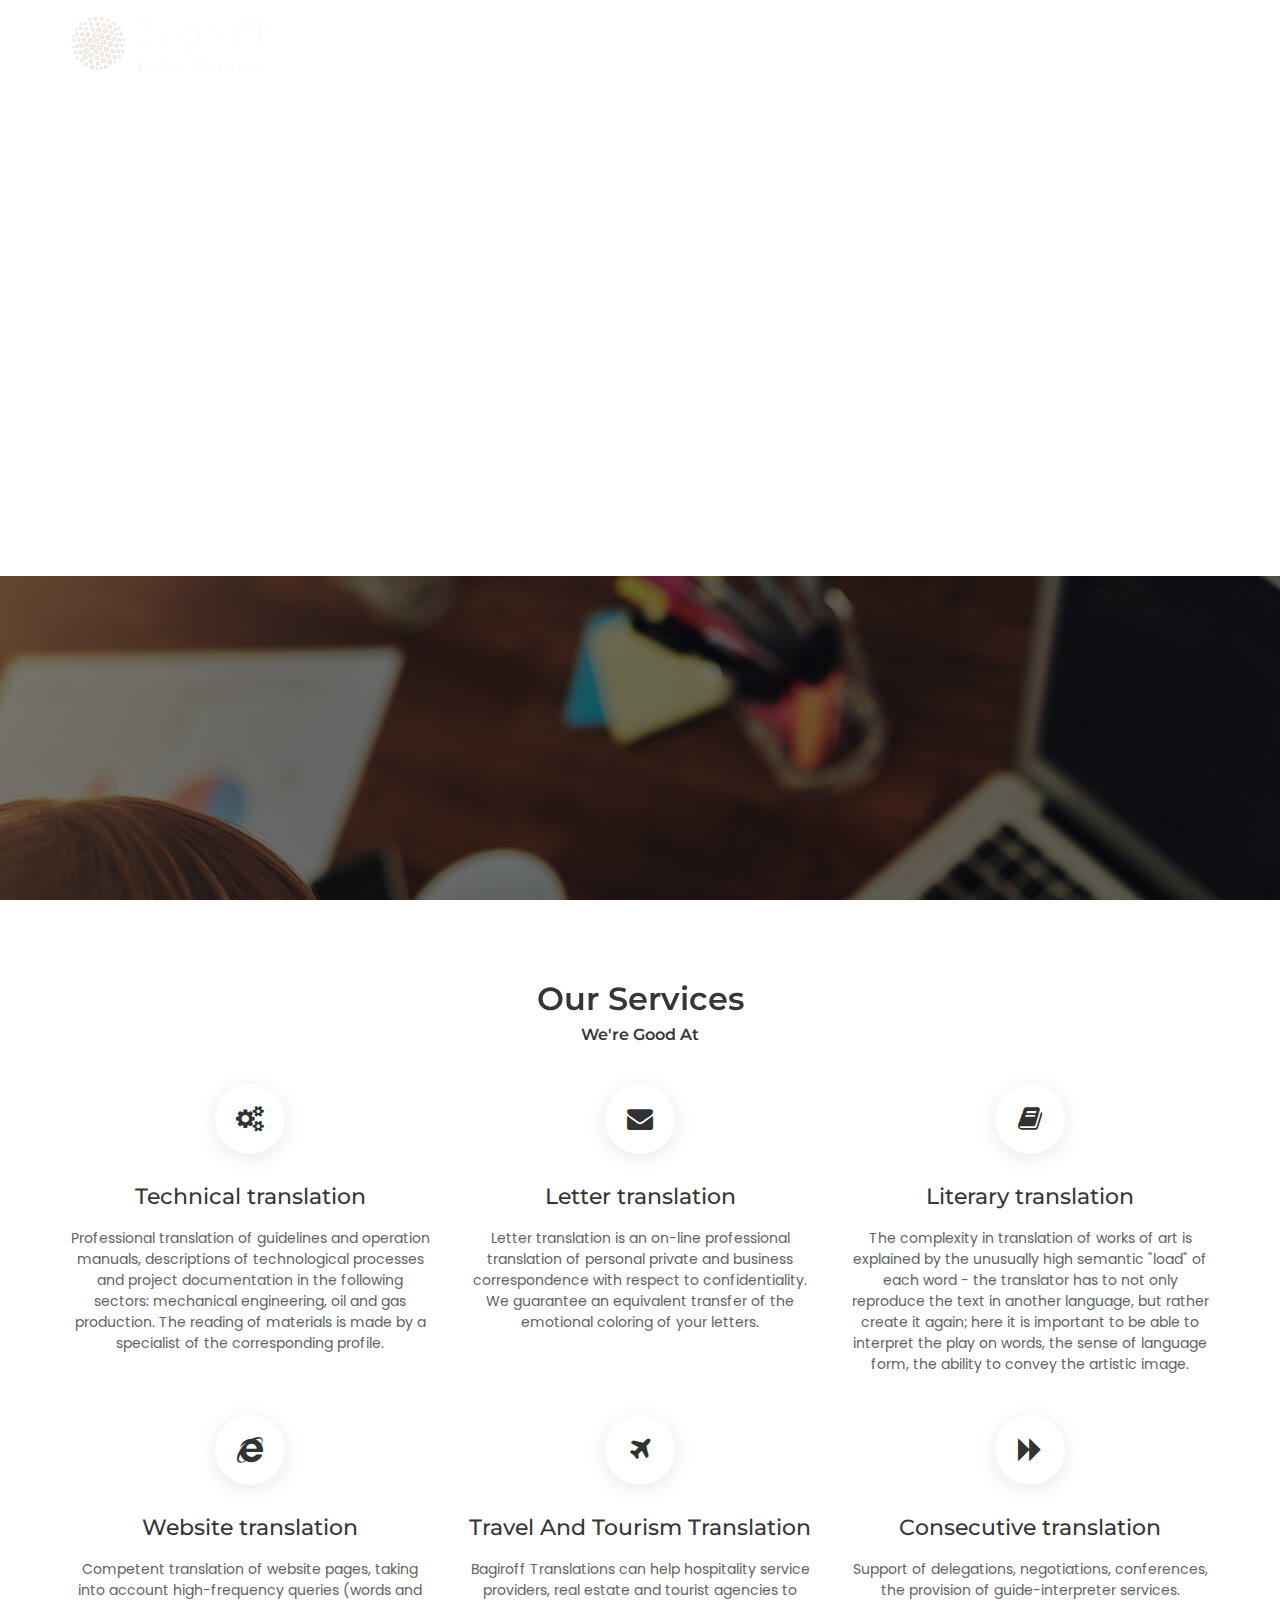
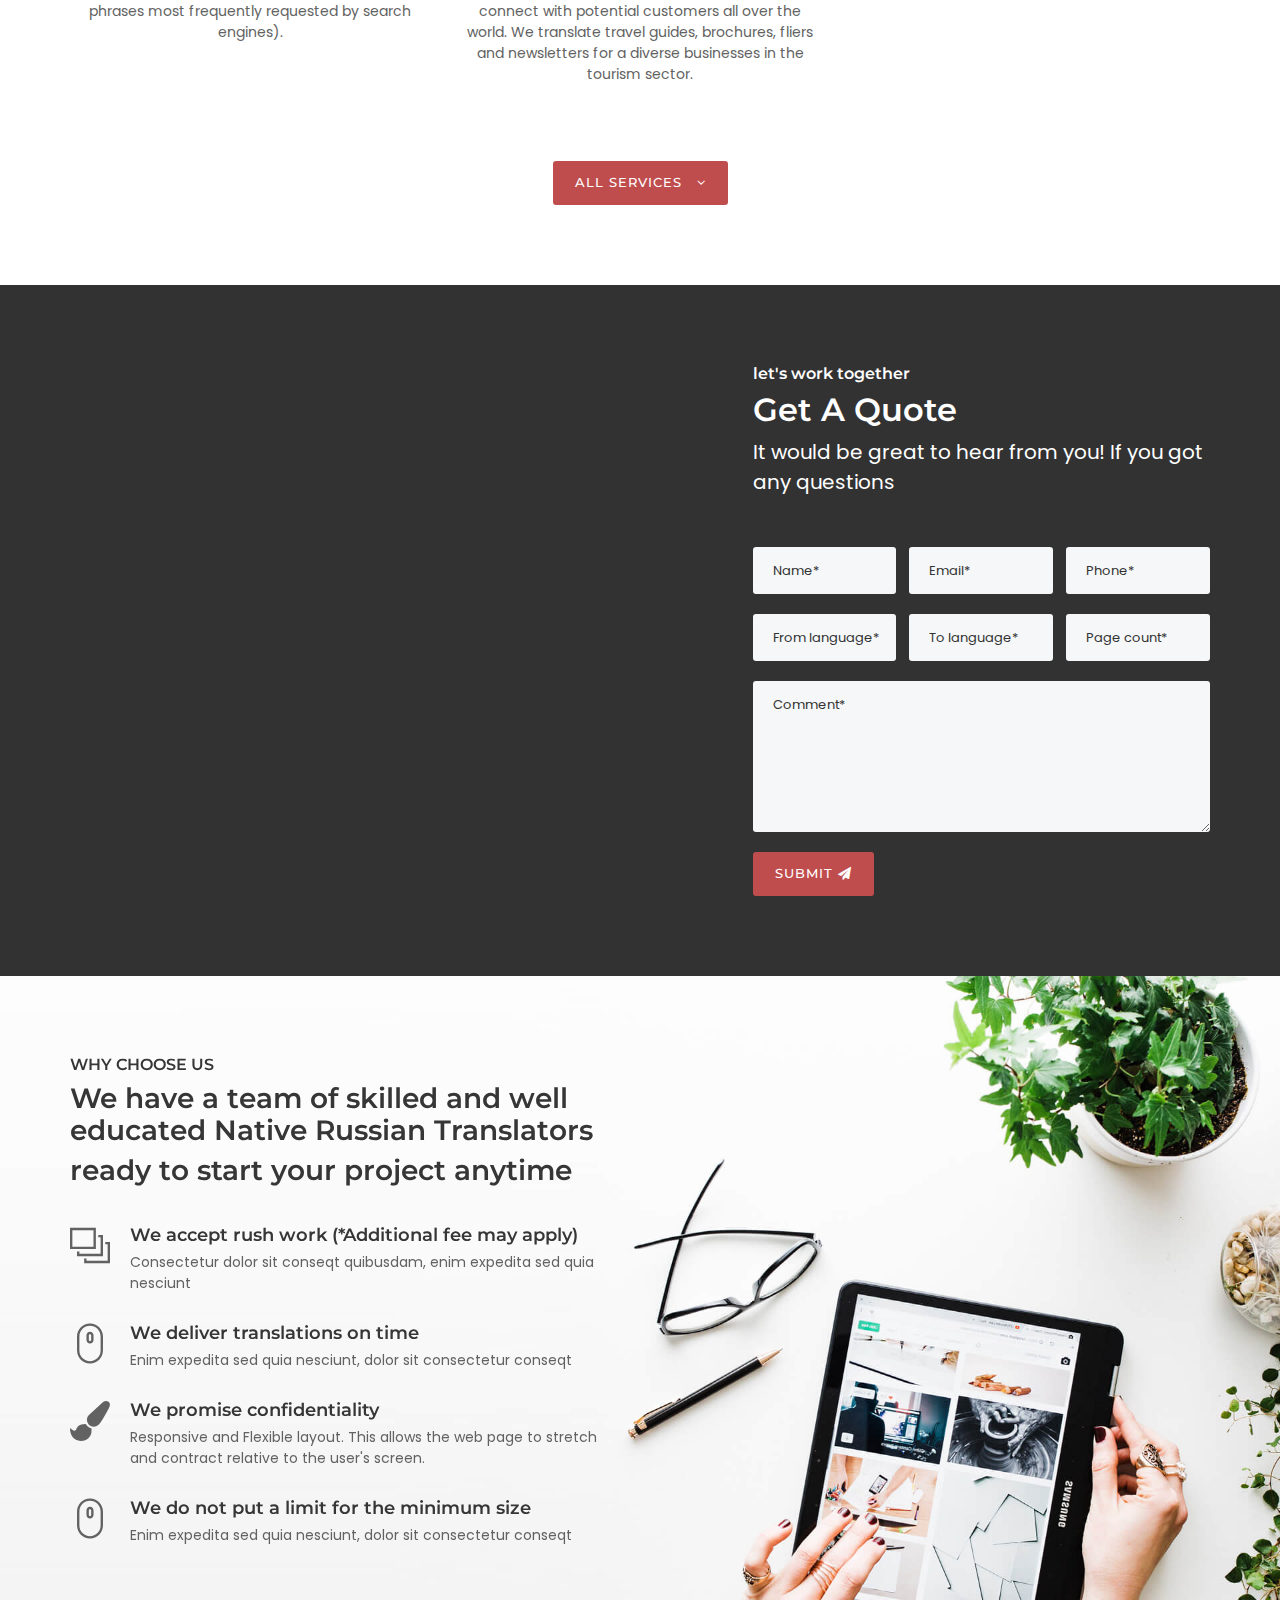
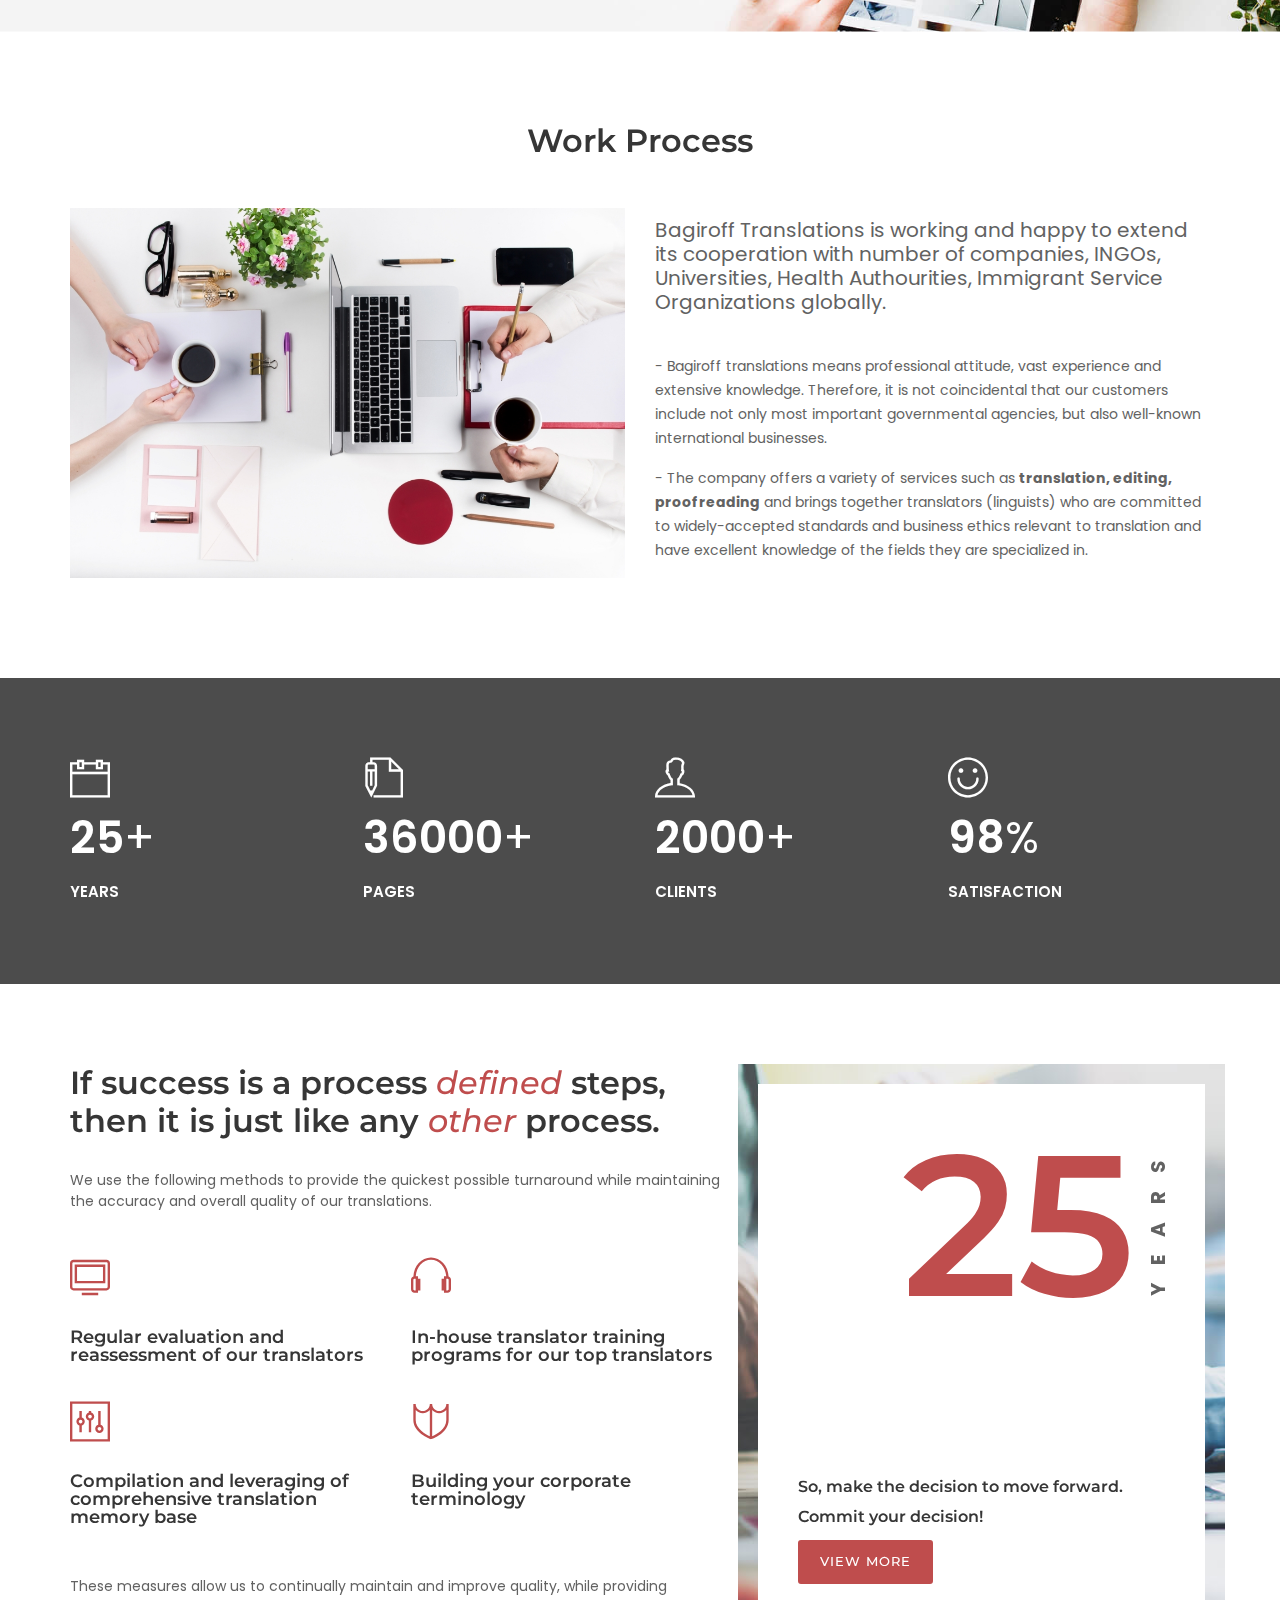
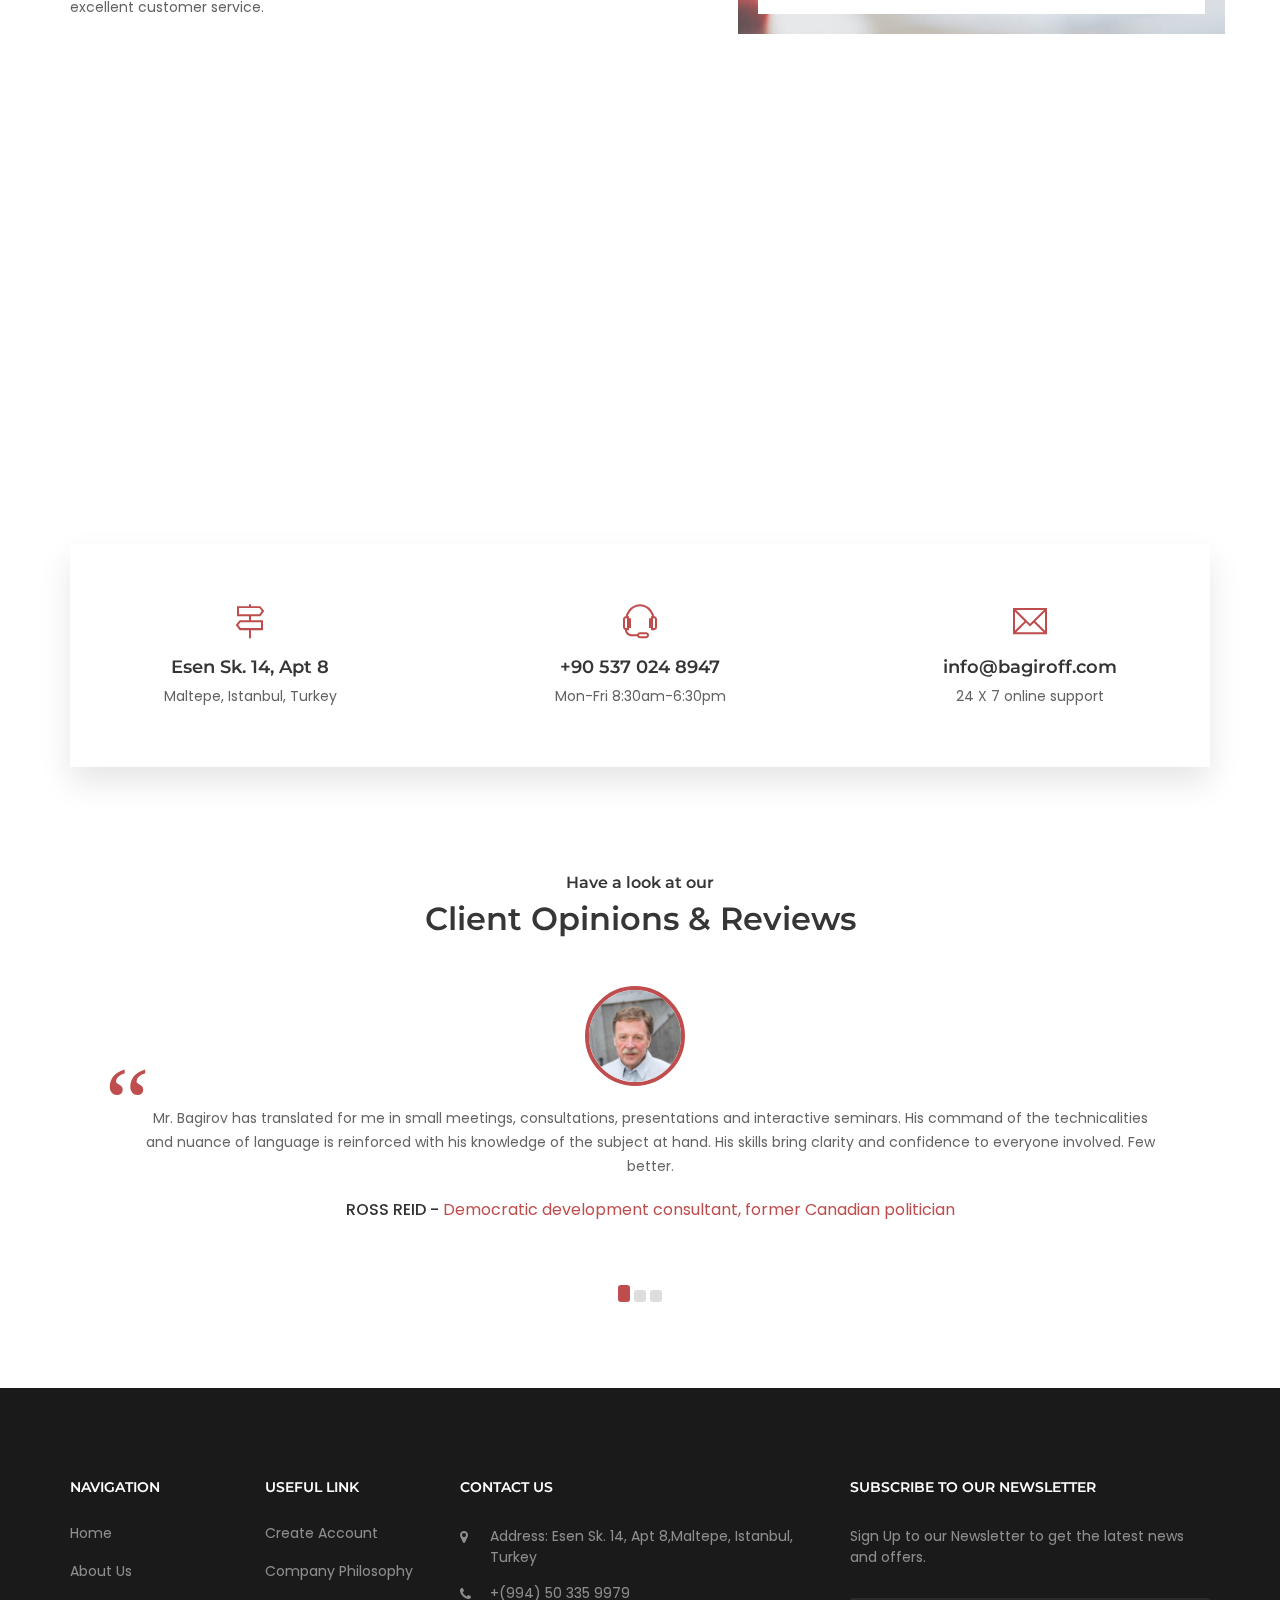
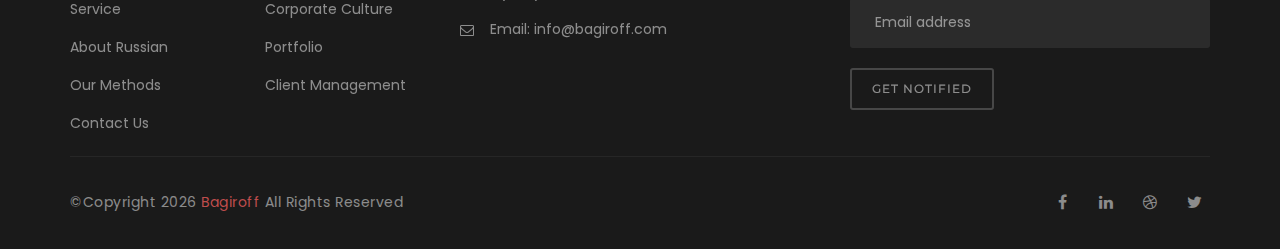
==== commit 18e50b14: "[*] numbers" ====
--- a/index.html
+++ b/index.html
@@ -667,30 +667,30 @@
   <div class="row">
     <div class="col-lg-3 col-md-6 col-sm-6 sm-mb-30">
       <div class="counter text-white">
-        <span class="icon ti-user theme-color"></span>
-        <span class="timer" data-to="490" data-speed="2000">490</span>
-        <label>ORDERED COFFEE'S</label>
+        <span class="icon ti-calendar theme-color" style="display: block;"></span>
+        <span class="timer" data-to="25" data-speed="2000" style="display: inline-block;">25</span><span style="font-size: 45px;">+</span>
+        <label style="display: block;">YEARS</label>
+      </div>
+    </div>
+    <div class="col-lg-3 col-md-6 col-sm-6 xs-mb-30">
+      <div class="counter text-white">
+        <span class="icon ti-write theme-color" style="display: block;"></span>
+        <span class="timer" data-to="36000" data-speed="2000" style="display: inline-block;">36000</span><span style="font-size: 45px;">+</span>
+        <label style="display: block;">PAGES</label>
       </div>
     </div>
     <div class="col-lg-3 col-md-6 col-sm-6 sm-mb-30">
       <div class="counter text-white">
-        <span class="icon ti-help-alt theme-color"></span>
-        <span class="timer" data-to="375" data-speed="2000">375</span>
-        <label>QUESTIONS ANSWERED</label>
-      </div>
-    </div>
-    <div class="col-lg-3 col-md-6 col-sm-6 xs-mb-30">
-      <div class="counter text-white">
-        <span class="icon ti-check-box theme-color"></span>
-        <span class="timer" data-to="478" data-speed="2000">478</span>
-        <label>COMPLETED PROJECTS</label>
+        <span class="icon ti-user theme-color" style="display: block;"></span>
+        <span class="timer" data-to="2000" data-speed="2000" style="display: inline-block;">2000</span><span style="font-size: 45px;">+</span>
+        <label style="display: block;">CLIENTS</label>
       </div>
     </div>
     <div class="col-lg-3 col-md-6 col-sm-6">
       <div class="counter text-white">
-        <span class="icon ti-face-smile theme-color"></span>
-        <span class="timer" data-to="323" data-speed="2000">323</span>
-        <label>HAPPY CLIENTS</label>
+        <span class="icon ti-face-smile theme-color" style="display: block;"></span>
+        <span class="timer" data-to="98" data-speed="2000" style="display: inline-block;">98</span><span style="font-size: 45px;">%</span>
+        <label style="display: block;">SATISFACTION</label>
       </div>
     </div>
   </div>
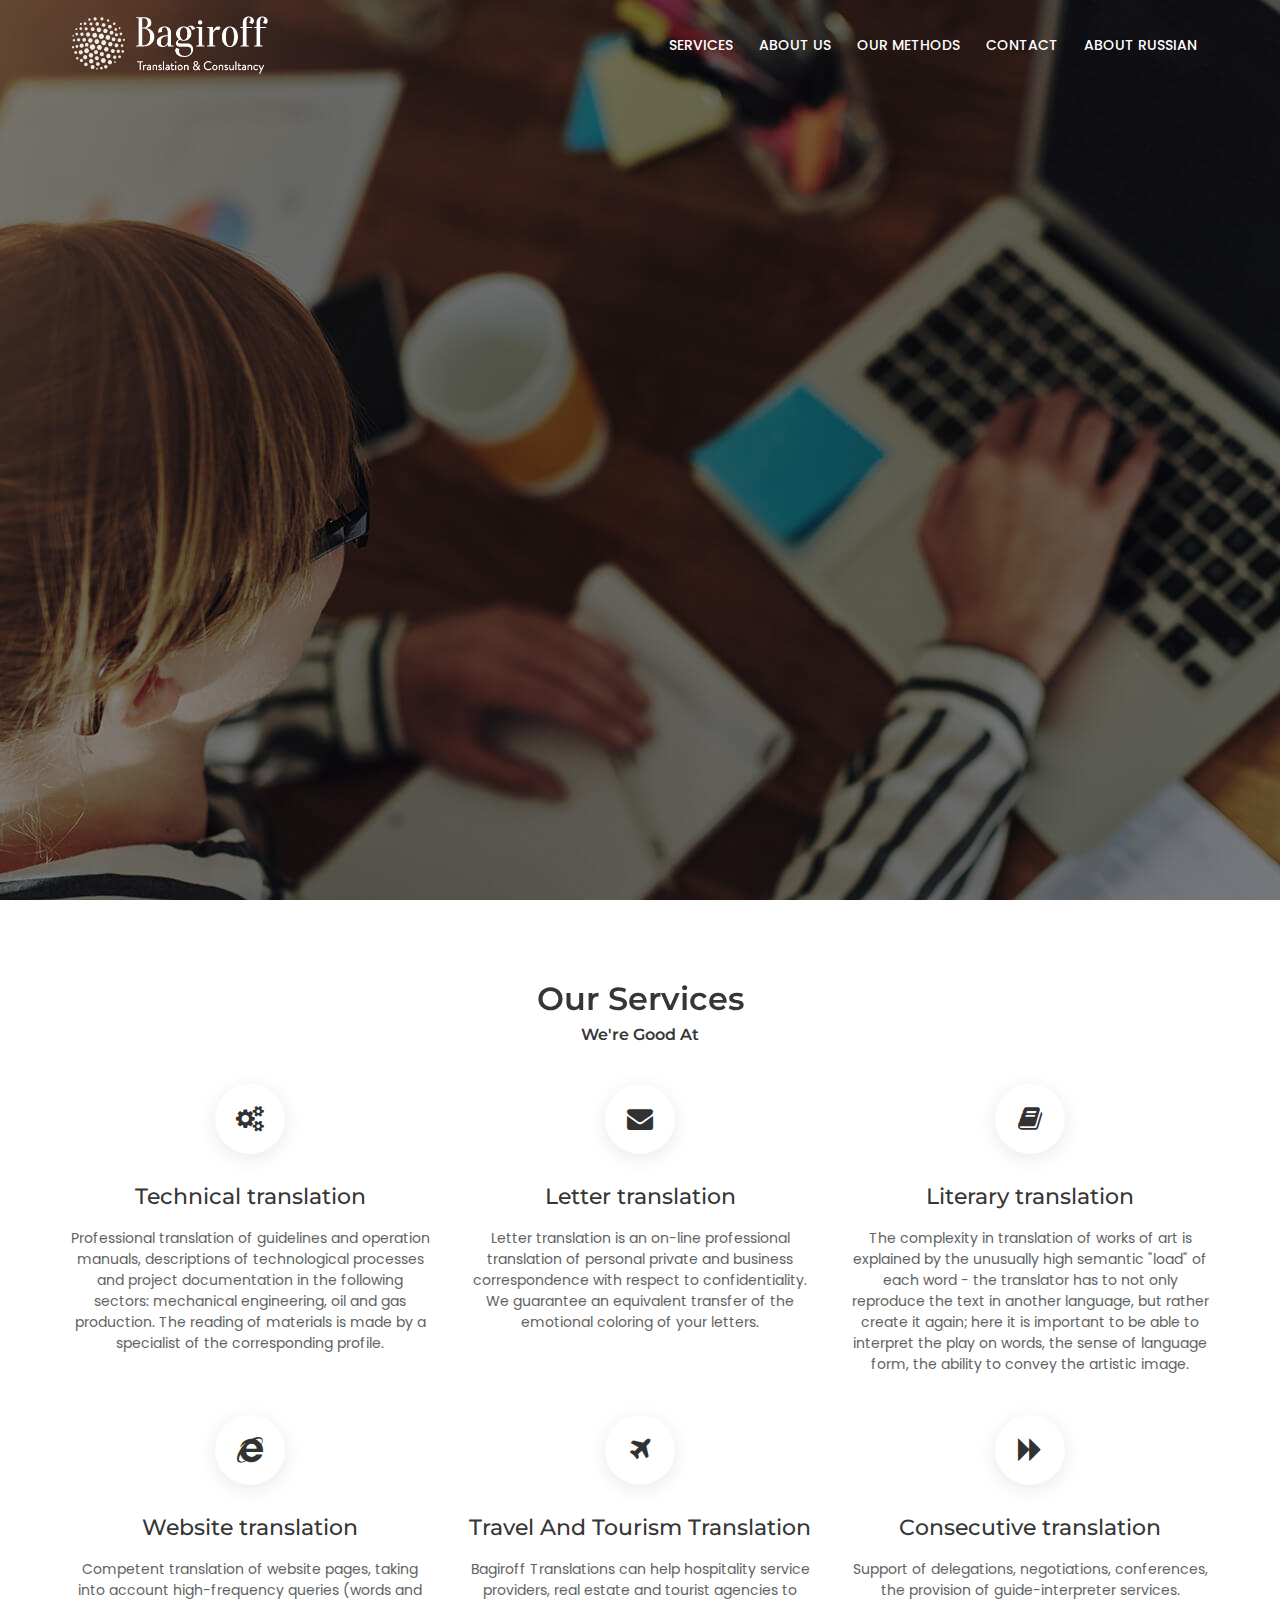
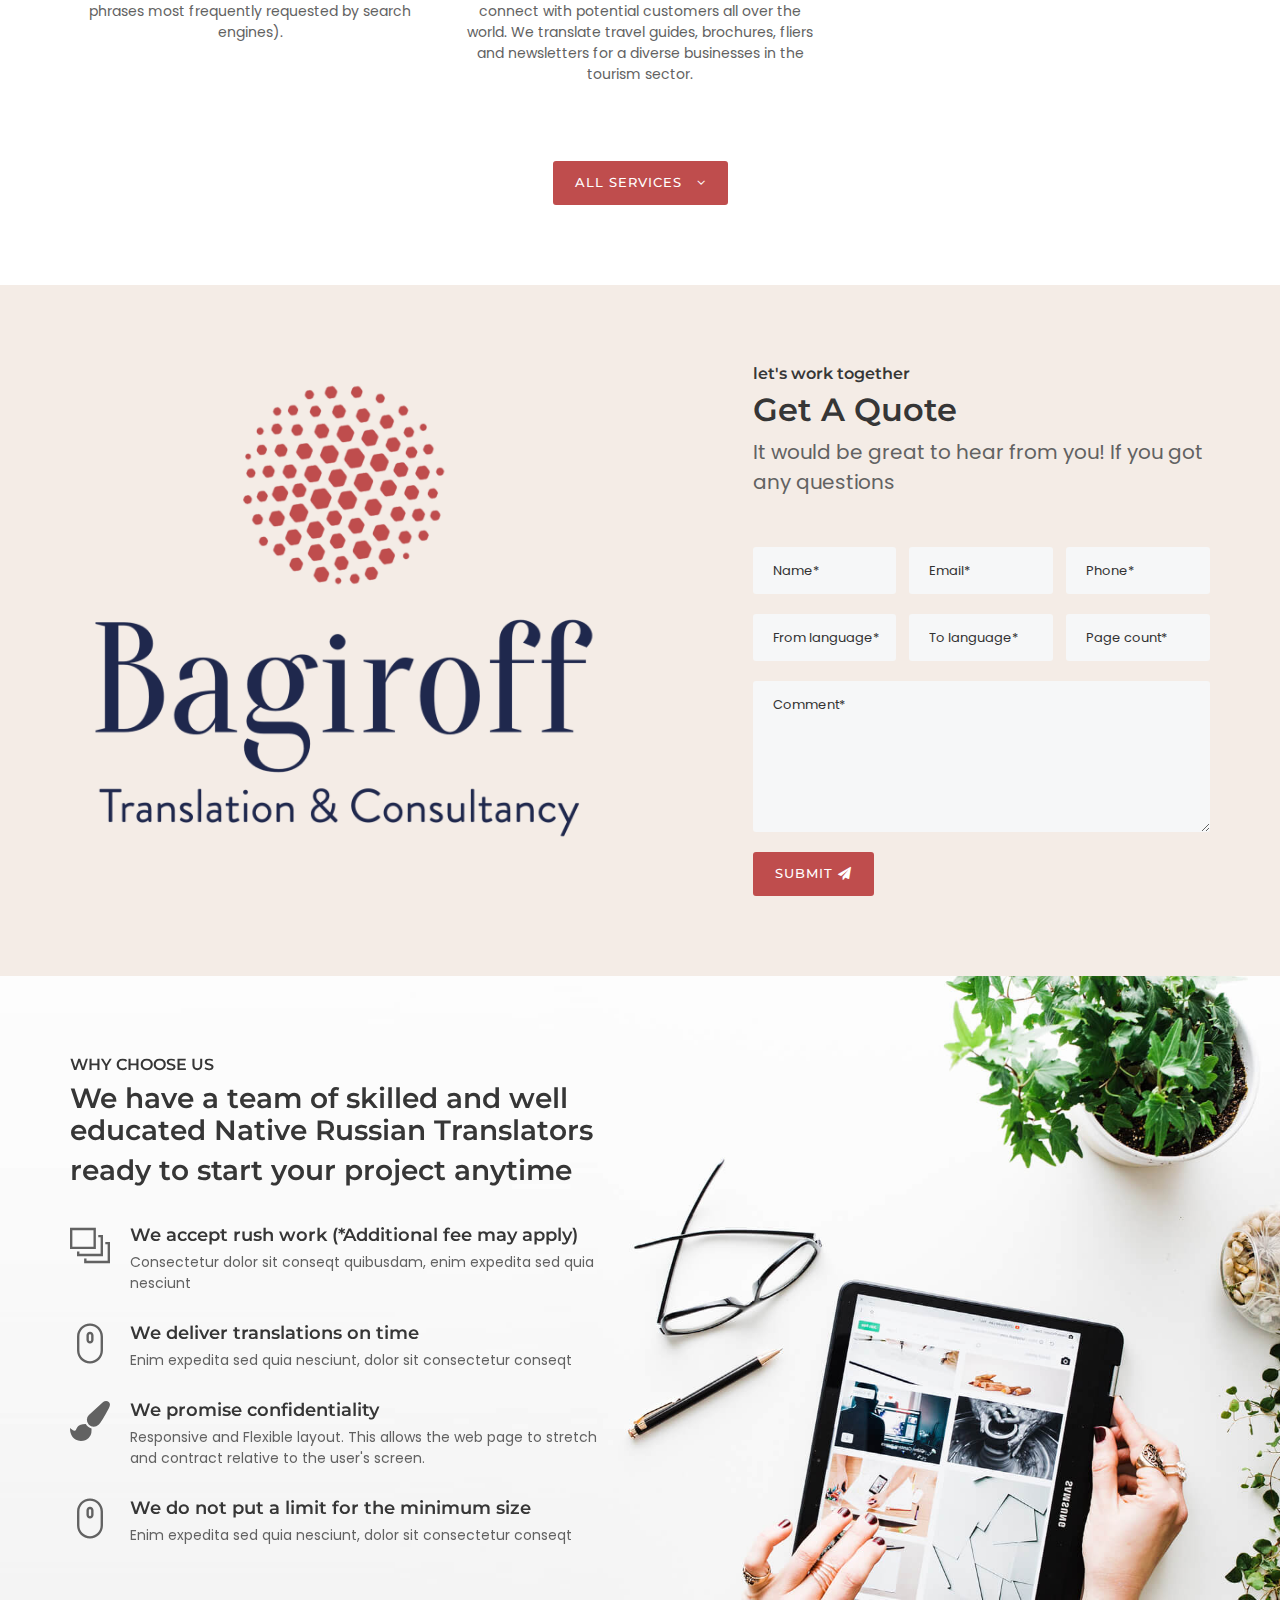
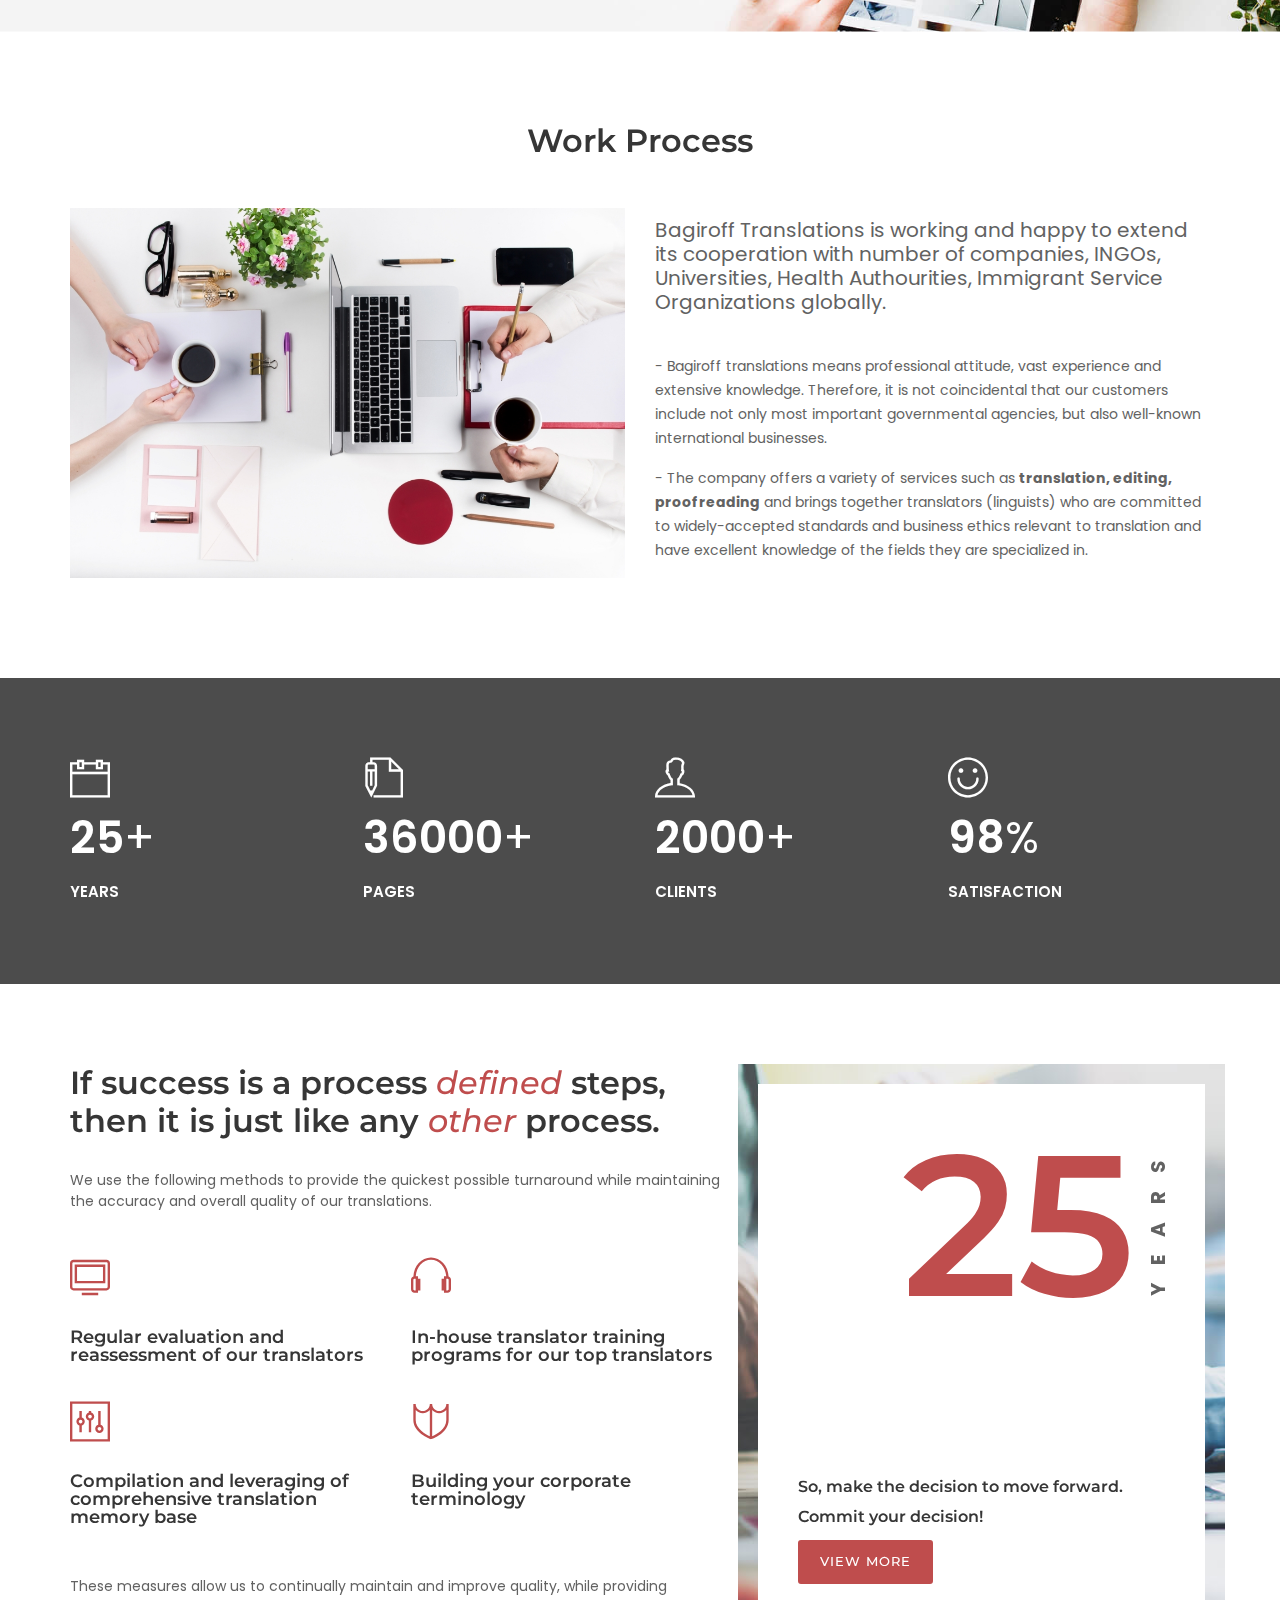
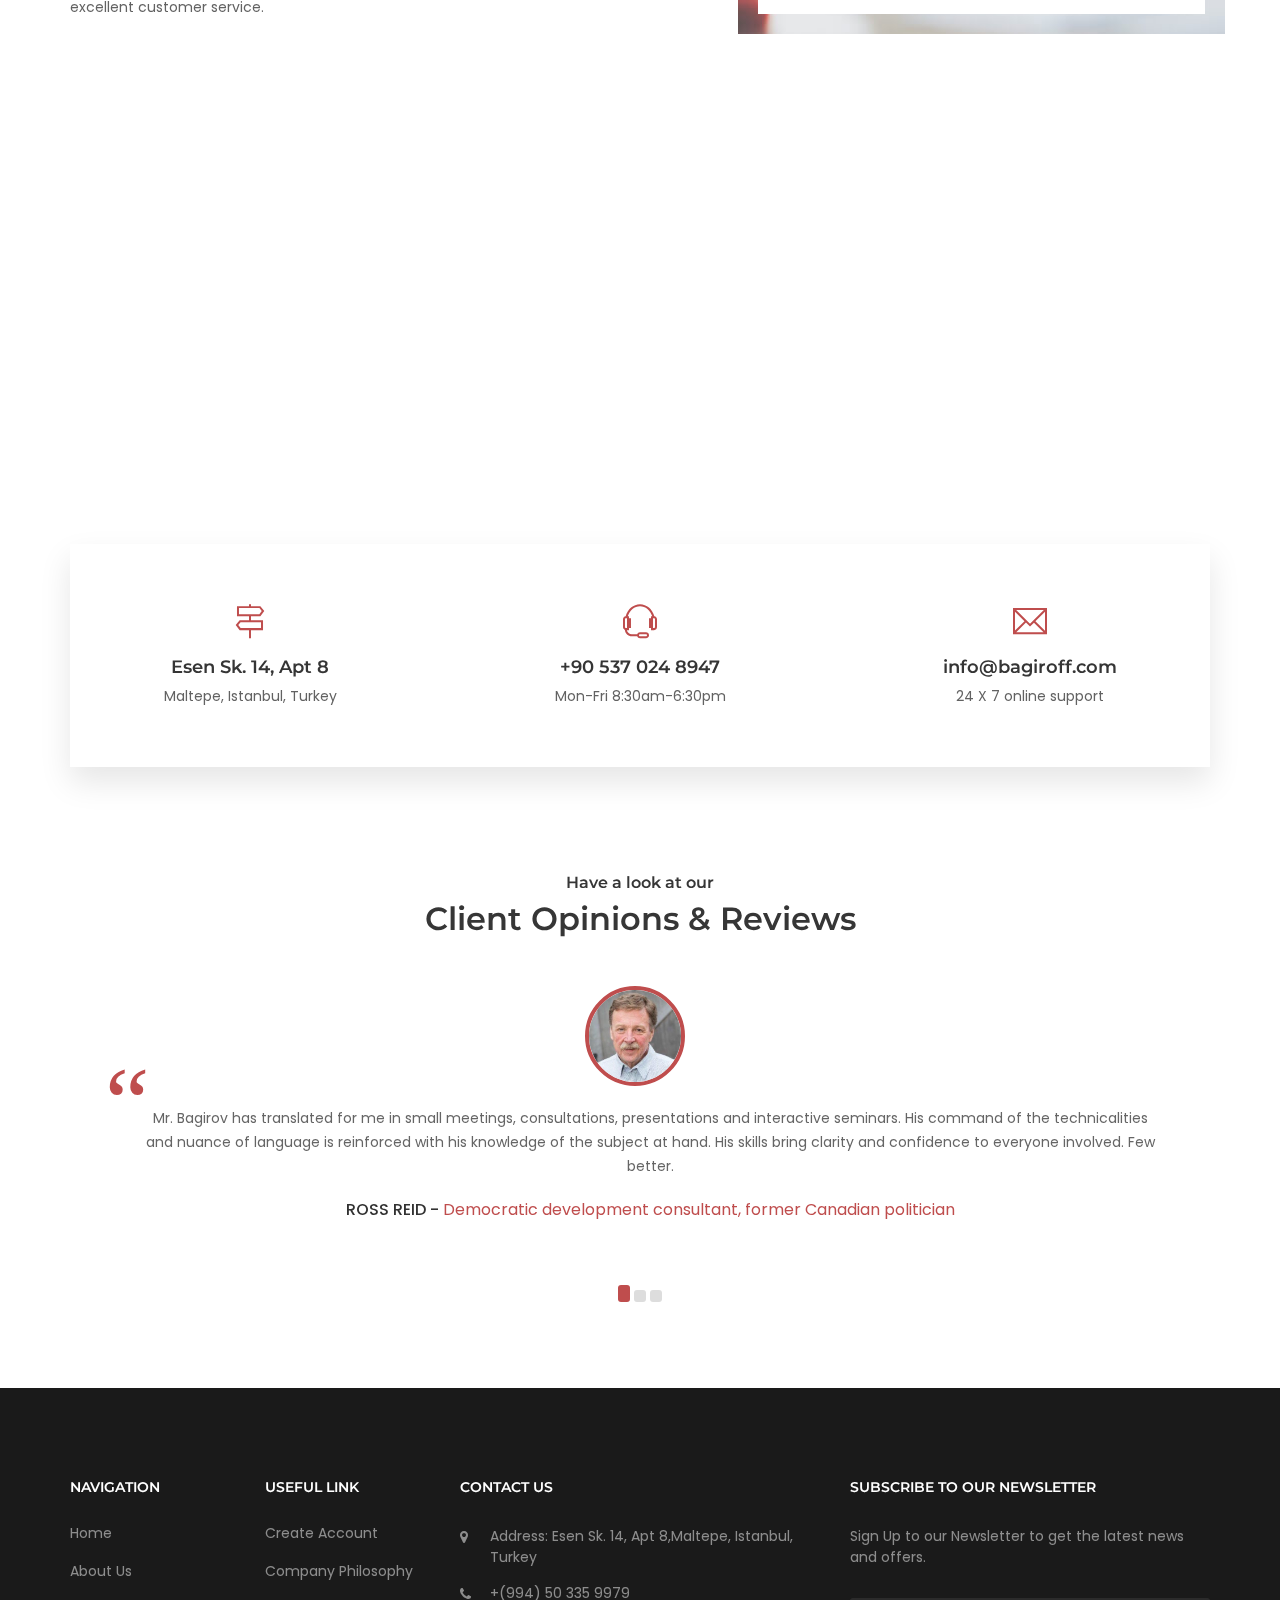
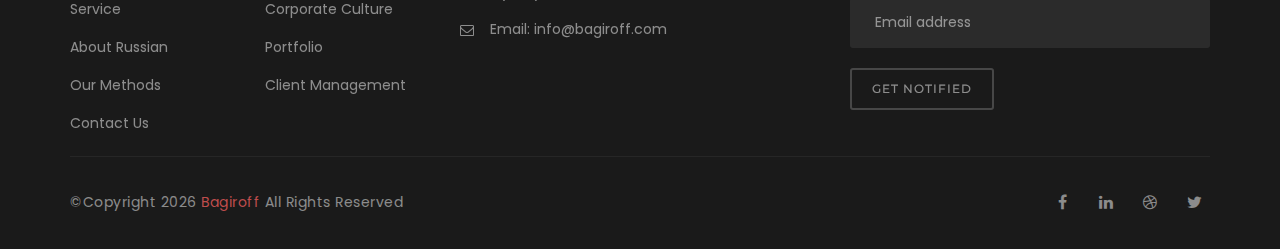
==== commit 5cf6d489: "[+] about page" ====
--- a/index.html
+++ b/index.html
@@ -94,10 +94,10 @@
                   <div class="menu-bar">
                     <ul class="menu-links">
                       <li><a href="#services">Services </a></li>
-                      <li><a href="#about">About </a></li>
-                      <li><a href="russian.html">About Russian</a></li>
+                      <li><a href="about.html">About Us </a></li>
                       <li><a href="#methods">Our Methods </a></li>
                       <li><a href="#contact">Contact </a></li>
+                      <li><a href="russian.html">About Russian</a></li>
                     </ul>
                   </div>
                 </div>
@@ -295,12 +295,12 @@
               data-frames='[{"delay":3500,"speed":1500,"frame":"0","from":"y:-50px;opacity:0;","to":"o:1;","ease":"Power3.easeInOut"},{"delay":"wait","speed":1000,"frame":"999","to":"opacity:0;","ease":"nothing"}]'
               data-textAlign="['center','center','center','center']" data-paddingtop="[0,0,0,0]"
               data-paddingright="[0,0,0,0]" data-paddingbottom="[0,0,0,0]" data-paddingleft="[0,0,0,0]"
-              style="z-index: 7; white-space: nowrap; font-size: 30px; line-height: 70px; font-weight: 600; color: rgba(255,255,255,1); font-family: Montserrat ;">
+              style="z-index: 7; white-space: nowrap; font-size: 20px; line-height: 70px;text-transform:uppercase; font-weight: 600; color: rgba(255,255,255,1); font-family: Montserrat ;">
               Machine free - Human translations </div>
 
               <!-- LAYER NR. 13 -->
               <a class="tp-caption rev-btn  tp-resizeme  rev-button" href="#services" target="_self" id="slide-755-layer-15"
-              data-x="center" data-hoffset="" data-y="center" data-voffset="220" data-width="['auto']"
+              data-x="center" data-hoffset="" data-y="center" data-voffset="235" data-width="['auto']"
               data-height="['auto']" data-type="button" data-actions='' data-responsive_offset="on"
               data-frames='[{"delay":4000,"speed":1000,"frame":"0","from":"y:[100%];z:0;rX:0deg;rY:0;rZ:0;sX:1;sY:1;skX:0;skY:0;opacity:0;","to":"o:1;","ease":"Power4.easeInOut"},{"delay":"wait","speed":1000,"frame":"999","to":"opacity:0;","ease":"Power3.easeInOut"},{"frame":"hover","speed":"300","ease":"Power0.easeInOut","to":"o:1;rX:0;rY:0;rZ:0;z:0;","style":"c:rgb(255,255,255);bg:rgb(0,0,0);bs:solid;bw:0 0 0 0;"}]'
               data-textAlign="['inherit','inherit','inherit','inherit']" data-paddingtop="[12,12,12,12]"
@@ -493,21 +493,19 @@
     <!--=================================
 work-process -->
 
-    <section id="quote" class="split-section black-bg page-section-ptb">
+    <section id="quote" class="split-section gray-bg page-section-ptb">
       <div class="side-background">
         <div class="col-lg-6 img-side img-left">
-          <div class="img-holder img-cover" data-jarallax='{"speed": 0.6}'
-            style="background-image: url(assets/images/bg/09.jpg);">
-          </div>
+          <img class="mt-30" src="assets/images/logo_square.png" alt="">
         </div>
       </div>
       <div class="container">
         <div class="row justify-content-end">
           <div class="col-lg-5">
             <div class="section-title">
-              <h6 class="text-white">let's work together</h6>
-              <h2 class="text-white title-effect">Get A Quote</h2>
-              <p class="text-white mb-50">It would be great to hear from you! If you got any questions</p>
+              <h6 class="">let's work together</h6>
+              <h2 class=" title-effect">Get A Quote</h2>
+              <p class=" mb-50">It would be great to hear from you! If you got any questions</p>
             </div>
             <div id="formmessage">Success/Error Message Goes Here</div>
               <form id="contactform" role="form" method="post" action="">
@@ -960,7 +958,7 @@
             </div>
             <div class="item">
               <div class="testimonial clean">
-                <div class="testimonial-avatar"> <img alt="" src="assets/images/team/01.jpg"> </div>
+                <div class="testimonial-avatar"> <img alt="" src="assets/images/team/m-kids.jpg"> </div>
                 <div class="testimonial-info"> As a holder of SME business, I extremely value punctuality in my business relations. Because money is time.  
                   This is what I found at Bagiroff Translations&Consultancy. My contract was translated even before the deadline!</div>
                 <div class="author-info"> <strong>for_m_kids</strong> </div>
@@ -968,7 +966,7 @@
             </div>
             <div class="item">
               <div class="testimonial clean">
-                <div class="testimonial-avatar"> <img alt="" src="assets/images/team/02.jpg"> </div>
+                <div class="testimonial-avatar"> <img alt="" src="assets/images/team/07.jpg"> </div>
                 <div class="testimonial-info"> What i like most about Bagiroff is their passion to achieve 100% customer satisfaction and 
                   go beyond customer expectations. And this is done in the most professional way ... </div>
                 <div class="author-info"> <strong>Idan Najaf - <span>Senior HR Specialist</span></strong> </div>
--- a/assets/css/style.css
+++ b/assets/css/style.css
@@ -610,7 +610,7 @@
  **************************************/
 /*images background*/
  .white-bg { background: #fff; }
- .gray-bg { background: #f7f7f7; }
+ .gray-bg { background: #F4ECE6; }
  .dark-gray-bg { background: #666666; }
  .theme-bg { background: #BF4D4D; }
  .black-bg { background: #323232; }
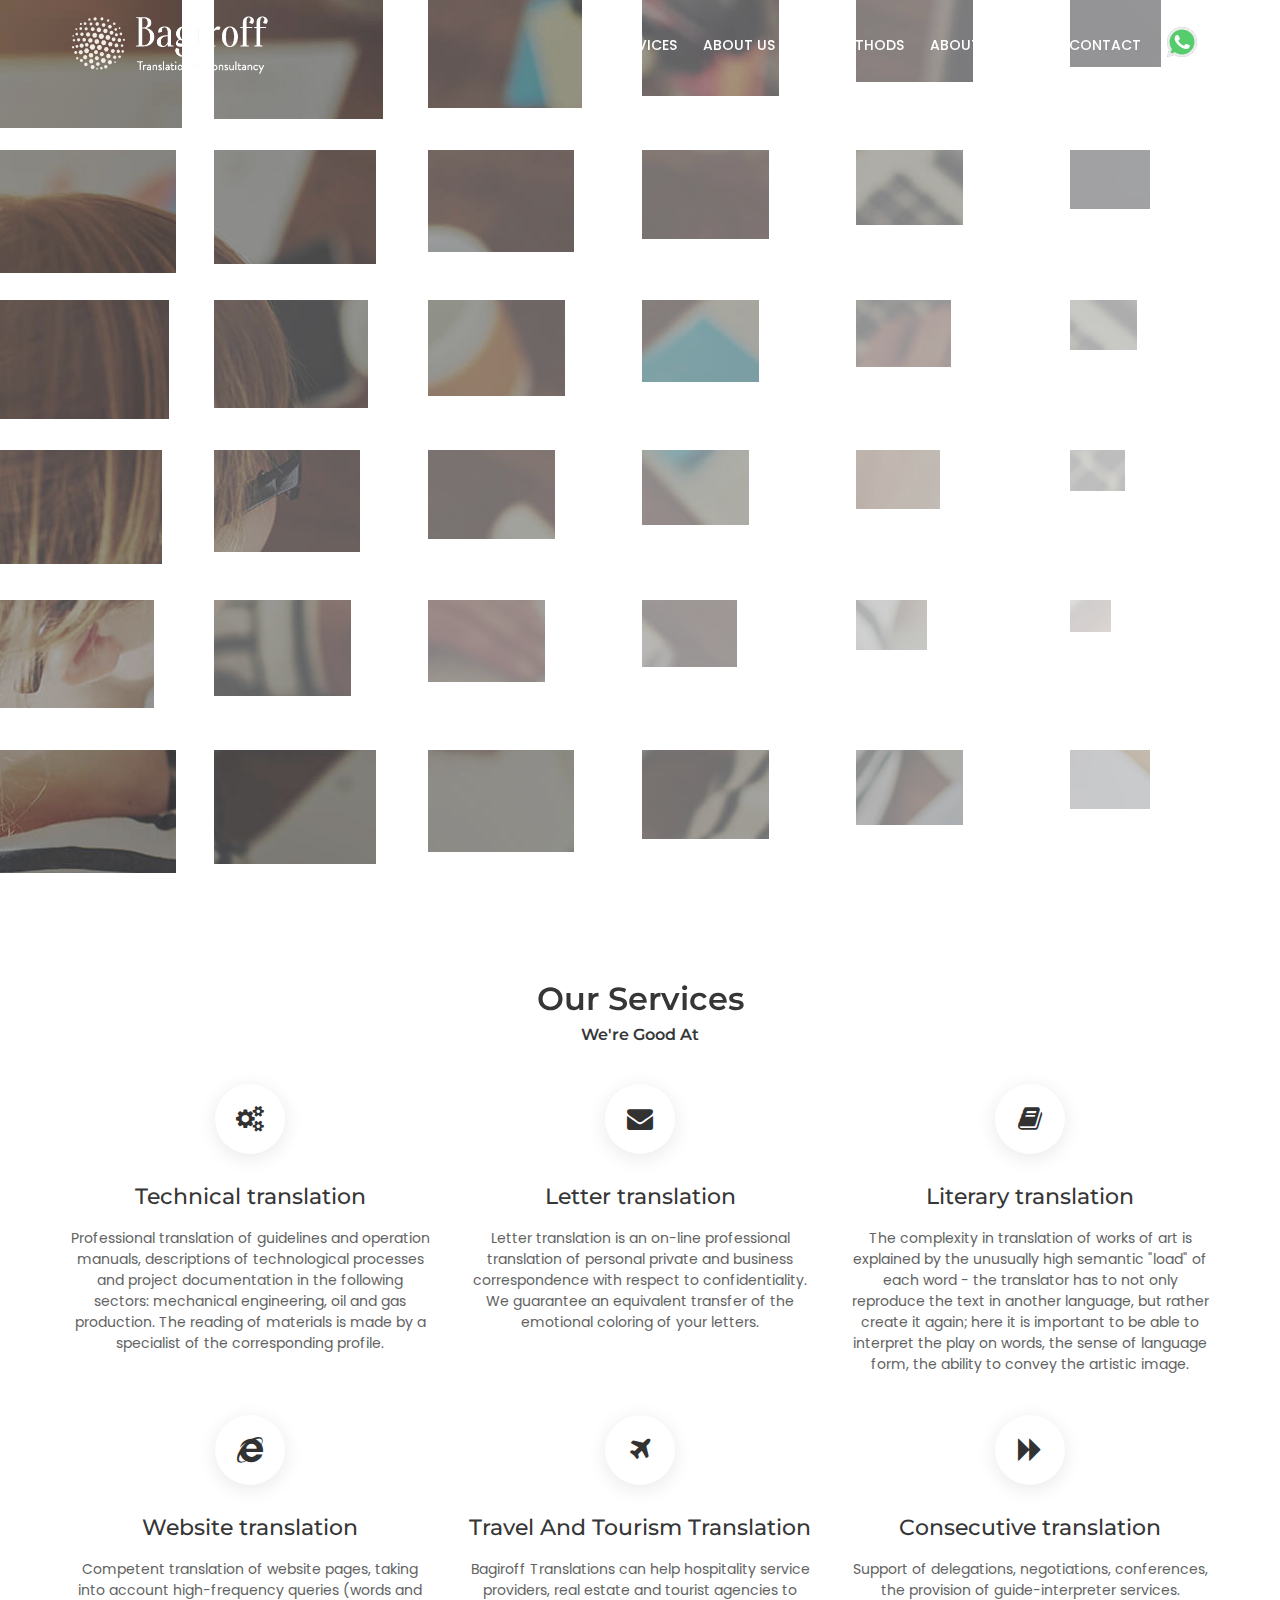
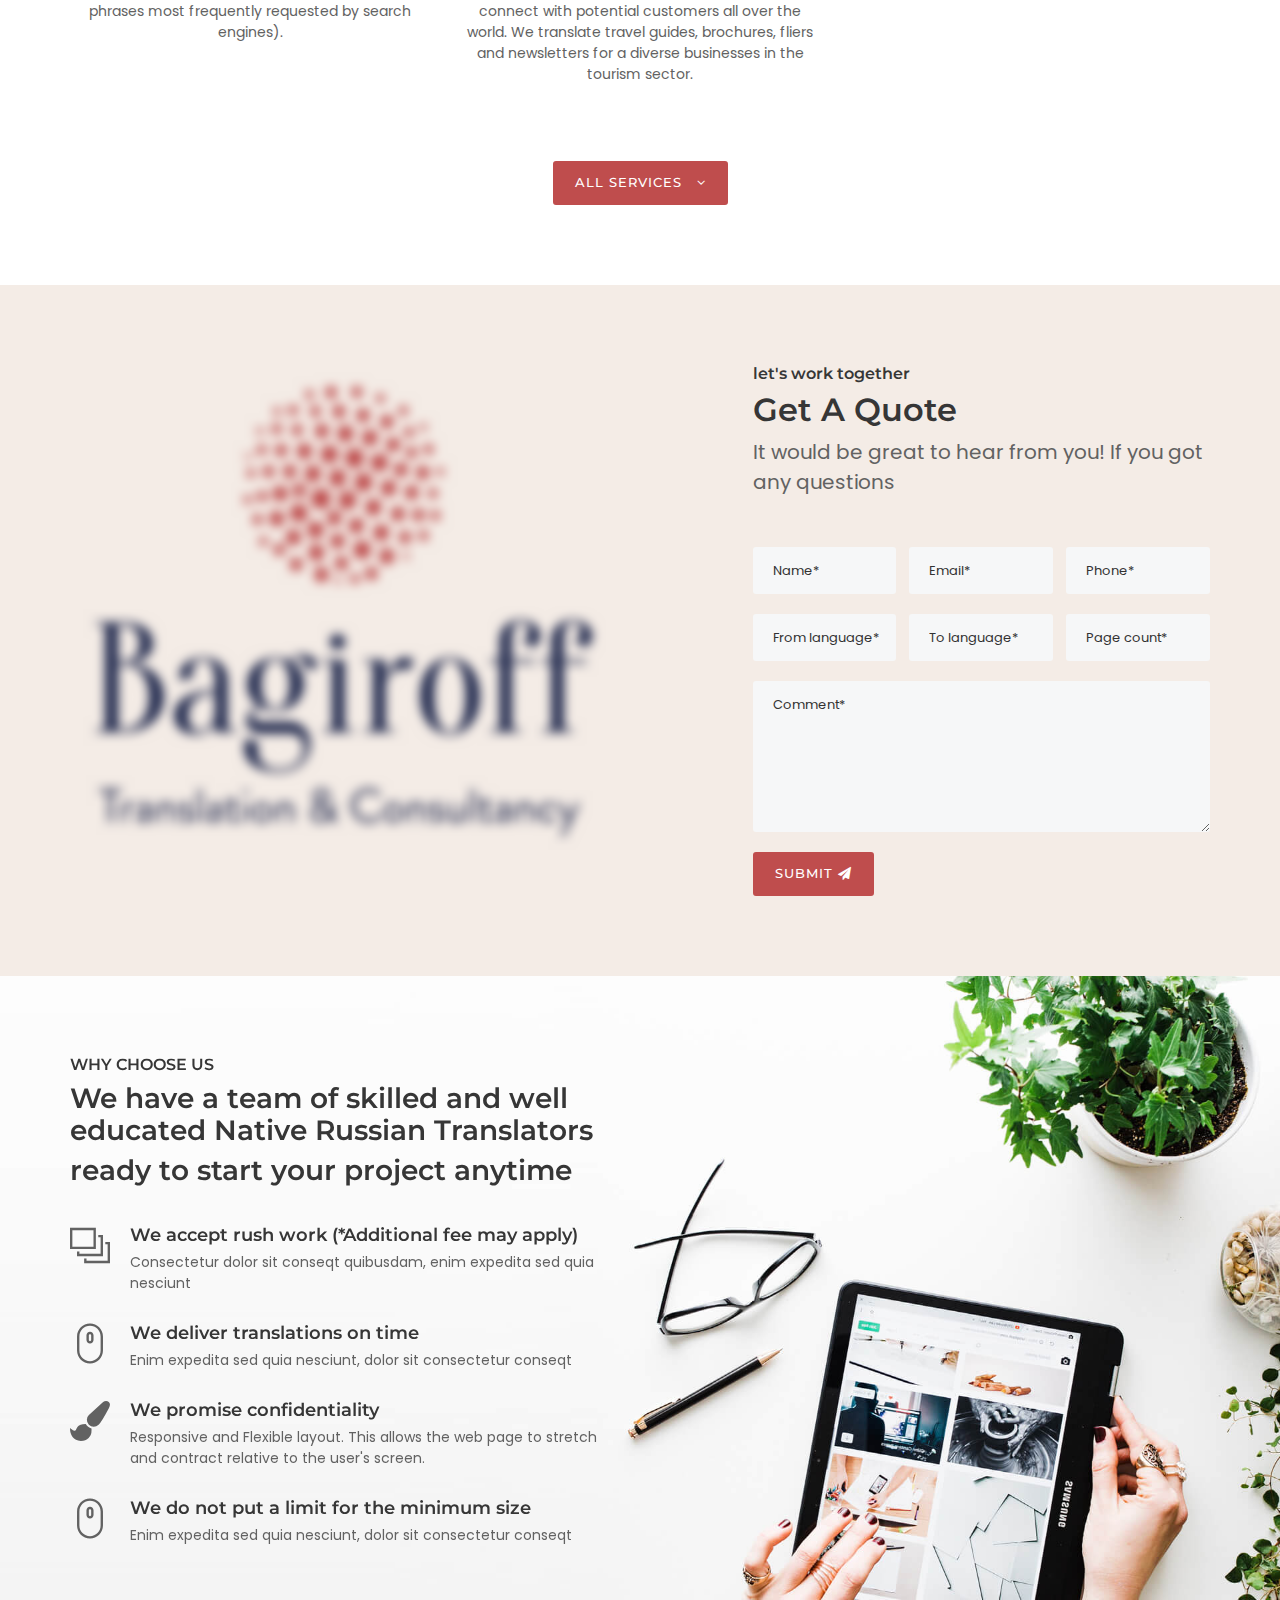
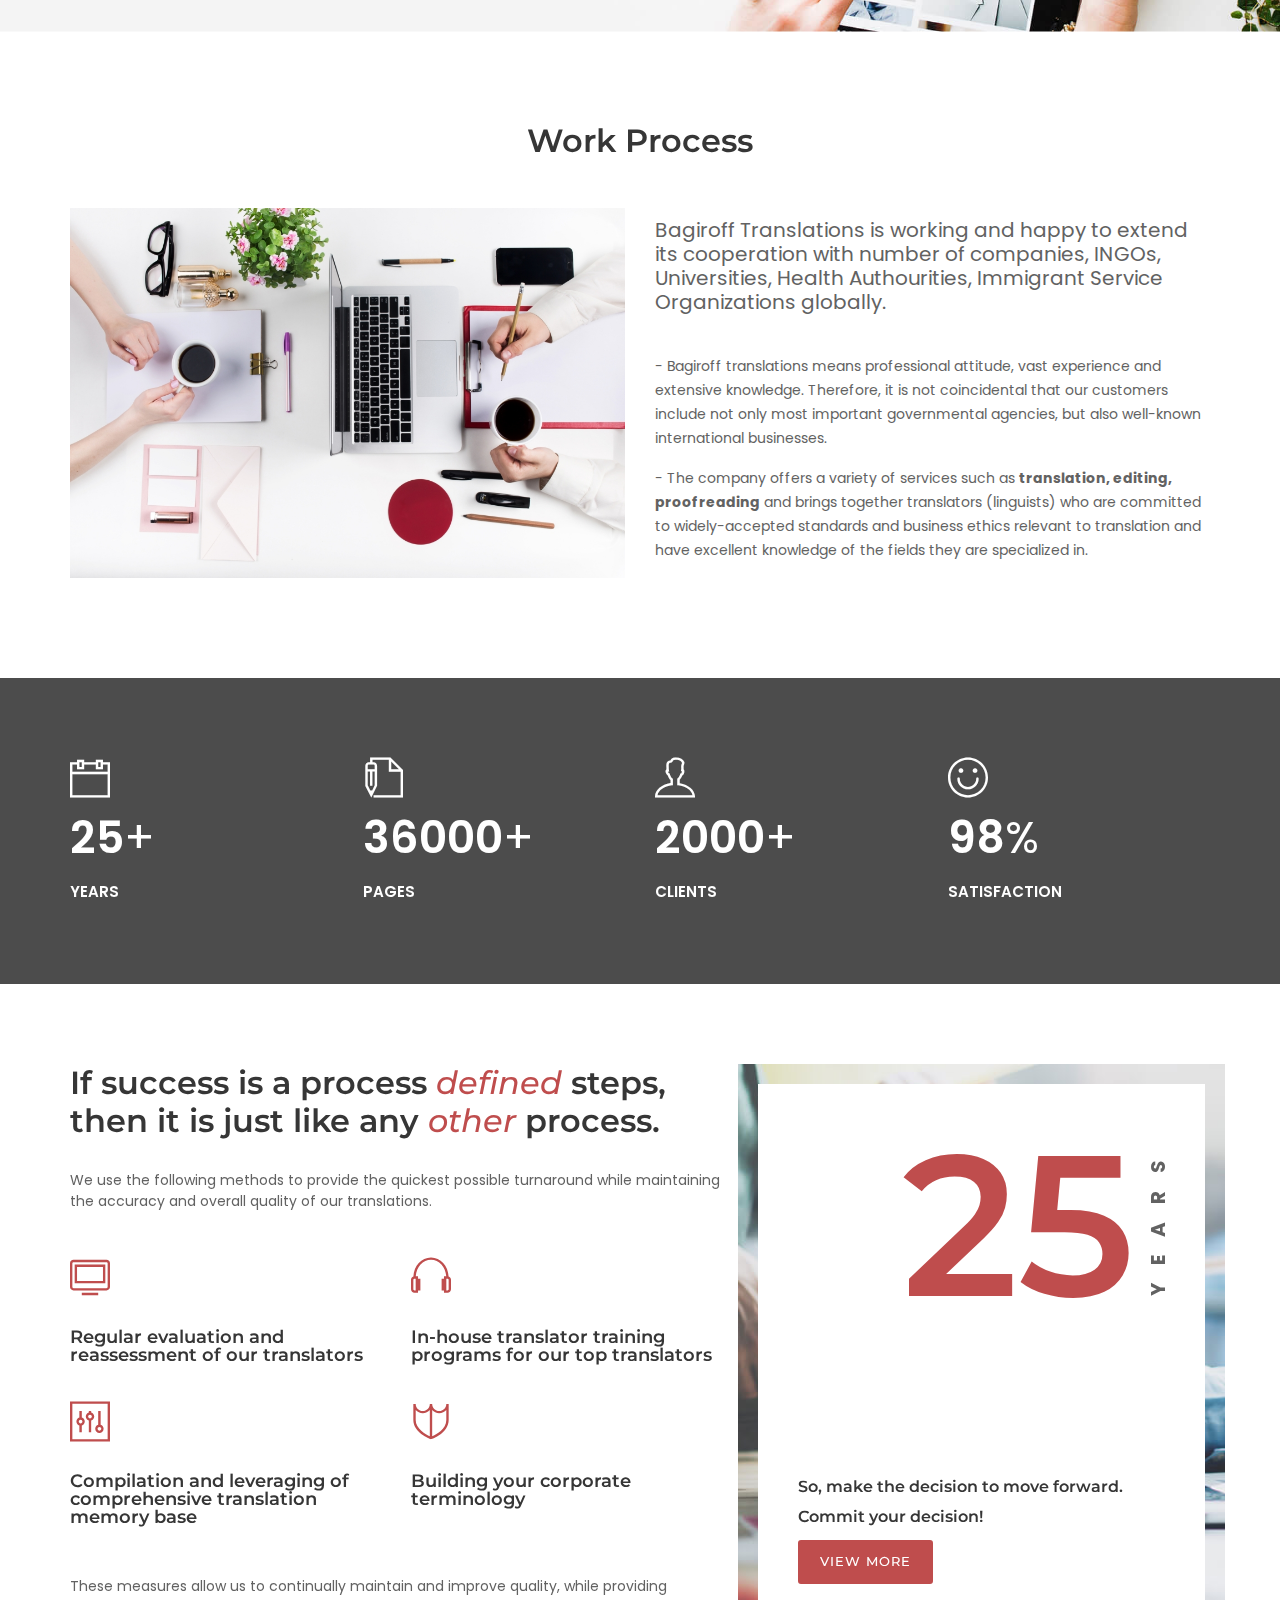
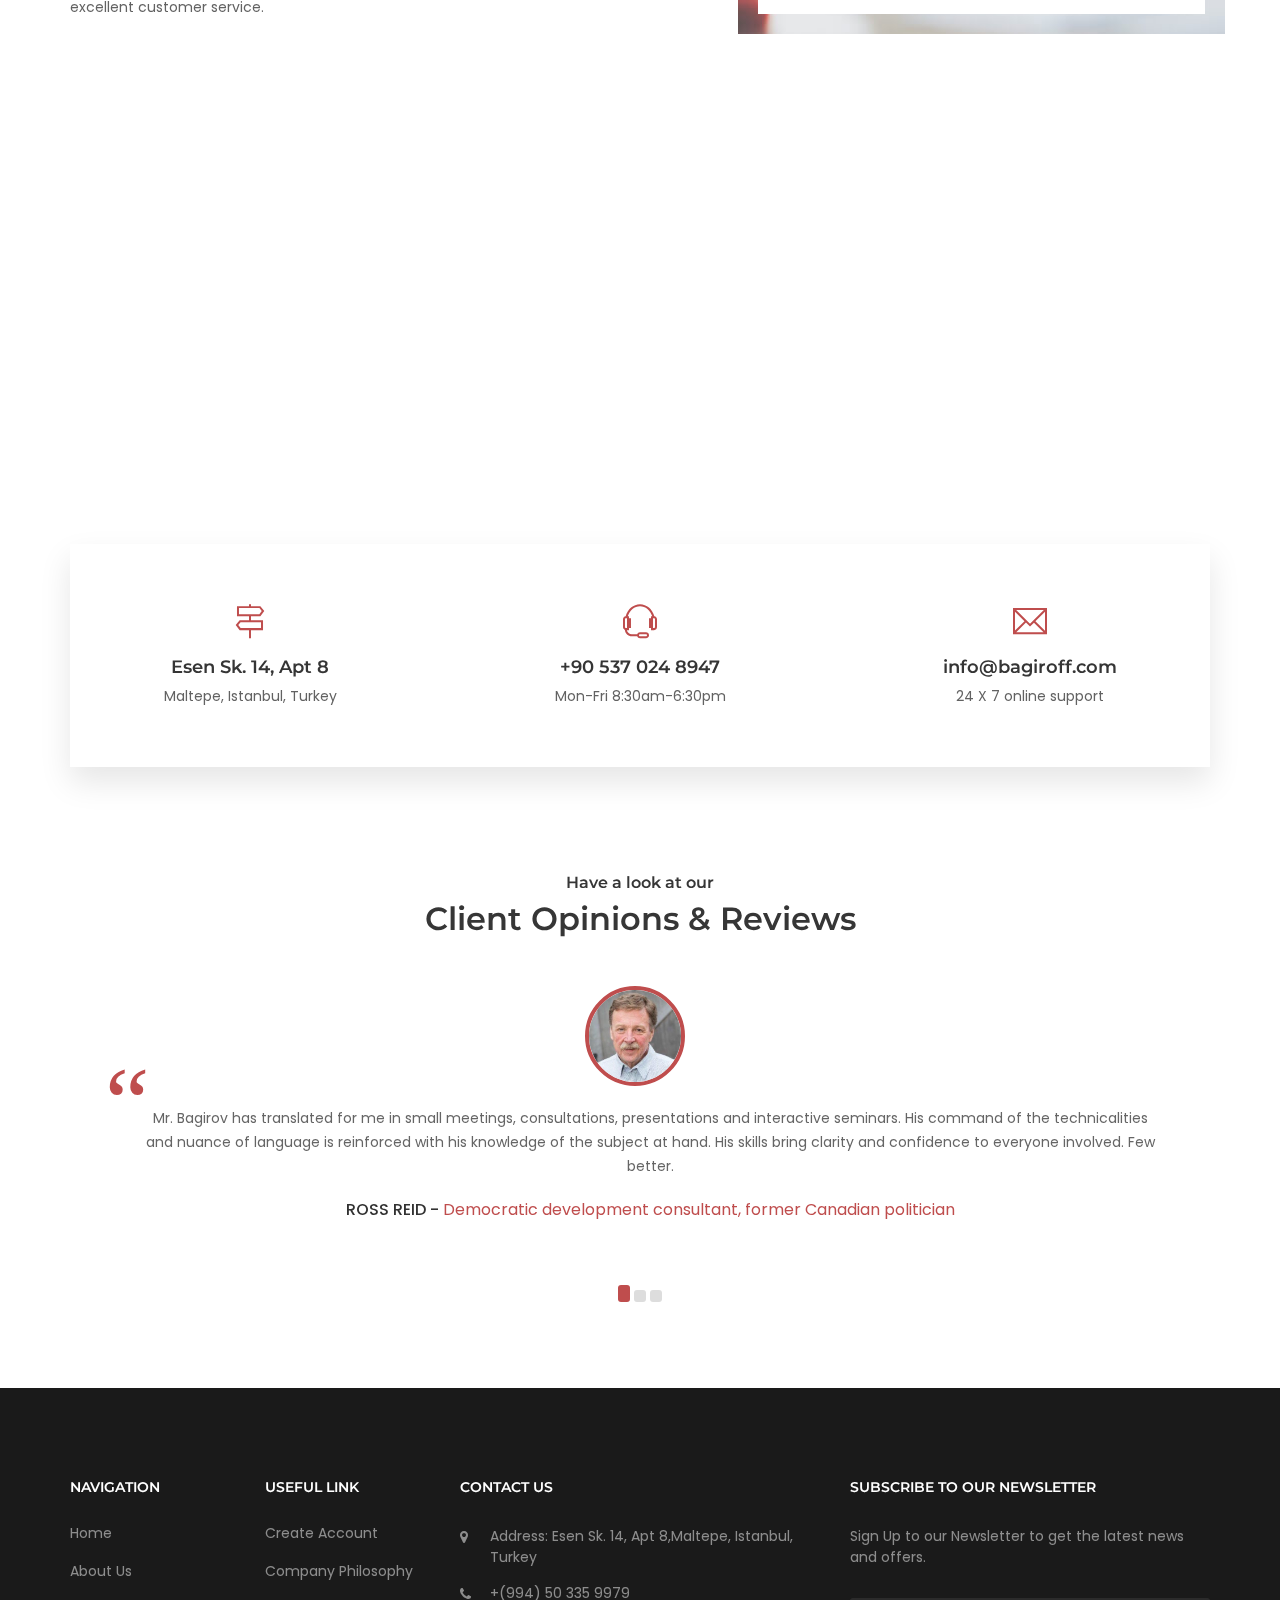
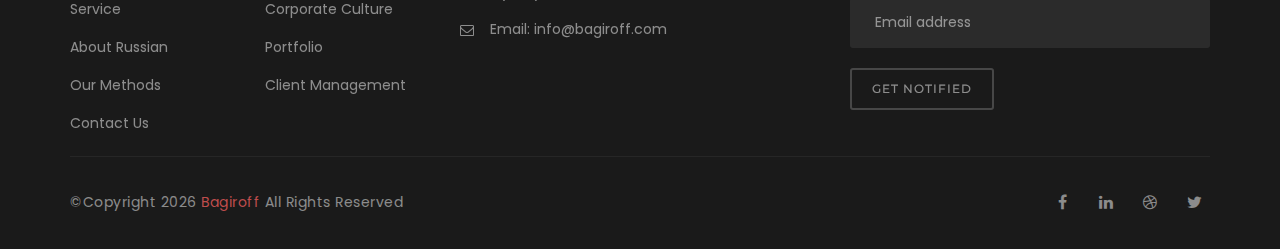
==== commit 9ec7067d: "[*] russian image, logo blur, submit, wp, footer email" ====
--- a/index.html
+++ b/index.html
@@ -96,8 +96,9 @@
                       <li><a href="#services">Services </a></li>
                       <li><a href="about.html">About Us </a></li>
                       <li><a href="#methods">Our Methods </a></li>
+                      <li><a href="russian.html">About Russian</a></li>
                       <li><a href="#contact">Contact </a></li>
-                      <li><a href="russian.html">About Russian</a></li>
+                      <li><a href="https://api.whatsapp.com/send?phone=905370248947" target="blank"><img style="width: 30px;" src="assets/images/wp.png" alt=""></a></li>
                     </ul>
                   </div>
                 </div>
@@ -496,7 +497,7 @@
     <section id="quote" class="split-section gray-bg page-section-ptb">
       <div class="side-background">
         <div class="col-lg-6 img-side img-left">
-          <img class="mt-30" src="assets/images/logo_square.png" alt="">
+          <img class="mt-30" src="assets/images/logo_square_blur.png" alt="">
         </div>
       </div>
       <div class="container">
@@ -508,7 +509,7 @@
               <p class=" mb-50">It would be great to hear from you! If you got any questions</p>
             </div>
             <div id="formmessage">Success/Error Message Goes Here</div>
-              <form id="contactform" role="form" method="post" action="">
+              <form method="post" action="">
                 <div class="contact-form clearfix">
                   <div class="section-field">
                     <input id="name" type="text" placeholder="Name*" class="form-control" name="name">
@@ -534,8 +535,8 @@
                   <!-- Google reCaptch-->
                 <!-- <div class="g-recaptcha section-field clearfix" data-sitekey="6LfNmS0UAAAAAO_ZVFQoQmkGPMlQXmKgVbizHFoq"></div> -->
                   <div class="submit-button">
-                    <input type="hidden" name="action" value="sendEmail">
-                    <button id="submit" name="submit" type="submit" value="Send" class="button"><span> Submit </span> <i class="fa fa-paper-plane"></i></button>
+                    <!-- <input type="hidden" name="action" value="sendEmail"> -->
+                    <button type="submit" class="button"><span> Submit </span> <i class="fa fa-paper-plane"></i></button>
                   </div>
                 </div>
               </form>
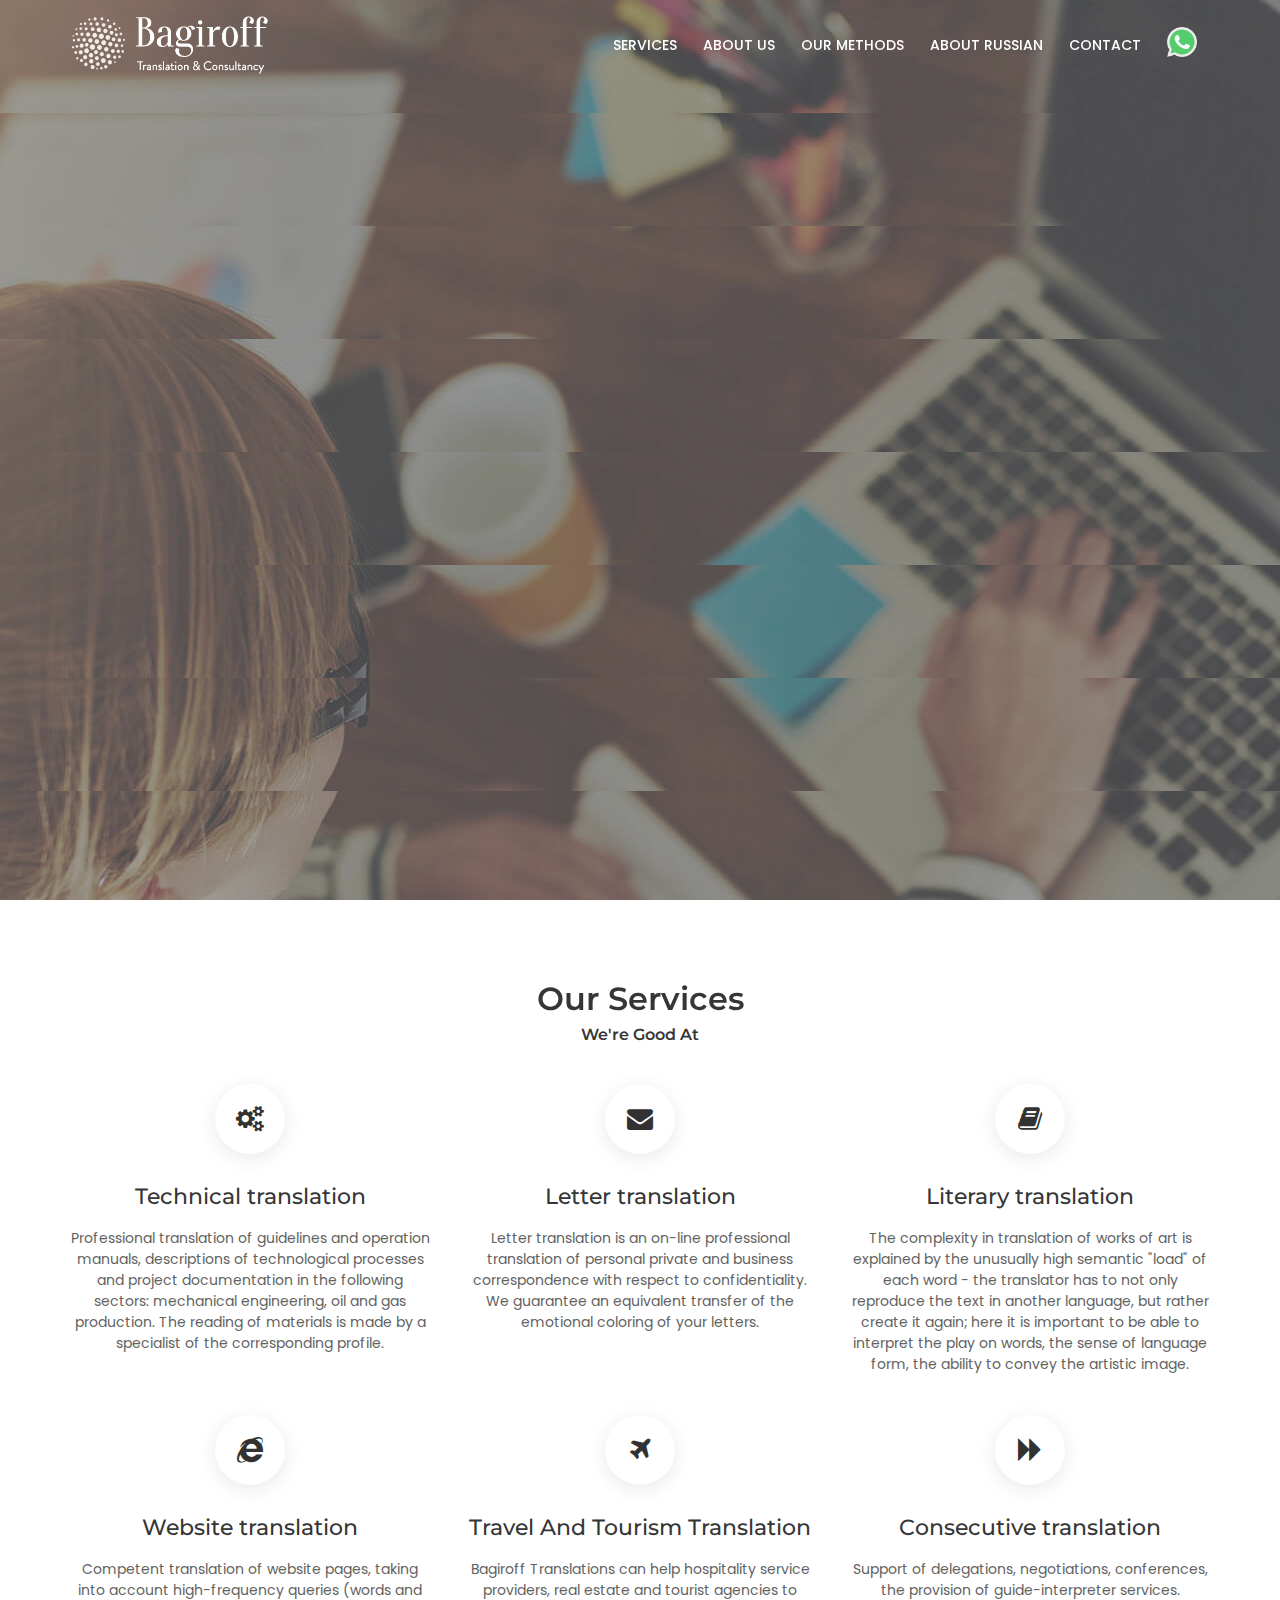
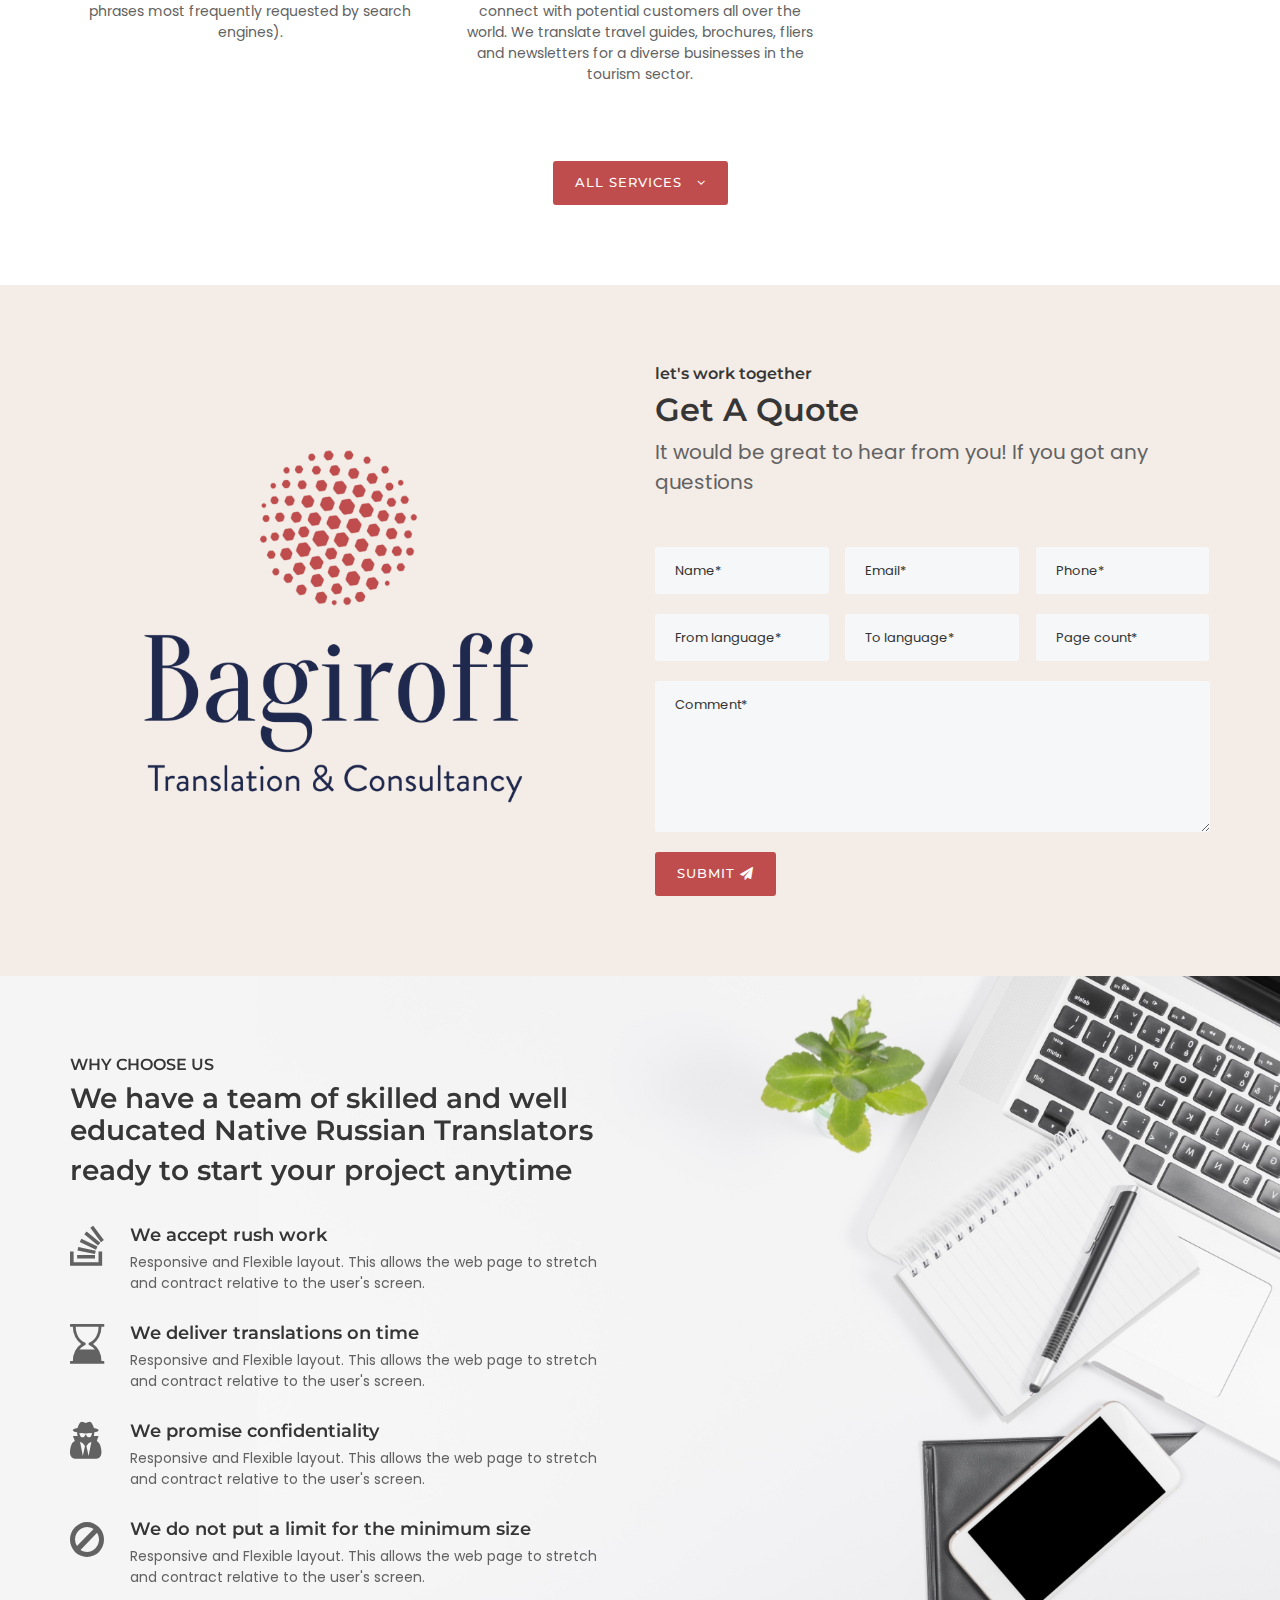
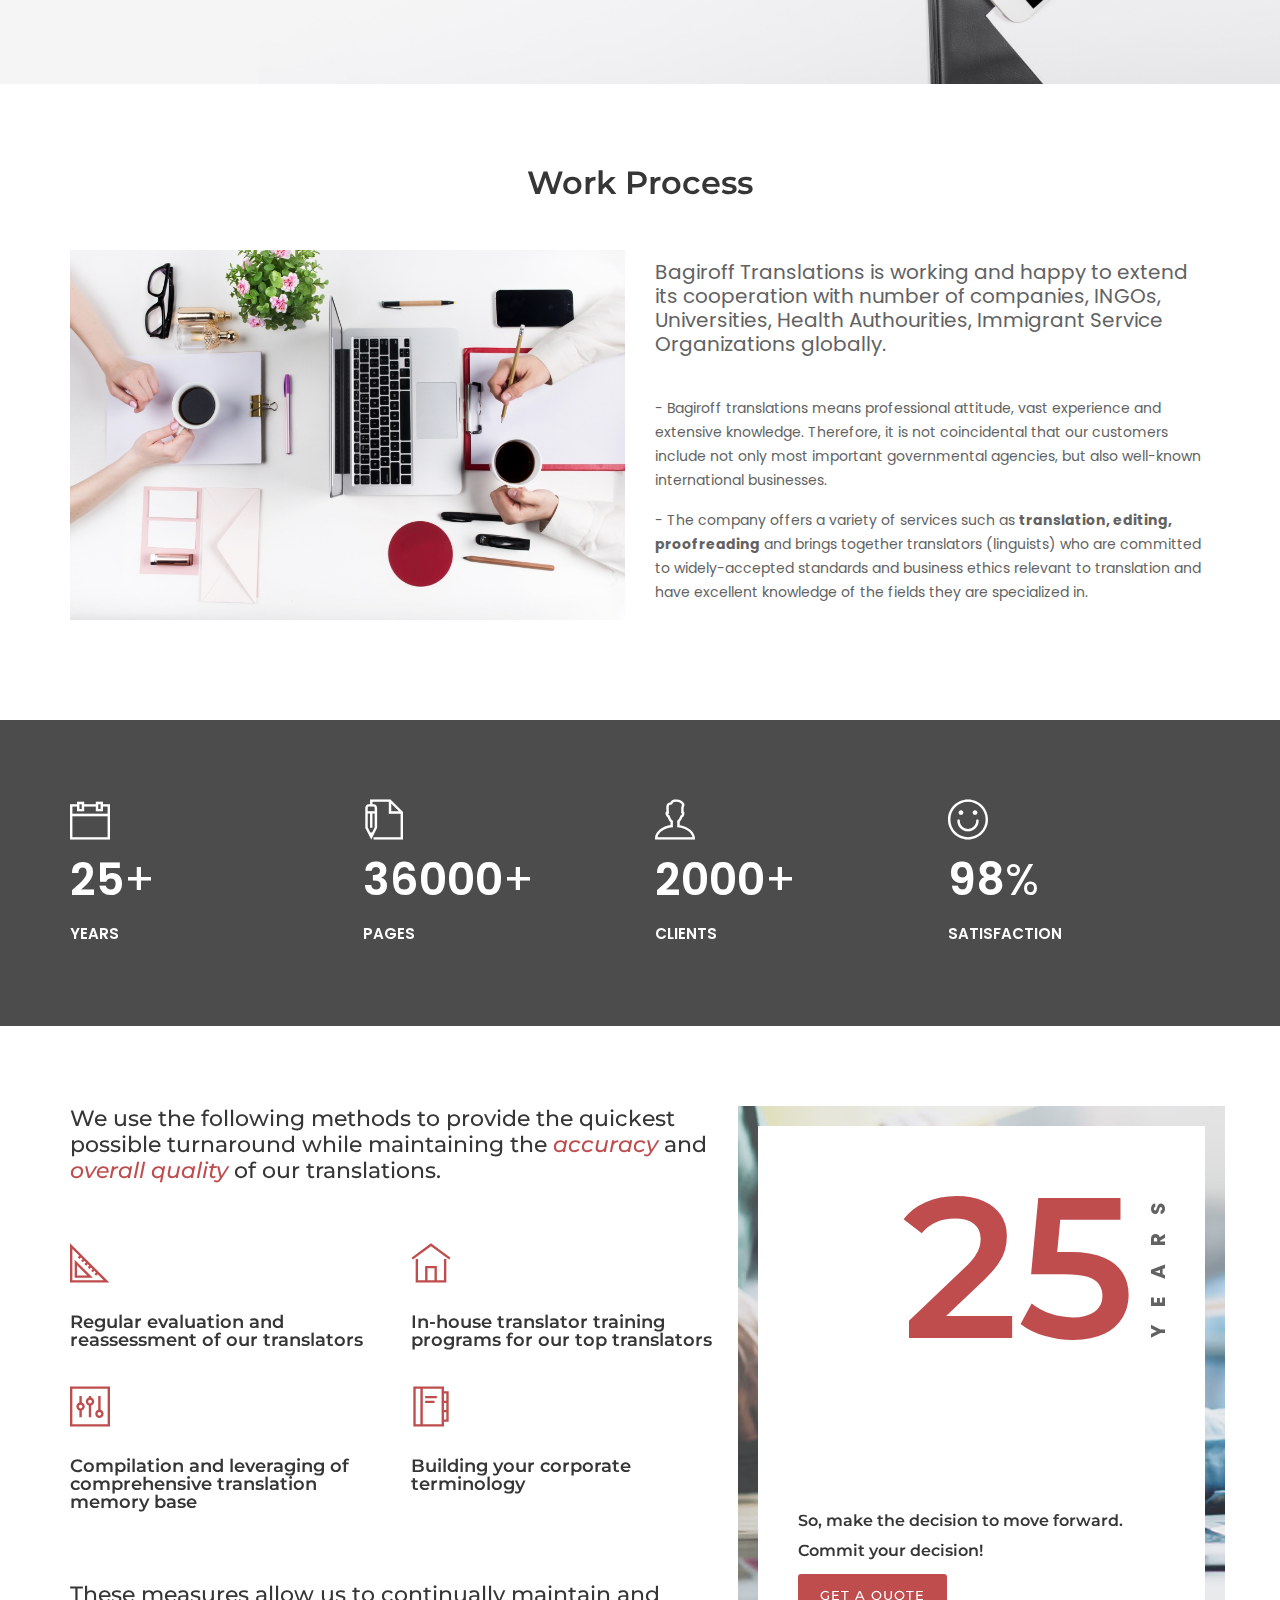
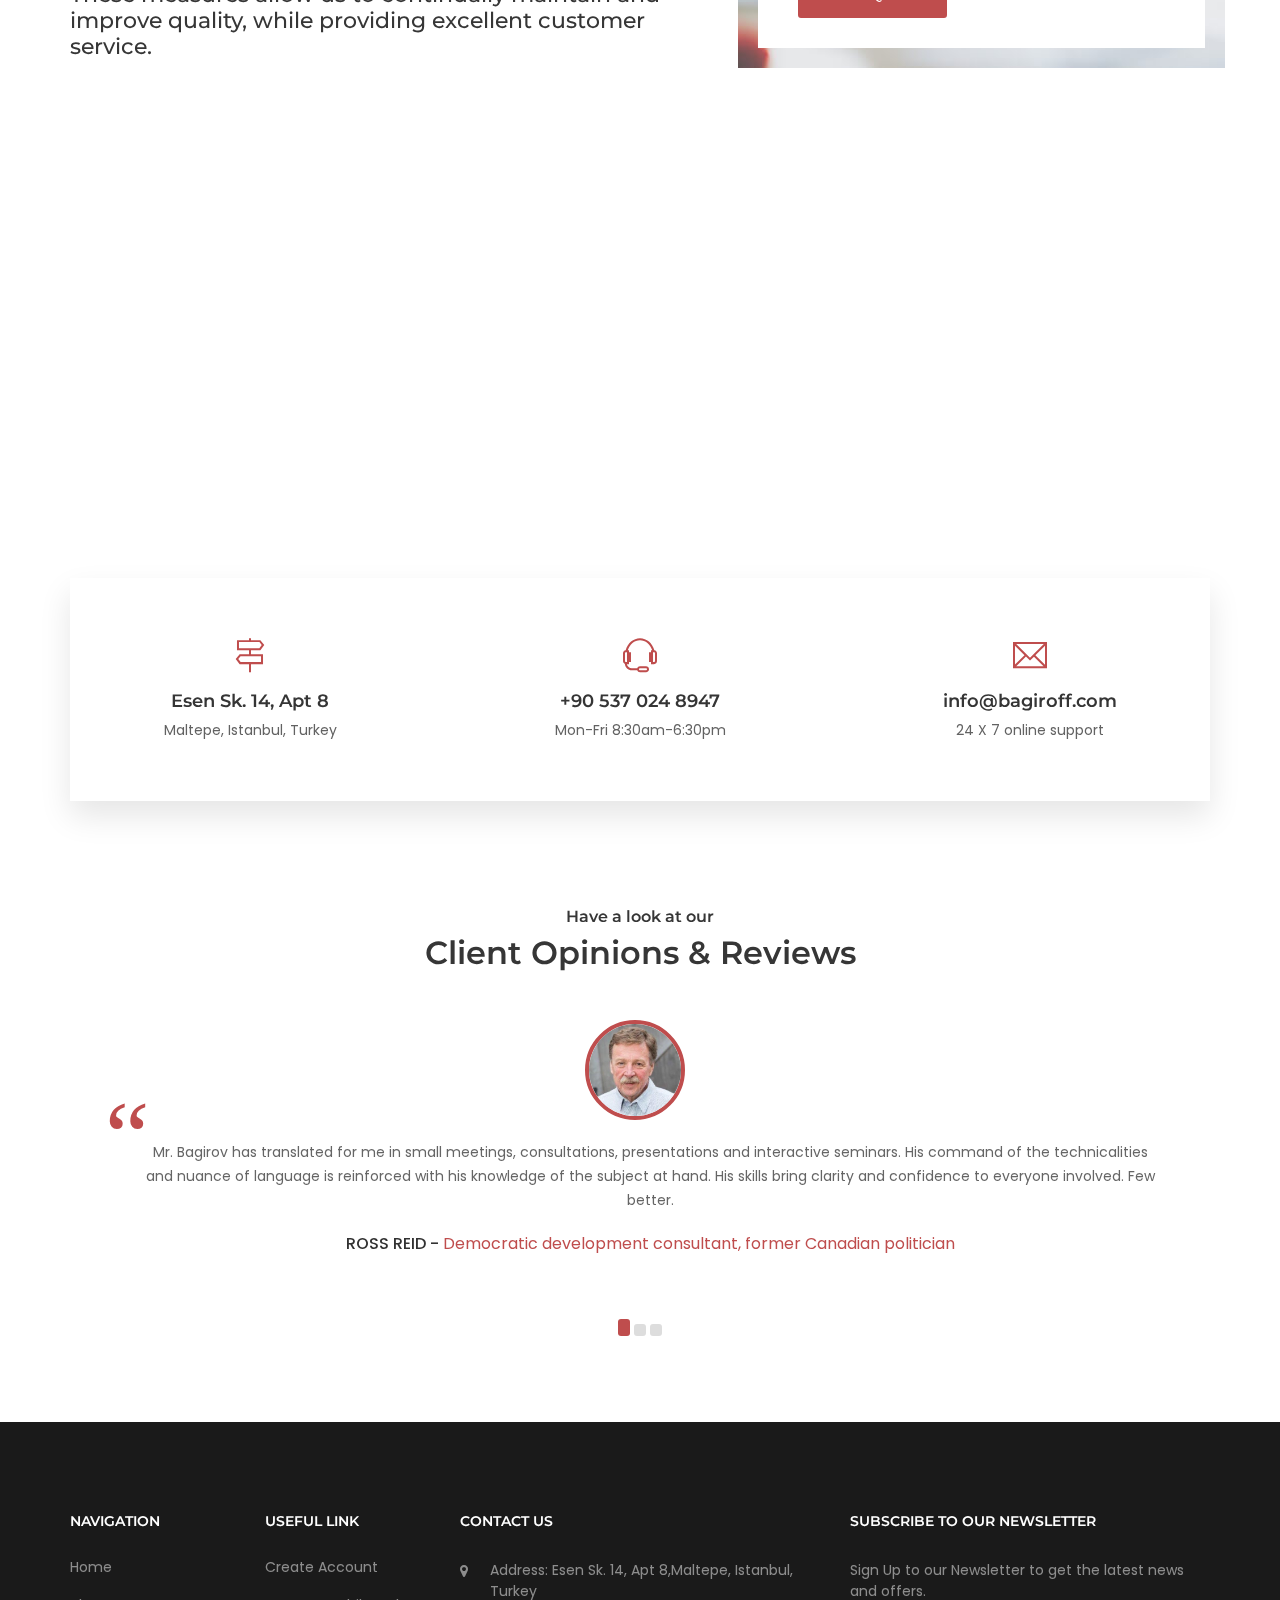
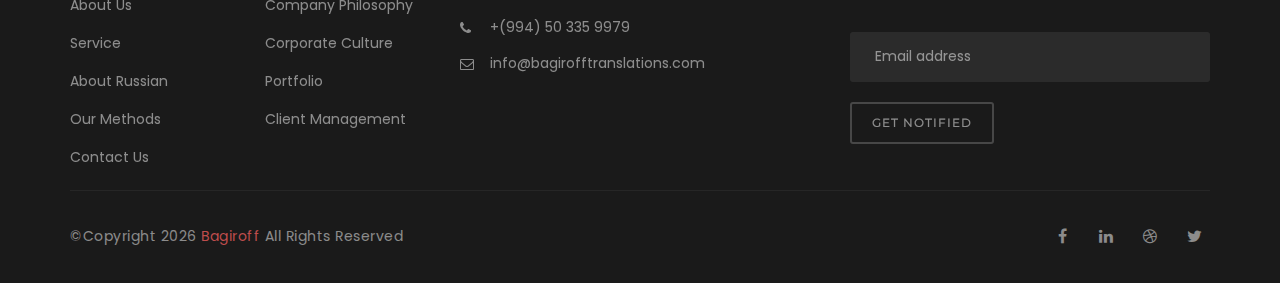
==== commit b6534011: "[*] why choose us, 25 years" ====
--- a/index.html
+++ b/index.html
@@ -98,7 +98,8 @@
                       <li><a href="#methods">Our Methods </a></li>
                       <li><a href="russian.html">About Russian</a></li>
                       <li><a href="#contact">Contact </a></li>
-                      <li><a href="https://api.whatsapp.com/send?phone=905370248947" target="blank"><img style="width: 30px;" src="assets/images/wp.png" alt=""></a></li>
+                      <li><a href="https://api.whatsapp.com/send?phone=905370248947" target="blank"><img
+                            style="width: 30px;" src="assets/images/wp.png" alt=""></a></li>
                     </ul>
                   </div>
                 </div>
@@ -208,9 +209,10 @@
                 Reliable </div> -->
 
               <!-- LAYER NR. 8 -->
-              <a class="tp-caption rev-btn  tp-resizeme  rev-button" href="#quote" target="_self" id="slide-755-layer-15"
-                data-x="center" data-hoffset="" data-y="center" data-voffset="160" data-width="['auto']"
-                data-height="['auto']" data-type="button" data-actions='' data-responsive_offset="on"
+              <a class="tp-caption rev-btn  tp-resizeme  rev-button" href="#quote" target="_self"
+                id="slide-755-layer-15" data-x="center" data-hoffset="" data-y="center" data-voffset="160"
+                data-width="['auto']" data-height="['auto']" data-type="button" data-actions=''
+                data-responsive_offset="on"
                 data-frames='[{"delay":4000,"speed":1000,"frame":"0","from":"y:[100%];z:0;rX:0deg;rY:0;rZ:0;sX:1;sY:1;skX:0;skY:0;opacity:0;","to":"o:1;","ease":"Power4.easeInOut"},{"delay":"wait","speed":1000,"frame":"999","to":"opacity:0;","ease":"Power3.easeInOut"},{"frame":"hover","speed":"300","ease":"Power0.easeInOut","to":"o:1;rX:0;rY:0;rZ:0;z:0;","style":"c:rgb(255,255,255);bg:rgb(0,0,0);bs:solid;bw:0 0 0 0;"}]'
                 data-textAlign="['inherit','inherit','inherit','inherit']" data-paddingtop="[12,12,12,12]"
                 data-paddingright="[35,35,35,35]" data-paddingbottom="[12,12,12,12]" data-paddingleft="[35,35,35,35]"
@@ -232,13 +234,13 @@
 
               <!-- LAYER NR. 9 -->
               <div class="tp-caption   tp-resizeme" id="slide-755-layer-1" data-x="center" data-y="center"
-              data-voffset="-30" data-width="['auto']" data-height="['auto']" data-type="text"
-              data-responsive_offset="on"
-              data-frames='[{"delay":1000,"speed":1500,"frame":"0","from":"x:right;opacity:0;","to":"o:1;","ease":"Power3.easeInOut"},{"delay":"wait","speed":1000,"frame":"999","to":"opacity:0;","ease":"nothing"}]'
-              data-textAlign="['center','center','center','center']" data-paddingtop="[0,0,0,0]"
-              data-paddingright="[0,0,0,0]" data-paddingbottom="[0,0,0,0]" data-paddingleft="[0,0,0,0]"
-              style="z-index: 7; white-space: nowrap; font-size: 50px; line-height: 70px; font-weight: 600; color: rgba(255,255,255,1); font-family: Montserrat ;">
-              We are bridging the language divide </div>
+                data-voffset="-30" data-width="['auto']" data-height="['auto']" data-type="text"
+                data-responsive_offset="on"
+                data-frames='[{"delay":1000,"speed":1500,"frame":"0","from":"x:right;opacity:0;","to":"o:1;","ease":"Power3.easeInOut"},{"delay":"wait","speed":1000,"frame":"999","to":"opacity:0;","ease":"nothing"}]'
+                data-textAlign="['center','center','center','center']" data-paddingtop="[0,0,0,0]"
+                data-paddingright="[0,0,0,0]" data-paddingbottom="[0,0,0,0]" data-paddingleft="[0,0,0,0]"
+                style="z-index: 7; white-space: nowrap; font-size: 50px; line-height: 70px; font-weight: 600; color: rgba(255,255,255,1); font-family: Montserrat ;">
+                We are bridging the language divide </div>
 
               <div class="tp-caption   tp-resizeme" id="slide-755-layer-5" data-x="center" data-hoffset="-285"
                 data-y="center" data-voffset="80" data-width="['auto']" data-height="['auto']" data-type="text"
@@ -291,23 +293,24 @@
 
               <!-- LAYER NR. 12 -->
               <div class="tp-caption   tp-resizeme" id="slide-755-layer-15" data-x="center" data-y="center"
-              data-voffset="150" data-width="['auto']" data-height="['auto']" data-type="text"
-              data-responsive_offset="on"
-              data-frames='[{"delay":3500,"speed":1500,"frame":"0","from":"y:-50px;opacity:0;","to":"o:1;","ease":"Power3.easeInOut"},{"delay":"wait","speed":1000,"frame":"999","to":"opacity:0;","ease":"nothing"}]'
-              data-textAlign="['center','center','center','center']" data-paddingtop="[0,0,0,0]"
-              data-paddingright="[0,0,0,0]" data-paddingbottom="[0,0,0,0]" data-paddingleft="[0,0,0,0]"
-              style="z-index: 7; white-space: nowrap; font-size: 20px; line-height: 70px;text-transform:uppercase; font-weight: 600; color: rgba(255,255,255,1); font-family: Montserrat ;">
-              Machine free - Human translations </div>
+                data-voffset="150" data-width="['auto']" data-height="['auto']" data-type="text"
+                data-responsive_offset="on"
+                data-frames='[{"delay":3500,"speed":1500,"frame":"0","from":"y:-50px;opacity:0;","to":"o:1;","ease":"Power3.easeInOut"},{"delay":"wait","speed":1000,"frame":"999","to":"opacity:0;","ease":"nothing"}]'
+                data-textAlign="['center','center','center','center']" data-paddingtop="[0,0,0,0]"
+                data-paddingright="[0,0,0,0]" data-paddingbottom="[0,0,0,0]" data-paddingleft="[0,0,0,0]"
+                style="z-index: 7; white-space: nowrap; font-size: 20px; line-height: 70px;text-transform:uppercase; font-weight: 600; color: rgba(255,255,255,1); font-family: Montserrat ;">
+                Machine free - Human translations </div>
 
               <!-- LAYER NR. 13 -->
-              <a class="tp-caption rev-btn  tp-resizeme  rev-button" href="#services" target="_self" id="slide-755-layer-15"
-              data-x="center" data-hoffset="" data-y="center" data-voffset="235" data-width="['auto']"
-              data-height="['auto']" data-type="button" data-actions='' data-responsive_offset="on"
-              data-frames='[{"delay":4000,"speed":1000,"frame":"0","from":"y:[100%];z:0;rX:0deg;rY:0;rZ:0;sX:1;sY:1;skX:0;skY:0;opacity:0;","to":"o:1;","ease":"Power4.easeInOut"},{"delay":"wait","speed":1000,"frame":"999","to":"opacity:0;","ease":"Power3.easeInOut"},{"frame":"hover","speed":"300","ease":"Power0.easeInOut","to":"o:1;rX:0;rY:0;rZ:0;z:0;","style":"c:rgb(255,255,255);bg:rgb(0,0,0);bs:solid;bw:0 0 0 0;"}]'
-              data-textAlign="['inherit','inherit','inherit','inherit']" data-paddingtop="[12,12,12,12]"
-              data-paddingright="[35,35,35,35]" data-paddingbottom="[12,12,12,12]" data-paddingleft="[35,35,35,35]"
-              style="z-index: 17; white-space: nowrap; font-size: 12px; line-height: 22px; font-weight: 600; color: rgba(255,255,255,1); font-family:Montserrat ;text-transform:uppercase;background-color:#BF4D4D;border-color:rgba(0,0,0,1);border-radius:3px 3px 3px 3px;outline:none;box-shadow:none;box-sizing:border-box;-moz-box-sizing:border-box;-webkit-box-sizing:border-box;cursor:pointer;text-decoration: none;">
-              Discover more </a>
+              <a class="tp-caption rev-btn  tp-resizeme  rev-button" href="#services" target="_self"
+                id="slide-755-layer-15" data-x="center" data-hoffset="" data-y="center" data-voffset="235"
+                data-width="['auto']" data-height="['auto']" data-type="button" data-actions=''
+                data-responsive_offset="on"
+                data-frames='[{"delay":4000,"speed":1000,"frame":"0","from":"y:[100%];z:0;rX:0deg;rY:0;rZ:0;sX:1;sY:1;skX:0;skY:0;opacity:0;","to":"o:1;","ease":"Power4.easeInOut"},{"delay":"wait","speed":1000,"frame":"999","to":"opacity:0;","ease":"Power3.easeInOut"},{"frame":"hover","speed":"300","ease":"Power0.easeInOut","to":"o:1;rX:0;rY:0;rZ:0;z:0;","style":"c:rgb(255,255,255);bg:rgb(0,0,0);bs:solid;bw:0 0 0 0;"}]'
+                data-textAlign="['inherit','inherit','inherit','inherit']" data-paddingtop="[12,12,12,12]"
+                data-paddingright="[35,35,35,35]" data-paddingbottom="[12,12,12,12]" data-paddingleft="[35,35,35,35]"
+                style="z-index: 17; white-space: nowrap; font-size: 12px; line-height: 22px; font-weight: 600; color: rgba(255,255,255,1); font-family:Montserrat ;text-transform:uppercase;background-color:#BF4D4D;border-color:rgba(0,0,0,1);border-radius:3px 3px 3px 3px;outline:none;box-shadow:none;box-sizing:border-box;-moz-box-sizing:border-box;-webkit-box-sizing:border-box;cursor:pointer;text-decoration: none;">
+                Discover more </a>
 
               <!-- LAYER NR. 15 -->
               <!-- <div class="tp-caption   tp-resizeme" id="slide-756-layer-15" data-x="60" data-y="center" data-voffset="6"
@@ -425,8 +428,9 @@
               </div>
               <div class="feature-info">
                 <h4 class="text-back pb-10">Travel And Tourism Translation</h4>
-                <p>Bagiroff Translations can help hospitality service providers, 
-                  real estate and tourist agencies to connect with potential customers all over the world. We translate travel guides, 
+                <p>Bagiroff Translations can help hospitality service providers,
+                  real estate and tourist agencies to connect with potential customers all over the world. We translate
+                  travel guides,
                   brochures, fliers and newsletters for a diverse businesses in the tourism sector.</p>
               </div>
             </div>
@@ -451,7 +455,7 @@
               </div>
               <div class="feature-info">
                 <h4 class="text-back pb-10">Telephone calls</h4>
-                <p>Translation of telephone conferences in ONLINE mode, 
+                <p>Translation of telephone conferences in ONLINE mode,
                   implementation of telephone conferences.</p>
               </div>
             </div>
@@ -473,7 +477,7 @@
                 <span class="fa fa-commenting theme-color"></span>
               </div>
               <div class="feature-info">
-                <h4 class="text-back pb-10">No Name</h4>
+                <h4 class="text-back pb-10">Event documents</h4>
                 <p>Translation of reports, communiqué, speeches, presentations, press releases, agendas.</p>
               </div>
             </div>
@@ -495,145 +499,151 @@
 work-process -->
 
     <section id="quote" class="split-section gray-bg page-section-ptb">
-      <div class="side-background">
-        <div class="col-lg-6 img-side img-left">
-          <img class="mt-30" src="assets/images/logo_square_blur.png" alt="">
-        </div>
-      </div>
       <div class="container">
         <div class="row justify-content-end">
-          <div class="col-lg-5">
+          <div class="col-lg-6">
+            <img class="mt-30" src="assets/images/logo_square.png" style="max-width: 500px;" alt="">
+          </div>
+          <div class="col-lg-6">
             <div class="section-title">
               <h6 class="">let's work together</h6>
               <h2 class=" title-effect">Get A Quote</h2>
               <p class=" mb-50">It would be great to hear from you! If you got any questions</p>
             </div>
             <div id="formmessage">Success/Error Message Goes Here</div>
-              <form method="post" action="">
-                <div class="contact-form clearfix">
-                  <div class="section-field">
-                    <input id="name" type="text" placeholder="Name*" class="form-control" name="name">
-                  </div>
-                  <div class="section-field">
-                    <input type="email" placeholder="Email*" class="form-control" name="email">
-                  </div>
-                  <div class="section-field">
-                    <input type="text" placeholder="Phone*" class="form-control" name="phone">
-                  </div>
-                  <div class="section-field">
-                    <input id="name" type="text" placeholder="From language*" class="form-control" name="fromlang">
-                  </div>
-                  <div class="section-field">
-                    <input type="text" placeholder="To language*" class="form-control" name="tolang">
-                  </div>
-                  <div class="section-field">
-                    <input type="text" placeholder="Page count*" class="form-control" name="pagecount">
-                  </div>
-                  <div class="section-field textarea">
-                    <textarea class="input-message form-control" placeholder="Comment*" rows="7" name="message"></textarea>
-                  </div>
-                  <!-- Google reCaptch-->
+            <form method="post" action="">
+              <div class="contact-form clearfix">
+                <div class="section-field">
+                  <input id="name" type="text" placeholder="Name*" class="form-control" name="name">
+                </div>
+                <div class="section-field">
+                  <input type="email" placeholder="Email*" class="form-control" name="email">
+                </div>
+                <div class="section-field">
+                  <input type="text" placeholder="Phone*" class="form-control" name="phone">
+                </div>
+                <div class="section-field">
+                  <input id="name" type="text" placeholder="From language*" class="form-control" name="fromlang">
+                </div>
+                <div class="section-field">
+                  <input type="text" placeholder="To language*" class="form-control" name="tolang">
+                </div>
+                <div class="section-field">
+                  <input type="text" placeholder="Page count*" class="form-control" name="pagecount">
+                </div>
+                <div class="section-field textarea">
+                  <textarea class="input-message form-control" placeholder="Comment*" rows="7"
+                    name="message"></textarea>
+                </div>
+                <!-- Google reCaptch-->
                 <!-- <div class="g-recaptcha section-field clearfix" data-sitekey="6LfNmS0UAAAAAO_ZVFQoQmkGPMlQXmKgVbizHFoq"></div> -->
-                  <div class="submit-button">
-                    <!-- <input type="hidden" name="action" value="sendEmail"> -->
-                    <button type="submit" class="button"><span> Submit </span> <i class="fa fa-paper-plane"></i></button>
-                  </div>
-                </div>
-              </form>
-            <div id="ajaxloader" style="display:none"><img class="mx-auto mt-30 mb-30 d-block" src="images/pre-loader/loader-02.svg" alt=""></div>
-          </div>
-        </div>
-      </div>
-  </div>
-  </section>
-
-  <!--=================================
+                <div class="submit-button">
+                  <!-- <input type="hidden" name="action" value="sendEmail"> -->
+                  <button type="submit" class="button"><span> Submit </span> <i class="fa fa-paper-plane"></i></button>
+                </div>
+              </div>
+            </form>
+            <div id="ajaxloader" style="display:none"><img class="mx-auto mt-30 mb-30 d-block"
+                src="images/pre-loader/loader-02.svg" alt=""></div>
+          </div>
+        </div>
+      </div>
+    </section>
+
+    <!--=================================
   work-process -->
 
-  <!--=================================
+    <!--=================================
  services -->
 
-  <section class="page-section-ptb parallax" data-jarallax='{"speed": 1}'
-    style="background-image: url(assets/images/bg/28.jpg);">
-    <div class="container">
-      <div class="row">
-        <div class="col-6">
-          <div class="section-title">
-            <h6>WHY CHOOSE US</h6>
-            <h3>We have a team of skilled and well educated Native Russian Translators</h3>
-            <h3>ready to start your project anytime</h3>
-          </div>
-        </div>
-      </div>
-      <div class="row">
-        <div class="col-md-6">
-          <div class="feature-text left-icon">
-            <div class="feature-icon">
-              <span class="ti-layers-alt"></span>
-            </div>
-            <div class="feature-info">
-              <h5>We accept rush work (*Additional fee may apply)</h5>
-              <p>Consectetur dolor sit conseqt quibusdam, enim expedita sed quia nesciunt</p>
-            </div>
-          </div>
-          <div class="feature-text left-icon mt-30">
-            <div class="feature-icon">
-              <span class="ti-mouse"></span>
-            </div>
-            <div class="feature-info">
-              <h5>We deliver translations on time</h5>
-              <p>Enim expedita sed quia nesciunt, dolor sit consectetur conseqt</p>
-            </div>
-          </div>
-          <div class="feature-text left-icon mt-30">
-            <div class="feature-icon">
-              <span class="fa fa-paint-brush"></span>
-            </div>
-            <div class="feature-info">
-              <h5>We promise confidentiality </h5>
-              <p>Responsive and Flexible layout. This allows the web page to stretch and contract relative to the user's
-                screen.</p>
-            </div>
-          </div>
-          <div class="feature-text left-icon mt-30">
-            <div class="feature-icon">
-              <span class="ti-mouse"></span>
-            </div>
-            <div class="feature-info">
-              <h5>We do not put a limit for the minimum size</h5>
-              <p>Enim expedita sed quia nesciunt, dolor sit consectetur conseqt</p>
-            </div>
-          </div>
-        </div>
-      </div>
-    </div>
-  </section>
-
-  <!--=================================
+    <section class="page-section-ptb parallax" data-jarallax='{"speed": 1}'
+      style="background-image: url(assets/images/bg/whyus.jpg);">
+      <div class="container">
+        <div class="row">
+          <div class="col-6">
+            <div class="section-title">
+              <h6>WHY CHOOSE US</h6>
+              <h3>We have a team of skilled and well educated Native Russian Translators</h3>
+              <h3>ready to start your project anytime</h3>
+            </div>
+          </div>
+        </div>
+        <div class="row">
+          <div class="col-md-6">
+            <div class="feature-text left-icon">
+              <div class="feature-icon">
+                <span class="fa fa-stack-overflow"></span>
+              </div>
+              <div class="feature-info">
+                <h5>We accept rush work</h5>
+                <p>Responsive and Flexible layout. This allows the web page to stretch and contract relative to the
+                  user's
+                  screen.</p>
+              </div>
+            </div>
+            <div class="feature-text left-icon mt-30">
+              <div class="feature-icon">
+                <span class="fa fa-hourglass-end"></span>
+              </div>
+              <div class="feature-info">
+                <h5>We deliver translations on time</h5>
+                <p>Responsive and Flexible layout. This allows the web page to stretch and contract relative to the
+                  user's
+                  screen.</p>
+              </div>
+            </div>
+            <div class="feature-text left-icon mt-30">
+              <div class="feature-icon">
+                <span class="fa fa-user-secret"></span>
+              </div>
+              <div class="feature-info">
+                <h5>We promise confidentiality </h5>
+                <p>Responsive and Flexible layout. This allows the web page to stretch and contract relative to the
+                  user's
+                  screen.</p>
+              </div>
+            </div>
+            <div class="feature-text left-icon mt-30">
+              <div class="feature-icon">
+                <span class="fa fa-ban"></span>
+              </div>
+              <div class="feature-info">
+                <h5>We do not put a limit for the minimum size</h5>
+                <p>Responsive and Flexible layout. This allows the web page to stretch and contract relative to the
+                  user's
+                  screen.</p>
+              </div>
+            </div>
+          </div>
+        </div>
+      </div>
+    </section>
+
+    <!--=================================
  services -->
 
 
-<!--=================================
+    <!--=================================
  contact -->
 
- <section id="about" class="contact-4 page-section-ptb clearfix o-hidden">
-  <div class="container">
-    <div class="row">
-      <div class="col-lg-12 col-md-12">
-        <div class="section-title text-center">
-          <h2 class="title-effect">Work Process </h2>
-          <br>
-        </div>
-      </div>
-    </div>
-    <div class="row">
-        <div class="col-lg-6">
+    <section id="about" class="contact-4 page-section-ptb clearfix o-hidden">
+      <div class="container">
+        <div class="row">
+          <div class="col-lg-12 col-md-12">
+            <div class="section-title text-center">
+              <h2 class="title-effect">Work Process </h2>
+              <br>
+            </div>
+          </div>
+        </div>
+        <div class="row">
+          <div class="col-lg-6">
             <img class="img-fluid full-width mb-20" src="assets/images/process.jpg" alt="">
-        </div>
-        <div class="col-lg-6">
+          </div>
+          <div class="col-lg-6">
             <div class="section-title mt-10">
-                <p>Bagiroff Translations is working and happy to extend its cooperation with number of 
-                  companies, INGOs, Universities, Health Authourities, Immigrant Service Organizations globally. </p>
+              <p>Bagiroff Translations is working and happy to extend its cooperation with number of
+                companies, INGOs, Universities, Health Authourities, Immigrant Service Organizations globally. </p>
             </div>
             <p>- Bagiroff translations means professional attitude, vast experience and extensive
               knowledge.
@@ -641,168 +651,175 @@
               agencies,
               but also well-known international businesses.</p>
             <p>- The company offers a variety of services such as <strong>translation, editing,
-              proofreading</strong> and
-            brings together translators (linguists) who are committed to widely-accepted standards and business
-            ethics
-            relevant to translation and have excellent knowledge of the fields they are specialized in. </p>
-            </div>
-        </div>
+                proofreading</strong> and
+              brings together translators (linguists) who are committed to widely-accepted standards and business
+              ethics
+              relevant to translation and have excellent knowledge of the fields they are specialized in. </p>
+          </div>
+        </div>
+      </div>
+
+    </section>
+
+    <!--=================================
+ ADDRESS -->
+
+
+    <!--=================================
+ video-background -->
+
+    <div class="parallax bg-overlay-black-70 page-section-ptb parallax" data-jarallax='{"type": "scroll-opacity"}'
+      style="background-image: url(assets/video/video.jpg);"
+      data-jarallax-video="mp4:assets/video/video.mp4,webm:assets/video/video-webm,ogv:assets/video/video.ogv">
+      <div class="container">
+        <div class="row">
+          <div class="col-lg-3 col-md-6 col-sm-6 sm-mb-30">
+            <div class="counter text-white">
+              <span class="icon ti-calendar theme-color" style="display: block;"></span>
+              <span class="timer" data-to="25" data-speed="2000" style="display: inline-block;">25</span><span
+                style="font-size: 45px;">+</span>
+              <label style="display: block;">YEARS</label>
+            </div>
+          </div>
+          <div class="col-lg-3 col-md-6 col-sm-6 xs-mb-30">
+            <div class="counter text-white">
+              <span class="icon ti-write theme-color" style="display: block;"></span>
+              <span class="timer" data-to="36000" data-speed="2000" style="display: inline-block;">36000</span><span
+                style="font-size: 45px;">+</span>
+              <label style="display: block;">PAGES</label>
+            </div>
+          </div>
+          <div class="col-lg-3 col-md-6 col-sm-6 sm-mb-30">
+            <div class="counter text-white">
+              <span class="icon ti-user theme-color" style="display: block;"></span>
+              <span class="timer" data-to="2000" data-speed="2000" style="display: inline-block;">2000</span><span
+                style="font-size: 45px;">+</span>
+              <label style="display: block;">CLIENTS</label>
+            </div>
+          </div>
+          <div class="col-lg-3 col-md-6 col-sm-6">
+            <div class="counter text-white">
+              <span class="icon ti-face-smile theme-color" style="display: block;"></span>
+              <span class="timer" data-to="98" data-speed="2000" style="display: inline-block;">98</span><span
+                style="font-size: 45px;">%</span>
+              <label style="display: block;">SATISFACTION</label>
+            </div>
+          </div>
+        </div>
+      </div>
     </div>
 
-  </div>
-</section>
-
- <!--=================================
- ADDRESS -->
-
-
-   <!--=================================
- video-background -->
-
- <div class="parallax bg-overlay-black-70 page-section-ptb parallax" data-jarallax='{"type": "scroll-opacity"}'
- style="background-image: url(assets/video/video.jpg);"
- data-jarallax-video="mp4:assets/video/video.mp4,webm:assets/video/video-webm,ogv:assets/video/video.ogv">
- <div class="container">
-  <div class="row">
-    <div class="col-lg-3 col-md-6 col-sm-6 sm-mb-30">
-      <div class="counter text-white">
-        <span class="icon ti-calendar theme-color" style="display: block;"></span>
-        <span class="timer" data-to="25" data-speed="2000" style="display: inline-block;">25</span><span style="font-size: 45px;">+</span>
-        <label style="display: block;">YEARS</label>
-      </div>
-    </div>
-    <div class="col-lg-3 col-md-6 col-sm-6 xs-mb-30">
-      <div class="counter text-white">
-        <span class="icon ti-write theme-color" style="display: block;"></span>
-        <span class="timer" data-to="36000" data-speed="2000" style="display: inline-block;">36000</span><span style="font-size: 45px;">+</span>
-        <label style="display: block;">PAGES</label>
-      </div>
-    </div>
-    <div class="col-lg-3 col-md-6 col-sm-6 sm-mb-30">
-      <div class="counter text-white">
-        <span class="icon ti-user theme-color" style="display: block;"></span>
-        <span class="timer" data-to="2000" data-speed="2000" style="display: inline-block;">2000</span><span style="font-size: 45px;">+</span>
-        <label style="display: block;">CLIENTS</label>
-      </div>
-    </div>
-    <div class="col-lg-3 col-md-6 col-sm-6">
-      <div class="counter text-white">
-        <span class="icon ti-face-smile theme-color" style="display: block;"></span>
-        <span class="timer" data-to="98" data-speed="2000" style="display: inline-block;">98</span><span style="font-size: 45px;">%</span>
-        <label style="display: block;">SATISFACTION</label>
-      </div>
-    </div>
-  </div>
- </div>
-</div>
-
-<!--=================================
+    <!--=================================
 video-background -->
 
-  <!--=================================
+    <!--=================================
  about -->
 
-  <section id="methods" class="page-section-ptb">
-    <div class="container">
-      <div class="row">
-        <div class="col-md-7">
-          <h2 class="mb-30">If success is a process <i class="theme-color fw-5"> defined </i> steps, then it is just
-            like any <i class="theme-color fw-5"> other </i> process.</h2>
-          <p>We use the following methods to provide the quickest possible turnaround while maintaining the accuracy and
-            overall quality of our translations. </p>
-          <div class="row">
-            <div class="col-md-6 col-sm-6">
-              <div class="feature-text text-left mt-30">
-                <div class="feature-icon">
-                  <span class="ti-desktop theme-color"></span>
-                </div>
-                <div class="feature-info">
-                  <h5>Regular evaluation and reassessment of our translators</h5>
-                  <!-- <p>Regular evaluation and reassessment of our translators</p> -->
-                  <!-- <p>Out of box thinking and <span class="theme-color" data-toggle="tooltip" data-placement="top"
+    <section id="methods" class="page-section-ptb">
+      <div class="container">
+        <div class="row">
+          <div class="col-md-7">
+            <!-- <h2 class="mb-30">If success is a process <i class="theme-color fw-5"> defined </i> steps, then it is just
+              like any <i class="theme-color fw-5"> other </i> process.</h2> -->
+            <h4>We use the following methods to provide the quickest possible turnaround while maintaining the <i class="theme-color fw-5"> accuracy </i>
+              and
+              <i class="theme-color fw-5"> overall quality </i> of our translations. </h3>
+              <br>
+            <div class="row">
+              <div class="col-md-6 col-sm-6">
+                <div class="feature-text text-left mt-30">
+                  <div class="feature-icon">
+                    <span class="ti ti-ruler-alt-2 theme-color"></span>
+                  </div>
+                  <div class="feature-info">
+                    <h5>Regular evaluation and reassessment of our translators</h5>
+                    <!-- <p>Regular evaluation and reassessment of our translators</p> -->
+                    <!-- <p>Out of box thinking and <span class="theme-color" data-toggle="tooltip" data-placement="top"
                         title="" data-original-title="Won 10+ Awards"> Award-winning</span> web design agency. </p> -->
-                </div>
-              </div>
-            </div>
-            <div class="col-md-6 col-sm-6">
-              <div class="feature-text text-left mt-30">
-                <div class="feature-icon">
-                  <span class="ti-headphone theme-color"></span>
-                </div>
-                <div class="feature-info">
-                  <h5>In-house translator training programs for our top translators</h5>
-                  <!-- <p>In-house translator training programs for our top translators</p> -->
-                </div>
-              </div>
-            </div>
-          </div>
-          <div class="row">
-            <div class="col-md-6 col-sm-6">
-              <div class="feature-text text-left mt-30">
-                <div class="feature-icon">
-                  <span class="ti-panel theme-color"></span>
-                </div>
-                <div class="feature-info">
-                  <h5>Compilation and leveraging of comprehensive translation memory base</h5>
-                  <!-- <p>Compilation and leveraging of comprehensive translation memory base</p> -->
-                </div>
-              </div>
-            </div>
-            <div class="col-md-6 col-sm-6">
-              <div class="feature-text text-left mt-30">
-                <div class="feature-icon">
-                  <span class="ti-shield theme-color"></span>
-                </div>
-                <div class="feature-info">
-                  <h5>Building your corporate terminology</h5>
-                  <!-- <p>Building your corporate terminology</p> -->
-                </div>
-              </div>
-            </div>
-          </div>
-          <br><br>
-          <p>These measures allow us to continually maintain and improve quality, while providing excellent customer service. </p>
-        </div>
-        <div class="col-md-5 business-date-box sm-mt-40" style="background: url(assets/images/about/10.jpg);">
-          <div class="business-date-box-text h-100">
-            <div class="text-right position-relative">
-              <h2 class="text-right theme-color">25</h2>
-              <span class="text-right">Years</span>
-            </div>
-            <div class="pos-bot mb-30 mr-20">
-              <h6>So, make the decision to move forward. Commit your decision!</h6>
-              <a class="button button-gradient" href="index.html#about">View more</a>
-            </div>
-          </div>
-        </div>
-      </div>
-    </div>
-  </section>
-
-  <!--=================================
+                  </div>
+                </div>
+              </div>
+              <div class="col-md-6 col-sm-6">
+                <div class="feature-text text-left mt-30">
+                  <div class="feature-icon">
+                    <span class="ti ti-home theme-color"></span>
+                  </div>
+                  <div class="feature-info">
+                    <h5>In-house translator training programs for our top translators</h5>
+                    <!-- <p>In-house translator training programs for our top translators</p> -->
+                  </div>
+                </div>
+              </div>
+            </div>
+            <div class="row">
+              <div class="col-md-6 col-sm-6">
+                <div class="feature-text text-left mt-30">
+                  <div class="feature-icon">
+                    <span class="ti-panel theme-color"></span>
+                  </div>
+                  <div class="feature-info">
+                    <h5>Compilation and leveraging of comprehensive translation memory base</h5>
+                    <!-- <p>Compilation and leveraging of comprehensive translation memory base</p> -->
+                  </div>
+                </div>
+              </div>
+              <div class="col-md-6 col-sm-6">
+                <div class="feature-text text-left mt-30">
+                  <div class="feature-icon">
+                    <span class="ti-agenda theme-color"></span>
+                  </div>
+                  <div class="feature-info">
+                    <h5>Building your corporate terminology</h5>
+                    <!-- <p>Building your corporate terminology</p> -->
+                  </div>
+                </div>
+              </div>
+            </div>
+            <br><br>
+            <br>
+            <h4>These measures allow us to continually maintain and improve quality, while providing excellent customer
+              service. </h4>
+          </div>
+          <div class="col-md-5 business-date-box sm-mt-40" style="background: url(assets/images/about/10.jpg);">
+            <div class="business-date-box-text h-100">
+              <div class="text-right position-relative">
+                <h2 class="text-right theme-color">25</h2>
+                <span class="text-right">Years</span>
+              </div>
+              <div class="pos-bot mb-30 mr-20">
+                <h6>So, make the decision to move forward. Commit your decision!</h6>
+                <a class="button button-gradient" href="index.html#quote">Get a quote</a>
+              </div>
+            </div>
+          </div>
+        </div>
+      </div>
+    </section>
+
+    <!--=================================
  about -->
 
-  <!--=================================
+    <!--=================================
 most Awesome- -->
 
-  <section id="contact" class="page-section-ptb mb-40" data-jarallax='{"speed": 0.6}'
-    style="background: url(assets/images/bg/05.jpg); z-index: -1;">
-    <div class="container" style="height: 400px;">
-      <div class="row">
-        <div class="col-lg-6">
-          <div class="section-title">
-            <h6 class="text-white">About</h6>
-            <h3 class="text-white title-effect">We Clearly Deliver Your Message</h3>
-            <br><br>
-            <p class="text-white" style="font-size: 15px;">High quality and timely translation services 
-              from English, Turkish, Arabic, Azerbaijani into Russian, as well as quality translation 
-              from Russian into indicated languages at a highly competitive price! </p>
-          </div>
-          <p class="text-white" style="font-size: 15px;">Our priority is to provide all your translated 
-            works in time or even before it. We never compromise on punctuality. Also, we give you our word 
-            that all your letters will be safe and confidential with us. There will be no wrong use of them. 
-            We highly believe in customer satisfaction.  </p>
-          <!-- <div class="row mt-30">
+    <section id="contact" class="page-section-ptb mb-40" data-jarallax='{"speed": 0.6}'
+      style="background: url(assets/images/bg/05.jpg); z-index: -1;">
+      <div class="container" style="height: 400px;">
+        <div class="row">
+          <div class="col-lg-6">
+            <div class="section-title">
+              <h6 class="text-white">About</h6>
+              <h3 class="text-white title-effect">We Clearly Deliver Your Message</h3>
+              <br><br>
+              <p class="text-white" style="font-size: 15px;">High quality and timely translation services
+                from English, Turkish, Arabic, Azerbaijani into Russian, as well as quality translation
+                from Russian into indicated languages at a highly competitive price! </p>
+            </div>
+            <p class="text-white" style="font-size: 15px;">Our priority is to provide all your translated
+              works in time or even before it. We never compromise on punctuality. Also, we give you our word
+              that all your letters will be safe and confidential with us. There will be no wrong use of them.
+              We highly believe in customer satisfaction. </p>
+            <!-- <div class="row mt-30">
           <div class="col-sm-6">
             <ul class="list list-unstyled list-hand">
               <li class="text-white"> Award-winning design</li>
@@ -816,18 +833,18 @@
             </ul>
           </div>
         </div> -->
-        </div>
-      </div>
-    </div>
-  </section>
-
-  <!--=================================
+          </div>
+        </div>
+      </div>
+    </section>
+
+    <!--=================================
 most Awesome- -->
 
-  <!--=================================
+    <!--=================================
 counter-->
 
-  <!-- <section class="our-service-home page-section-ptb bg-overlay-black-80 parallax" data-jarallax='{"speed": 0.6}'
+    <!-- <section class="our-service-home page-section-ptb bg-overlay-black-80 parallax" data-jarallax='{"speed": 0.6}'
       style="background-image: url(assets/images/bg/06.jpg); z-index: -1;">
       <div class="container">
         <div class="row mb-60">
@@ -873,208 +890,217 @@
       </div>
     </section> -->
 
-  <!--=================================
+    <!--=================================
 counter-->
 
-  <!--=================================
+    <!--=================================
     z-index -->
 
-  <section class="footer page-section-pt">
-    <div class="container">
-      <div class="footer-contact white-bg">
-        <div class="row">
-          <div class="col-lg-4 col-md-4 bottom-m3">
-            <div class="contact-box">
-              <div class="contact-icon">
-                <i class="ti-direction-alt"></i>
-              </div>
-              <div class="contact-info">
-                <div class="text-center">
-                  <h5 class="mt-10 mb-10">Esen Sk. 14, Apt 8 </h5>
-                  <span>Maltepe, Istanbul, Turkey</span>
-                </div>
-              </div>
-            </div>
-          </div>
-          <div class="col-lg-4 col-md-4 bottom-m3">
-            <div class="contact-box">
-              <div class="contact-icon">
-                <i class="ti-headphone-alt"></i>
-              </div>
-              <div class="contact-info">
-                <div class="text-center">
-                  <h5 class="mt-10 mb-10">+90 537 024 8947</h5>
-                  <span>Mon-Fri 8:30am-6:30pm</span>
-                </div>
-              </div>
-            </div>
-          </div>
-          <div class="col-lg-4 col-md-4">
-            <div class="contact-box">
-              <div class="contact-icon">
-                <i class="ti-email"></i>
-              </div>
-              <div class="contact-info">
-                <div class="text-center">
-                  <h5 class="mt-10 mb-10"> info@bagiroff.com</h5>
-                  <span>24 X 7 online support</span>
-                </div>
-              </div>
-            </div>
-          </div>
-        </div>
-      </div>
-    </div>
-
-  </section>
-
-  <!--=================================
+    <section class="footer page-section-pt">
+      <div class="container">
+        <div class="footer-contact white-bg">
+          <div class="row">
+            <div class="col-lg-4 col-md-4 bottom-m3">
+              <div class="contact-box">
+                <div class="contact-icon">
+                  <i class="ti-direction-alt"></i>
+                </div>
+                <div class="contact-info">
+                  <div class="text-center">
+                    <h5 class="mt-10 mb-10">Esen Sk. 14, Apt 8 </h5>
+                    <span>Maltepe, Istanbul, Turkey</span>
+                  </div>
+                </div>
+              </div>
+            </div>
+            <div class="col-lg-4 col-md-4 bottom-m3">
+              <div class="contact-box">
+                <div class="contact-icon">
+                  <i class="ti-headphone-alt"></i>
+                </div>
+                <div class="contact-info">
+                  <div class="text-center">
+                    <h5 class="mt-10 mb-10">+90 537 024 8947</h5>
+                    <span>Mon-Fri 8:30am-6:30pm</span>
+                  </div>
+                </div>
+              </div>
+            </div>
+            <div class="col-lg-4 col-md-4">
+              <div class="contact-box">
+                <div class="contact-icon">
+                  <i class="ti-email"></i>
+                </div>
+                <div class="contact-info">
+                  <div class="text-center">
+                    <h5 class="mt-10 mb-10"> info@bagiroff.com</h5>
+                    <span>24 X 7 online support</span>
+                  </div>
+                </div>
+              </div>
+            </div>
+          </div>
+        </div>
+      </div>
+
+    </section>
+
+    <!--=================================
     z-index -->
 
-  <!--=================================
+    <!--=================================
  Our Testimonial -->
 
-  <section class="page-section-ptb pt-0">
-    <div class="container">
-      <div class="row">
-        <div class="col-lg-12 col-md-12">
-          <div class="section-title text-center">
-            <h6>Have a look at our</h6>
-            <h2 class="title-effect">Client Opinions & Reviews</h2>
-          </div>
-        </div>
-      </div>
-      <div class="row">
-        <div class="col-lg-12 col-md-12">
-          <div class="owl-carousel" data-nav-dots="true" data-items="1" data-md-items="1" data-sm-items="1"
-            data-xs-items="1" data-xx-items="1">
-            <div class="item">
-              <div class="testimonial clean">
-                <div class="testimonial-avatar"> <img alt="" src="assets/images/team/99.jpeg"> </div>
-                <div class="testimonial-info"> Mr. Bagirov has translated for me in small meetings, consultations, presentations and interactive seminars. 
-                  His command of the technicalities and nuance of language is reinforced with his knowledge of the subject at hand. His skills bring 
-                  clarity and confidence to everyone involved. Few better.</div>
-                <div class="author-info"> <strong>Ross Reid - <span>Democratic development consultant, former Canadian politician</span></strong> </div>
-              </div>
-            </div>
-            <div class="item">
-              <div class="testimonial clean">
-                <div class="testimonial-avatar"> <img alt="" src="assets/images/team/m-kids.jpg"> </div>
-                <div class="testimonial-info"> As a holder of SME business, I extremely value punctuality in my business relations. Because money is time.  
-                  This is what I found at Bagiroff Translations&Consultancy. My contract was translated even before the deadline!</div>
-                <div class="author-info"> <strong>for_m_kids</strong> </div>
-              </div>
-            </div>
-            <div class="item">
-              <div class="testimonial clean">
-                <div class="testimonial-avatar"> <img alt="" src="assets/images/team/07.jpg"> </div>
-                <div class="testimonial-info"> What i like most about Bagiroff is their passion to achieve 100% customer satisfaction and 
-                  go beyond customer expectations. And this is done in the most professional way ... </div>
-                <div class="author-info"> <strong>Idan Najaf - <span>Senior HR Specialist</span></strong> </div>
-              </div>
-            </div>
-          </div>
-        </div>
-      </div>
-    </div>
-  </section>
-
-  <!--=================================
+    <section class="page-section-ptb pt-0">
+      <div class="container">
+        <div class="row">
+          <div class="col-lg-12 col-md-12">
+            <div class="section-title text-center">
+              <h6>Have a look at our</h6>
+              <h2 class="title-effect">Client Opinions & Reviews</h2>
+            </div>
+          </div>
+        </div>
+        <div class="row">
+          <div class="col-lg-12 col-md-12">
+            <div class="owl-carousel" data-nav-dots="true" data-items="1" data-md-items="1" data-sm-items="1"
+              data-xs-items="1" data-xx-items="1">
+              <div class="item">
+                <div class="testimonial clean">
+                  <div class="testimonial-avatar"> <img alt="" src="assets/images/team/99.jpeg"> </div>
+                  <div class="testimonial-info"> Mr. Bagirov has translated for me in small meetings, consultations,
+                    presentations and interactive seminars.
+                    His command of the technicalities and nuance of language is reinforced with his knowledge of the
+                    subject at hand. His skills bring
+                    clarity and confidence to everyone involved. Few better.</div>
+                  <div class="author-info"> <strong>Ross Reid - <span>Democratic development consultant, former Canadian
+                        politician</span></strong> </div>
+                </div>
+              </div>
+              <div class="item">
+                <div class="testimonial clean">
+                  <div class="testimonial-avatar"> <img alt="" src="assets/images/team/m-kids.jpg"> </div>
+                  <div class="testimonial-info"> As a holder of SME business, I extremely value punctuality in my
+                    business
+                    relations. Because money is time.
+                    This is what I found at Bagiroff Translations&Consultancy. My contract was translated even before
+                    the
+                    deadline!</div>
+                  <div class="author-info"> <strong>for_m_kids</strong> </div>
+                </div>
+              </div>
+              <div class="item">
+                <div class="testimonial clean">
+                  <div class="testimonial-avatar"> <img alt="" src="assets/images/team/07.jpg"> </div>
+                  <div class="testimonial-info"> What i like most about Bagiroff is their passion to achieve 100%
+                    customer
+                    satisfaction and
+                    go beyond customer expectations. And this is done in the most professional way ... </div>
+                  <div class="author-info"> <strong>Idan Najaf - <span>Senior HR Specialist</span></strong> </div>
+                </div>
+              </div>
+            </div>
+          </div>
+        </div>
+      </div>
+    </section>
+
+    <!--=================================
  Our Testimonial -->
 
-  <!--=================================
+    <!--=================================
  footer -->
 
-  <footer class="footer page-section-pt black-bg">
-    <div class="container">
-      <div class="row">
-        <div class="col-lg-2 col-sm-6 sm-mb-30">
-          <div class="footer-useful-link footer-hedding">
-            <h6 class="text-white mb-30 mt-10 text-uppercase">Navigation</h6>
-            <ul>
-              <li><a href="index.html">Home</a></li>
-              <li><a href="index.html#about">About Us</a></li>
-              <li><a href="index.html#service">Service</a></li>
-              <li><a href="russian.html">About Russian</a></li>
-              <li><a href="index.html#methods">Our Methods</a></li>
-              <li><a href="index.html#contact">Contact Us</a></li>
+    <footer class="footer page-section-pt black-bg">
+      <div class="container">
+        <div class="row">
+          <div class="col-lg-2 col-sm-6 sm-mb-30">
+            <div class="footer-useful-link footer-hedding">
+              <h6 class="text-white mb-30 mt-10 text-uppercase">Navigation</h6>
+              <ul>
+                <li><a href="index.html">Home</a></li>
+                <li><a href="index.html#about">About Us</a></li>
+                <li><a href="index.html#service">Service</a></li>
+                <li><a href="russian.html">About Russian</a></li>
+                <li><a href="index.html#methods">Our Methods</a></li>
+                <li><a href="index.html#contact">Contact Us</a></li>
+              </ul>
+            </div>
+          </div>
+          <div class="col-lg-2 col-sm-6 sm-mb-30">
+            <div class="footer-useful-link footer-hedding">
+              <h6 class="text-white mb-30 mt-10 text-uppercase">Useful Link</h6>
+              <ul>
+                <li><a href="#">Create Account</a></li>
+                <li><a href="#">Company Philosophy</a></li>
+                <li><a href="#">Corporate Culture</a></li>
+                <li><a href="#">Portfolio</a></li>
+                <li><a href="#">Client Management</a></li>
+              </ul>
+            </div>
+          </div>
+          <div class="col-lg-4 col-sm-6 xs-mb-30">
+            <h6 class="text-white mb-30 mt-10 text-uppercase">Contact Us</h6>
+            <ul class="addresss-info">
+              <li><i class="fa fa-map-marker"></i>
+                <p>Address: Esen Sk. 14, Apt 8,Maltepe, Istanbul, Turkey</p>
+              </li>
+              <li><i class="fa fa-phone"></i> <a href="tel:+994503359979"> <span>+(994) 50 335 9979 </span> </a> </li>
+              <li><i class="fa fa-envelope-o"></i>info@bagirofftranslations.com</li>
             </ul>
           </div>
-        </div>
-        <div class="col-lg-2 col-sm-6 sm-mb-30">
-          <div class="footer-useful-link footer-hedding">
-            <h6 class="text-white mb-30 mt-10 text-uppercase">Useful Link</h6>
-            <ul>
-              <li><a href="#">Create Account</a></li>
-              <li><a href="#">Company Philosophy</a></li>
-              <li><a href="#">Corporate Culture</a></li>
-              <li><a href="#">Portfolio</a></li>
-              <li><a href="#">Client Management</a></li>
-            </ul>
-          </div>
-        </div>
-        <div class="col-lg-4 col-sm-6 xs-mb-30">
-          <h6 class="text-white mb-30 mt-10 text-uppercase">Contact Us</h6>
-          <ul class="addresss-info">
-            <li><i class="fa fa-map-marker"></i>
-              <p>Address: Esen Sk. 14, Apt 8,Maltepe, Istanbul, Turkey</p>
-            </li>
-            <li><i class="fa fa-phone"></i> <a href="tel:+994503359979"> <span>+(994) 50 335 9979 </span> </a> </li>
-            <li><i class="fa fa-envelope-o"></i>Email: info@bagiroff.com</li>
-          </ul>
-        </div>
-        <div class="col-lg-4 col-sm-6">
-          <h6 class="text-white mb-30 mt-10 text-uppercase">Subscribe to Our Newsletter</h6>
-          <p class="mb-30">Sign Up to our Newsletter to get the latest news and offers.</p>
-          <div class="footer-Newsletter">
-            <div id="mc_embed_signup_scroll">
-              <form action="php/mailchimp-action.php" method="POST" id="mc-embedded-subscribe-form"
-                name="mc-embedded-subscribe-form" class="validate">
-                <div id="msg"> </div>
-                <div id="mc_embed_signup_scroll_2">
-                  <input id="mce-EMAIL" class="form-control" type="text" placeholder="Email address" name="email1"
-                    value="">
-                </div>
-                <div id="mce-responses" class="clear">
-                  <div class="response" id="mce-error-response" style="display:none"></div>
-                  <div class="response" id="mce-success-response" style="display:none"></div>
-                </div>
-                <!-- real people should not fill this in and expect good things - do not remove this or risk form bot signups-->
-                <div style="position: absolute; left: -5000px;" aria-hidden="true">
-                  <input type="text" name="b_b7ef45306f8b17781aa5ae58a_6b09f39a55" tabindex="-1" value="">
-                </div>
-                <div class="clear">
-                  <button type="submit" name="submitbtn" id="mc-embedded-subscribe"
-                    class="button button-border mt-20 form-button"> Get notified </button>
-                </div>
-              </form>
-            </div>
-          </div>
-        </div>
-      </div>
-      <div class="footer-widget mt-20">
-        <div class="row">
-          <div class="col-lg-6 col-md-6">
-            <p class="mt-15"> &copy;Copyright <span id="copyright">
-                <script>document.getElementById('copyright').appendChild(document.createTextNode(new Date().getFullYear()))</script>
-              </span> <a href="#"> Bagiroff </a> All Rights Reserved </p>
-          </div>
-          <div class="col-lg-6 col-md-6 text-left text-md-right">
-            <div class="social-icons color-hover mt-10">
-              <ul>
-                <li class="social-facebook"><a href="#"><i class="fa fa-facebook"></i></a></li>
-                <li class="social-linkedin"><a href="#"><i class="fa fa-linkedin"></i></a></li>
-                <li class="social-dribbble"><a href="#"><i class="fa fa-dribbble"></i> </a></li>
-                <li class="social-twitter"><a href="#"><i class="fa fa-twitter"></i> </a></li>
-              </ul>
-            </div>
-          </div>
-        </div>
-      </div>
-    </div>
-  </footer>
-
-  <!--=================================
+          <div class="col-lg-4 col-sm-6">
+            <h6 class="text-white mb-30 mt-10 text-uppercase">Subscribe to Our Newsletter</h6>
+            <p class="mb-30">Sign Up to our Newsletter to get the latest news and offers.</p>
+            <div class="footer-Newsletter">
+              <div id="mc_embed_signup_scroll">
+                <form action="php/mailchimp-action.php" method="POST" id="mc-embedded-subscribe-form"
+                  name="mc-embedded-subscribe-form" class="validate">
+                  <div id="msg"> </div>
+                  <div id="mc_embed_signup_scroll_2">
+                    <input id="mce-EMAIL" class="form-control" type="text" placeholder="Email address" name="email1"
+                      value="">
+                  </div>
+                  <div id="mce-responses" class="clear">
+                    <div class="response" id="mce-error-response" style="display:none"></div>
+                    <div class="response" id="mce-success-response" style="display:none"></div>
+                  </div>
+                  <!-- real people should not fill this in and expect good things - do not remove this or risk form bot signups-->
+                  <div style="position: absolute; left: -5000px;" aria-hidden="true">
+                    <input type="text" name="b_b7ef45306f8b17781aa5ae58a_6b09f39a55" tabindex="-1" value="">
+                  </div>
+                  <div class="clear">
+                    <button type="submit" name="submitbtn" id="mc-embedded-subscribe"
+                      class="button button-border mt-20 form-button"> Get notified </button>
+                  </div>
+                </form>
+              </div>
+            </div>
+          </div>
+        </div>
+        <div class="footer-widget mt-20">
+          <div class="row">
+            <div class="col-lg-6 col-md-6">
+              <p class="mt-15"> &copy;Copyright <span id="copyright">
+                  <script>document.getElementById('copyright').appendChild(document.createTextNode(new Date().getFullYear()))</script>
+                </span> <a href="#"> Bagiroff </a> All Rights Reserved </p>
+            </div>
+            <div class="col-lg-6 col-md-6 text-left text-md-right">
+              <div class="social-icons color-hover mt-10">
+                <ul>
+                  <li class="social-facebook"><a href="#"><i class="fa fa-facebook"></i></a></li>
+                  <li class="social-linkedin"><a href="#"><i class="fa fa-linkedin"></i></a></li>
+                  <li class="social-dribbble"><a href="#"><i class="fa fa-dribbble"></i> </a></li>
+                  <li class="social-twitter"><a href="#"><i class="fa fa-twitter"></i> </a></li>
+                </ul>
+              </div>
+            </div>
+          </div>
+        </div>
+      </div>
+    </footer>
+
+    <!--=================================
  footer -->
 
   </div><!-- wrapper End -->
@@ -1115,12 +1141,12 @@
   <script src="assets/js/custom.js"></script>
 
   <script>
-    $("#allservices").click(function(){
-      if($('#extra_services').attr('style') == 'display: none;'){
-        $('#extra_services').show(2500);
+    $("#allservices").click(function () {
+      if ($('#extra_services').attr('style') == 'display: none;') {
+        $('#extra_services').slideDown(1500);
         $('#allservices').html('Collapse <i class="fa fa-angle-up"></i>')
       } else {
-        $('#extra_services').hide(2500);
+        $('#extra_services').slideUp(1500);
         $('#allservices').html('All services <i class="fa fa-angle-down"></i>')
       }
     })
--- a/assets/css/style.css
+++ b/assets/css/style.css
@@ -2172,3 +2172,5 @@
      .newsletter.fancy button { padding: 14px 20px;  }
     }
 }
+
+html { scroll-behavior: smooth; }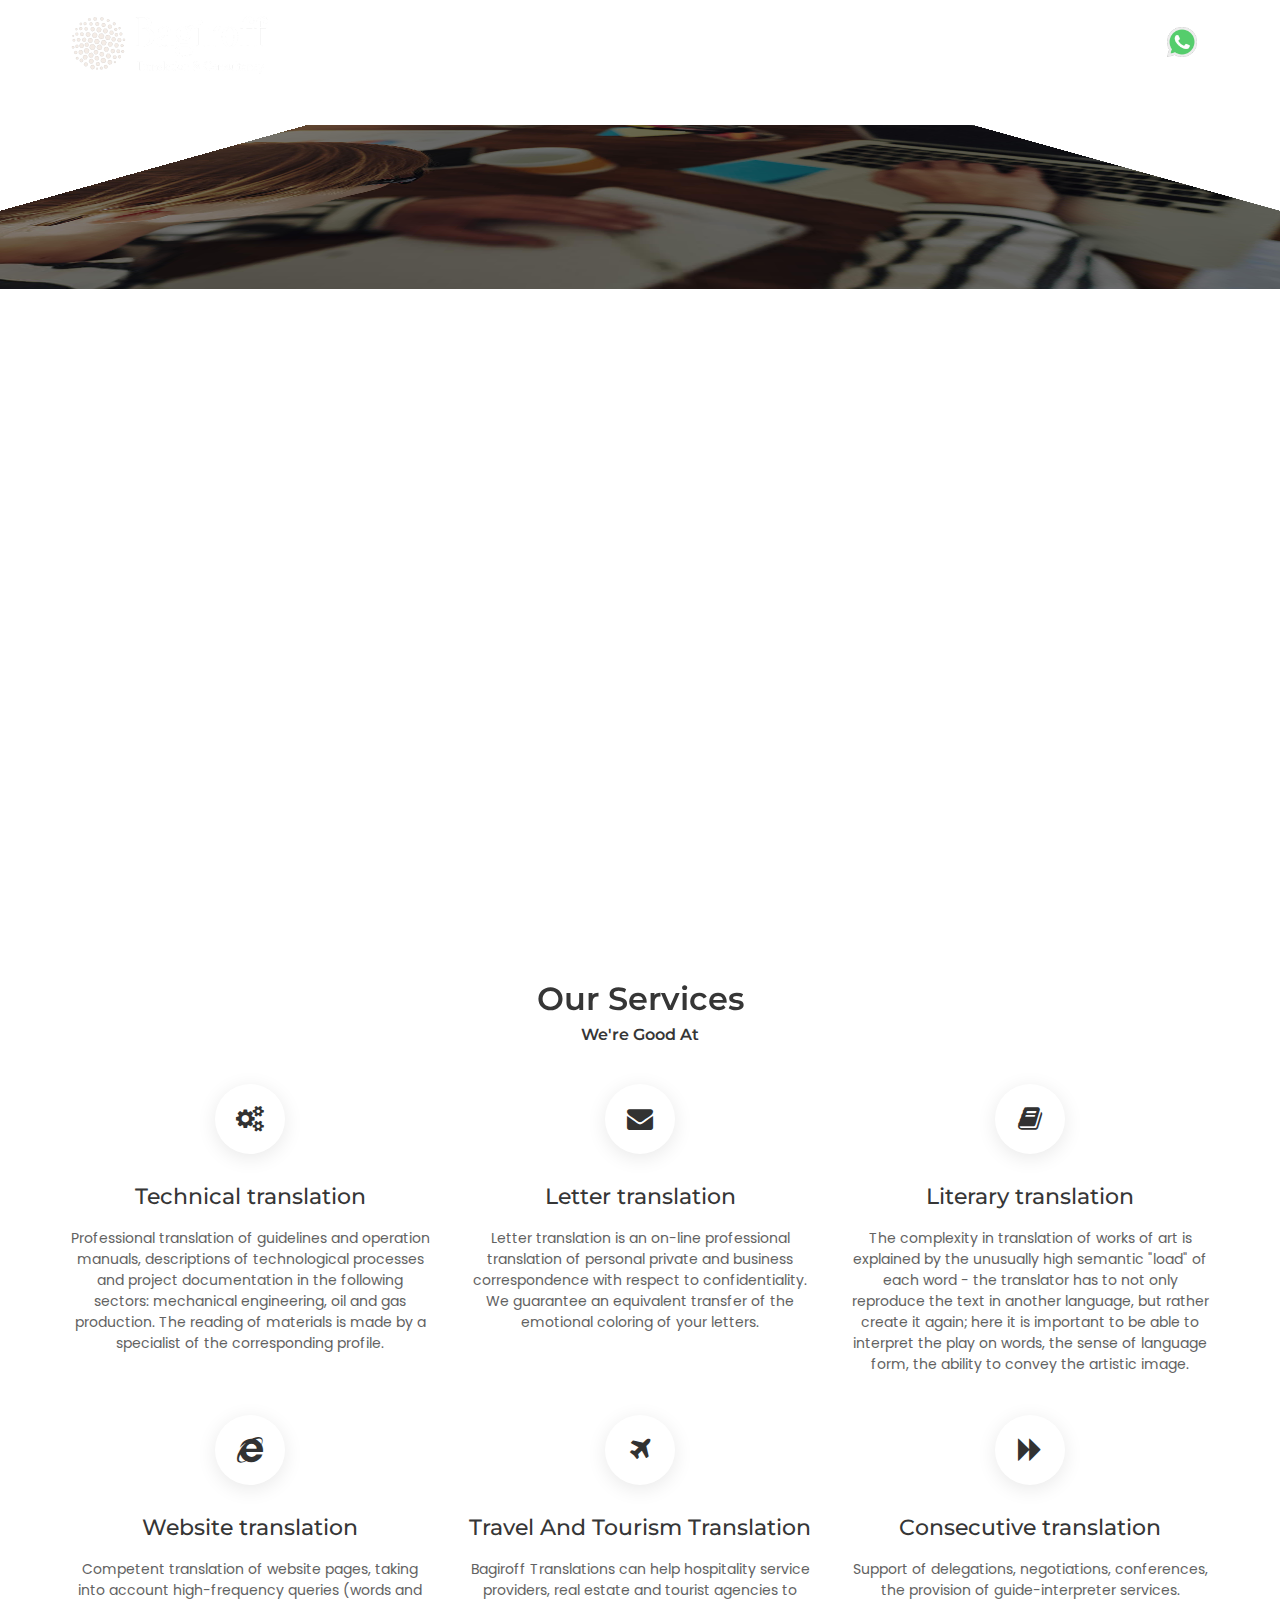
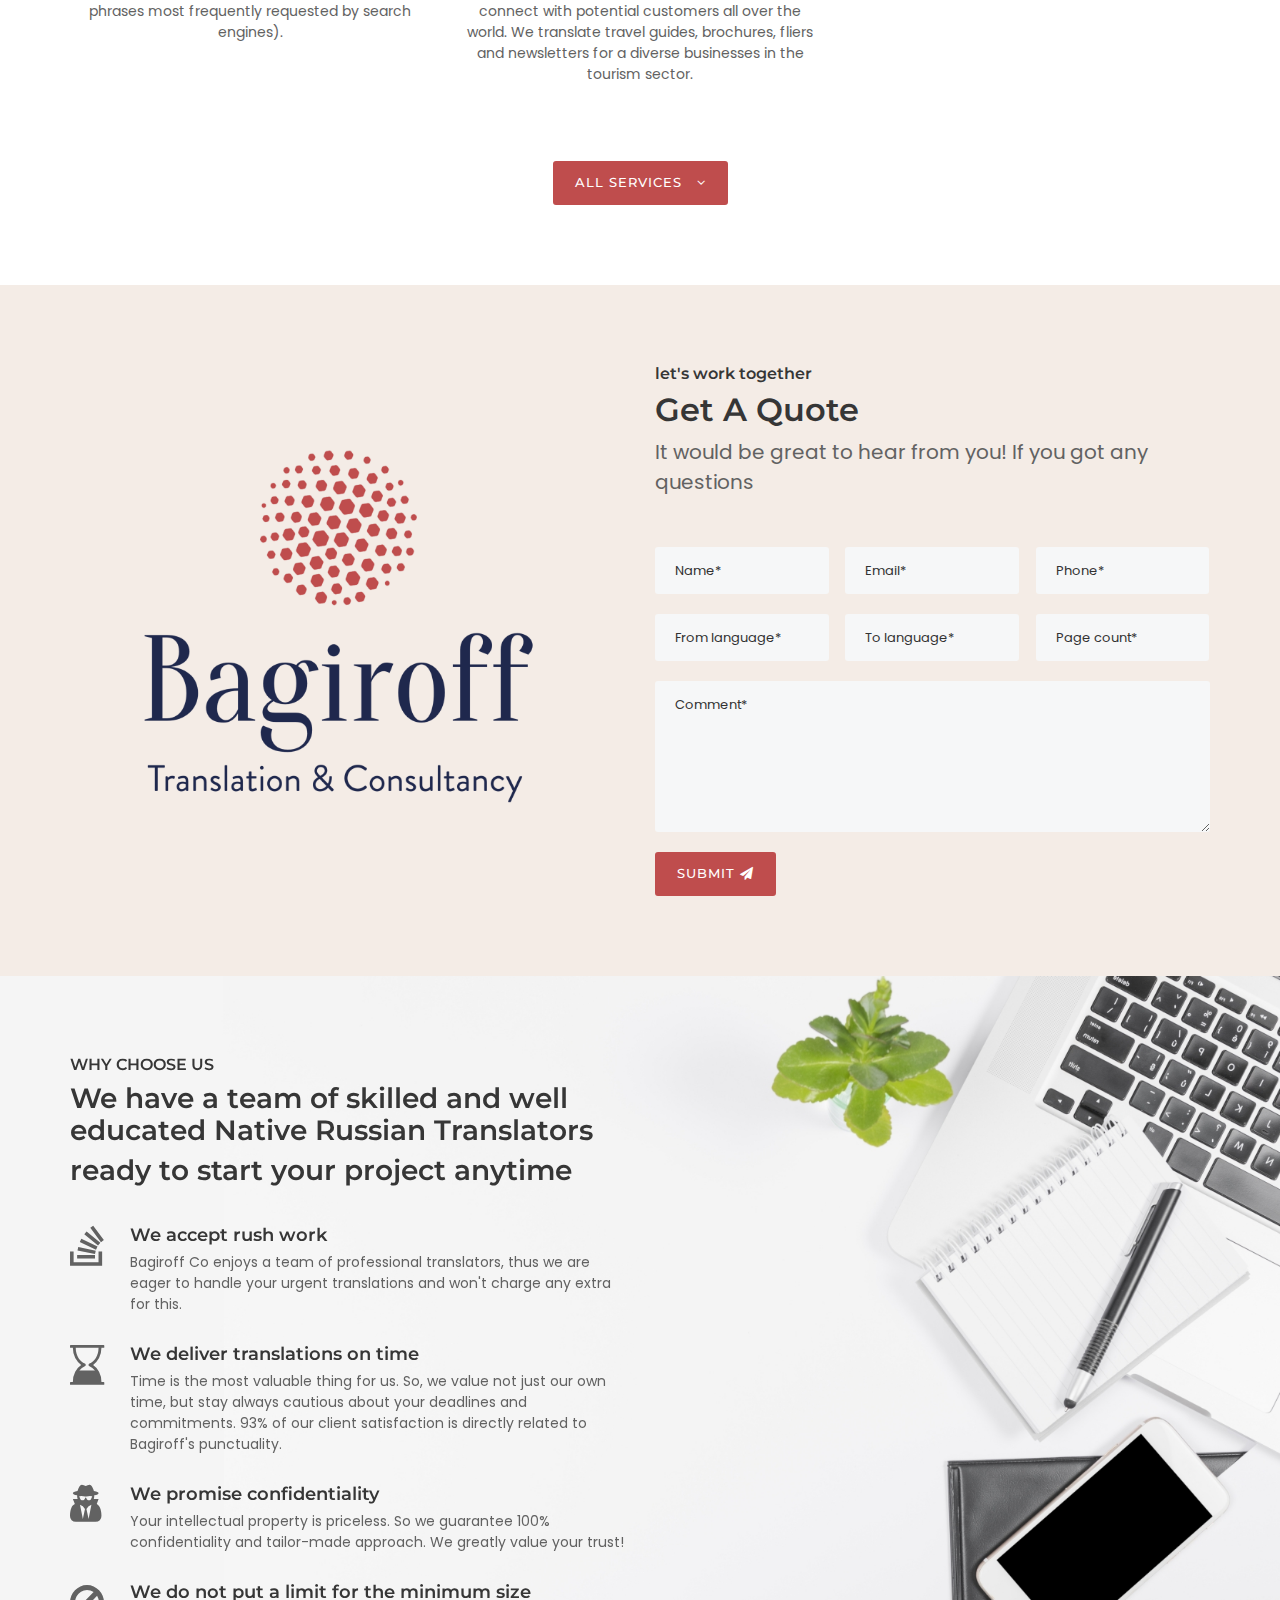
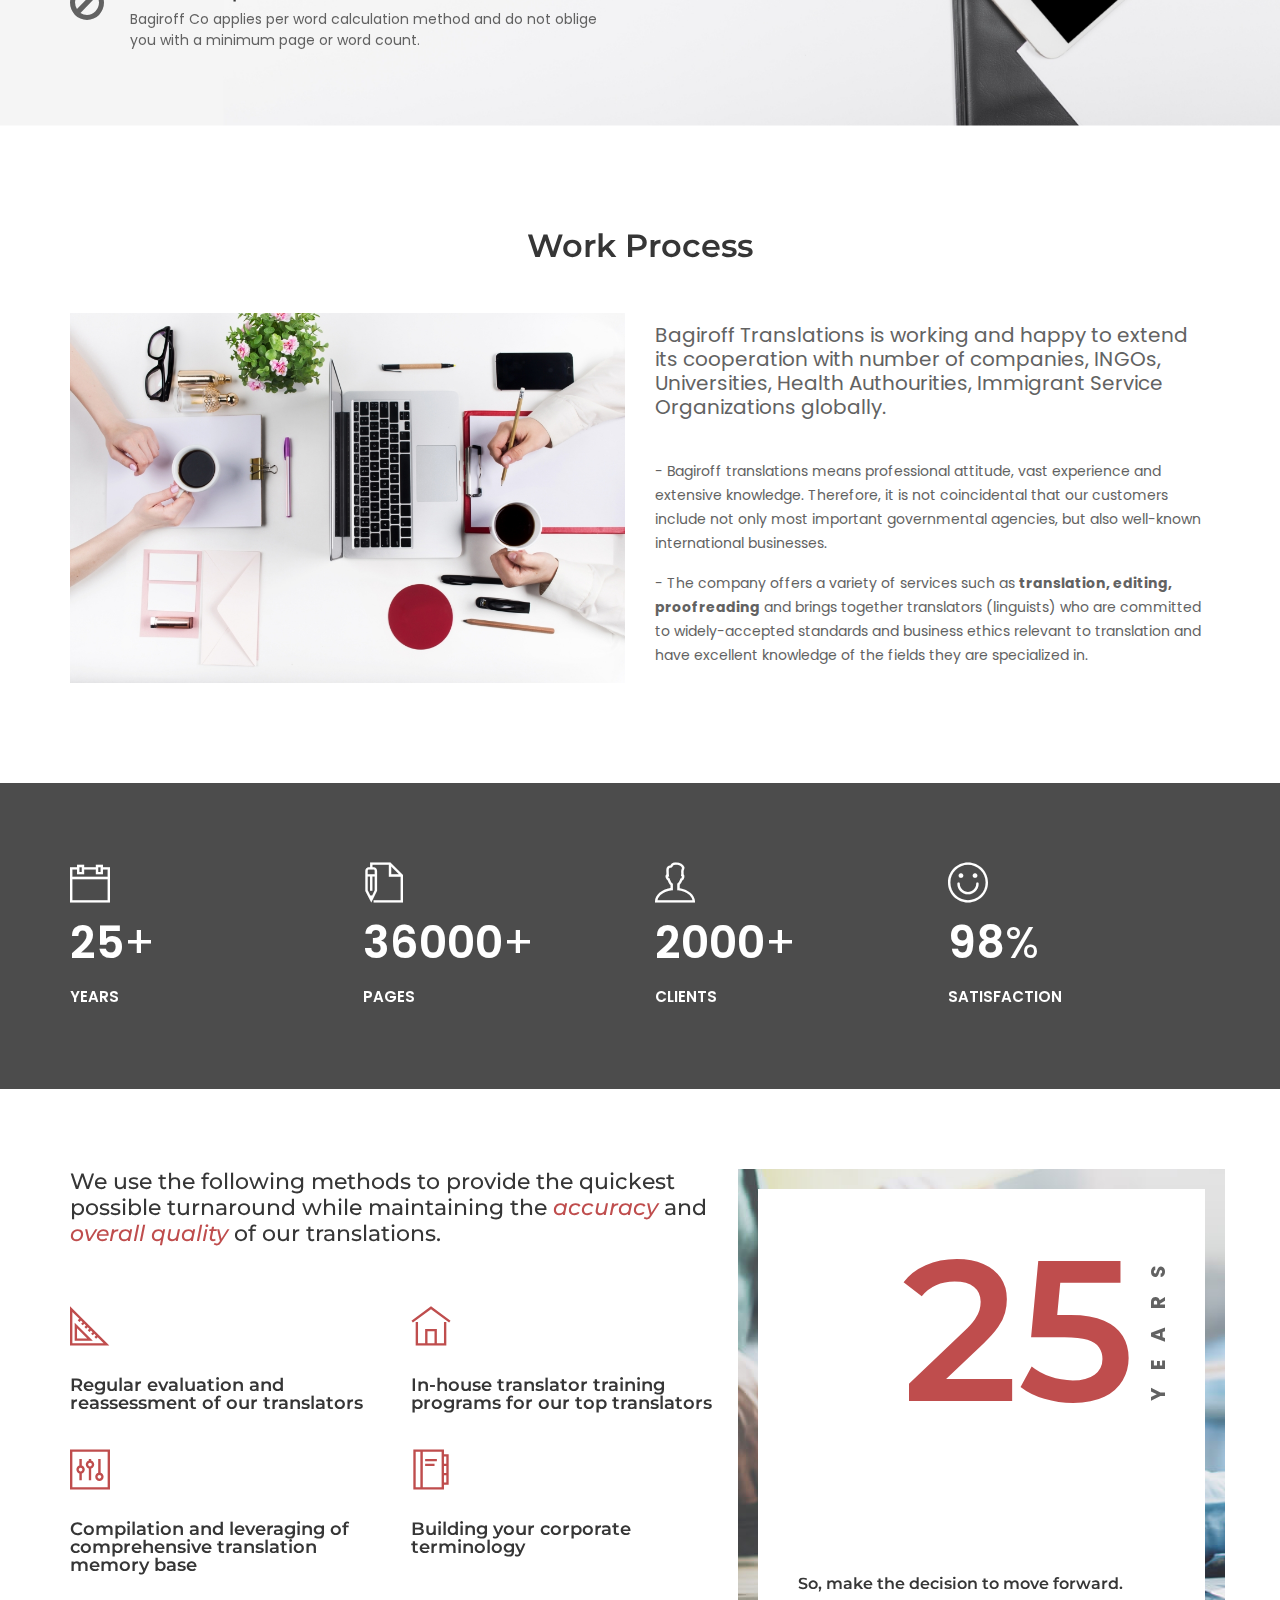
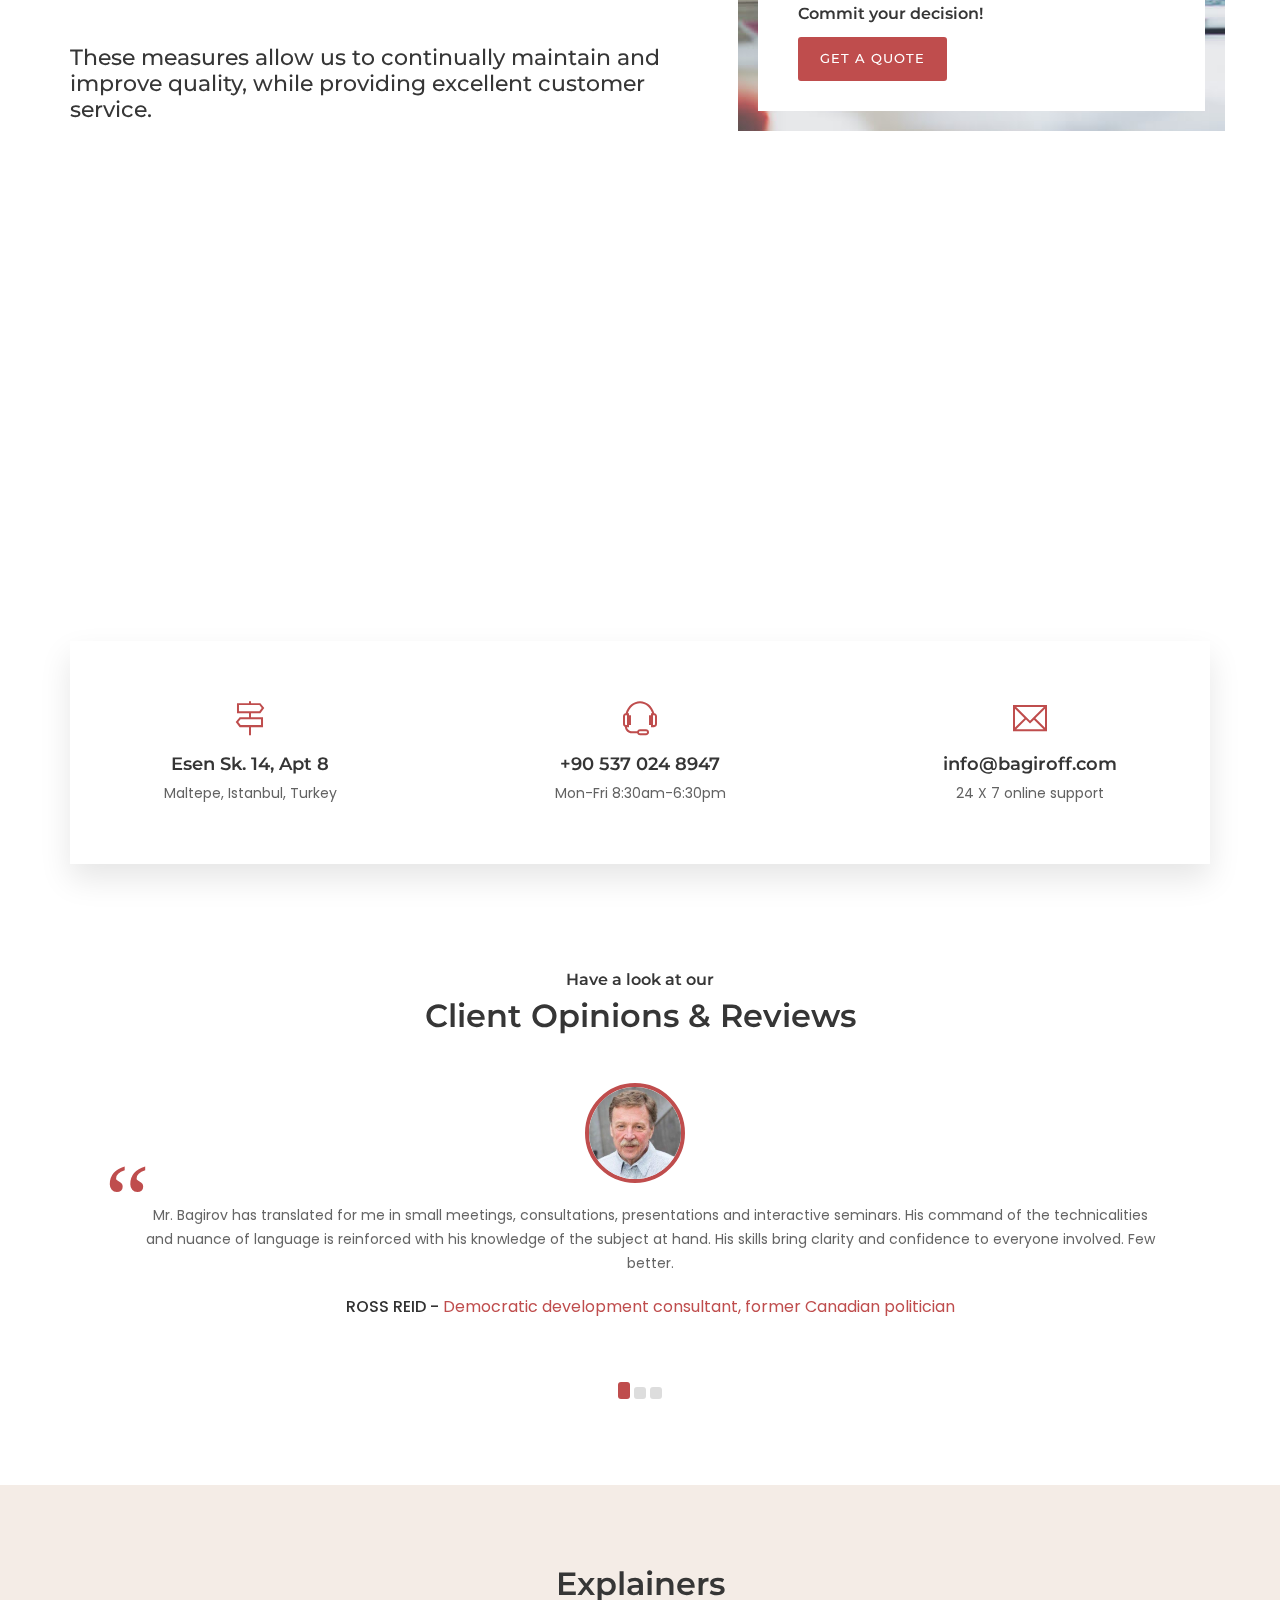
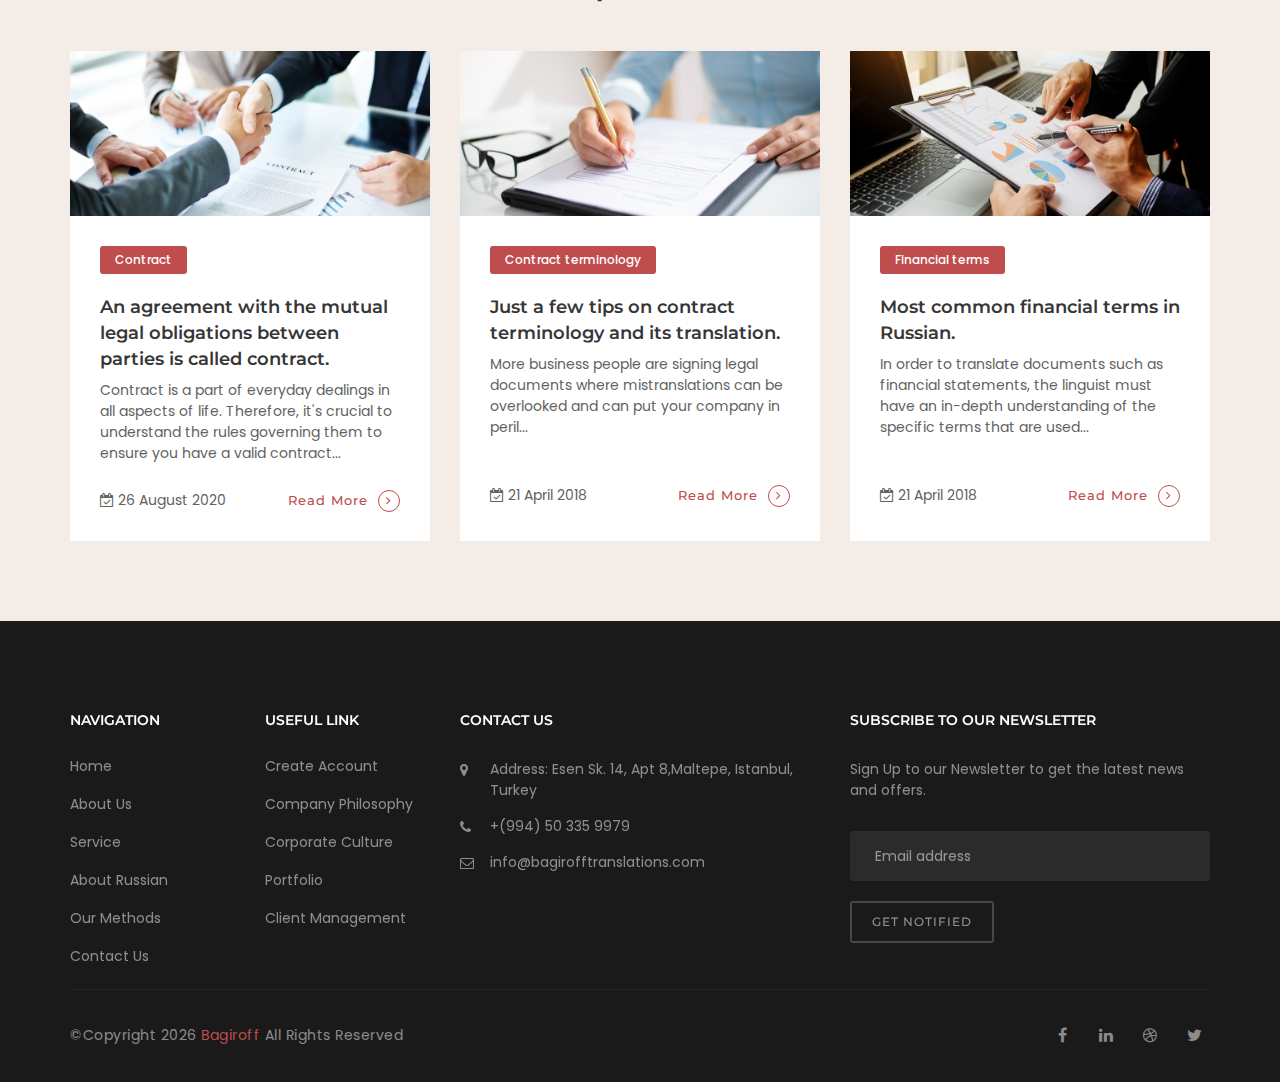
==== commit 33f85a01: "[+] Explainers section" ====
--- a/index.html
+++ b/index.html
@@ -576,9 +576,7 @@
               </div>
               <div class="feature-info">
                 <h5>We accept rush work</h5>
-                <p>Responsive and Flexible layout. This allows the web page to stretch and contract relative to the
-                  user's
-                  screen.</p>
+                <p>Bagiroff Co enjoys a team of professional translators, thus we are eager to handle your urgent translations and won't charge any extra for this.</p>
               </div>
             </div>
             <div class="feature-text left-icon mt-30">
@@ -587,9 +585,7 @@
               </div>
               <div class="feature-info">
                 <h5>We deliver translations on time</h5>
-                <p>Responsive and Flexible layout. This allows the web page to stretch and contract relative to the
-                  user's
-                  screen.</p>
+                <p>Time is the most valuable thing for us. So, we value not just our own time, but stay always cautious about your deadlines and commitments. 93% of our client satisfaction is directly related to Bagiroff's punctuality.</p>
               </div>
             </div>
             <div class="feature-text left-icon mt-30">
@@ -598,9 +594,7 @@
               </div>
               <div class="feature-info">
                 <h5>We promise confidentiality </h5>
-                <p>Responsive and Flexible layout. This allows the web page to stretch and contract relative to the
-                  user's
-                  screen.</p>
+                <p>Your intellectual property is priceless. So we guarantee 100% confidentiality and tailor-made approach. We greatly value your trust!</p>
               </div>
             </div>
             <div class="feature-text left-icon mt-30">
@@ -609,9 +603,7 @@
               </div>
               <div class="feature-info">
                 <h5>We do not put a limit for the minimum size</h5>
-                <p>Responsive and Flexible layout. This allows the web page to stretch and contract relative to the
-                  user's
-                  screen.</p>
+                <p>Bagiroff Co applies per word calculation method and do not oblige you with a minimum page or word count.</p>
               </div>
             </div>
           </div>
@@ -1007,6 +999,64 @@
 
     <!--=================================
  Our Testimonial -->
+<!--=================================
+ Our Blog -->
+
+<section class="our-blog gray-bg page-section-ptb">
+  <div class="container">
+    <div class="row">
+     <div class="col-lg-12 col-md-12">
+         <div class="section-title text-center">
+            <!-- <h6>Fresh Webster News</h6> -->
+            <h2 class="title-effect">Explainers</h2>
+          </div>
+       </div>
+    </div>
+   <div class="row">
+     <div class="col-lg-4 col-md-4 xs-mb-30">
+        <div class="blog-box blog-2 h-100 white-bg">
+        <img class="img-fluid" src="./assets/images/blog/contract.jpg" alt="">
+         <div class="blog-info">
+          <span class="post-category"><a href="./contract.html">Contract</a></span>
+          <h4> <a href="./contract.html"> An agreement with the mutual legal obligations between parties is called contract.</a></h4>
+          <p>Contract is a part of everyday dealings in all aspects of life. Therefore, it's crucial to understand the rules governing them to ensure you have a valid contract...</p>
+          <span><i class="fa fa-calendar-check-o"></i> 26 August 2020 </span>
+          <a class="button icon-color" href="./contract.html">Read More<i class="fa fa-angle-right"></i></a>
+          </div>
+        </div>
+        </div>
+     <div class="col-lg-4 col-md-4 xs-mb-30">
+        <div class="blog-box blog-2 h-100 white-bg active">
+        <img class="img-fluid" src="./assets/images/blog/terminology.jpg" alt="">
+         <div class="blog-info">
+          <span class="post-category"><a href="./terminology.html">Contract terminology</a></span>
+          <h4> <a href="./terminology.html"> Just a few tips on contract terminology and its translation.</a></h4>
+          <p>More business people are signing legal documents where mistranslations can be overlooked and can put your company in peril...</p>
+          <br>
+          <span><i class="fa fa-calendar-check-o"></i> 21 April 2018 </span>
+          <a class="button icon-color" href="./terminology.html">Read More<i class="fa fa-angle-right"></i></a>
+          </div>
+        </div>
+        </div>
+     <div class="col-lg-4 col-md-4">
+        <div class="blog-box blog-2 h-100 white-bg">
+          <img class="img-fluid" src="./assets/images/blog/financial.jpg" alt="">
+          <div class="blog-info">
+           <span class="post-category"><a href="./terms.html">Financial terms</a></span>
+          <h4> <a href="./terms.html">Most common financial terms in Russian.</a></h4>
+          <p>In order to translate documents such as financial statements, the linguist must have an in-depth understanding of the specific terms that are used...</p>
+          <br>
+          <span><i class="fa fa-calendar-check-o"></i> 21 April 2018 </span>
+          <a class="button icon-color" href="./terms.html">Read More<i class="fa fa-angle-right"></i></a>
+          </div>
+        </div>
+      </div>
+     </div>
+    </div>
+ </section>
+
+ <!--=================================
+ Our Blog -->
 
     <!--=================================
  footer -->
--- a/assets/css/style.css
+++ b/assets/css/style.css
@@ -1722,7 +1722,7 @@
         V.1.2    inner page
 **************************************/
 /* about-05 */
-.about-05-split .shop-split-content { padding: 100px 0; }
+.about-05-split .shop-split-content { padding: 40px 0; }
 /*about-mission*/
 .about-mission .popup-video-image a i { position: relative; top: inherit; left: inherit; bottom: inherit; right: inherit; }
 .about-mission .popup-content { position: absolute; bottom: 0; padding: 30px 130px 30px 30px; }
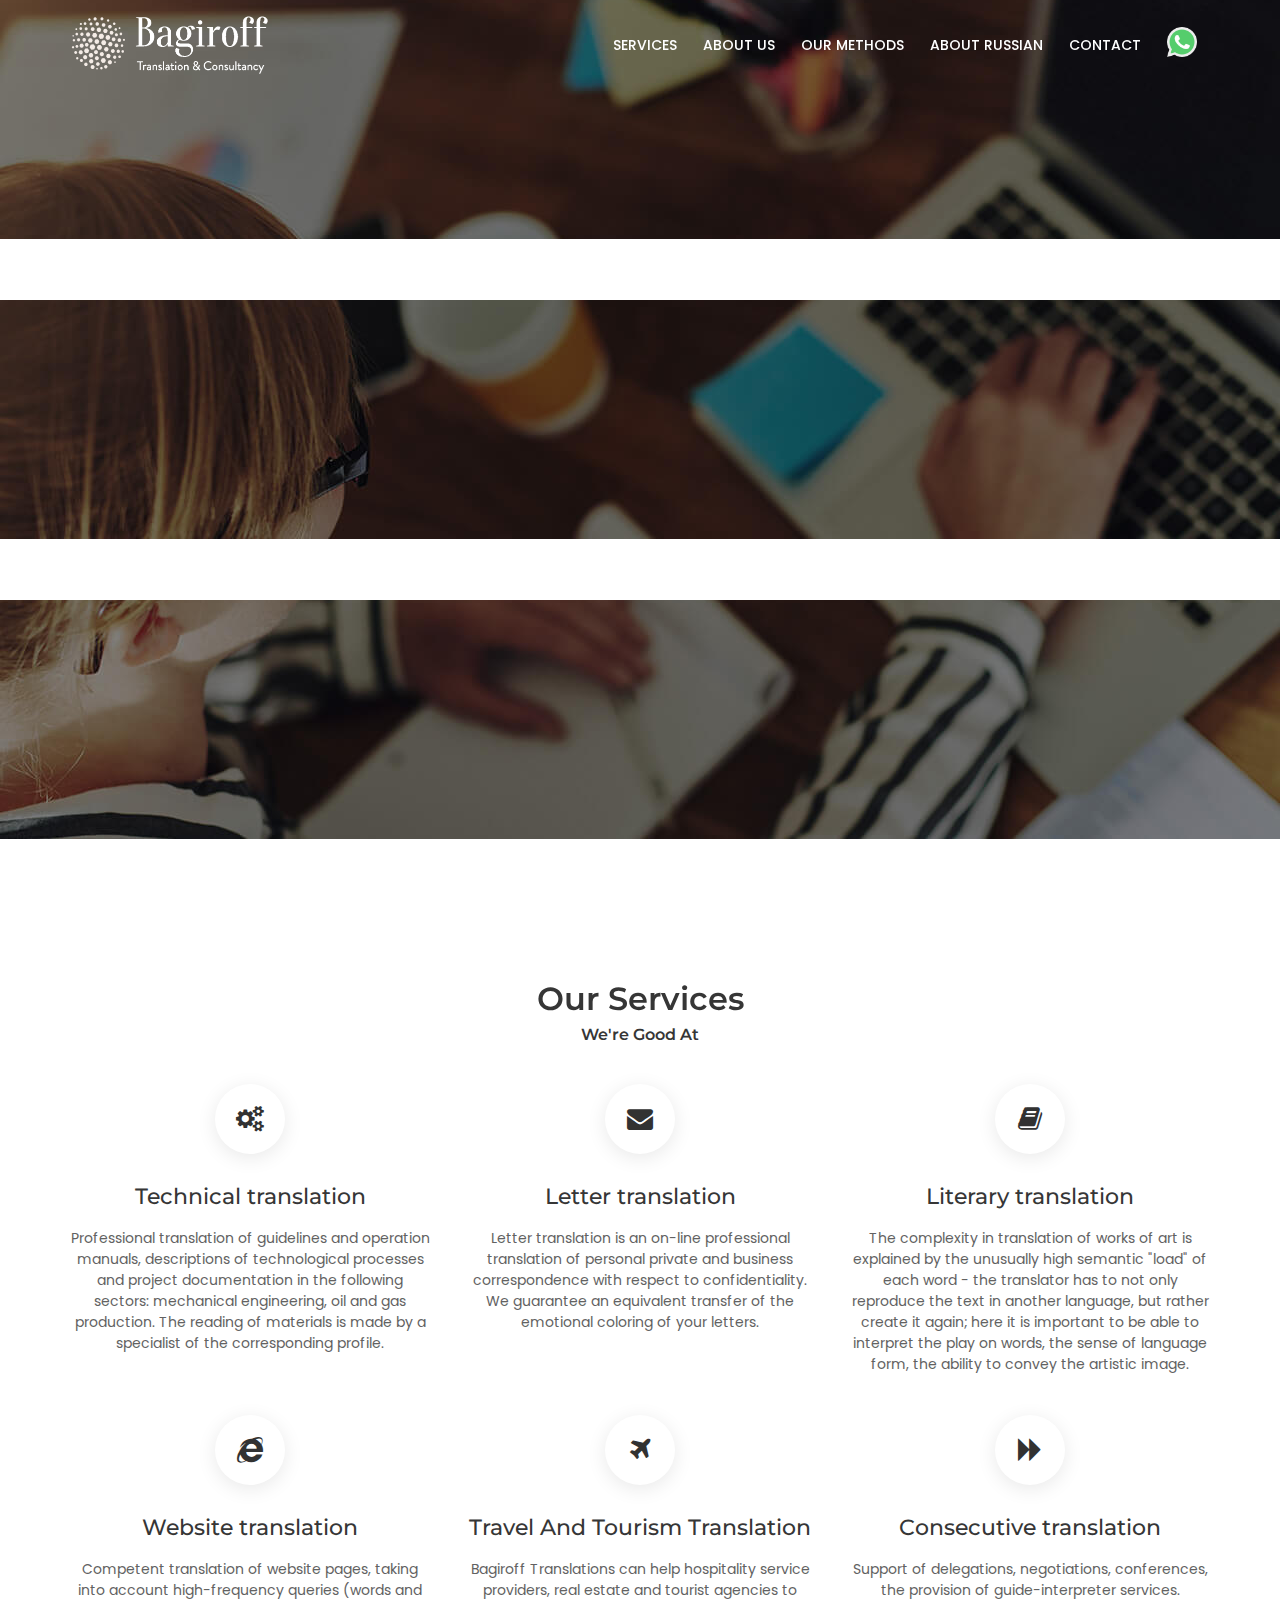
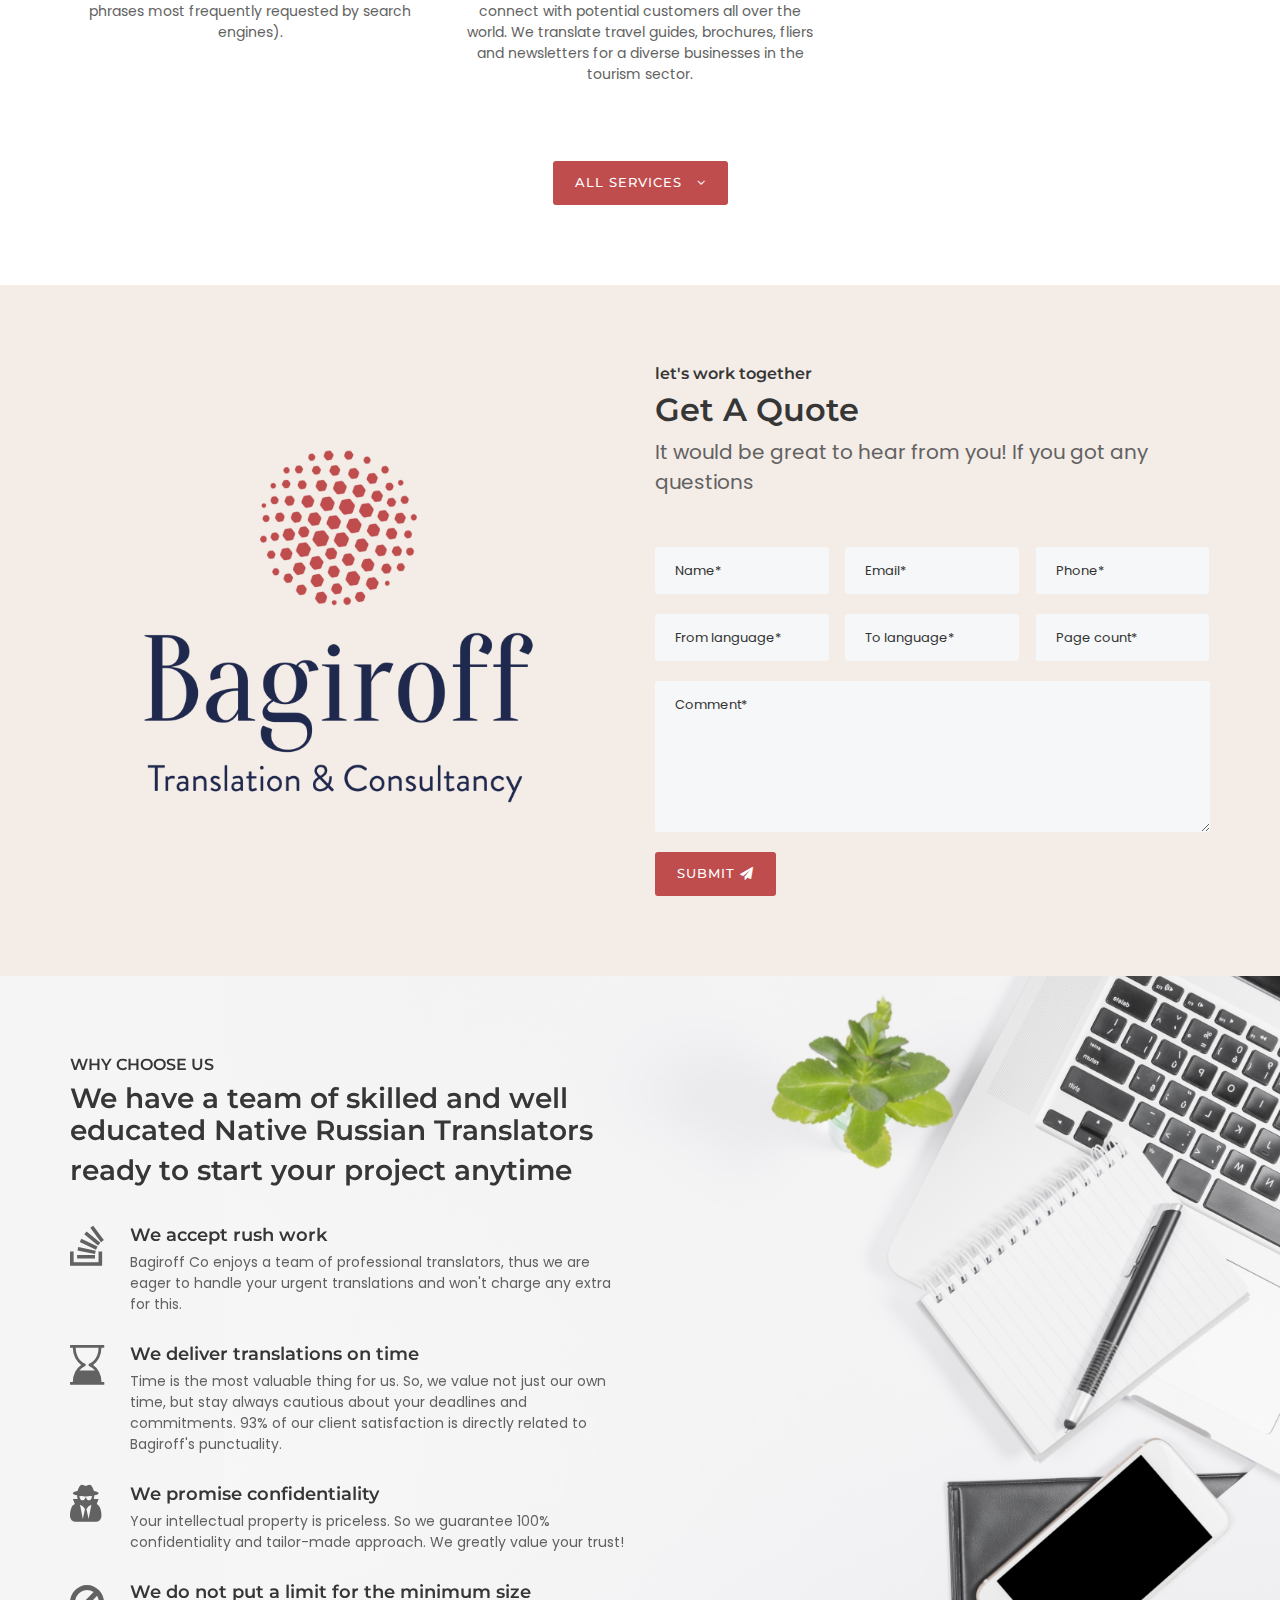
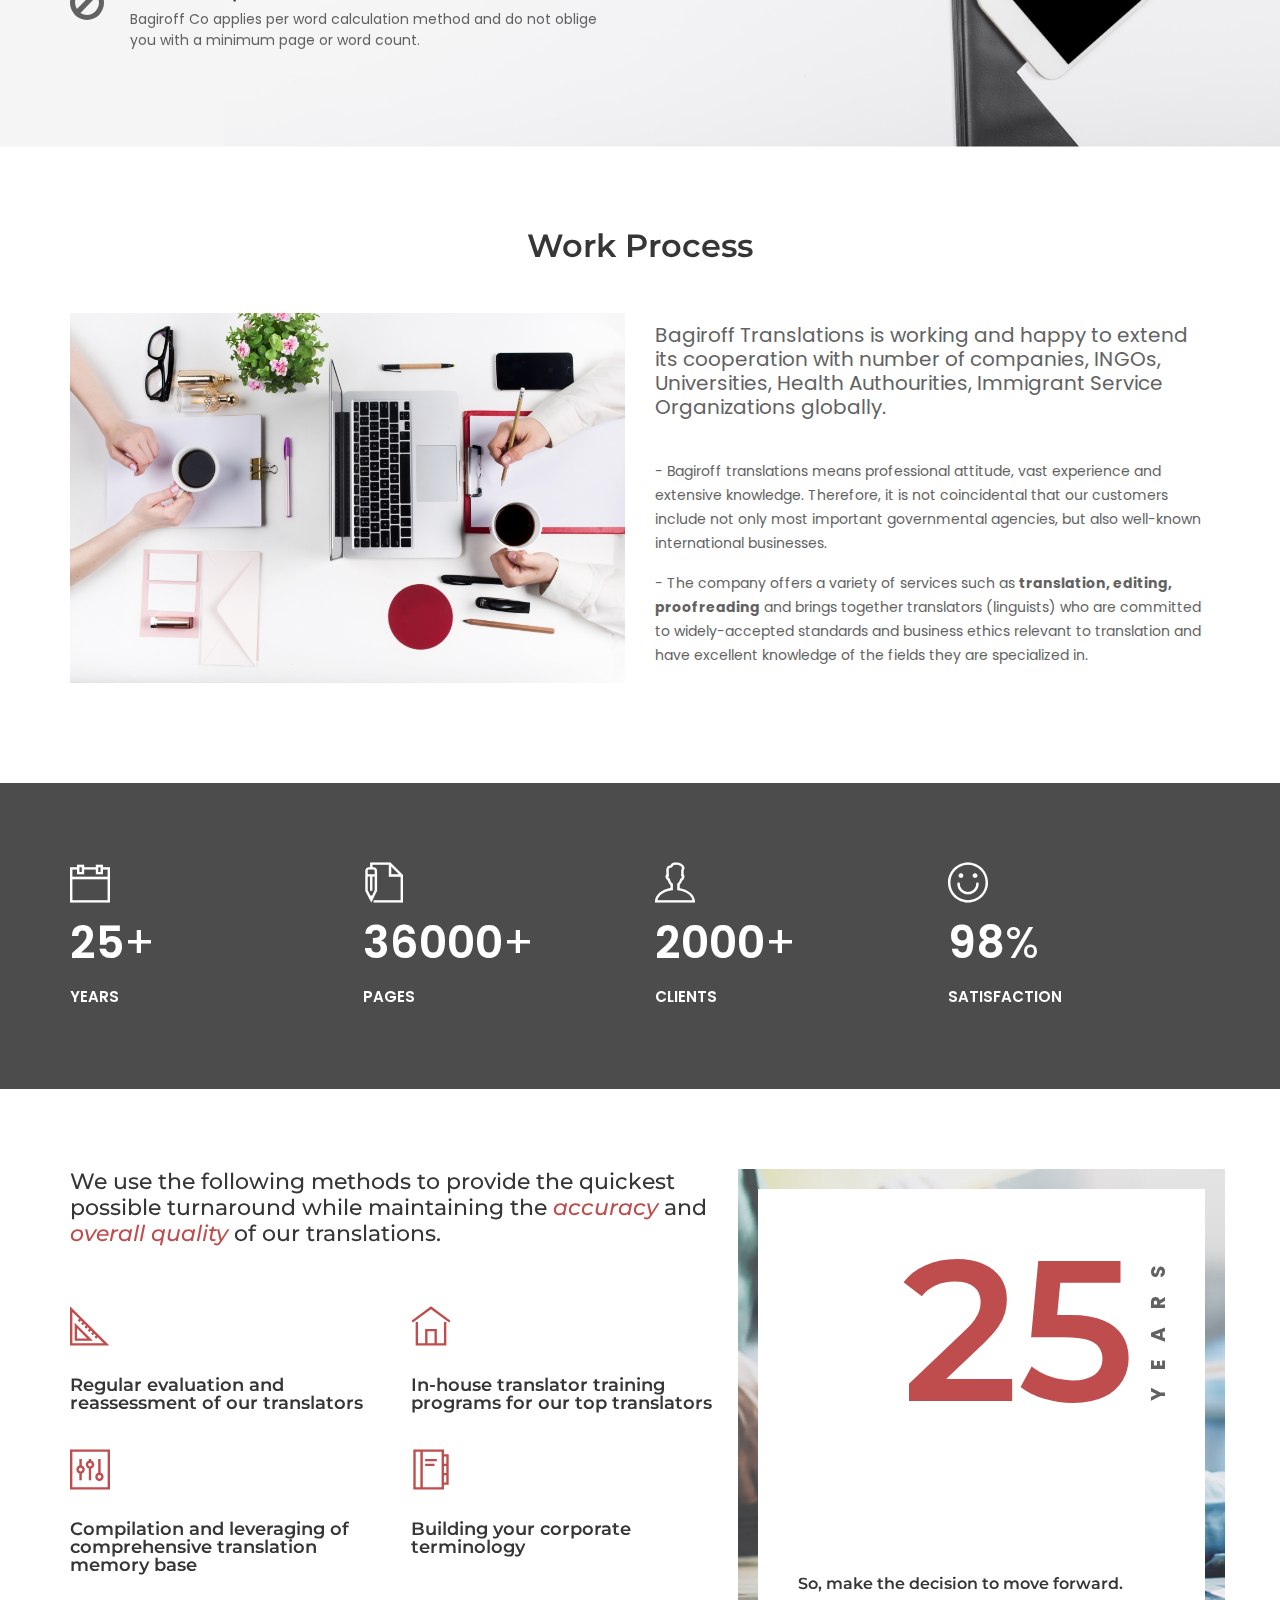
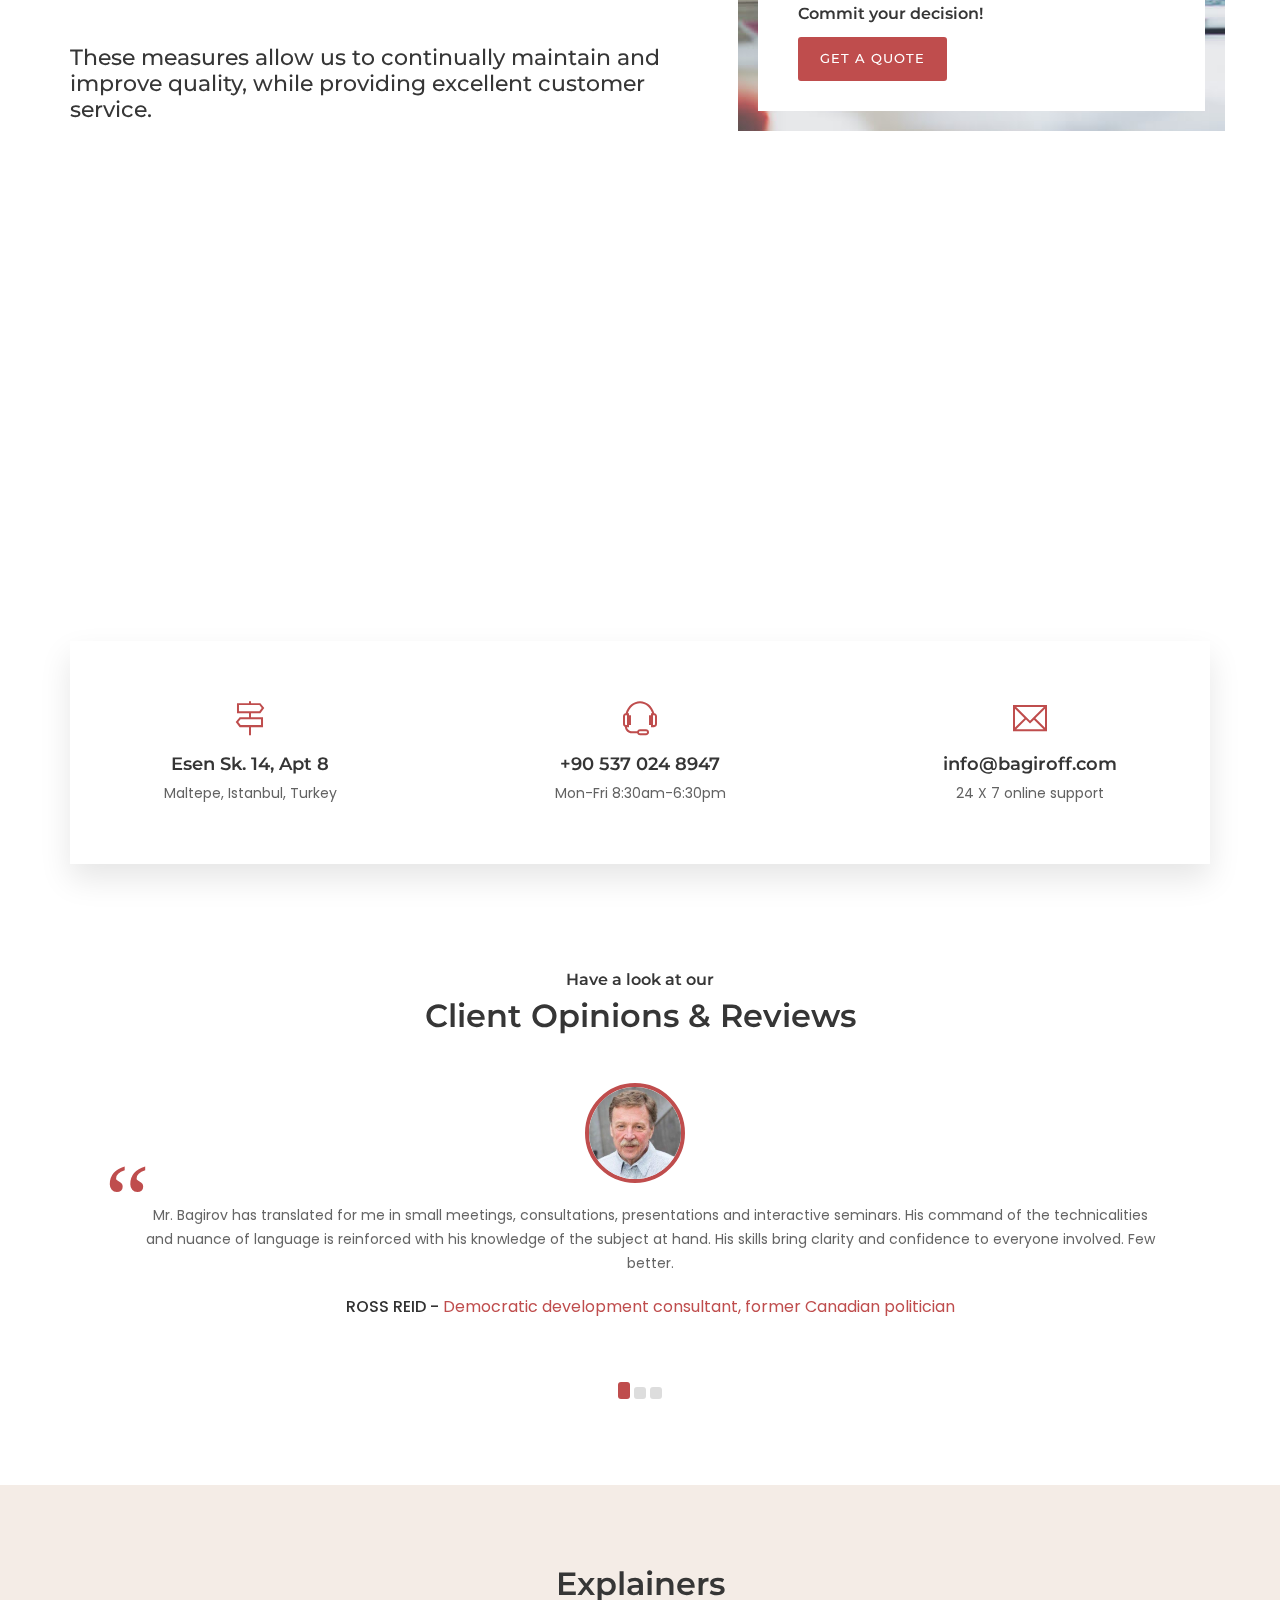
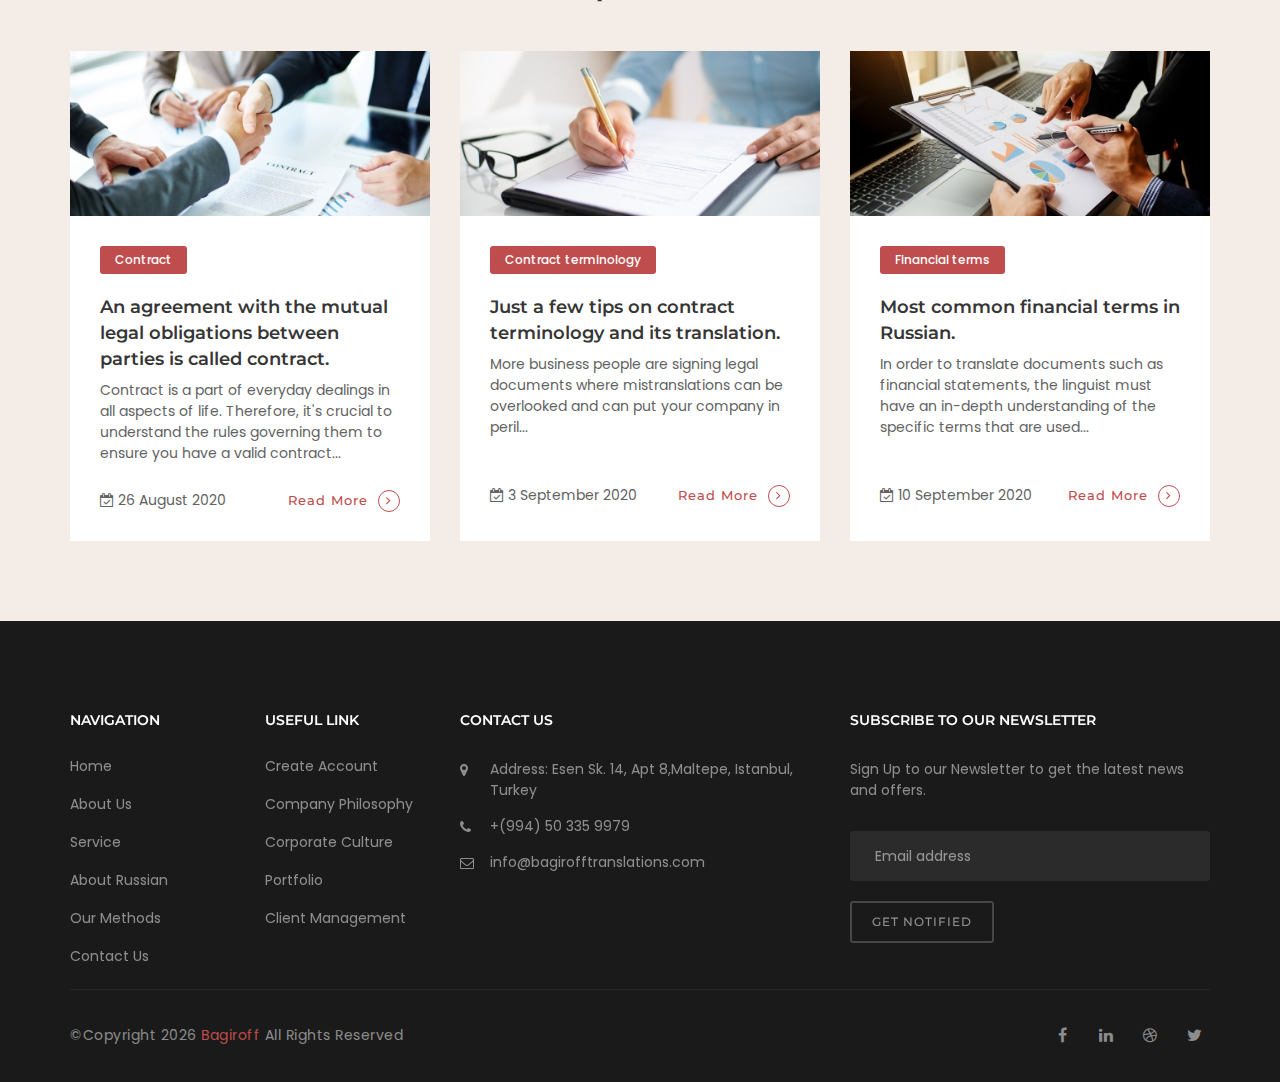
==== commit 0e027387: "[*] dates" ====
--- a/index.html
+++ b/index.html
@@ -1033,7 +1033,7 @@
           <h4> <a href="./terminology.html"> Just a few tips on contract terminology and its translation.</a></h4>
           <p>More business people are signing legal documents where mistranslations can be overlooked and can put your company in peril...</p>
           <br>
-          <span><i class="fa fa-calendar-check-o"></i> 21 April 2018 </span>
+          <span><i class="fa fa-calendar-check-o"></i> 3 September 2020 </span>
           <a class="button icon-color" href="./terminology.html">Read More<i class="fa fa-angle-right"></i></a>
           </div>
         </div>
@@ -1046,7 +1046,7 @@
           <h4> <a href="./terms.html">Most common financial terms in Russian.</a></h4>
           <p>In order to translate documents such as financial statements, the linguist must have an in-depth understanding of the specific terms that are used...</p>
           <br>
-          <span><i class="fa fa-calendar-check-o"></i> 21 April 2018 </span>
+          <span><i class="fa fa-calendar-check-o"></i> 10 September 2020 </span>
           <a class="button icon-color" href="./terms.html">Read More<i class="fa fa-angle-right"></i></a>
           </div>
         </div>
